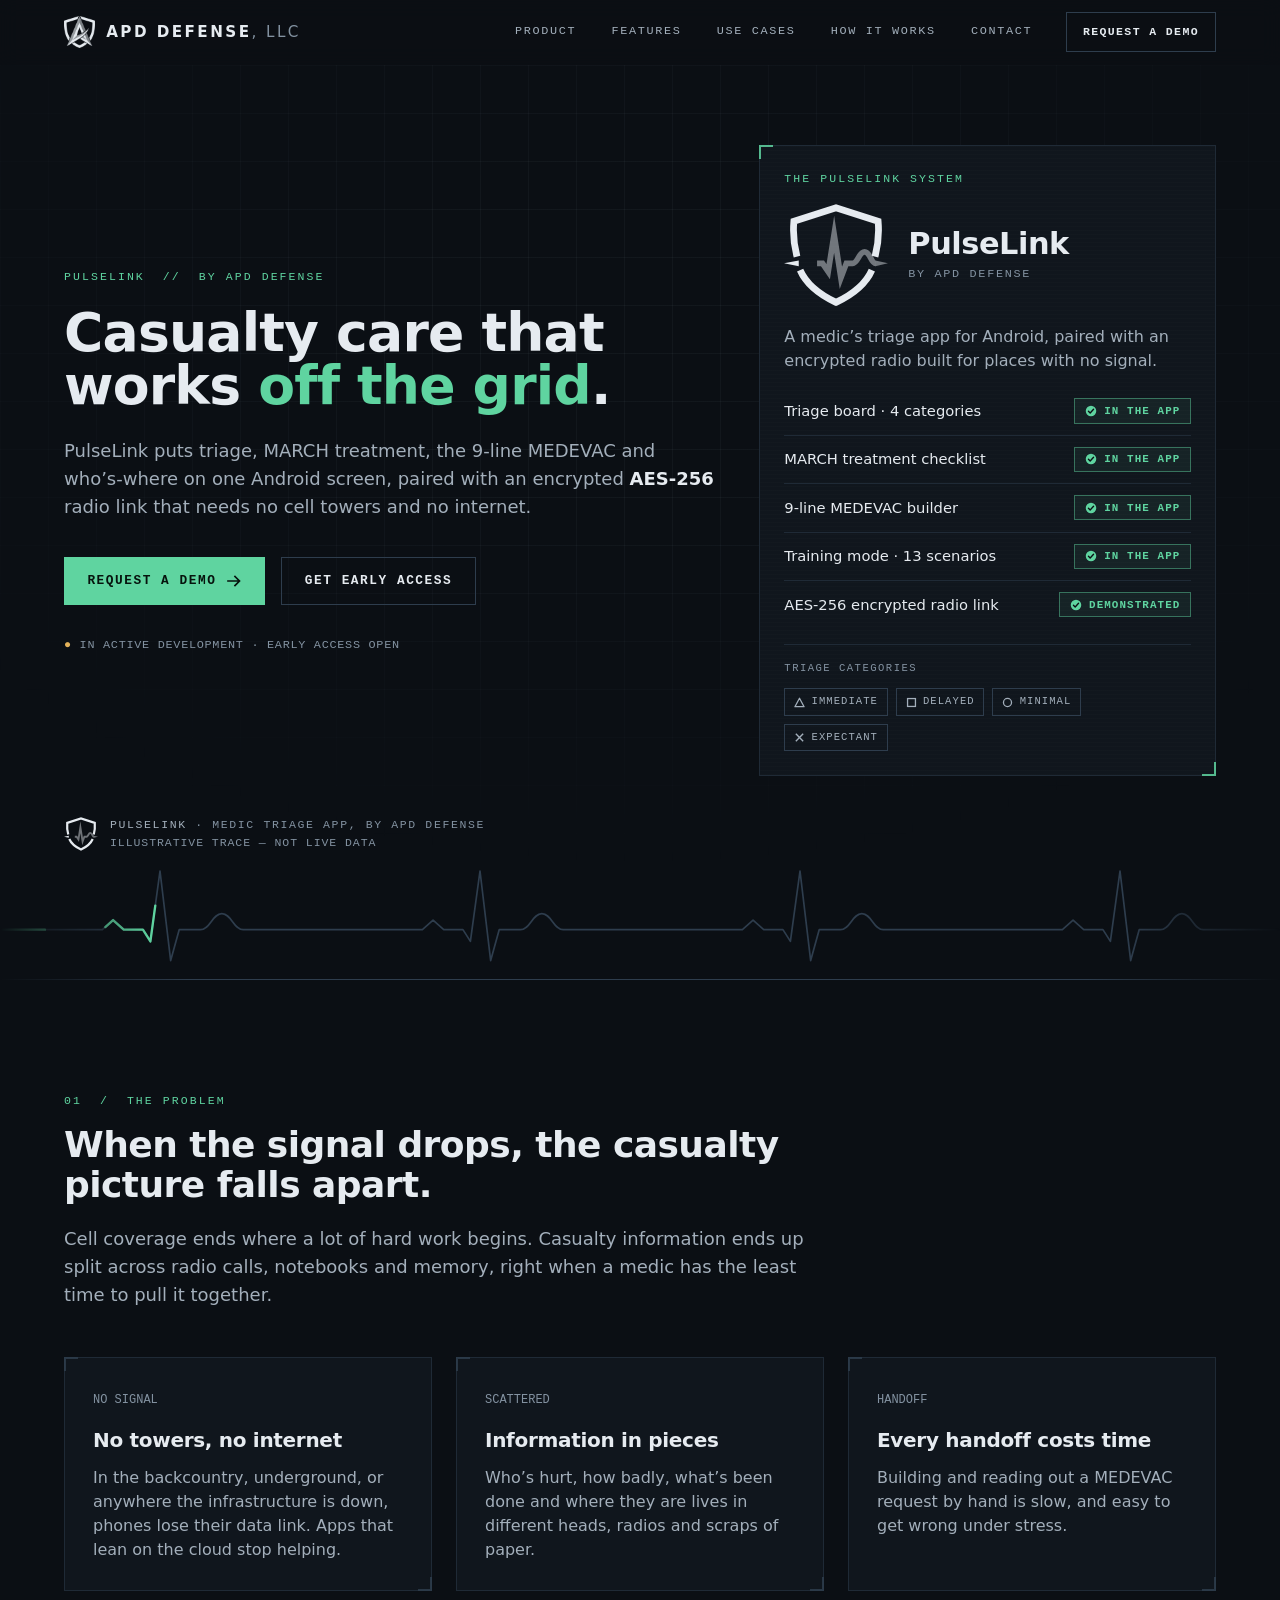
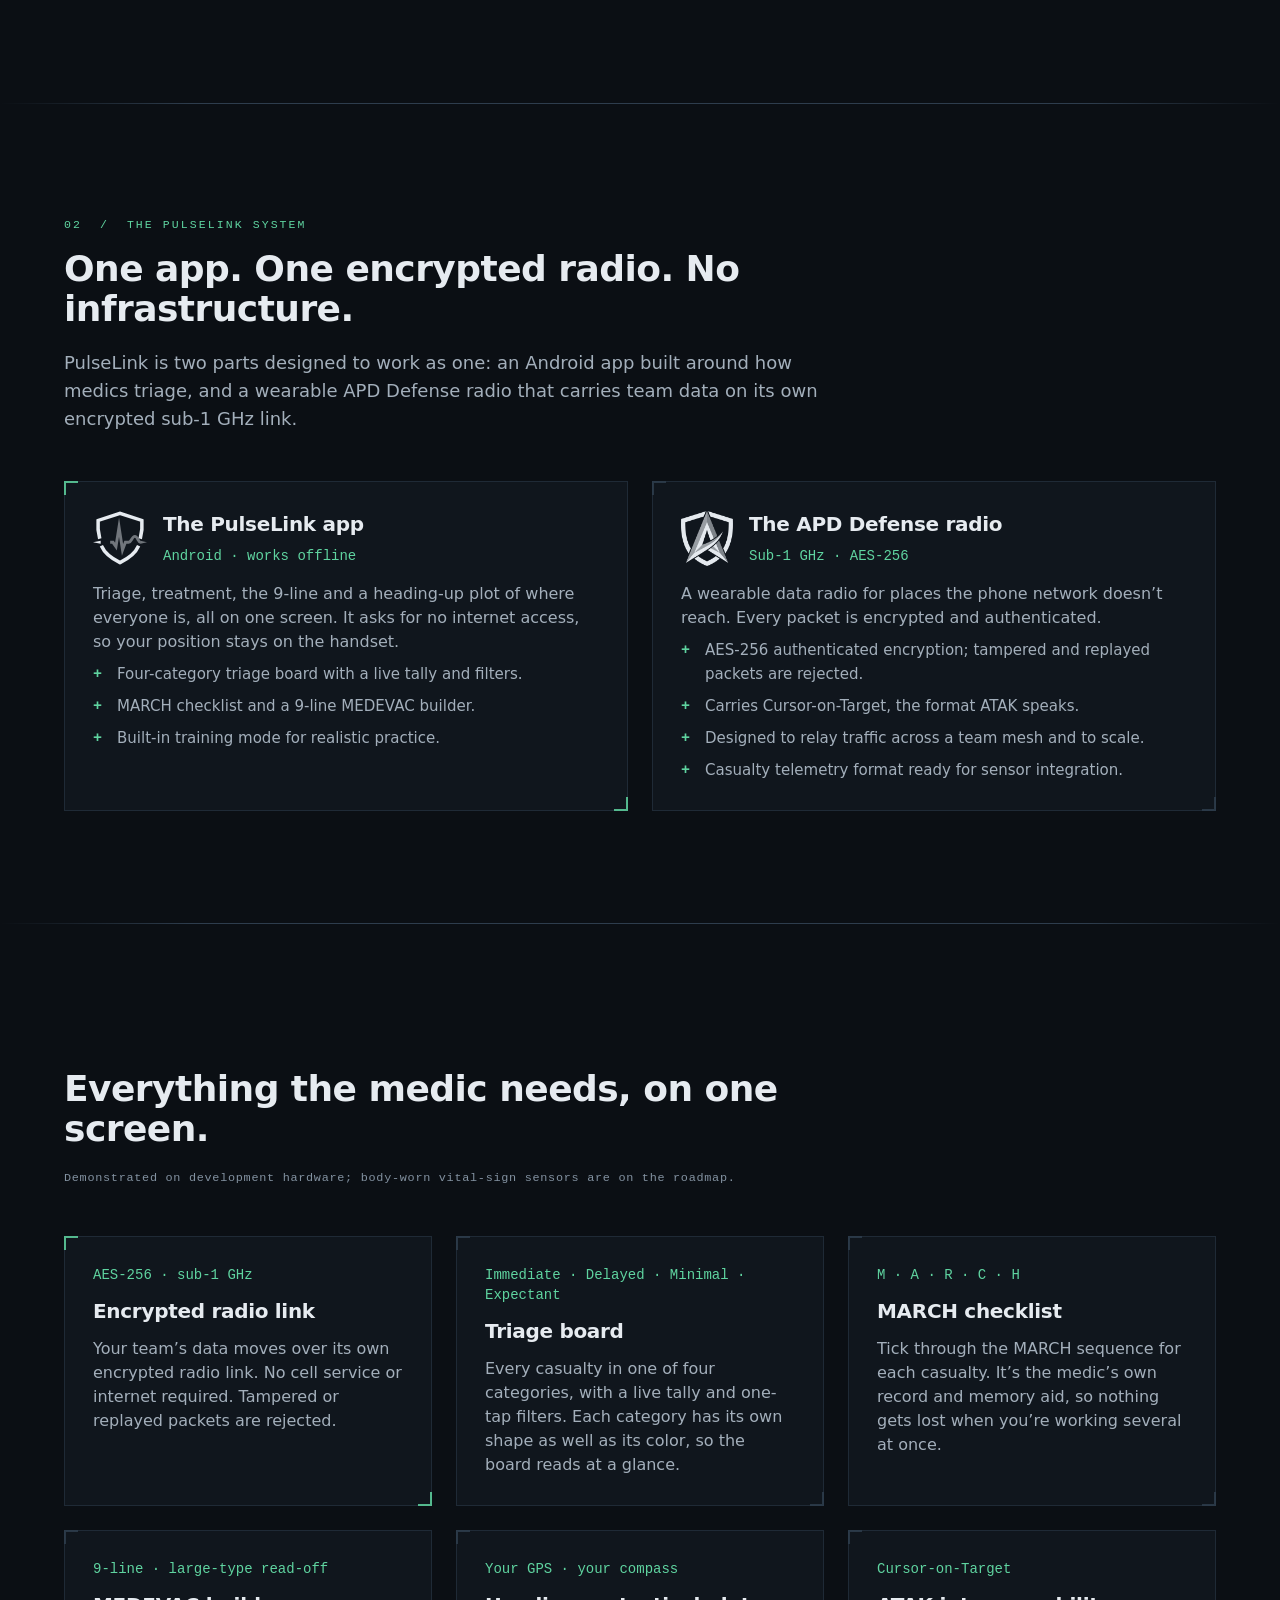
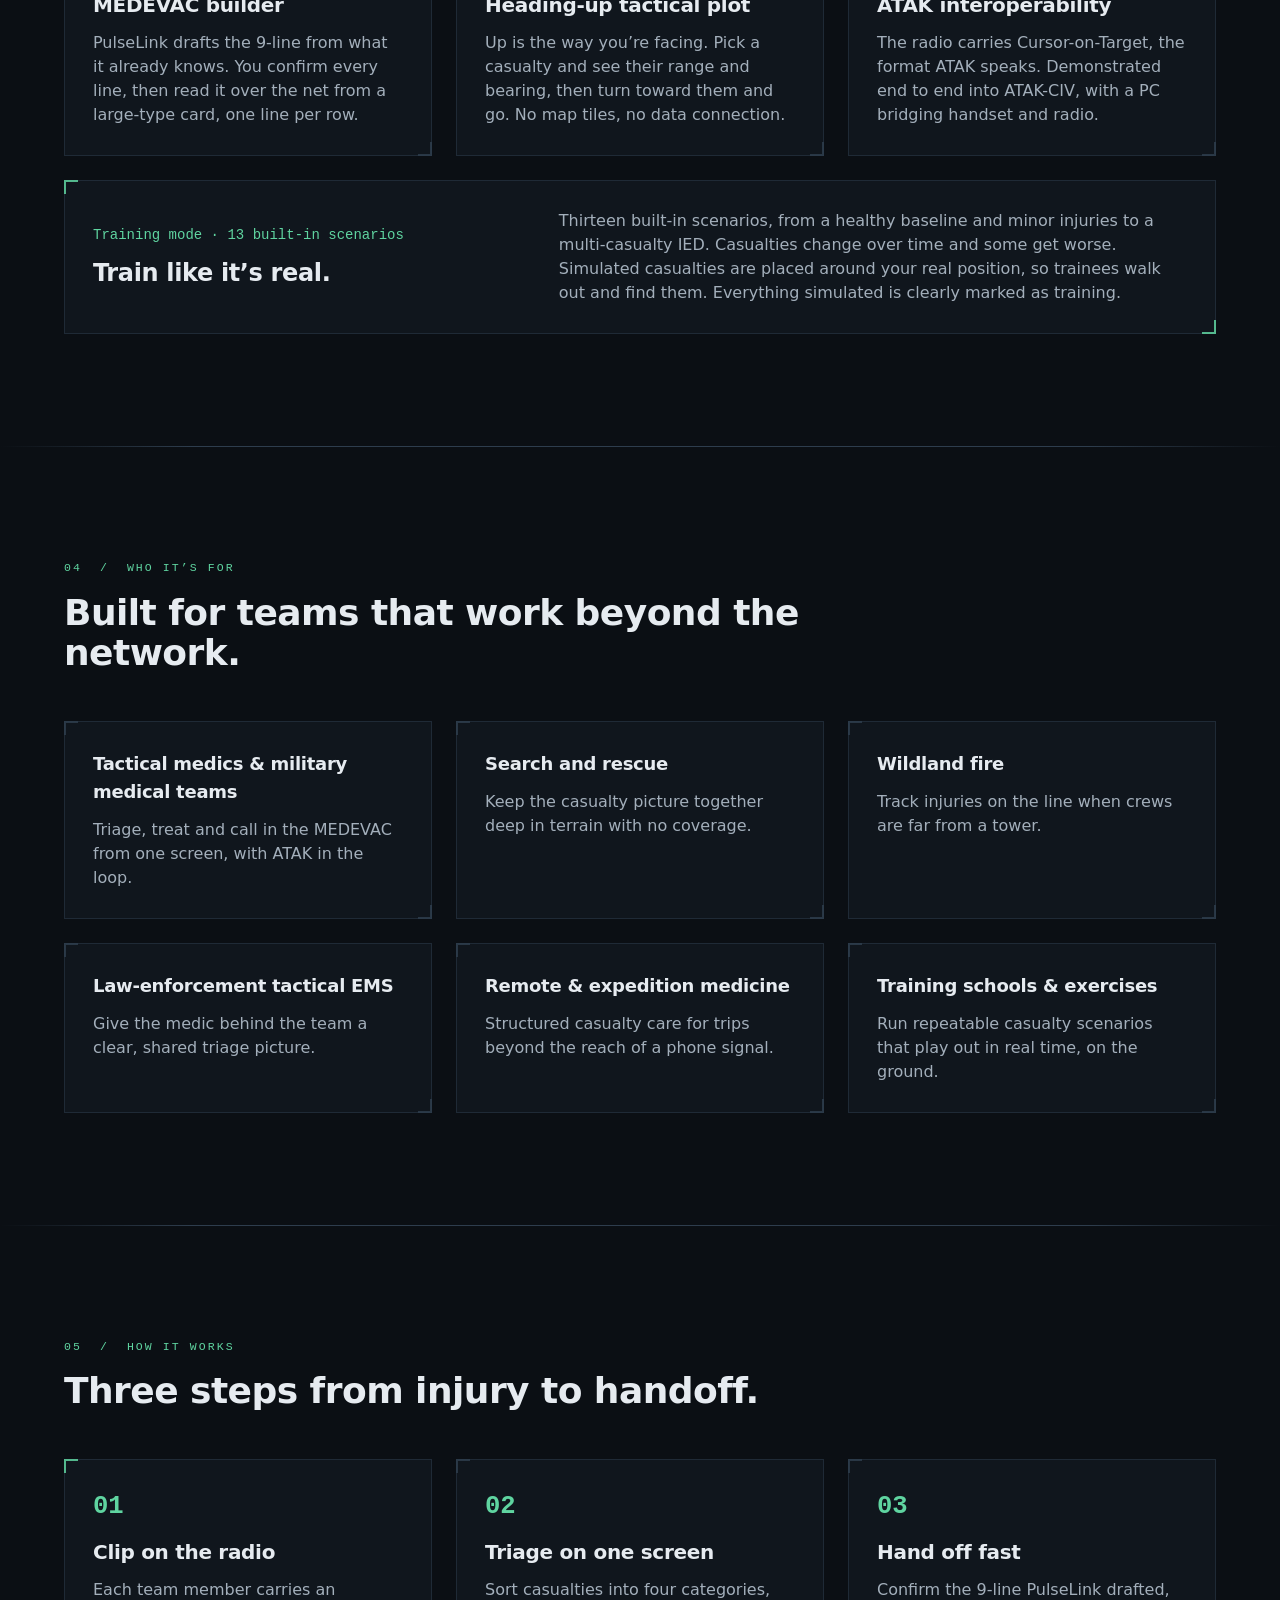
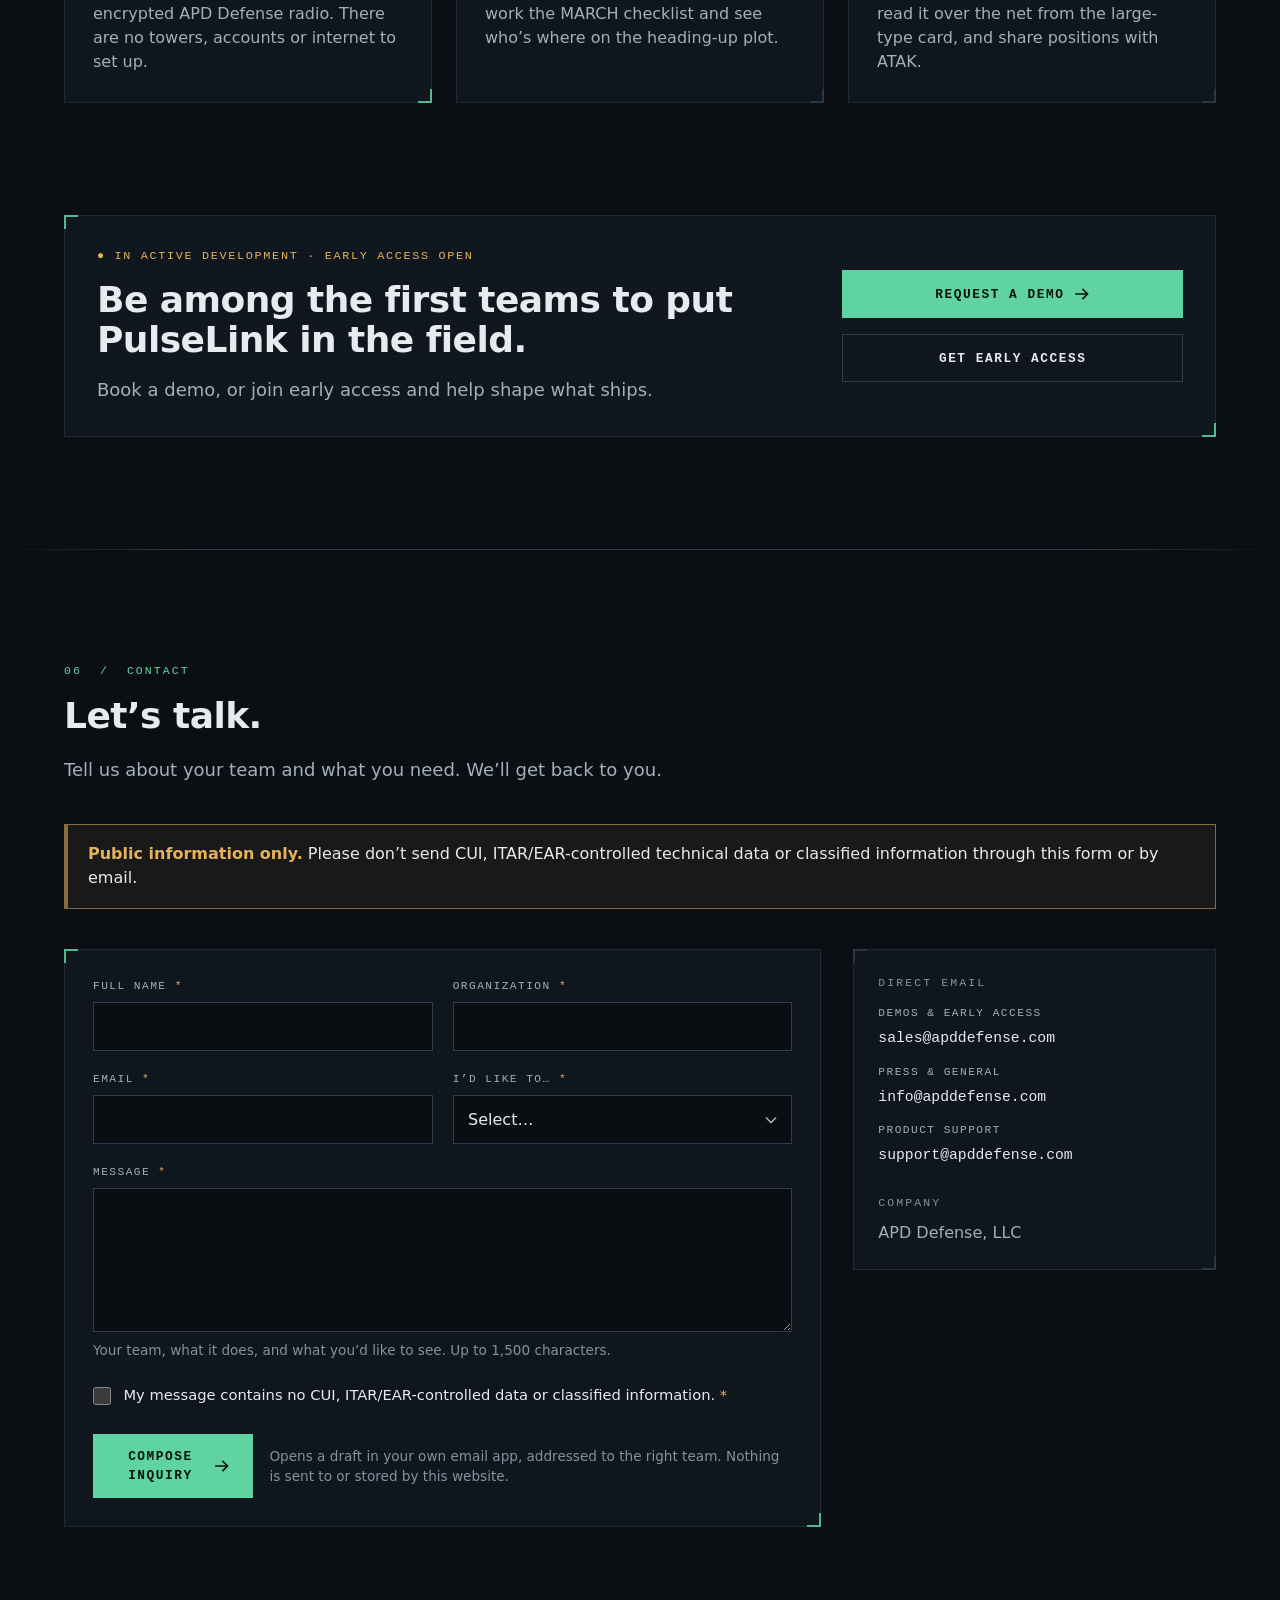
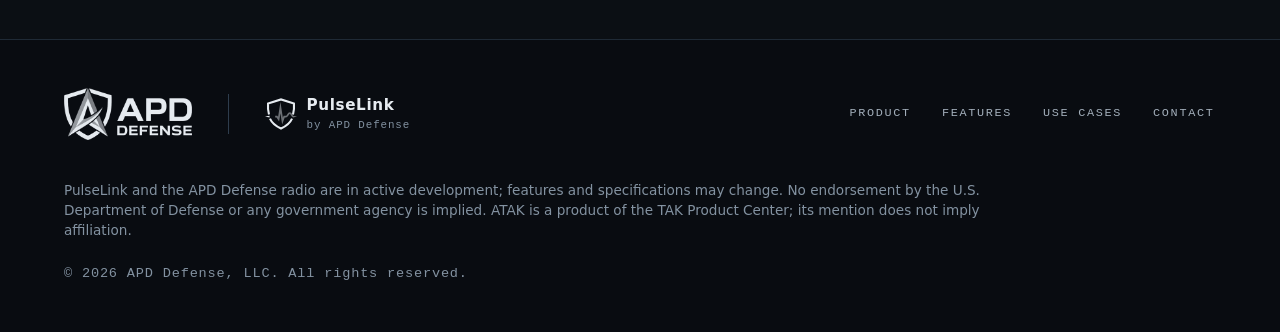
==== index.html @ eb071598 "Rewrite the homepage as a commercial PulseLink product page The content is now a sales page that lea" ====
<!DOCTYPE html>
<html lang="en">
<head>
<meta charset="utf-8">
<meta name="viewport" content="width=device-width, initial-scale=1">
<title>PulseLink by APD Defense | Casualty Care That Works Off the Grid</title>
<meta name="description" content="PulseLink puts triage, MARCH treatment, the 9-line MEDEVAC and team positions on one Android screen, paired with an encrypted AES-256 radio that needs no cell service. In active development; early access open.">
<meta name="theme-color" content="#0B0F14">
<meta name="color-scheme" content="dark">
<meta name="referrer" content="strict-origin-when-cross-origin">

<!-- Canonical site URL: apddefense.com -->
<link rel="canonical" href="https://apddefense.com/">
<meta property="og:type" content="website">
<meta property="og:site_name" content="APD Defense, LLC">
<meta property="og:title" content="PulseLink by APD Defense | Casualty care that works off the grid">
<meta property="og:description" content="Triage, MARCH, the 9-line MEDEVAC and who's-where on one Android screen, over an encrypted radio link that needs no cell towers or internet. Early access open.">
<meta property="og:url" content="https://apddefense.com/">
<meta property="og:image" content="https://apddefense.com/assets/og-image.png">
<meta property="og:image:width" content="1200">
<meta property="og:image:height" content="630">
<meta property="og:image:alt" content="APD Defense logo">
<meta name="twitter:card" content="summary_large_image">

<!-- Favicon: APD Defense company mark (reversed for dark backgrounds) -->
<link rel="icon" type="image/png" href="assets/favicon.png">
<link rel="apple-touch-icon" href="assets/favicon.png">

<!-- Minimal inline base: if assets/site.css is missing the page still renders light text on a dark background. -->
<style>
  html, body { margin: 0; background: #0B0F14; color: #E6EBF0; font-family: "Segoe UI", system-ui, -apple-system, Roboto, Arial, sans-serif; line-height: 1.6; }
  a { color: #5FD4A0; }
  img, svg { max-width: 100%; }
  [hidden] { display: none !important; }
  /* ANIMATION TIMING - edit here; no rebuild needed.
     PulseLink logo:
       --beat          one heartbeat, in seconds = 60 / bpm.   3s = 20 bpm   (2s = 30 bpm, 1s = 60 bpm)
       --sweep         how long the monitor takes to write the logo trace on each beat (the "scrolling speed").
       --sweep-end     derived (sweep / beat); the script recomputes it from the two above.
     Page-wide hero EKG trace:
       --strip-period  one loop of the green pulse across the whole strip. Deliberately INDEPENDENT of --beat:
                       the hero traces continuously at its own speed, and retuning one never moves the other. */
  :root { --beat: 3s; --sweep: 0.42s; --sweep-end: 14%; --strip-period: 2.667s; }


</style>
<!-- Compiled Tailwind v3 + site styles (static, self-hosted). Source: tailwind.input.css / tailwind.config.js -->
<link rel="stylesheet" href="assets/site.css">
</head>

<body class="font-sans">
<a class="skip-link" href="#main">Skip to main content</a>

<!-- Reusable SVG symbols -->
<svg width="0" height="0" style="position:absolute" aria-hidden="true" focusable="false">
  <defs>
    <!-- PulseLink PRODUCT mark (shield + vitals), vector redraw of the reversed PulseLink app mark. Not the company logo.
         #pl-mark = static brand form; #pl-mark-sweep = the animated EKG-monitor sweep (used on the page).
         NOTE: only plain class selectors reach inside a <use> instance, so each animated layer has its own class. -->
    <symbol id="pl-mark" viewBox="0 0 100 100">
      <g fill="none" stroke="currentColor" stroke-width="6.5" stroke-linejoin="miter" stroke-miterlimit="8">
        <path d="M12.5 51.5C9.5 40.5 8.5 29 9.5 17.5L50 4.5 90.5 17.5C91.5 29 90.5 40.5 87.5 51.5"/>
        <path d="M15.5 64.5C21 77 33 87.5 50 95.5 67 87.5 79 77 84.5 64.5"/>
      </g>

      <g fill="currentColor" stroke="currentColor"><path fill="none" stroke-width="5.5" stroke-linejoin="miter" stroke-miterlimit="8" d="M14 58H17L22 51.5 27.5 58H37L42.5 66 48.2 30 54.7 72 60 58H66C71 58 72 47 77.5 47S83.5 58 88 58"/><path stroke="none" d="M0 58 14.2 55.25V60.75Z"/><path stroke="none" d="M100 58 87.8 55.25V60.75Z"/></g>
    </symbol>
    <symbol id="pl-mark-sweep" viewBox="0 0 100 100">
      <g fill="none" stroke="currentColor" stroke-width="6.5" stroke-linejoin="miter" stroke-miterlimit="8">
        <path d="M12.5 51.5C9.5 40.5 8.5 29 9.5 17.5L50 4.5 90.5 17.5C91.5 29 90.5 40.5 87.5 51.5"/>
        <path d="M15.5 64.5C21 77 33 87.5 50 95.5 67 87.5 79 77 84.5 64.5"/>
      </g>

      <g fill="currentColor" stroke="currentColor">
        <g class="mark-static"><path fill="none" stroke-width="5.5" stroke-linejoin="miter" stroke-miterlimit="8" d="M14 58H17L22 51.5 27.5 58H37L42.5 66 48.2 30 54.7 72 60 58H66C71 58 72 47 77.5 47S83.5 58 88 58"/><path stroke="none" d="M0 58 14.2 55.25V60.75Z"/><path stroke="none" d="M100 58 87.8 55.25V60.75Z"/></g>
        <path class="mark-old" pathLength="1" fill="none" stroke-width="5.5" stroke-linejoin="miter" stroke-miterlimit="8" d="M14 58H17L22 51.5 27.5 58H37L42.5 66 48.2 30 54.7 72 60 58H66C71 58 72 47 77.5 47S83.5 58 88 58"/>
        <path class="mark-new" pathLength="1" fill="none" stroke-width="5.5" stroke-linejoin="miter" stroke-miterlimit="8" d="M14 58H17L22 51.5 27.5 58H37L42.5 66 48.2 30 54.7 72 60 58H66C71 58 72 47 77.5 47S83.5 58 88 58"/>
        <path class="mark-tip-l" stroke="none" d="M0 58 14.2 55.25V60.75Z"/><path class="mark-tip-r" stroke="none" d="M100 58 87.8 55.25V60.75Z"/>
      </g>
    </symbol>


    <symbol id="i-verified" viewBox="0 0 16 16"><circle cx="8" cy="8" r="7" fill="currentColor"/><path d="M4.6 8.3l2.3 2.3 4.5-4.9" fill="none" stroke="#0B0F14" stroke-width="1.8" stroke-linecap="round" stroke-linejoin="round"/></symbol>
    <symbol id="i-partial" viewBox="0 0 16 16"><circle cx="8" cy="8" r="6.2" fill="none" stroke="currentColor" stroke-width="1.6"/><path d="M8 1.8a6.2 6.2 0 0 0 0 12.4z" fill="currentColor"/></symbol>
    <symbol id="i-intent" viewBox="0 0 16 16"><path d="M8 1.6 14 4v4.2c0 3-2.3 5.2-6 6.3-3.7-1.1-6-3.3-6-6.3V4z" fill="none" stroke="currentColor" stroke-width="1.5" stroke-linejoin="round"/></symbol>
    <symbol id="i-roadmap" viewBox="0 0 16 16"><circle cx="8" cy="8" r="6.2" fill="none" stroke="currentColor" stroke-width="1.6" stroke-dasharray="2.6 2.2"/></symbol>
    <symbol id="i-arrow" viewBox="0 0 16 16"><path d="M2 8h11M9 3.5 13.5 8 9 12.5" fill="none" stroke="currentColor" stroke-width="1.7" stroke-linecap="square"/></symbol>
  </defs>
</svg>

<!-- Preview ribbon: hidden in the markup; the script shows it only while SITE_CONFIG.PREVIEW_MODE is true -->
<div class="preview-ribbon" id="preview-ribbon" role="note" hidden>
  Preview draft &mdash; not yet approved for publication
</div>

<!-- ============================ HEADER / NAV ============================ -->
<header class="site-header" id="site-header">
  <div class="wrap flex items-center justify-between h-16">
    <a href="#top" class="brand" aria-label="APD Defense, LLC - home">
      <img src="assets/apd-defense-mark.png" width="31" height="32" alt="" decoding="async">
      <span class="brand-name">APD&nbsp;Defense<span class="hidden sm:inline">, LLC</span></span>
    </a>

    <nav aria-label="Primary" class="hidden md:flex items-center gap-8">
      <a class="nav-link" href="#system">Product</a>
      <a class="nav-link" href="#features">Features</a>
      <a class="nav-link" href="#use-cases">Use cases</a>
      <a class="nav-link" href="#how-it-works">How it works</a>
      <a class="nav-link" href="#contact">Contact</a>
      <a class="btn btn-ghost" style="min-height:2.5rem;padding:.5rem 1rem;font-size:.72rem" href="#contact" data-inquiry="demo">Request a Demo</a>
    </nav>

    <button type="button" class="icon-btn md:hidden" id="nav-toggle" aria-expanded="false" aria-controls="mobile-nav">
      <span class="sr-only" style="position:absolute;width:1px;height:1px;overflow:hidden;clip:rect(0,0,0,0)">Menu</span>
      <svg width="20" height="20" viewBox="0 0 20 20" aria-hidden="true" focusable="false"><path id="nav-toggle-icon" d="M2 5h16M2 10h16M2 15h16" fill="none" stroke="currentColor" stroke-width="1.7"/></svg>
    </button>
  </div>

  <nav aria-label="Mobile" id="mobile-nav" class="md:hidden" hidden>
    <div class="wrap flex flex-col gap-1 pb-5 pt-1" style="border-top:1px solid var(--line)">
      <a class="nav-link" style="padding:.9rem 0" href="#system">Product</a>
      <a class="nav-link" style="padding:.9rem 0" href="#features">Features</a>
      <a class="nav-link" style="padding:.9rem 0" href="#use-cases">Use cases</a>
      <a class="nav-link" style="padding:.9rem 0" href="#how-it-works">How it works</a>
      <a class="nav-link" style="padding:.9rem 0" href="#contact" data-inquiry="demo">Request a Demo</a>
    </div>
  </nav>
</header>

<main id="main">

<!-- ================================ HERO ================================ -->
<section id="top" class="relative overflow-hidden !pt-14 !pb-0 sm:!pt-20" style="position:relative" aria-labelledby="hero-title">
  <div class="grid-tex" aria-hidden="true"></div>

  <div class="wrap relative grid gap-12 lg:grid-cols-12 lg:gap-10 items-center" style="position:relative">
    <div class="lg:col-span-7">
      <p class="eyebrow reveal">PulseLink &nbsp;//&nbsp; by APD Defense</p>

      <h1 id="hero-title" class="reveal mt-5 text-[2rem] sm:text-5xl lg:text-[3.35rem] font-semibold text-fg" style="--d:60ms">
        Casualty care that works <span style="color:var(--accent)">off the grid</span>.
      </h1>

      <p class="lede reveal mt-6 text-lg max-w-2xl" style="--d:120ms">
        PulseLink puts triage, MARCH treatment, the 9-line MEDEVAC and who&rsquo;s-where on one Android screen,
        paired with an encrypted <strong class="text-fg" style="color:var(--text)">AES-256</strong> radio link that needs no cell towers and no internet.
      </p>

      <div class="reveal mt-9 flex flex-col sm:flex-row gap-4" style="--d:180ms">
        <a class="btn btn-primary" href="#contact" data-inquiry="demo">Request a Demo
          <svg width="16" height="16" aria-hidden="true" focusable="false"><use href="#i-arrow"/></svg></a>
        <a class="btn btn-ghost" href="#contact" data-inquiry="early">Get Early Access</a>
      </div>

      <p class="reveal mt-8 mono text-xs" style="--d:240ms;color:var(--dim);font-size:.74rem;letter-spacing:.06em">
        <span class="blink" style="color:var(--amber)" aria-hidden="true">&#9679;</span>
        IN ACTIVE DEVELOPMENT &middot; EARLY ACCESS OPEN
      </p>
    </div>

    <!-- PulseLink system card: keeps the animated mark -->
    <aside class="lg:col-span-5 reveal" style="--d:200ms" aria-labelledby="pl-title">
      <div class="panel brk p-6 sm:p-7" style="padding:1.5rem">
        <div class="scanlines" aria-hidden="true"></div>
        <div class="relative" style="position:relative">
          <p class="eyebrow" style="margin:0">The PulseLink system</p>
          <div style="display:flex;align-items:center;gap:1.25rem;margin-top:1rem">
            <svg class="pl-mark" width="104" height="104" style="color:var(--text)" role="img" aria-label="PulseLink logo"><use href="#pl-mark-sweep"/></svg>
            <div>
              <h2 id="pl-title" class="font-semibold" style="margin:0;font-size:1.9rem;line-height:1.1">PulseLink</h2>
              <p class="mono" style="margin:.35rem 0 0;color:var(--dim);font-size:.74rem;letter-spacing:.14em;text-transform:uppercase">by APD Defense</p>
            </div>
          </div>
          <p style="margin:1.1rem 0 0;color:var(--muted)">A medic&rsquo;s triage app for Android, paired with an encrypted radio built for places with no signal.</p>

          <div style="margin-top:.9rem">
            <div class="status-row"><span class="status-name">Triage board &middot; 4 categories</span>
              <span class="tag tag-verified"><svg width="12" height="12" aria-hidden="true"><use href="#i-verified"/></svg>In the app</span></div>
            <div class="status-row"><span class="status-name">MARCH treatment checklist</span>
              <span class="tag tag-verified"><svg width="12" height="12" aria-hidden="true"><use href="#i-verified"/></svg>In the app</span></div>
            <div class="status-row"><span class="status-name">9-line MEDEVAC builder</span>
              <span class="tag tag-verified"><svg width="12" height="12" aria-hidden="true"><use href="#i-verified"/></svg>In the app</span></div>
            <div class="status-row"><span class="status-name">Training mode &middot; 13 scenarios</span>
              <span class="tag tag-verified"><svg width="12" height="12" aria-hidden="true"><use href="#i-verified"/></svg>In the app</span></div>
            <div class="status-row"><span class="status-name">AES-256 encrypted radio link</span>
              <span class="tag tag-verified"><svg width="12" height="12" aria-hidden="true"><use href="#i-verified"/></svg>Demonstrated</span></div>
          </div>

          <div style="margin-top:1rem;padding-top:1rem;border-top:1px solid var(--line)">
            <p class="mono" style="margin:0;font-size:.66rem;letter-spacing:.14em;text-transform:uppercase;color:var(--dim)">Triage categories</p>
            <ul class="idme" aria-label="Triage categories used in PulseLink">
              <li><svg width="11" height="11" viewBox="0 0 12 12" aria-hidden="true"><path d="M6 1.4 11 10.6H1z" fill="none" stroke="currentColor" stroke-width="1.4" stroke-linejoin="round"/></svg>Immediate</li>
              <li><svg width="11" height="11" viewBox="0 0 12 12" aria-hidden="true"><rect x="1.7" y="1.7" width="8.6" height="8.6" fill="none" stroke="currentColor" stroke-width="1.4"/></svg>Delayed</li>
              <li><svg width="11" height="11" viewBox="0 0 12 12" aria-hidden="true"><circle cx="6" cy="6" r="4.4" fill="none" stroke="currentColor" stroke-width="1.4"/></svg>Minimal</li>
              <li><svg width="11" height="11" viewBox="0 0 12 12" aria-hidden="true"><path d="M2 2l8 8M10 2l-8 8" fill="none" stroke="currentColor" stroke-width="1.5"/></svg>Expectant</li>
            </ul>
          </div>
        </div>
      </div>
    </aside>

  </div>

  <!-- Animated vitals trace: the PulseLink product motif -->
  <div class="wrap" style="margin-top:2.5rem">

    <div class="reveal" style="display:flex;align-items:center;gap:.75rem">
      <svg class="pl-mark" width="34" height="34" style="color:var(--text)" role="img" aria-label="PulseLink logo"><use href="#pl-mark-sweep"/></svg>
      <p class="mono" style="margin:0;font-size:.72rem;letter-spacing:.14em;text-transform:uppercase;color:var(--muted);line-height:1.5">PulseLink <span style="color:var(--dim)">&middot; medic triage app, by APD Defense</span><br><span style="color:var(--dim);letter-spacing:.08em">Illustrative trace &mdash; not live data</span></p>
    </div>
  </div>
  <div class="relative" style="position:relative;margin-top:.5rem" aria-hidden="true">
    <svg class="ecg" viewBox="0 0 1200 120" preserveAspectRatio="xMidYMid slice" focusable="false">
      <defs>
        <linearGradient id="ecg-fade" x1="0" x2="1" y1="0" y2="0">
          <stop offset="0" stop-color="#fff" stop-opacity="0"/><stop offset=".12" stop-color="#fff"/>
          <stop offset=".88" stop-color="#fff"/><stop offset="1" stop-color="#fff" stop-opacity="0"/>
        </linearGradient>
        <mask id="ecg-mask"><rect width="1200" height="120" fill="url(#ecg-fade)"/></mask>
        <path id="ecg-path" pathLength="1000" d="M0 70H96l10-9 10 9h18l7 11 9-66 10 84 8-29h20c9 0 11-15 20-15s11 15 20 15H396l10-9 10 9h18l7 11 9-66 10 84 8-29h20c9 0 11-15 20-15s11 15 20 15H696l10-9 10 9h18l7 11 9-66 10 84 8-29h20c9 0 11-15 20-15s11 15 20 15H996l10-9 10 9h18l7 11 9-66 10 84 8-29h20c9 0 11-15 20-15s11 15 20 15h72"/>
      </defs>
      <g mask="url(#ecg-mask)" fill="none" stroke-width="1.6" stroke-linejoin="round" stroke-linecap="round">
        <use href="#ecg-path" class="ecg-base"/>
        <use href="#ecg-path" class="ecg-pulse" stroke-width="2.2"/>
      </g>
    </svg>
  </div>
  <hr class="rule">
</section>

<!-- ============================== PROBLEM ============================== -->
<section id="problem" class="!py-20 sm:!py-28" aria-labelledby="problem-title">
  <div class="wrap">
    <div class="max-w-3xl">
      <p class="eyebrow reveal">01 &nbsp;/&nbsp; The problem</p>
      <h2 id="problem-title" class="reveal mt-4 text-3xl sm:text-4xl font-semibold" style="--d:60ms">When the signal drops, the casualty picture falls apart.</h2>
      <p class="lede reveal mt-5 text-lg" style="--d:120ms">
        Cell coverage ends where a lot of hard work begins. Casualty information ends up split across radio calls,
        notebooks and memory, right when a medic has the least time to pull it together.
      </p>
    </div>

    <div class="mt-12 grid gap-6 lg:grid-cols-3">
      <article class="panel brk brk-slate card reveal p-7" style="padding:1.75rem" aria-labelledby="p1-title">
        <span class="mono text-xs" style="color:var(--dim)">NO&nbsp;SIGNAL</span>
        <h3 id="p1-title" class="mt-4 text-xl font-semibold">No towers, no internet</h3>
        <p class="mt-3" style="color:var(--muted)">In the backcountry, underground, or anywhere the infrastructure is down, phones lose their data link. Apps that lean on the cloud stop helping.</p>
      </article>
      <article class="panel brk brk-slate card reveal p-7" style="padding:1.75rem;--d:90ms" aria-labelledby="p2-title">
        <span class="mono text-xs" style="color:var(--dim)">SCATTERED</span>
        <h3 id="p2-title" class="mt-4 text-xl font-semibold">Information in pieces</h3>
        <p class="mt-3" style="color:var(--muted)">Who&rsquo;s hurt, how badly, what&rsquo;s been done and where they are lives in different heads, radios and scraps of paper.</p>
      </article>
      <article class="panel brk brk-slate card reveal p-7" style="padding:1.75rem;--d:180ms" aria-labelledby="p3-title">
        <span class="mono text-xs" style="color:var(--dim)">HANDOFF</span>
        <h3 id="p3-title" class="mt-4 text-xl font-semibold">Every handoff costs time</h3>
        <p class="mt-3" style="color:var(--muted)">Building and reading out a MEDEVAC request by hand is slow, and easy to get wrong under stress.</p>
      </article>
    </div>
  </div>
</section>

<hr class="rule">

<!-- ============================== SYSTEM ============================== -->
<section id="system" class="!py-20 sm:!py-28" aria-labelledby="system-title">
  <div class="wrap">
    <div class="max-w-3xl">
      <p class="eyebrow reveal">02 &nbsp;/&nbsp; The PulseLink system</p>
      <h2 id="system-title" class="reveal mt-4 text-3xl sm:text-4xl font-semibold" style="--d:60ms">One app. One encrypted radio. No infrastructure.</h2>
      <p class="lede reveal mt-5 text-lg" style="--d:120ms">
        PulseLink is two parts designed to work as one: an Android app built around how medics triage,
        and a wearable APD Defense radio that carries team data on its own encrypted sub-1&nbsp;GHz link.
      </p>
    </div>

    <div class="mt-12 grid gap-6 lg:grid-cols-2">
      <article class="panel brk card reveal p-7" style="padding:1.75rem" aria-labelledby="s1-title">
        <div style="display:flex;align-items:center;gap:1rem">
          <svg class="pl-mark" width="54" height="54" style="color:var(--text)" role="img" aria-label="PulseLink logo"><use href="#pl-mark-sweep"/></svg>
          <div>
            <h3 id="s1-title" class="text-xl font-semibold" style="margin:0">The PulseLink app</h3>
            <p class="mono mt-2 text-sm" style="color:var(--accent);margin-bottom:0">Android &middot; works offline</p>
          </div>
        </div>
        <p class="mt-4" style="color:var(--muted)">Triage, treatment, the 9-line and a heading-up plot of where everyone is, all on one screen. It asks for no internet access, so your position stays on the handset.</p>
        <ul class="facts built">
          <li>Four-category triage board with a live tally and filters.</li>
          <li>MARCH checklist and a 9-line MEDEVAC builder.</li>
          <li>Built-in training mode for realistic practice.</li>
        </ul>
      </article>

      <article class="panel brk brk-slate card reveal p-7" style="padding:1.75rem;--d:90ms" aria-labelledby="s2-title">
        <div style="display:flex;align-items:center;gap:1rem">
          <img src="assets/apd-defense-mark.png" width="52" height="54" alt="" loading="lazy" decoding="async">
          <div>
            <h3 id="s2-title" class="text-xl font-semibold" style="margin:0">The APD Defense radio</h3>
            <p class="mono mt-2 text-sm" style="color:var(--accent);margin-bottom:0">Sub-1&nbsp;GHz &middot; AES-256</p>
          </div>
        </div>
        <p class="mt-4" style="color:var(--muted)">A wearable data radio for places the phone network doesn&rsquo;t reach. Every packet is encrypted and authenticated.</p>
        <ul class="facts built">
          <li>AES-256 authenticated encryption; tampered and replayed packets are rejected.</li>
          <li>Carries Cursor-on-Target, the format ATAK speaks.</li>
          <li>Designed to relay traffic across a team mesh and to scale.</li>
          <li>Casualty telemetry format ready for sensor integration.</li>
        </ul>
      </article>
    </div>
  </div>
</section>

<hr class="rule">

<!-- ============================== FEATURES ============================== -->
<section id="features" class="!py-20 sm:!py-28" aria-labelledby="features-title">
  <div class="wrap">
    <div class="max-w-3xl">
      <p class="eyebrow reveal">03 &nbsp;/&nbsp; Features</p>
      <h2 id="features-title" class="reveal mt-4 text-3xl sm:text-4xl font-semibold" style="--d:60ms">Everything the medic needs, on one screen.</h2>
      <p class="reveal mt-5 mono text-xs" style="--d:120ms;color:var(--dim);font-size:.74rem;letter-spacing:.06em;line-height:1.6">
        Demonstrated on development hardware; body-worn vital-sign sensors are on the roadmap.
      </p>
    </div>

    <div class="mt-12 grid gap-6 sm:grid-cols-2 lg:grid-cols-3">
      <article class="panel brk card reveal p-7" style="padding:1.75rem" aria-labelledby="f1-title">
        <p class="mono text-sm" style="margin:0;color:var(--accent)">AES-256 &middot; sub-1&nbsp;GHz</p>
        <h3 id="f1-title" class="mt-3 text-xl font-semibold">Encrypted radio link</h3>
        <p class="mt-3" style="color:var(--muted)">Your team&rsquo;s data moves over its own encrypted radio link. No cell service or internet required. Tampered or replayed packets are rejected.</p>
      </article>

      <article class="panel brk brk-slate card reveal p-7" style="padding:1.75rem;--d:90ms" aria-labelledby="f2-title">
        <p class="mono text-sm" style="margin:0;color:var(--accent)">Immediate &middot; Delayed &middot; Minimal &middot; Expectant</p>
        <h3 id="f2-title" class="mt-3 text-xl font-semibold">Triage board</h3>
        <p class="mt-3" style="color:var(--muted)">Every casualty in one of four categories, with a live tally and one-tap filters. Each category has its own shape as well as its color, so the board reads at a glance.</p>
      </article>

      <article class="panel brk brk-slate card reveal p-7" style="padding:1.75rem;--d:180ms" aria-labelledby="f3-title">
        <p class="mono text-sm" style="margin:0;color:var(--accent)">M &middot; A &middot; R &middot; C &middot; H</p>
        <h3 id="f3-title" class="mt-3 text-xl font-semibold">MARCH checklist</h3>
        <p class="mt-3" style="color:var(--muted)">Tick through the MARCH sequence for each casualty. It&rsquo;s the medic&rsquo;s own record and memory aid, so nothing gets lost when you&rsquo;re working several at once.</p>
      </article>

      <article class="panel brk brk-slate card reveal p-7" style="padding:1.75rem" aria-labelledby="f4-title">
        <p class="mono text-sm" style="margin:0;color:var(--accent)">9-line &middot; large-type read-off</p>
        <h3 id="f4-title" class="mt-3 text-xl font-semibold">MEDEVAC builder</h3>
        <p class="mt-3" style="color:var(--muted)">PulseLink drafts the 9-line from what it already knows. You confirm every line, then read it over the net from a large-type card, one line per row.</p>
      </article>

      <article class="panel brk brk-slate card reveal p-7" style="padding:1.75rem;--d:90ms" aria-labelledby="f5-title">
        <p class="mono text-sm" style="margin:0;color:var(--accent)">Your GPS &middot; your compass</p>
        <h3 id="f5-title" class="mt-3 text-xl font-semibold">Heading-up tactical plot</h3>
        <p class="mt-3" style="color:var(--muted)">Up is the way you&rsquo;re facing. Pick a casualty and see their range and bearing, then turn toward them and go. No map tiles, no data connection.</p>
      </article>

      <article class="panel brk brk-slate card reveal p-7" style="padding:1.75rem;--d:180ms" aria-labelledby="f6-title">
        <p class="mono text-sm" style="margin:0;color:var(--accent)">Cursor-on-Target</p>
        <h3 id="f6-title" class="mt-3 text-xl font-semibold">ATAK interoperability</h3>
        <p class="mt-3" style="color:var(--muted)">The radio carries Cursor-on-Target, the format ATAK speaks. Demonstrated end to end into ATAK-CIV, with a PC bridging handset and radio.</p>
      </article>

      <article class="panel brk card reveal p-7 sm:col-span-2 lg:col-span-3" style="padding:1.75rem" aria-labelledby="f7-title">
        <div class="grid gap-6 lg:grid-cols-12 items-center">
          <div class="lg:col-span-5">
            <p class="mono text-sm" style="margin:0;color:var(--accent)">Training mode &middot; 13 built-in scenarios</p>
            <h3 id="f7-title" class="mt-3 text-2xl font-semibold">Train like it&rsquo;s real.</h3>
          </div>
          <div class="lg:col-span-7">
            <p style="margin:0;color:var(--muted)">Thirteen built-in scenarios, from a healthy baseline and minor injuries to a multi-casualty IED. Casualties change over time and some get worse. Simulated casualties are placed around your real position, so trainees walk out and find them. Everything simulated is clearly marked as training.</p>
          </div>
        </div>
      </article>
    </div>
  </div>
</section>

<hr class="rule">

<!-- ===================== PULSELINK APP GALLERY (hidden slot) =====================
     Stays hidden until SITE_CONFIG.SHOW_APP_GALLERY is true AND SITE_CONFIG.APP_GALLERY lists
     real handset captures. Figures are built by the script; no image is requested while hidden. -->
<section id="pulselink-app" class="!py-20 sm:!py-28" aria-labelledby="app-title" hidden>
  <div class="wrap">
    <div class="max-w-3xl">
      <p class="eyebrow">PulseLink &nbsp;/&nbsp; On the handset</p>
      <h2 id="app-title" class="mt-4 text-3xl sm:text-4xl font-semibold">PulseLink on the medic&rsquo;s handset.</h2>
      <p class="lede mt-5 text-lg">Screens captured from the PulseLink Android app. Any screen showing simulated data carries the app&rsquo;s own training-mode banner and is captioned as such.</p>
    </div>
    <div id="app-gallery" class="app-gallery"></div>
  </div>
  <hr class="rule" style="margin-top:5rem">
</section>

<!-- ============================== USE CASES ============================== -->
<section id="use-cases" class="!py-20 sm:!py-28" aria-labelledby="uses-title">
  <div class="wrap">
    <div class="max-w-3xl">
      <p class="eyebrow reveal">04 &nbsp;/&nbsp; Who it&rsquo;s for</p>
      <h2 id="uses-title" class="reveal mt-4 text-3xl sm:text-4xl font-semibold" style="--d:60ms">Built for teams that work beyond the network.</h2>
    </div>

    <div class="mt-12 grid gap-6 sm:grid-cols-2 lg:grid-cols-3">
      <article class="panel brk brk-slate card reveal p-7" style="padding:1.75rem" aria-labelledby="u1-title">
        <h3 id="u1-title" class="text-lg font-semibold" style="margin:0">Tactical medics &amp; military medical teams</h3>
        <p class="mt-3" style="color:var(--muted)">Triage, treat and call in the MEDEVAC from one screen, with ATAK in the loop.</p>
      </article>
      <article class="panel brk brk-slate card reveal p-7" style="padding:1.75rem;--d:90ms" aria-labelledby="u2-title">
        <h3 id="u2-title" class="text-lg font-semibold" style="margin:0">Search and rescue</h3>
        <p class="mt-3" style="color:var(--muted)">Keep the casualty picture together deep in terrain with no coverage.</p>
      </article>
      <article class="panel brk brk-slate card reveal p-7" style="padding:1.75rem;--d:180ms" aria-labelledby="u3-title">
        <h3 id="u3-title" class="text-lg font-semibold" style="margin:0">Wildland fire</h3>
        <p class="mt-3" style="color:var(--muted)">Track injuries on the line when crews are far from a tower.</p>
      </article>
      <article class="panel brk brk-slate card reveal p-7" style="padding:1.75rem" aria-labelledby="u4-title">
        <h3 id="u4-title" class="text-lg font-semibold" style="margin:0">Law-enforcement tactical EMS</h3>
        <p class="mt-3" style="color:var(--muted)">Give the medic behind the team a clear, shared triage picture.</p>
      </article>
      <article class="panel brk brk-slate card reveal p-7" style="padding:1.75rem;--d:90ms" aria-labelledby="u5-title">
        <h3 id="u5-title" class="text-lg font-semibold" style="margin:0">Remote &amp; expedition medicine</h3>
        <p class="mt-3" style="color:var(--muted)">Structured casualty care for trips beyond the reach of a phone signal.</p>
      </article>
      <article class="panel brk brk-slate card reveal p-7" style="padding:1.75rem;--d:180ms" aria-labelledby="u6-title">
        <h3 id="u6-title" class="text-lg font-semibold" style="margin:0">Training schools &amp; exercises</h3>
        <p class="mt-3" style="color:var(--muted)">Run repeatable casualty scenarios that play out in real time, on the ground.</p>
      </article>
    </div>
  </div>
</section>

<hr class="rule">

<!-- ============================ HOW IT WORKS ============================ -->
<section id="how-it-works" class="!py-20 sm:!py-28" aria-labelledby="how-title">
  <div class="wrap">
    <div class="max-w-3xl">
      <p class="eyebrow reveal">05 &nbsp;/&nbsp; How it works</p>
      <h2 id="how-title" class="reveal mt-4 text-3xl sm:text-4xl font-semibold" style="--d:60ms">Three steps from injury to handoff.</h2>
    </div>

    <ol class="mt-12 grid gap-6 lg:grid-cols-3" style="list-style:none;padding:0;margin-bottom:0">
      <li class="panel brk card reveal p-7" style="padding:1.75rem">
        <span class="mono" style="font-size:1.6rem;font-weight:700;color:var(--accent)">01</span>
        <h3 class="mt-3 text-xl font-semibold">Clip on the radio</h3>
        <p class="mt-3" style="color:var(--muted)">Each team member carries an encrypted APD Defense radio. There are no towers, accounts or internet to set up.</p>
      </li>
      <li class="panel brk brk-slate card reveal p-7" style="padding:1.75rem;--d:90ms">
        <span class="mono" style="font-size:1.6rem;font-weight:700;color:var(--accent)">02</span>
        <h3 class="mt-3 text-xl font-semibold">Triage on one screen</h3>
        <p class="mt-3" style="color:var(--muted)">Sort casualties into four categories, work the MARCH checklist and see who&rsquo;s where on the heading-up plot.</p>
      </li>
      <li class="panel brk brk-slate card reveal p-7" style="padding:1.75rem;--d:180ms">
        <span class="mono" style="font-size:1.6rem;font-weight:700;color:var(--accent)">03</span>
        <h3 class="mt-3 text-xl font-semibold">Hand off fast</h3>
        <p class="mt-3" style="color:var(--muted)">Confirm the 9-line PulseLink drafted, read it over the net from the large-type card, and share positions with ATAK.</p>
      </li>
    </ol>
  </div>
</section>

<!-- ============================ EARLY ACCESS ============================ -->
<section id="early-access" class="!pt-0 !pb-20 sm:!pb-28" aria-labelledby="ea-title">
  <div class="wrap">
    <div class="panel brk reveal p-7 sm:p-10" style="padding:2rem">
      <div class="scanlines" aria-hidden="true"></div>
      <div class="relative grid gap-8 lg:grid-cols-12 items-center" style="position:relative">
        <div class="lg:col-span-8">
          <p class="mono text-xs" style="margin:0;color:var(--amber);font-size:.74rem;letter-spacing:.14em">
            <span class="blink" aria-hidden="true">&#9679;</span> IN ACTIVE DEVELOPMENT &middot; EARLY ACCESS OPEN
          </p>
          <h2 id="ea-title" class="mt-4 text-3xl sm:text-4xl font-semibold">Be among the first teams to put PulseLink in the field.</h2>
          <p class="lede mt-4 text-lg" style="margin-bottom:0">Book a demo, or join early access and help shape what ships.</p>
        </div>
        <div class="lg:col-span-4 flex flex-col gap-4">
          <a class="btn btn-primary" href="#contact" data-inquiry="demo">Request a Demo
            <svg width="16" height="16" aria-hidden="true" focusable="false"><use href="#i-arrow"/></svg></a>
          <a class="btn btn-ghost" href="#contact" data-inquiry="early">Get Early Access</a>
        </div>
      </div>
    </div>
  </div>
</section>

<hr class="rule">

<!-- =============================== CONTACT =============================== -->
<section id="contact" class="relative !py-20 sm:!py-28" aria-labelledby="contact-title">
  <div class="wrap">
    <div class="max-w-3xl">
      <p class="eyebrow reveal">06 &nbsp;/&nbsp; Contact</p>
      <h2 id="contact-title" class="reveal mt-4 text-3xl sm:text-4xl font-semibold" style="--d:60ms">Let&rsquo;s talk.</h2>
      <p class="lede reveal mt-5 text-lg" style="--d:120ms">
        Tell us about your team and what you need. We&rsquo;ll get back to you.
      </p>
    </div>

    <div class="notice reveal mt-10" role="note">
      <p style="margin:0;color:var(--text)"><strong>Public information only.</strong> Please don&rsquo;t send CUI, ITAR/EAR-controlled technical data or classified information through this form or by email.</p>
    </div>

    <div class="mt-10 grid gap-8 lg:grid-cols-12">
      <form id="contact-form" class="panel brk reveal lg:col-span-8 p-6 sm:p-8" style="padding:1.75rem" novalidate>
        <div class="grid gap-5 sm:grid-cols-2">
          <div>
            <label for="f-name">Full name <span aria-hidden="true" style="color:var(--amber)">*</span></label>
            <input class="field" id="f-name" name="name" type="text" autocomplete="name" required maxlength="100">
          </div>
          <div>
            <label for="f-org">Organization <span aria-hidden="true" style="color:var(--amber)">*</span></label>
            <input class="field" id="f-org" name="organization" type="text" autocomplete="organization" required maxlength="120">
          </div>
          <div>
            <label for="f-email">Email <span aria-hidden="true" style="color:var(--amber)">*</span></label>
            <input class="field" id="f-email" name="email" type="email" autocomplete="email" required maxlength="160" inputmode="email">
          </div>
          <div>
            <label for="f-type">I&rsquo;d like to&hellip; <span aria-hidden="true" style="color:var(--amber)">*</span></label>
            <select class="field" id="f-type" name="type" required>
              <option value="">Select&hellip;</option>
              <option data-key="demo" data-route="sales">Request a demo</option>
              <option data-key="early" data-route="sales">Get early access</option>
              <option data-key="partner" data-route="sales">Partnership / reseller</option>
              <option data-key="press" data-route="info">Press</option>
              <option data-key="general" data-route="info">General question</option>
              <option data-key="support" data-route="support">Product support</option>
            </select>
          </div>
        </div>

        <div class="mt-5" style="margin-top:1.25rem">
          <label for="f-msg">Message <span aria-hidden="true" style="color:var(--amber)">*</span></label>
          <textarea class="field" id="f-msg" name="message" required maxlength="1500" aria-describedby="f-msg-help"></textarea>
          <p id="f-msg-help" class="text-sm" style="margin:.45rem 0 0;color:var(--dim);font-size:.85rem">Your team, what it does, and what you&rsquo;d like to see. Up to 1,500 characters.</p>
        </div>

        <div class="mt-6" style="margin-top:1.5rem">
          <label class="check" for="f-ack">
            <input id="f-ack" name="ack" type="checkbox" required>
            <span>My message contains no CUI, ITAR/EAR-controlled data or classified information. <span aria-hidden="true" style="color:var(--amber)">*</span></span>
          </label>
        </div>

        <div class="mt-7 flex flex-col sm:flex-row sm:items-center gap-4" style="margin-top:1.75rem">
          <button class="btn btn-primary" type="submit" id="f-submit">Compose inquiry
            <svg width="16" height="16" aria-hidden="true" focusable="false"><use href="#i-arrow"/></svg></button>
          <p id="f-how" class="text-sm" style="margin:0;color:var(--dim);font-size:.85rem">
            Opens a draft in your own email app, addressed to the right team. Nothing is sent to or stored by this website.
          </p>
        </div>

        <div id="form-status" class="form-status mt-6" style="margin-top:1.5rem" role="status" aria-live="polite" hidden></div>
        <noscript><p class="form-status err" style="margin-top:1.5rem">This form needs JavaScript. Please email us directly using the addresses shown beside the form.</p></noscript>
      </form>

      <aside class="lg:col-span-4 reveal" style="--d:90ms" aria-label="Direct contact details">
        <div class="panel brk brk-slate p-6" style="padding:1.5rem">
          <p class="eyebrow dim" style="margin:0">Direct email</p>
          <!-- These mailboxes also appear in SITE_CONFIG.MAILBOXES (script at the bottom of this file) - keep the two in step. -->
          <dl style="margin:.35rem 0 0">
            <dt class="label" style="margin:.9rem 0 .2rem">Demos &amp; early access</dt>
            <dd style="margin:0"><a class="mono" style="font-size:.92rem;overflow-wrap:anywhere" href="mailto:sales@apddefense.com">sales@apddefense.com</a></dd>
            <dt class="label" style="margin:.9rem 0 .2rem">Press &amp; general</dt>
            <dd style="margin:0"><a class="mono" style="font-size:.92rem;overflow-wrap:anywhere" href="mailto:info@apddefense.com">info@apddefense.com</a></dd>
            <dt class="label" style="margin:.9rem 0 .2rem">Product support</dt>
            <dd style="margin:0"><a class="mono" style="font-size:.92rem;overflow-wrap:anywhere" href="mailto:support@apddefense.com">support@apddefense.com</a></dd>
          </dl>

          <p class="eyebrow dim" style="margin:1.75rem 0 0">Company</p>
          <p style="margin:.6rem 0 0;color:var(--muted)">APD Defense, LLC</p>
        </div>
      </aside>
    </div>
  </div>
</section>

</main>

<!-- ================================ FOOTER ================================ -->
<footer id="footer" style="border-top:1px solid var(--line);background:#090C11">
  <div class="wrap py-12" style="padding-top:3rem;padding-bottom:3rem">
    <div class="flex flex-col md:flex-row md:items-center md:justify-between gap-8">
      <div style="display:flex;flex-wrap:wrap;align-items:center;gap:1.5rem 2.25rem">
        <a href="#top" class="brand" aria-label="APD Defense, LLC - back to top">
          <img src="assets/apd-defense-logo.png" width="128" height="52" alt="APD Defense" loading="lazy" decoding="async">
        </a>
        <div class="brand md:border-l md:border-linestrong md:pl-9" style="gap:.6rem">
          <svg class="pl-mark" width="32" height="32" style="color:var(--text)" role="img" aria-label="PulseLink logo"><use href="#pl-mark-sweep"/></svg>
          <span><span style="display:block;font-weight:700;letter-spacing:.04em;font-size:.95rem">PulseLink</span>
            <span class="mono" style="display:block;color:var(--dim);font-size:.68rem;letter-spacing:.08em">by APD Defense</span></span>
        </div>
      </div>
      <nav aria-label="Footer" class="flex flex-wrap gap-x-7 gap-y-3">
        <a class="nav-link" href="#system">Product</a>
        <a class="nav-link" href="#features">Features</a>
        <a class="nav-link" href="#use-cases">Use cases</a>
        <a class="nav-link" href="#contact">Contact</a>
      </nav>
    </div>

    <div class="mt-10 text-sm" style="margin-top:2.5rem;color:var(--dim);font-size:.85rem;max-width:60rem">
      <p style="margin:0">
        PulseLink and the APD Defense radio are in active development; features and specifications may change.
        No endorsement by the U.S. Department of Defense or any government agency is implied. ATAK is a product of the TAK Product Center; its mention does not imply affiliation.
      </p>
      <p class="mono" style="margin:1.5rem 0 0;letter-spacing:.06em">&copy; 2026 APD Defense, LLC. All rights reserved.</p>
    </div>
  </div>
</footer>


<script>
(function () {
  'use strict';

  /* =====================================================================
     SITE CONFIG - the only values you should need to edit in this script.
     ===================================================================== */
  var SITE_CONFIG = {
    // Inquiry routing. Each <option data-route="..."> in the inquiry-type select names one of
    // these keys; anything unrecognised falls back to "info". The same three addresses are
    // printed in the contact side panel in the HTML - keep the two in step.
    MAILBOXES: {
      info: 'info@apddefense.com',
      sales: 'sales@apddefense.com',
      support: 'support@apddefense.com'
    },

    // PulseLink app gallery. Leave false until REAL handset captures exist. Each entry:
    //   { src: 'assets/app/triage.png', alt: 'what the screen shows', caption: 'short caption', training: true }
    // training: true  => the capture shows simulated data; the site adds a visible
    // "Training mode - simulated data" label. Never list mock-ups or edited screenshots here.
    SHOW_APP_GALLERY: false,
    APP_GALLERY: [],

    // true = show the striped "preview draft" ribbon and enable the ?freeze= still-frame aid. false = published.
    PREVIEW_MODE: false

  };


  var doc = document, root = doc.documentElement;
  function $(id) { return doc.getElementById(id); }

  /* ---- Preview ribbon ---- */
  if (SITE_CONFIG.PREVIEW_MODE) { $('preview-ribbon').hidden = false; }

  /* ---- Logo heartbeat: derive the "writing finishes here" point from the timing knobs in the <head> ---- */
  (function () {
    function secs(v) { v = String(v || '').trim(); var n = parseFloat(v); return /ms$/.test(v) ? n / 1000 : n; }
    var cs = window.getComputedStyle(root);
    var beat = secs(cs.getPropertyValue('--beat')), sw = secs(cs.getPropertyValue('--sweep'));
    if (beat > 0 && sw > 0) { root.style.setProperty('--sweep-end', Math.min(90, sw / beat * 100).toFixed(3) + '%'); }
  })();

  /* ---- PulseLink marks: animated sweep symbol normally, static symbol while the tab is hidden ---- */

  function setMarks(symbolId) {
    var uses = doc.querySelectorAll('.pl-mark use');
    for (var i = 0; i < uses.length; i++) { uses[i].setAttribute('href', '#' + symbolId); }
  }

  /* ---- Preview-only: ?freeze=<beats> holds every heartbeat animation at that many beats in (for still frames) ---- */
  if (SITE_CONFIG.PREVIEW_MODE) {
    var fz = /[?&]freeze=(\d*\.?\d+)\b/.exec(window.location.search);
    if (fz) {
      root.style.setProperty('--phase-delay', 'calc(var(--beat) * -' + fz[1] + ')');
      root.style.setProperty('--play', 'paused');
    }
  }




  /* ---- PulseLink app gallery (hidden slot) ---- */
  (function () {
    var shots = SITE_CONFIG.APP_GALLERY || [];
    if (!SITE_CONFIG.SHOW_APP_GALLERY || !shots.length) { return; }
    var host = $('app-gallery');
    shots.forEach(function (s) {
      var fig = doc.createElement('figure'), frame = doc.createElement('div'), img = doc.createElement('img'), cap = doc.createElement('figcaption');
      fig.className = 'device-fig'; frame.className = 'device';
      img.src = s.src; img.alt = s.alt || ''; img.loading = 'lazy'; img.decoding = 'async';
      frame.appendChild(img); fig.appendChild(frame);
      if (s.training) {
        var t = doc.createElement('span'); t.className = 'tag tag-partial'; t.textContent = 'Training mode · simulated data';
        cap.appendChild(t);
      }
      var c = doc.createElement('span'); c.className = 'device-cap'; c.textContent = s.caption || ''; cap.appendChild(c);
      fig.appendChild(cap); host.appendChild(fig);
    });
    $('pulselink-app').hidden = false;
  })();

  /* ---- Pause the heartbeat while the tab is hidden. On return every animation restarts from zero together:
     the marks are rebuilt by the symbol swap, so everything else is rewound to match and stays in one rhythm. ---- */
  doc.addEventListener('visibilitychange', function () {
    root.classList.toggle('tab-hidden', doc.hidden);
    setMarks(doc.hidden ? 'pl-mark' : 'pl-mark-sweep');
    if (!doc.hidden && doc.getAnimations) {
      doc.getAnimations().forEach(function (a) { try { a.currentTime = 0; } catch (e) {} });
    }
  });


  /* ---- Header border on scroll ---- */
  var header = $('site-header');
  function onScroll() { header.classList.toggle('is-scrolled', window.scrollY > 8); }
  window.addEventListener('scroll', onScroll, { passive: true });
  onScroll();

  /* ---- Mobile nav ---- */
  var toggle = $('nav-toggle'), mnav = $('mobile-nav'), icon = $('nav-toggle-icon');
  function setNav(open) {
    mnav.hidden = !open;
    toggle.setAttribute('aria-expanded', String(open));
    icon.setAttribute('d', open ? 'M4 4l12 12M16 4 4 16' : 'M2 5h16M2 10h16M2 15h16');
  }
  toggle.addEventListener('click', function () { setNav(mnav.hidden); });
  mnav.addEventListener('click', function (e) { if (e.target.closest('a')) { setNav(false); } });
  doc.addEventListener('keydown', function (e) { if (e.key === 'Escape' && !mnav.hidden) { setNav(false); toggle.focus(); } });

  /* ---- Scroll reveal + active nav link (progressive enhancement) ---- */
  var reduce = window.matchMedia && window.matchMedia('(prefers-reduced-motion: reduce)').matches;
  if ('IntersectionObserver' in window) {
    if (!reduce) {
      root.classList.add('js-reveal');
      var revealer = new IntersectionObserver(function (entries) {
        entries.forEach(function (en) {
          if (en.isIntersecting) { en.target.classList.add('is-in'); revealer.unobserve(en.target); }
        });
      }, { rootMargin: '0px 0px -8% 0px', threshold: 0.05 });
      var items = doc.querySelectorAll('.reveal');
      for (var i = 0; i < items.length; i++) { revealer.observe(items[i]); }
      // Safety net: never leave content hidden if the observer misbehaves.
      window.setTimeout(function () {
        if (!doc.querySelector('.reveal.is-in')) { root.classList.remove('js-reveal'); }
      }, 3000);
    }

    var links = doc.querySelectorAll('header nav[aria-label="Primary"] .nav-link');
    var spy = new IntersectionObserver(function (entries) {
      entries.forEach(function (en) {
        if (!en.isIntersecting) { return; }
        for (var j = 0; j < links.length; j++) {
          if (links[j].getAttribute('href') === '#' + en.target.id) { links[j].setAttribute('aria-current', 'true'); }
          else { links[j].removeAttribute('aria-current'); }
        }
      });
    }, { rootMargin: '-45% 0px -50% 0px' });
    ['top', 'system', 'features', 'use-cases', 'how-it-works', 'contact'].forEach(function (id) { spy.observe($(id)); });
  }

  /* ---- CTAs that preselect the inquiry type: <a data-inquiry="demo"> picks <option data-key="demo"> ---- */
  doc.addEventListener('click', function (e) {
    var a = e.target.closest ? e.target.closest('[data-inquiry]') : null;
    if (!a) { return; }
    var sel = $('f-type'), want = a.getAttribute('data-inquiry');
    for (var i = 0; i < sel.options.length; i++) {
      if (sel.options[i].getAttribute('data-key') === want) { sel.selectedIndex = i; break; }
    }
  });

  /* ---- Contact form ---- */
  var form = $('contact-form'), statusBox = $('form-status');
  function showStatus(kind, text) {
    statusBox.className = 'form-status ' + kind;
    statusBox.style.marginTop = '1.5rem';
    statusBox.textContent = text;
    statusBox.hidden = false;
  }
  form.addEventListener('submit', function (e) {
    e.preventDefault();
    if (!form.checkValidity()) {
      form.reportValidity();
      showStatus('err', 'Please complete every required field, including the confirmation checkbox.');
      return;
    }
    var v = function (n) { return (form.elements[n].value || '').trim(); };

    var subject = '[Website inquiry] ' + v('type') + ' - ' + v('organization');
    var body = 'Name: ' + v('name') + '\r\nOrganization: ' + v('organization') + '\r\nEmail: ' + v('email') +
               '\r\nInquiry type: ' + v('type') + '\r\n\r\n' + v('message') +
               '\r\n\r\n--\r\nSender confirmed: no CUI, no ITAR/EAR-controlled technical data, no classified information.';
    var sel = form.elements.type, opt = sel.options[sel.selectedIndex];
    var route = (opt && opt.getAttribute('data-route')) || 'info';
    var to = SITE_CONFIG.MAILBOXES[route] || SITE_CONFIG.MAILBOXES.info;
    window.location.href = 'mailto:' + to +
      '?subject=' + encodeURIComponent(subject) + '&body=' + encodeURIComponent(body);
    showStatus('ok', 'A draft should now be open in your email application - review it and press send there. ' +
      'If nothing opened, email ' + to + ' directly.');
  });
})();
</script>
</body>
</html>
---- assets/site.css ----
:root{--bg:#0b0f14;--panel:#10161d;--panel-2:#141b24;--line:#1f2a36;--line-strong:#2e3d4d;--text:#e6ebf0;--muted:#a3afbb;--dim:#8392a1;--accent:#5fd4a0;--accent-ink:#06130d;--amber:#e3b25a;--sans:"Segoe UI Variable Display","Segoe UI",system-ui,-apple-system,"Helvetica Neue",Roboto,Arial,sans-serif;--mono:ui-monospace,"Cascadia Mono","SF Mono","JetBrains Mono",Consolas,"Liberation Mono",Menlo,monospace}html{color-scheme:dark;-webkit-text-size-adjust:100%}body,html{background:var(--bg)}body{color:var(--text);font-family:var(--sans);line-height:1.6;-webkit-font-smoothing:antialiased;overflow-x:hidden;text-rendering:optimizeLegibility}[hidden]{display:none!important}a{color:var(--accent)}h1,h2,h3{letter-spacing:-.015em;line-height:1.15}footer[id],section[id]{scroll-margin-top:5.5rem}@media (prefers-reduced-motion:no-preference){html{scroll-behavior:smooth}}:focus-visible{border-radius:2px;outline:2px solid var(--accent);outline-offset:3px}.wrap{margin-left:auto;margin-right:auto;max-width:76rem;padding-left:1.25rem;padding-right:1.25rem}@media (min-width:640px){.wrap{padding-left:2rem;padding-right:2rem}}.skip-link{background:var(--accent);color:var(--accent-ink);font-weight:600;left:1rem;padding:.6rem 1rem;position:absolute;text-decoration:none;top:-4rem;z-index:100}.skip-link:focus{top:1rem}.eyebrow,.mono{font-family:var(--mono)}.eyebrow{color:var(--accent);font-size:.72rem;letter-spacing:.18em;text-transform:uppercase}.eyebrow.dim{color:var(--dim)}.lede{color:var(--muted)}.grid-tex{background-image:linear-gradient(90deg,rgba(148,170,190,.055) 1px,transparent 0),linear-gradient(180deg,rgba(148,170,190,.055) 1px,transparent 0);background-size:48px 48px;-webkit-mask-image:radial-gradient(ellipse 85% 75% at 50% 30%,#000 25%,transparent 78%);mask-image:radial-gradient(ellipse 85% 75% at 50% 30%,#000 25%,transparent 78%)}.grid-tex,.scanlines{inset:0;pointer-events:none;position:absolute}.scanlines{background:repeating-linear-gradient(180deg,hsla(0,0%,100%,.022) 0 1px,transparent 1px 4px);opacity:.5}.panel{background:var(--panel);border:1px solid var(--line);position:relative}.brk:after,.brk:before{border:0 solid var(--accent);content:"";height:14px;opacity:.85;pointer-events:none;position:absolute;width:14px}.brk:before{border-left-width:2px;border-top-width:2px;left:-1px;top:-1px}.brk:after{border-bottom-width:2px;border-right-width:2px;bottom:-1px;right:-1px}.brk-slate:after,.brk-slate:before{border-color:var(--line-strong)}.card{transition:border-color .25s ease,transform .25s ease,background-color .25s ease}.card:hover{background:var(--panel-2);border-color:var(--line-strong)}.rule{background:linear-gradient(to right,transparent,var(--line-strong) 15%,var(--line-strong) 85%,transparent);border:0;height:1px;margin:0}.btn{align-items:center;background:transparent;border:1px solid var(--line-strong);color:var(--text);cursor:pointer;display:inline-flex;font-family:var(--mono);font-size:.8rem;font-weight:600;gap:.6rem;justify-content:center;letter-spacing:.12em;min-height:3rem;padding:.75rem 1.4rem;text-decoration:none;text-transform:uppercase;transition:background-color .2s ease,border-color .2s ease,color .2s ease,transform .2s ease}.btn.btn-primary{background:var(--accent);border-color:var(--accent);color:var(--accent-ink)}.btn.btn-primary:hover{background:#7fe0b6;border-color:#7fe0b6}.btn.btn-ghost:hover{background:rgba(95,212,160,.06);border-color:var(--accent);color:var(--accent)}.btn svg{flex:none}.btn:active{transform:translateY(1px)}.tag{align-items:center;border:1px solid;display:inline-flex;font-family:var(--mono);font-size:.68rem;font-weight:600;gap:.45rem;letter-spacing:.1em;line-height:1.3;padding:.28rem .6rem;text-transform:uppercase;white-space:normal}.tag svg{flex:none}.tag-verified{background:rgba(95,212,160,.07);border-color:rgba(95,212,160,.45);color:var(--accent)}.tag-partial{background:rgba(227,178,90,.07);border-color:rgba(227,178,90,.45);color:var(--amber)}.tag-roadmap{background:rgba(163,175,187,.05);border-color:var(--line-strong);color:var(--muted)}.facts{list-style:none;margin:0;padding:0}.facts li{color:var(--muted);font-size:.94rem;line-height:1.55;margin-top:.55rem;padding-left:1.5rem;position:relative}.facts li:before{font-family:var(--mono);font-weight:700;left:0;position:absolute;top:0}.facts.built li:before{color:var(--accent);content:"+"}.facts.notyet li:before{color:var(--amber);content:"\2013"}.facts-label{color:var(--dim);font-family:var(--mono);font-size:.68rem;letter-spacing:.14em;margin:1.35rem 0 0;text-transform:uppercase}.notice{background:rgba(227,178,90,.06);border:1px solid rgba(227,178,90,.55);border-left-width:4px;padding:1.1rem 1.25rem}.notice strong{color:var(--amber)}.label,label{color:var(--muted);display:block;font-family:var(--mono);font-size:.7rem;letter-spacing:.13em;margin-bottom:.45rem;text-transform:uppercase}.field{background:#0a0e13;border:1px solid var(--line-strong);border-radius:0;color:var(--text);display:block;font:inherit;font-size:1rem;line-height:1.4;padding:.78rem .9rem;transition:border-color .2s ease,box-shadow .2s ease;width:100%}.field::-moz-placeholder{color:#74828f}.field::placeholder{color:#74828f}.field:hover{border-color:#415468}.field:focus{border-color:var(--accent);box-shadow:0 0 0 3px rgba(95,212,160,.22);outline:none}select.field{-moz-appearance:none;appearance:none;-webkit-appearance:none;background-image:url("data:image/svg+xml;charset=utf-8,%3Csvg xmlns='http://www.w3.org/2000/svg' width='12' height='8'%3E%3Cpath fill='none' stroke='%23A3AFBB' stroke-width='1.6' d='m1 1.5 5 5 5-5'/%3E%3C/svg%3E");background-position:right .9rem center;background-repeat:no-repeat;padding-right:2.4rem}select.field option{background:#10161d;color:var(--text)}textarea.field{min-height:9rem;resize:vertical}.check{align-items:flex-start;color:var(--text);display:flex;font-family:var(--sans);font-size:.92rem;gap:.75rem;letter-spacing:0;line-height:1.5;text-transform:none}.check input{accent-color:var(--accent);flex:none;height:1.15rem;margin-top:.2rem;width:1.15rem}.form-status{border:1px solid var(--line-strong);color:var(--text);font-size:.92rem;padding:.8rem 1rem}.form-status.ok{border-color:rgba(95,212,160,.5)}.form-status.err{border-color:rgba(227,178,90,.6)}.site-header{-webkit-backdrop-filter:blur(10px);backdrop-filter:blur(10px);background:rgba(11,15,20,.82);border-bottom:1px solid transparent;position:sticky;top:0;transition:border-color .25s ease,background-color .25s ease;z-index:50}.site-header.is-scrolled{background:rgba(11,15,20,.94);border-bottom-color:var(--line)}.nav-link{border-bottom:1px solid transparent;color:var(--muted);font-family:var(--mono);font-size:.74rem;letter-spacing:.14em;padding:.5rem .1rem;text-decoration:none;text-transform:uppercase;transition:color .2s ease,border-color .2s ease}.nav-link:hover,.nav-link[aria-current=true]{border-bottom-color:var(--accent);color:var(--text)}.brand{align-items:center;color:var(--text);display:inline-flex;gap:.7rem;text-decoration:none}.brand-name{font-size:.95rem;font-weight:700;letter-spacing:.16em;text-transform:uppercase}.brand-name span{color:var(--dim);font-weight:500}.icon-btn{align-items:center;background:transparent;border:1px solid var(--line-strong);color:var(--text);cursor:pointer;display:inline-flex;height:2.75rem;justify-content:center;width:2.75rem}.preview-ribbon{background:repeating-linear-gradient(135deg,#2a2210 0 12px,#1e190c 12px 24px);border-bottom:1px solid rgba(227,178,90,.5);color:#f2d08a;font-family:var(--mono);font-size:.72rem;letter-spacing:.08em;line-height:1.5;padding:.5rem 1rem;text-align:center;text-transform:uppercase}.ecg{display:block;height:120px;width:100%}.ecg-base{stroke:var(--line-strong)}.ecg-pulse{stroke:var(--accent);stroke-dasharray:22 30 46 902;stroke-dashoffset:0}.pl-mark{display:block;flex:none;overflow:visible;transform-origin:50% 55%}.mark-new,.mark-old,.mark-tip-l,.mark-tip-r{display:none}@media (prefers-reduced-motion:no-preference){.ecg-pulse{animation:ecg-beat var(--strip-period) linear infinite;animation-delay:var(--phase-delay,0s);animation-play-state:var(--play,running)}.blink{animation:blink 2.4s ease-in-out infinite}.mark-static{display:none}.mark-new,.mark-old,.mark-tip-l,.mark-tip-r{display:inline}.mark-new{stroke-dashoffset:1;animation:sweep-new var(--beat) linear infinite,trace-fade var(--beat) linear infinite;animation-delay:var(--phase-delay,0s);animation-play-state:var(--play,running)}.mark-new,.mark-old{stroke-dasharray:1 1.3}.mark-old{opacity:.45;stroke-dashoffset:-.14;animation:sweep-old var(--beat) linear infinite;animation-delay:var(--phase-delay,0s);animation-play-state:var(--play,running)}.mark-tip-l{animation:trace-fade var(--beat) linear infinite;animation-delay:var(--phase-delay,0s);animation-play-state:var(--play,running)}.mark-tip-r{animation:tip-arrive var(--beat) linear infinite;animation-delay:var(--phase-delay,0s);animation-play-state:var(--play,running);opacity:.45}@supports (animation-timing-function:linear(0,1)){.mark-new{animation-timing-function:linear(0,1 var(--sweep-end),1),linear(0,0 var(--sweep-end),1)}.mark-old{animation-timing-function:linear(0,1 var(--sweep-end),1)}.mark-tip-l{animation-timing-function:linear(0,0 var(--sweep-end),1)}.mark-tip-r{animation-timing-function:linear(0,0 calc(var(--sweep-end)*.95),1 var(--sweep-end),0)}}.pl-mark{animation:shield-beat var(--beat) ease-out infinite;animation-delay:calc(var(--sweep)*.45 + var(--phase-delay, 0s));animation-play-state:var(--play,running)}html.tab-hidden .blink,html.tab-hidden .ecg-pulse,html.tab-hidden .pl-mark{animation-play-state:paused}}@media (prefers-reduced-motion:reduce){.ecg-pulse{stroke-dasharray:none;stroke-dashoffset:0;opacity:.55}.btn,.card,.field,.nav-link,.site-header{transition:none}}@keyframes ecg-beat{0%{stroke-dashoffset:0}to{stroke-dashoffset:-1000}}@keyframes sweep-new{0%{stroke-dashoffset:1}to{stroke-dashoffset:0}}@keyframes sweep-old{0%{stroke-dashoffset:-.14}to{stroke-dashoffset:-1.14}}@keyframes trace-fade{0%{opacity:1}to{opacity:.45}}@keyframes tip-arrive{0%{opacity:.45}to{opacity:1}}@keyframes shield-beat{0%{transform:scale(1)}2%{transform:scale(1.03)}6%{transform:scale(1)}10%{transform:scale(1)}12%{transform:scale(1.016)}16%,to{transform:scale(1)}}@keyframes blink{0%,to{opacity:1}50%{opacity:.35}}.js-reveal .reveal{opacity:0;transform:translateY(18px);transition:opacity .7s ease,transform .7s cubic-bezier(.2,.7,.2,1);transition-delay:var(--d,0ms)}.js-reveal .reveal.is-in{opacity:1;transform:none}.status-row{align-items:center;border-top:1px solid var(--line);display:flex;flex-wrap:wrap;gap:.75rem;justify-content:space-between;padding:.7rem 0}.status-row:first-of-type{border-top:0}.status-name{color:var(--text);font-size:.92rem}.status-strip{display:grid;gap:1rem 1.25rem;grid-template-columns:repeat(2,minmax(0,1fr));list-style:none;margin:1rem 0 0;padding:0}.status-strip li{align-items:flex-start;display:flex;flex-direction:column;gap:.45rem;min-width:0}.status-strip .status-name{font-size:.86rem;line-height:1.35}@media (min-width:640px){.status-strip{grid-template-columns:repeat(3,minmax(0,1fr))}}@media (min-width:1024px){.status-strip{grid-template-columns:repeat(6,minmax(0,1fr))}}.idme{display:flex;flex-wrap:wrap;gap:.5rem;list-style:none;margin:.7rem 0 0;padding:0}.idme li{align-items:center;border:1px solid var(--line-strong);color:var(--muted);display:inline-flex;font-family:var(--mono);font-size:.66rem;gap:.4rem;letter-spacing:.1em;padding:.3rem .55rem;text-transform:uppercase}.idme svg{flex:none}.app-gallery{display:grid;gap:2.5rem 2rem;grid-template-columns:repeat(auto-fit,minmax(210px,1fr));justify-items:center;margin-top:3rem}.device-fig{margin:0;max-width:270px;width:100%}.device{background:#05070a;border:2px solid var(--line-strong);border-radius:30px;box-shadow:0 24px 60px -30px rgba(0,0,0,.9);padding:9px}.device img{background:#000;border-radius:22px;display:block;height:auto;width:100%}.device-fig figcaption{align-items:flex-start;display:flex;flex-direction:column;gap:.5rem;margin-top:1rem}.device-cap{color:var(--muted);font-size:.9rem;line-height:1.5}*,:after,:before{--tw-border-spacing-x:0;--tw-border-spacing-y:0;--tw-translate-x:0;--tw-translate-y:0;--tw-rotate:0;--tw-skew-x:0;--tw-skew-y:0;--tw-scale-x:1;--tw-scale-y:1;--tw-pan-x: ;--tw-pan-y: ;--tw-pinch-zoom: ;--tw-scroll-snap-strictness:proximity;--tw-gradient-from-position: ;--tw-gradient-via-position: ;--tw-gradient-to-position: ;--tw-ordinal: ;--tw-slashed-zero: ;--tw-numeric-figure: ;--tw-numeric-spacing: ;--tw-numeric-fraction: ;--tw-ring-inset: ;--tw-ring-offset-width:0px;--tw-ring-offset-color:#fff;--tw-ring-color:rgba(59,130,246,.5);--tw-ring-offset-shadow:0 0 #0000;--tw-ring-shadow:0 0 #0000;--tw-shadow:0 0 #0000;--tw-shadow-colored:0 0 #0000;--tw-blur: ;--tw-brightness: ;--tw-contrast: ;--tw-grayscale: ;--tw-hue-rotate: ;--tw-invert: ;--tw-saturate: ;--tw-sepia: ;--tw-drop-shadow: ;--tw-backdrop-blur: ;--tw-backdrop-brightness: ;--tw-backdrop-contrast: ;--tw-backdrop-grayscale: ;--tw-backdrop-hue-rotate: ;--tw-backdrop-invert: ;--tw-backdrop-opacity: ;--tw-backdrop-saturate: ;--tw-backdrop-sepia: ;--tw-contain-size: ;--tw-contain-layout: ;--tw-contain-paint: ;--tw-contain-style: }::backdrop{--tw-border-spacing-x:0;--tw-border-spacing-y:0;--tw-translate-x:0;--tw-translate-y:0;--tw-rotate:0;--tw-skew-x:0;--tw-skew-y:0;--tw-scale-x:1;--tw-scale-y:1;--tw-pan-x: ;--tw-pan-y: ;--tw-pinch-zoom: ;--tw-scroll-snap-strictness:proximity;--tw-gradient-from-position: ;--tw-gradient-via-position: ;--tw-gradient-to-position: ;--tw-ordinal: ;--tw-slashed-zero: ;--tw-numeric-figure: ;--tw-numeric-spacing: ;--tw-numeric-fraction: ;--tw-ring-inset: ;--tw-ring-offset-width:0px;--tw-ring-offset-color:#fff;--tw-ring-color:rgba(59,130,246,.5);--tw-ring-offset-shadow:0 0 #0000;--tw-ring-shadow:0 0 #0000;--tw-shadow:0 0 #0000;--tw-shadow-colored:0 0 #0000;--tw-blur: ;--tw-brightness: ;--tw-contrast: ;--tw-grayscale: ;--tw-hue-rotate: ;--tw-invert: ;--tw-saturate: ;--tw-sepia: ;--tw-drop-shadow: ;--tw-backdrop-blur: ;--tw-backdrop-brightness: ;--tw-backdrop-contrast: ;--tw-backdrop-grayscale: ;--tw-backdrop-hue-rotate: ;--tw-backdrop-invert: ;--tw-backdrop-opacity: ;--tw-backdrop-saturate: ;--tw-backdrop-sepia: ;--tw-contain-size: ;--tw-contain-layout: ;--tw-contain-paint: ;--tw-contain-style: }
  /*! tailwindcss v3.4.17 | MIT License | https://tailwindcss.com*/*,:after,:before{border:0 solid #e5e7eb;box-sizing:border-box}:after,:before{--tw-content:""}:host,html{line-height:1.5;-webkit-text-size-adjust:100%;font-family:Segoe UI Variable Display,Segoe UI,system-ui,-apple-system,Helvetica Neue,Roboto,Arial,sans-serif;font-feature-settings:normal;font-variation-settings:normal;-moz-tab-size:4;-o-tab-size:4;tab-size:4;-webkit-tap-highlight-color:transparent}body{line-height:inherit;margin:0}hr{border-top-width:1px;color:inherit;height:0}abbr:where([title]){-webkit-text-decoration:underline dotted;text-decoration:underline dotted}h1,h2,h3,h4,h5,h6{font-size:inherit;font-weight:inherit}a{color:inherit;text-decoration:inherit}b,strong{font-weight:bolder}code,kbd,pre,samp{font-family:ui-monospace,Cascadia Mono,SF Mono,JetBrains Mono,Consolas,Liberation Mono,Menlo,monospace;font-feature-settings:normal;font-size:1em;font-variation-settings:normal}small{font-size:80%}sub,sup{font-size:75%;line-height:0;position:relative;vertical-align:baseline}sub{bottom:-.25em}sup{top:-.5em}table{border-collapse:collapse;border-color:inherit;text-indent:0}button,input,optgroup,select,textarea{color:inherit;font-family:inherit;font-feature-settings:inherit;font-size:100%;font-variation-settings:inherit;font-weight:inherit;letter-spacing:inherit;line-height:inherit;margin:0;padding:0}button,select{text-transform:none}button,input:where([type=button]),input:where([type=reset]),input:where([type=submit]){-webkit-appearance:button;background-color:transparent;background-image:none}:-moz-focusring{outline:auto}:-moz-ui-invalid{box-shadow:none}progress{vertical-align:baseline}::-webkit-inner-spin-button,::-webkit-outer-spin-button{height:auto}[type=search]{-webkit-appearance:textfield;outline-offset:-2px}::-webkit-search-decoration{-webkit-appearance:none}::-webkit-file-upload-button{-webkit-appearance:button;font:inherit}summary{display:list-item}blockquote,dd,dl,figure,h1,h2,h3,h4,h5,h6,hr,p,pre{margin:0}fieldset{margin:0}fieldset,legend{padding:0}menu,ol,ul{list-style:none;margin:0;padding:0}dialog{padding:0}textarea{resize:vertical}input::-moz-placeholder,textarea::-moz-placeholder{color:#9ca3af;opacity:1}input::placeholder,textarea::placeholder{color:#9ca3af;opacity:1}[role=button],button{cursor:pointer}:disabled{cursor:default}audio,canvas,embed,iframe,img,object,svg,video{display:block;vertical-align:middle}img,video{height:auto;max-width:100%}[hidden]:where(:not([hidden=until-found])){display:none}.sr-only{height:1px;margin:-1px;overflow:hidden;padding:0;position:absolute;width:1px;clip:rect(0,0,0,0);border-width:0;white-space:nowrap}.visible{visibility:visible}.static{position:static}.relative{position:relative}.mt-10{margin-top:2.5rem}.mt-12{margin-top:3rem}.mt-2{margin-top:.5rem}.mt-3{margin-top:.75rem}.mt-4{margin-top:1rem}.mt-5{margin-top:1.25rem}.mt-6{margin-top:1.5rem}.mt-7{margin-top:1.75rem}.mt-8{margin-top:2rem}.mt-9{margin-top:2.25rem}.block{display:block}.inline{display:inline}.flex{display:flex}.grid{display:grid}.hidden{display:none}.h-16{height:4rem}.max-w-2xl{max-width:42rem}.max-w-3xl{max-width:48rem}.flex-col{flex-direction:column}.flex-wrap{flex-wrap:wrap}.items-center{align-items:center}.justify-between{justify-content:space-between}.gap-1{gap:.25rem}.gap-12{gap:3rem}.gap-4{gap:1rem}.gap-5{gap:1.25rem}.gap-6{gap:1.5rem}.gap-8{gap:2rem}.gap-x-7{-moz-column-gap:1.75rem;column-gap:1.75rem}.gap-y-3{row-gap:.75rem}.overflow-hidden{overflow:hidden}.border{border-width:1px}.p-6{padding:1.5rem}.p-7{padding:1.75rem}.\!py-20{padding-bottom:5rem!important;padding-top:5rem!important}.py-12{padding-bottom:3rem;padding-top:3rem}.\!pb-0{padding-bottom:0!important}.\!pb-20{padding-bottom:5rem!important}.\!pt-0{padding-top:0!important}.\!pt-14{padding-top:3.5rem!important}.pb-5{padding-bottom:1.25rem}.pt-1{padding-top:.25rem}.font-sans{font-family:Segoe UI Variable Display,Segoe UI,system-ui,-apple-system,Helvetica Neue,Roboto,Arial,sans-serif}.text-2xl{font-size:1.5rem;line-height:2rem}.text-3xl{font-size:1.875rem;line-height:2.25rem}.text-\[2rem\]{font-size:2rem}.text-lg{font-size:1.125rem;line-height:1.75rem}.text-sm{font-size:.875rem;line-height:1.25rem}.text-xl{font-size:1.25rem;line-height:1.75rem}.text-xs{font-size:.75rem;line-height:1rem}.font-semibold{font-weight:600}.text-fg{--tw-text-opacity:1;color:rgb(230 235 240/var(--tw-text-opacity,1))}@media (min-width:640px){.sm\:col-span-2{grid-column:span 2/span 2}.sm\:inline{display:inline}.sm\:grid-cols-2{grid-template-columns:repeat(2,minmax(0,1fr))}.sm\:flex-row{flex-direction:row}.sm\:items-center{align-items:center}.sm\:p-10{padding:2.5rem}.sm\:p-7{padding:1.75rem}.sm\:p-8{padding:2rem}.sm\:\!py-28{padding-top:7rem!important}.sm\:\!pb-28,.sm\:\!py-28{padding-bottom:7rem!important}.sm\:\!pt-20{padding-top:5rem!important}.sm\:text-4xl{font-size:2.25rem;line-height:2.5rem}.sm\:text-5xl{font-size:3rem;line-height:1}}@media (min-width:768px){.md\:flex{display:flex}.md\:hidden{display:none}.md\:flex-row{flex-direction:row}.md\:items-center{align-items:center}.md\:justify-between{justify-content:space-between}.md\:border-l{border-left-width:1px}.md\:border-linestrong{--tw-border-opacity:1;border-color:rgb(46 61 77/var(--tw-border-opacity,1))}.md\:pl-9{padding-left:2.25rem}}@media (min-width:1024px){.lg\:col-span-3{grid-column:span 3/span 3}.lg\:col-span-4{grid-column:span 4/span 4}.lg\:col-span-5{grid-column:span 5/span 5}.lg\:col-span-7{grid-column:span 7/span 7}.lg\:col-span-8{grid-column:span 8/span 8}.lg\:grid-cols-12{grid-template-columns:repeat(12,minmax(0,1fr))}.lg\:grid-cols-2{grid-template-columns:repeat(2,minmax(0,1fr))}.lg\:grid-cols-3{grid-template-columns:repeat(3,minmax(0,1fr))}.lg\:gap-10{gap:2.5rem}.lg\:text-\[3\.35rem\]{font-size:3.35rem}}
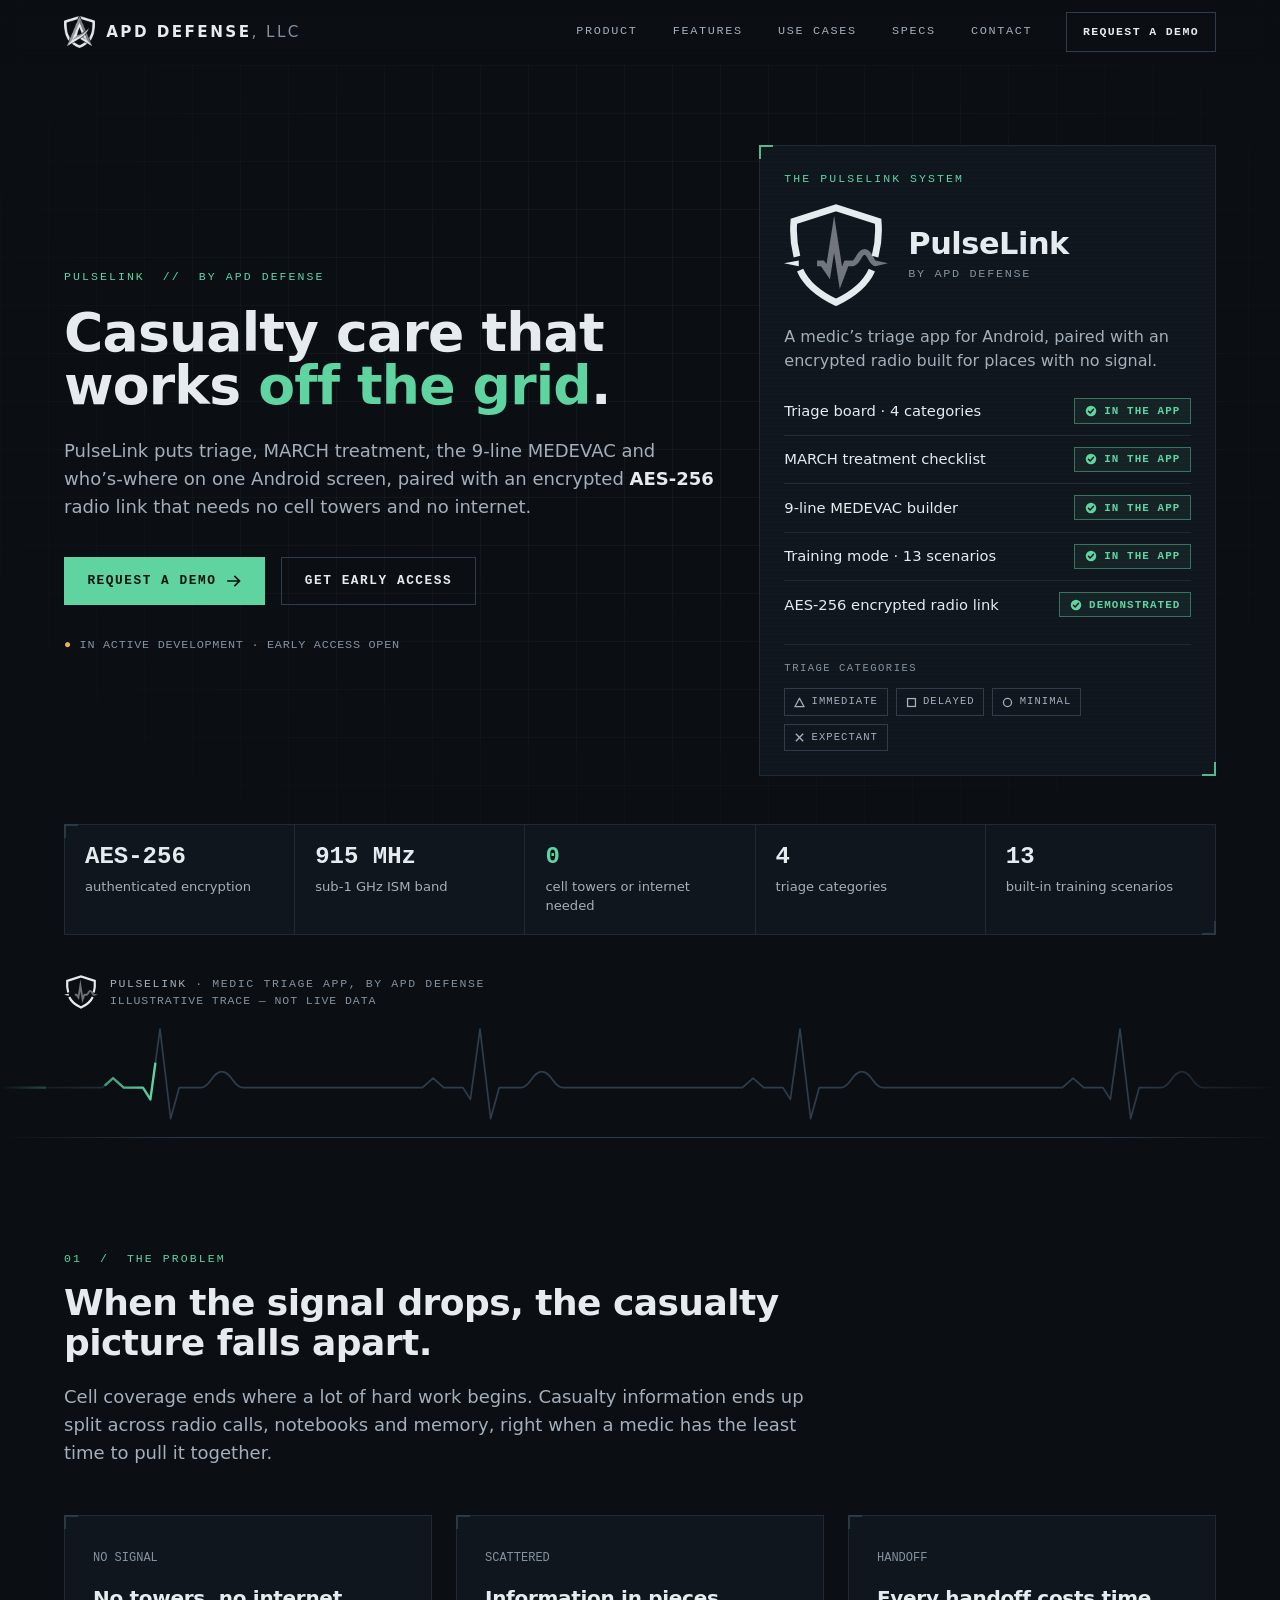
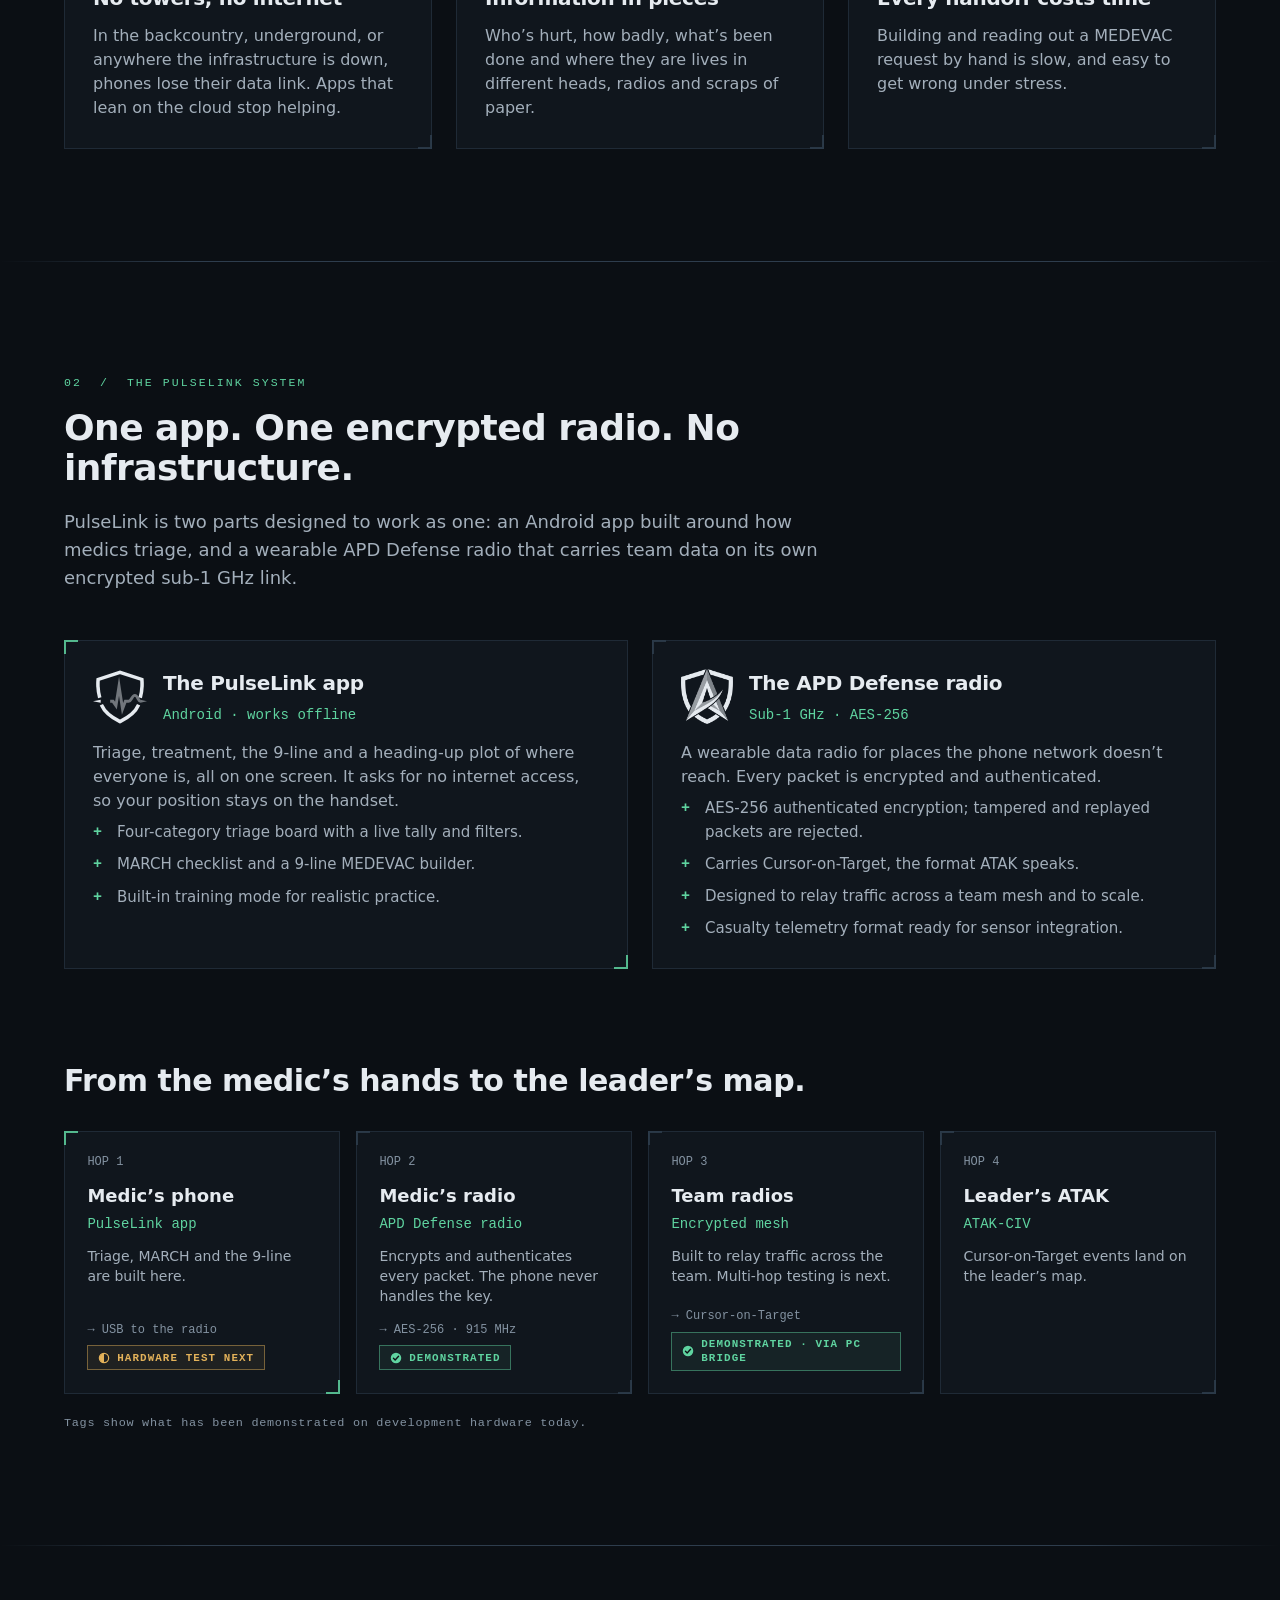
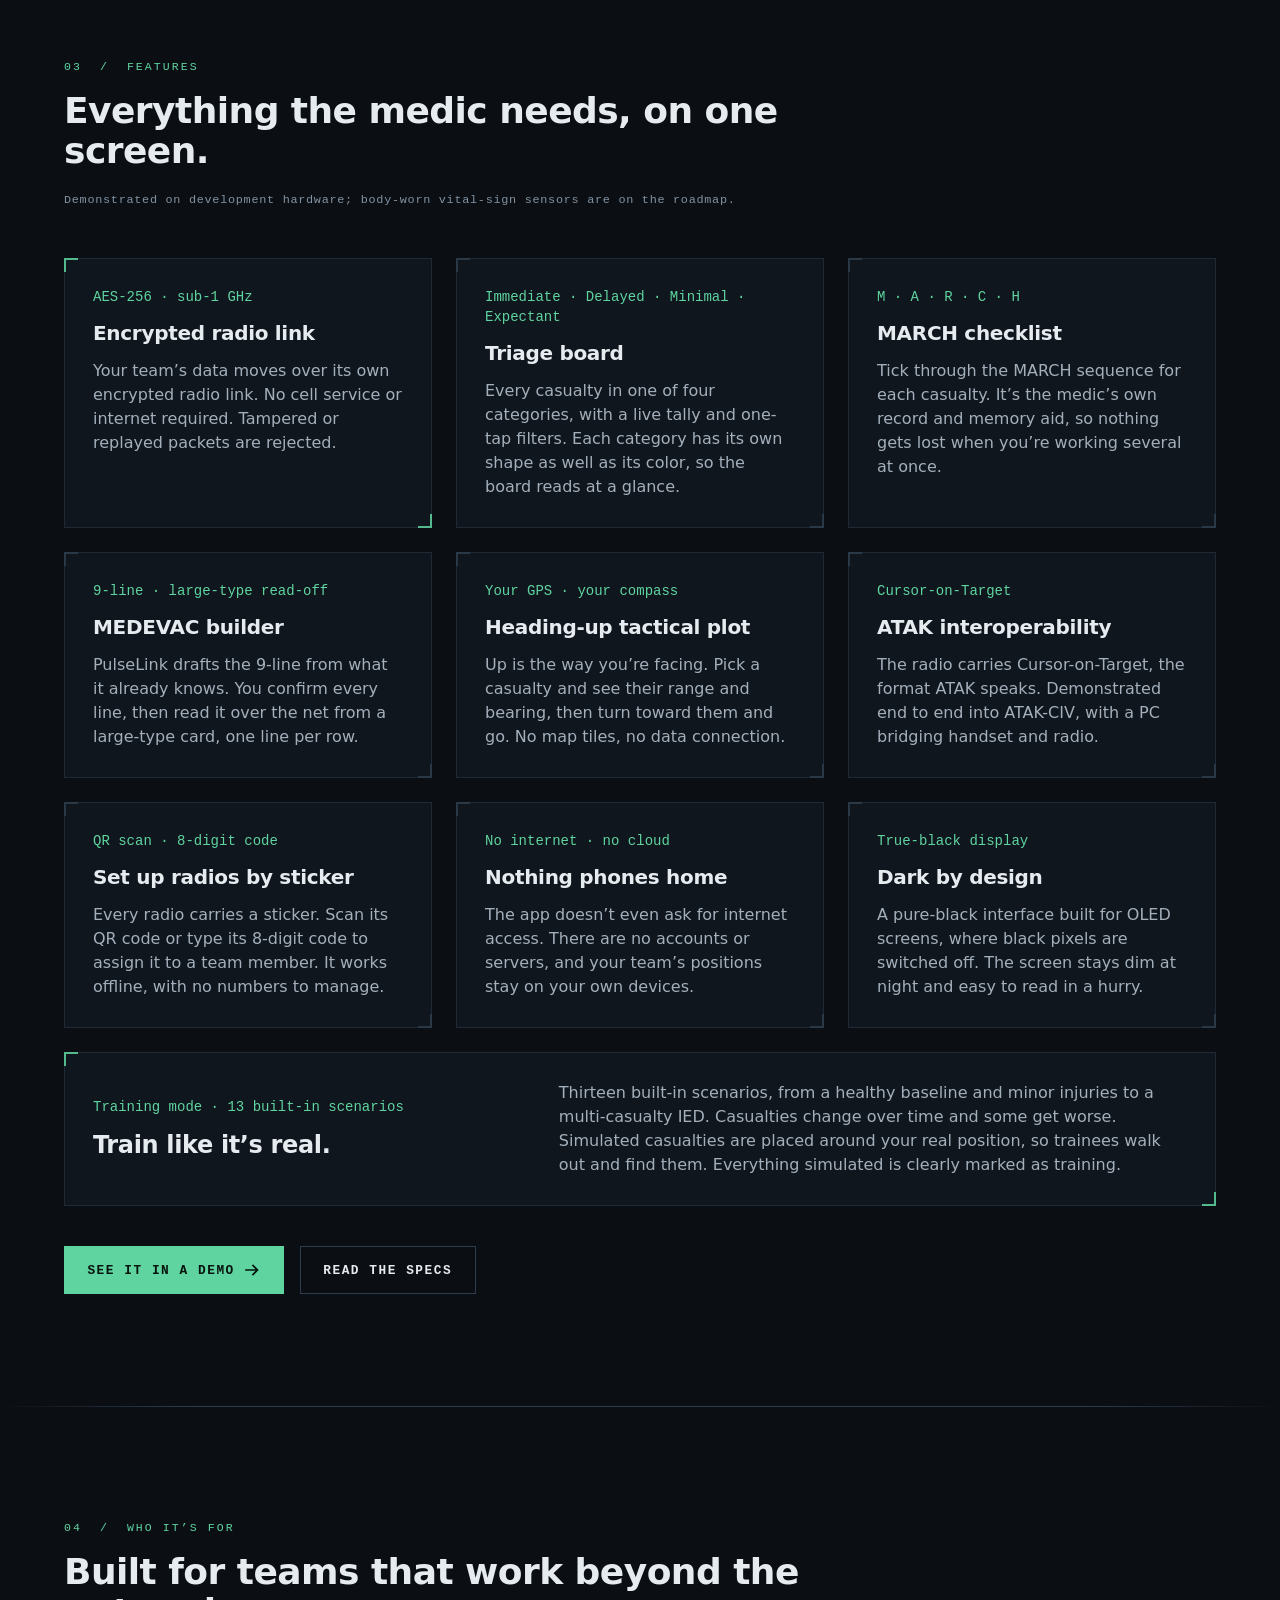
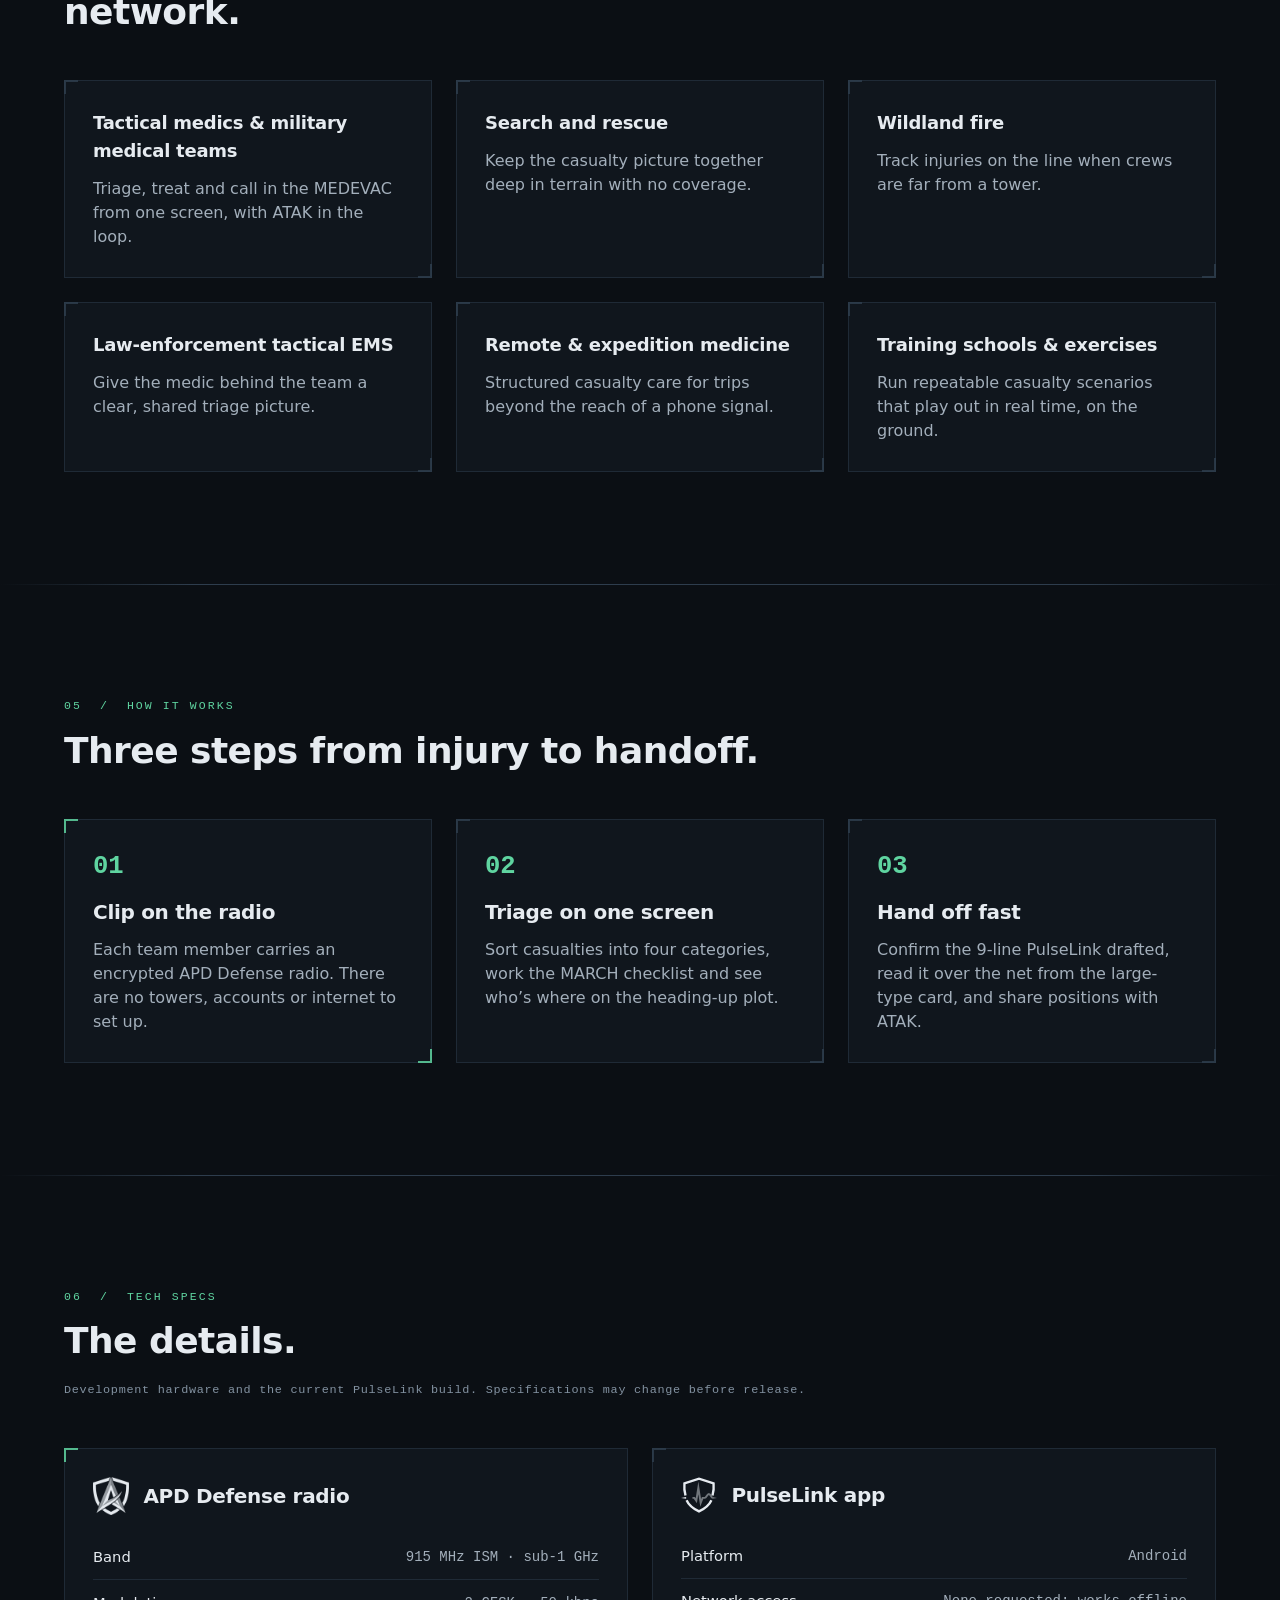
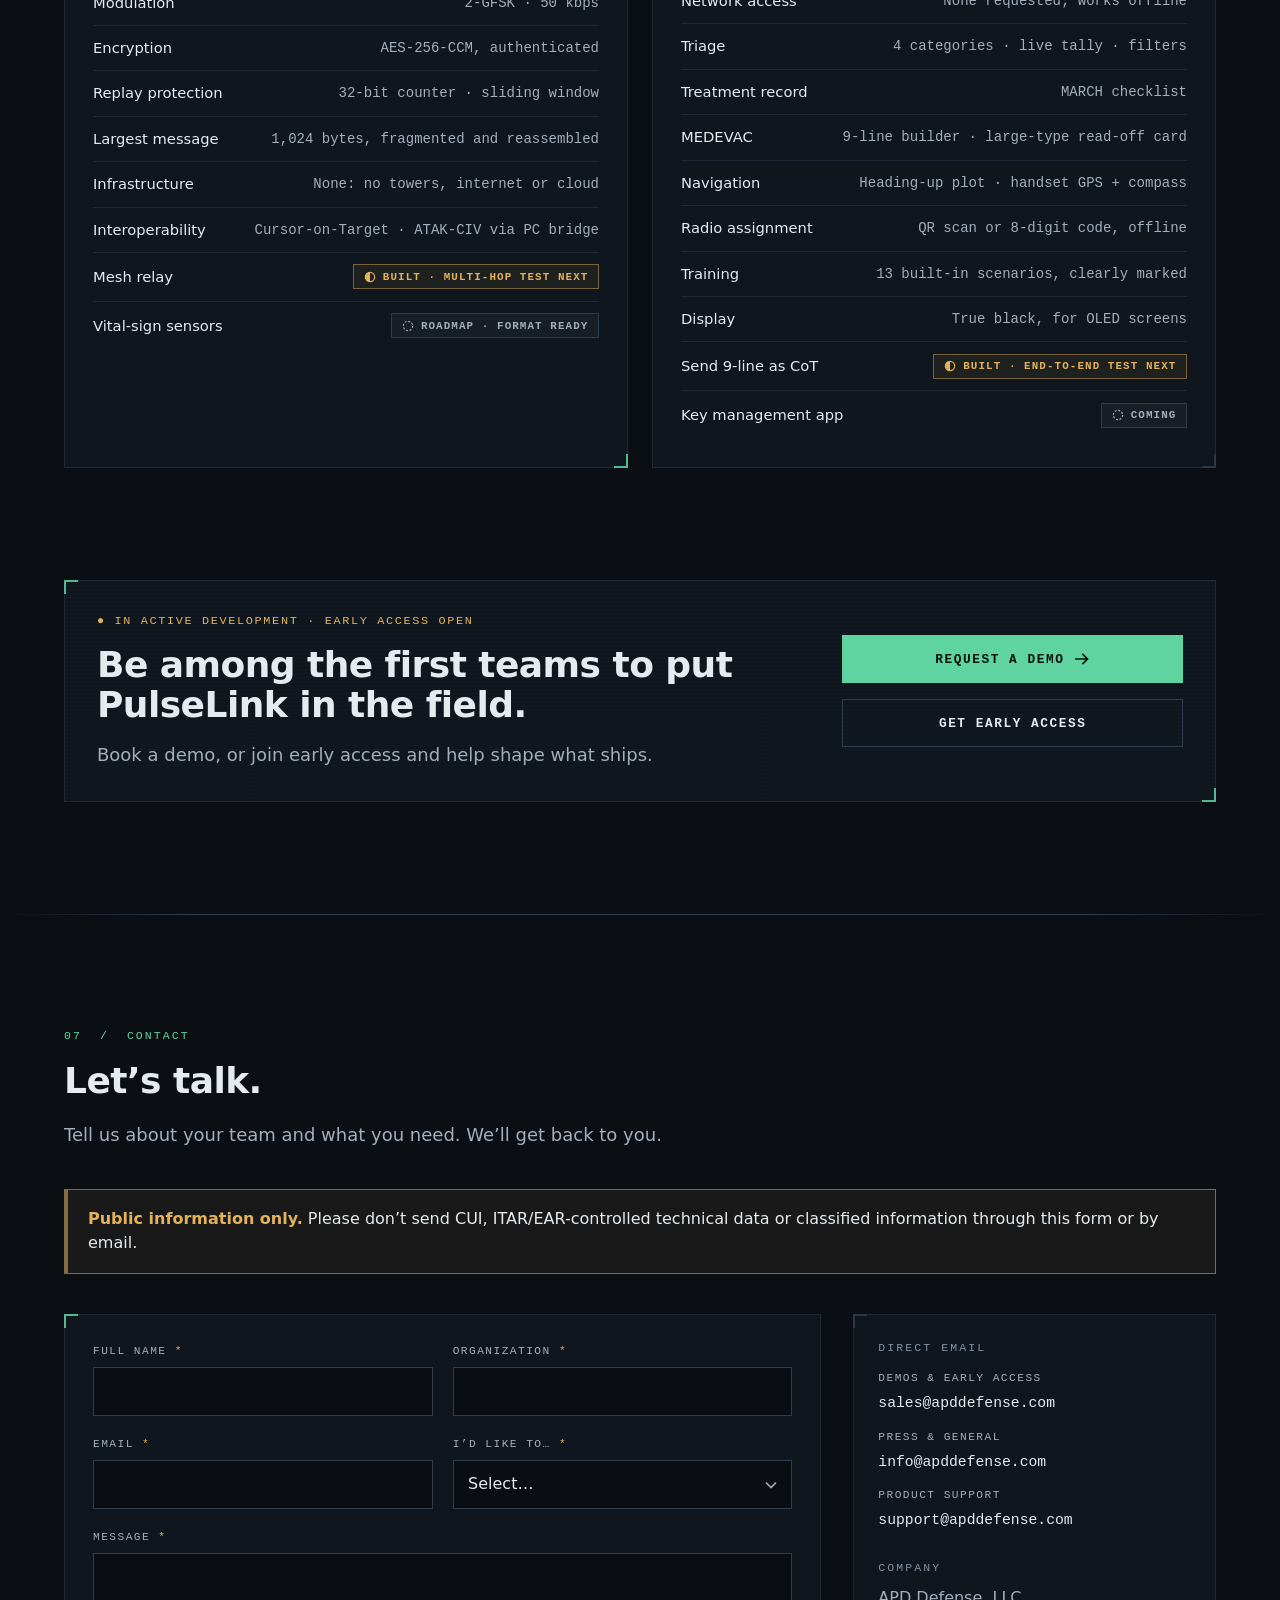
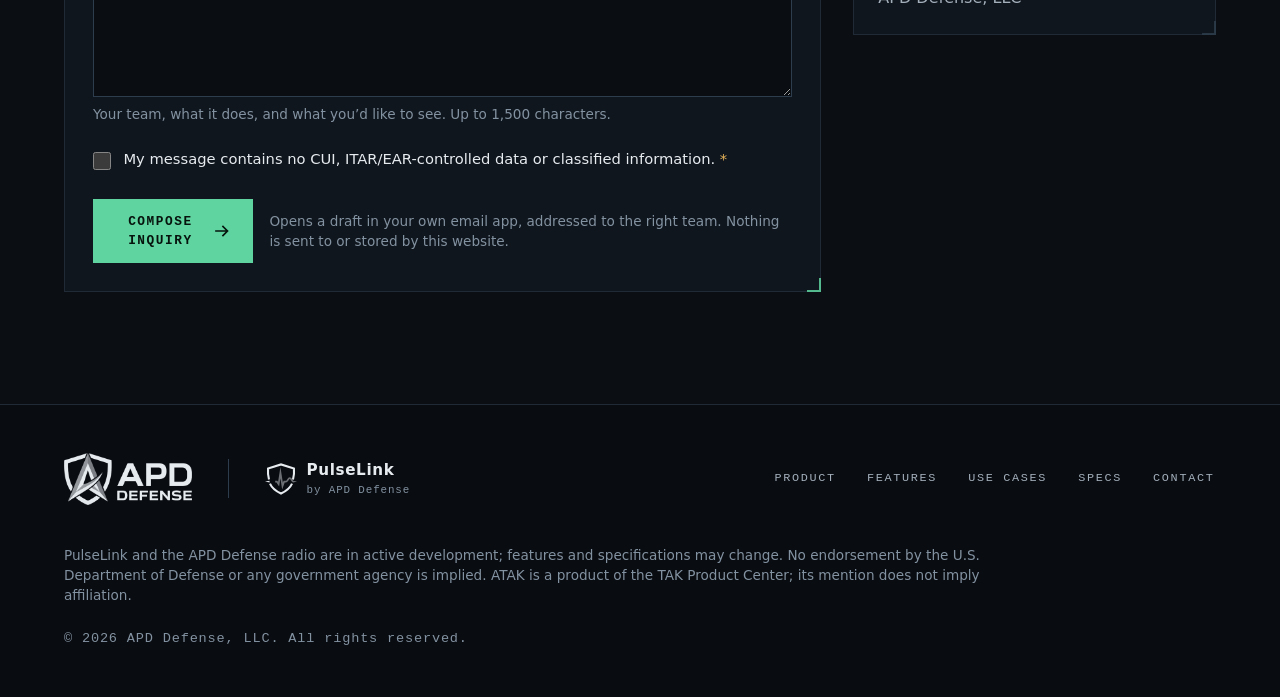
==== commit ef90e502: "Add spec strip, data-flow diagram and tech specs to the homepage Applies structure borrowed from com" ====
--- a/index.html
+++ b/index.html
@@ -105,7 +105,7 @@
       <a class="nav-link" href="#system">Product</a>
       <a class="nav-link" href="#features">Features</a>
       <a class="nav-link" href="#use-cases">Use cases</a>
-      <a class="nav-link" href="#how-it-works">How it works</a>
+      <a class="nav-link" href="#specs">Specs</a>
       <a class="nav-link" href="#contact">Contact</a>
       <a class="btn btn-ghost" style="min-height:2.5rem;padding:.5rem 1rem;font-size:.72rem" href="#contact" data-inquiry="demo">Request a Demo</a>
     </nav>
@@ -122,6 +122,7 @@
       <a class="nav-link" style="padding:.9rem 0" href="#features">Features</a>
       <a class="nav-link" style="padding:.9rem 0" href="#use-cases">Use cases</a>
       <a class="nav-link" style="padding:.9rem 0" href="#how-it-works">How it works</a>
+      <a class="nav-link" style="padding:.9rem 0" href="#specs">Specs</a>
       <a class="nav-link" style="padding:.9rem 0" href="#contact" data-inquiry="demo">Request a Demo</a>
     </div>
   </nav>
@@ -199,6 +200,17 @@
       </div>
     </aside>
 
+  </div>
+
+  <!-- Spec strip. Every figure traces to a source file; see website-marketing-research.md. -->
+  <div class="wrap" style="margin-top:3rem;position:relative">
+    <ul class="panel brk brk-slate reveal grid grid-cols-2 lg:grid-cols-5" style="list-style:none;margin:0;padding:0;gap:1px;background:var(--line)" aria-label="Key specifications">
+      <li style="background:var(--panel);padding:1.1rem 1.25rem"><span class="mono" style="display:block;font-size:1.5rem;font-weight:700;color:var(--text);line-height:1.2">AES-256</span><span style="display:block;margin-top:.3rem;font-size:.82rem;color:var(--muted)">authenticated encryption</span></li>
+      <li style="background:var(--panel);padding:1.1rem 1.25rem"><span class="mono" style="display:block;font-size:1.5rem;font-weight:700;color:var(--text);line-height:1.2">915&nbsp;MHz</span><span style="display:block;margin-top:.3rem;font-size:.82rem;color:var(--muted)">sub-1&nbsp;GHz ISM band</span></li>
+      <li style="background:var(--panel);padding:1.1rem 1.25rem"><span class="mono" style="display:block;font-size:1.5rem;font-weight:700;color:var(--accent);line-height:1.2">0</span><span style="display:block;margin-top:.3rem;font-size:.82rem;color:var(--muted)">cell towers or internet needed</span></li>
+      <li style="background:var(--panel);padding:1.1rem 1.25rem"><span class="mono" style="display:block;font-size:1.5rem;font-weight:700;color:var(--text);line-height:1.2">4</span><span style="display:block;margin-top:.3rem;font-size:.82rem;color:var(--muted)">triage categories</span></li>
+      <li class="col-span-2 lg:col-span-1" style="background:var(--panel);padding:1.1rem 1.25rem"><span class="mono" style="display:block;font-size:1.5rem;font-weight:700;color:var(--text);line-height:1.2">13</span><span style="display:block;margin-top:.3rem;font-size:.82rem;color:var(--muted)">built-in training scenarios</span></li>
+    </ul>
   </div>
 
   <!-- Animated vitals trace: the PulseLink product motif -->
@@ -308,6 +320,53 @@
         </ul>
       </article>
     </div>
+
+    <!-- How the data flows. Each hop's tag states what has actually been demonstrated. -->
+    <div class="mt-16" style="margin-top:4rem">
+      <p class="eyebrow dim reveal" style="margin:0">How the data flows</p>
+      <h3 class="reveal mt-3 text-2xl sm:text-3xl font-semibold" style="--d:60ms">From the medic&rsquo;s hands to the leader&rsquo;s map.</h3>
+      <ol class="mt-8 grid gap-4 sm:grid-cols-2 lg:grid-cols-4" style="list-style:none;padding:0;margin-bottom:0" aria-label="Data path, hop by hop">
+        <li class="panel brk card reveal p-6 flex flex-col" style="padding:1.4rem">
+          <span class="mono text-xs" style="color:var(--dim)">HOP&nbsp;1</span>
+          <h4 class="mt-3 text-lg font-semibold" style="margin-bottom:0">Medic&rsquo;s phone</h4>
+          <p class="mono text-sm" style="margin:.25rem 0 0;color:var(--accent)">PulseLink app</p>
+          <p class="mt-3 text-sm" style="color:var(--muted);margin-bottom:0">Triage, MARCH and the 9-line are built here.</p>
+          <div class="mt-auto" style="padding-top:1rem;margin-top:auto">
+            <p class="mono text-xs" style="margin:0 0 .45rem;color:var(--dim)">&rarr; USB to the radio</p>
+            <span class="tag tag-partial"><svg width="12" height="12" aria-hidden="true"><use href="#i-partial"/></svg>Hardware test next</span>
+          </div>
+        </li>
+        <li class="panel brk brk-slate card reveal p-6 flex flex-col" style="padding:1.4rem;--d:90ms">
+          <span class="mono text-xs" style="color:var(--dim)">HOP&nbsp;2</span>
+          <h4 class="mt-3 text-lg font-semibold" style="margin-bottom:0">Medic&rsquo;s radio</h4>
+          <p class="mono text-sm" style="margin:.25rem 0 0;color:var(--accent)">APD Defense radio</p>
+          <p class="mt-3 text-sm" style="color:var(--muted);margin-bottom:0">Encrypts and authenticates every packet. The phone never handles the key.</p>
+          <div class="mt-auto" style="padding-top:1rem;margin-top:auto">
+            <p class="mono text-xs" style="margin:0 0 .45rem;color:var(--dim)">&rarr; AES-256 &middot; 915&nbsp;MHz</p>
+            <span class="tag tag-verified"><svg width="12" height="12" aria-hidden="true"><use href="#i-verified"/></svg>Demonstrated</span>
+          </div>
+        </li>
+        <li class="panel brk brk-slate card reveal p-6 flex flex-col" style="padding:1.4rem;--d:180ms">
+          <span class="mono text-xs" style="color:var(--dim)">HOP&nbsp;3</span>
+          <h4 class="mt-3 text-lg font-semibold" style="margin-bottom:0">Team radios</h4>
+          <p class="mono text-sm" style="margin:.25rem 0 0;color:var(--accent)">Encrypted mesh</p>
+          <p class="mt-3 text-sm" style="color:var(--muted);margin-bottom:0">Built to relay traffic across the team. Multi-hop testing is next.</p>
+          <div class="mt-auto" style="padding-top:1rem;margin-top:auto">
+            <p class="mono text-xs" style="margin:0 0 .45rem;color:var(--dim)">&rarr; Cursor-on-Target</p>
+            <span class="tag tag-verified"><svg width="12" height="12" aria-hidden="true"><use href="#i-verified"/></svg>Demonstrated &middot; via PC bridge</span>
+          </div>
+        </li>
+        <li class="panel brk brk-slate card reveal p-6 flex flex-col" style="padding:1.4rem;--d:270ms">
+          <span class="mono text-xs" style="color:var(--dim)">HOP&nbsp;4</span>
+          <h4 class="mt-3 text-lg font-semibold" style="margin-bottom:0">Leader&rsquo;s ATAK</h4>
+          <p class="mono text-sm" style="margin:.25rem 0 0;color:var(--accent)">ATAK-CIV</p>
+          <p class="mt-3 text-sm" style="color:var(--muted);margin-bottom:0">Cursor-on-Target events land on the leader&rsquo;s map.</p>
+        </li>
+      </ol>
+      <p class="reveal mt-5 mono text-xs" style="color:var(--dim);font-size:.74rem;letter-spacing:.06em;line-height:1.6">
+        Tags show what has been demonstrated on development hardware today.
+      </p>
+    </div>
   </div>
 </section>
 
@@ -361,6 +420,24 @@
         <p class="mt-3" style="color:var(--muted)">The radio carries Cursor-on-Target, the format ATAK speaks. Demonstrated end to end into ATAK-CIV, with a PC bridging handset and radio.</p>
       </article>
 
+      <article class="panel brk brk-slate card reveal p-7" style="padding:1.75rem" aria-labelledby="f8-title">
+        <p class="mono text-sm" style="margin:0;color:var(--accent)">QR scan &middot; 8-digit code</p>
+        <h3 id="f8-title" class="mt-3 text-xl font-semibold">Set up radios by sticker</h3>
+        <p class="mt-3" style="color:var(--muted)">Every radio carries a sticker. Scan its QR code or type its 8-digit code to assign it to a team member. It works offline, with no numbers to manage.</p>
+      </article>
+
+      <article class="panel brk brk-slate card reveal p-7" style="padding:1.75rem;--d:90ms" aria-labelledby="f9-title">
+        <p class="mono text-sm" style="margin:0;color:var(--accent)">No internet &middot; no cloud</p>
+        <h3 id="f9-title" class="mt-3 text-xl font-semibold">Nothing phones home</h3>
+        <p class="mt-3" style="color:var(--muted)">The app doesn&rsquo;t even ask for internet access. There are no accounts or servers, and your team&rsquo;s positions stay on your own devices.</p>
+      </article>
+
+      <article class="panel brk brk-slate card reveal p-7" style="padding:1.75rem;--d:180ms" aria-labelledby="f10-title">
+        <p class="mono text-sm" style="margin:0;color:var(--accent)">True-black display</p>
+        <h3 id="f10-title" class="mt-3 text-xl font-semibold">Dark by design</h3>
+        <p class="mt-3" style="color:var(--muted)">A pure-black interface built for OLED screens, where black pixels are switched off. The screen stays dim at night and easy to read in a hurry.</p>
+      </article>
+
       <article class="panel brk card reveal p-7 sm:col-span-2 lg:col-span-3" style="padding:1.75rem" aria-labelledby="f7-title">
         <div class="grid gap-6 lg:grid-cols-12 items-center">
           <div class="lg:col-span-5">
@@ -372,6 +449,12 @@
           </div>
         </div>
       </article>
+    </div>
+
+    <div class="reveal mt-10 flex flex-col sm:flex-row sm:items-center gap-4" style="margin-top:2.5rem">
+      <a class="btn btn-primary" href="#contact" data-inquiry="demo">See it in a demo
+        <svg width="16" height="16" aria-hidden="true" focusable="false"><use href="#i-arrow"/></svg></a>
+      <a class="btn btn-ghost" href="#specs">Read the specs</a>
     </div>
   </div>
 </section>
@@ -460,6 +543,62 @@
   </div>
 </section>
 
+<hr class="rule">
+
+<!-- ============================== TECH SPECS ==============================
+     Every value traces to a source file; see website-marketing-research.md. -->
+<section id="specs" class="!py-20 sm:!py-28" aria-labelledby="specs-title">
+  <div class="wrap">
+    <div class="max-w-3xl">
+      <p class="eyebrow reveal">06 &nbsp;/&nbsp; Tech specs</p>
+      <h2 id="specs-title" class="reveal mt-4 text-3xl sm:text-4xl font-semibold" style="--d:60ms">The details.</h2>
+      <p class="reveal mt-5 mono text-xs" style="--d:120ms;color:var(--dim);font-size:.74rem;letter-spacing:.06em;line-height:1.6">
+        Development hardware and the current PulseLink build. Specifications may change before release.
+      </p>
+    </div>
+
+    <div class="mt-12 grid gap-6 lg:grid-cols-2">
+      <article class="panel brk card reveal p-7" style="padding:1.75rem" aria-labelledby="sp1-title">
+        <div style="display:flex;align-items:center;gap:.9rem">
+          <img src="assets/apd-defense-mark.png" width="36" height="37" alt="" loading="lazy" decoding="async">
+          <h3 id="sp1-title" class="text-xl font-semibold" style="margin:0">APD Defense radio</h3>
+        </div>
+        <dl class="mt-5" style="margin-bottom:0">
+          <div class="status-row"><dt class="status-name">Band</dt><dd class="mono text-sm" style="margin:0;color:var(--muted);text-align:right">915&nbsp;MHz ISM &middot; sub-1&nbsp;GHz</dd></div>
+          <div class="status-row"><dt class="status-name">Modulation</dt><dd class="mono text-sm" style="margin:0;color:var(--muted);text-align:right">2-GFSK &middot; 50&nbsp;kbps</dd></div>
+          <div class="status-row"><dt class="status-name">Encryption</dt><dd class="mono text-sm" style="margin:0;color:var(--muted);text-align:right">AES-256-CCM, authenticated</dd></div>
+          <div class="status-row"><dt class="status-name">Replay protection</dt><dd class="mono text-sm" style="margin:0;color:var(--muted);text-align:right">32-bit counter &middot; sliding window</dd></div>
+          <div class="status-row"><dt class="status-name">Largest message</dt><dd class="mono text-sm" style="margin:0;color:var(--muted);text-align:right">1,024 bytes, fragmented and reassembled</dd></div>
+          <div class="status-row"><dt class="status-name">Infrastructure</dt><dd class="mono text-sm" style="margin:0;color:var(--muted);text-align:right">None: no towers, internet or cloud</dd></div>
+          <div class="status-row"><dt class="status-name">Interoperability</dt><dd class="mono text-sm" style="margin:0;color:var(--muted);text-align:right">Cursor-on-Target &middot; ATAK-CIV via PC bridge</dd></div>
+          <div class="status-row"><dt class="status-name">Mesh relay</dt><dd style="margin:0;text-align:right"><span class="tag tag-partial"><svg width="12" height="12" aria-hidden="true"><use href="#i-partial"/></svg>Built &middot; multi-hop test next</span></dd></div>
+          <div class="status-row"><dt class="status-name">Vital-sign sensors</dt><dd style="margin:0;text-align:right"><span class="tag tag-roadmap"><svg width="12" height="12" aria-hidden="true"><use href="#i-roadmap"/></svg>Roadmap &middot; format ready</span></dd></div>
+        </dl>
+      </article>
+
+      <article class="panel brk brk-slate card reveal p-7" style="padding:1.75rem;--d:90ms" aria-labelledby="sp2-title">
+        <div style="display:flex;align-items:center;gap:.9rem">
+          <svg class="pl-mark" width="36" height="36" style="color:var(--text)" role="img" aria-label="PulseLink logo"><use href="#pl-mark-sweep"/></svg>
+          <h3 id="sp2-title" class="text-xl font-semibold" style="margin:0">PulseLink app</h3>
+        </div>
+        <dl class="mt-5" style="margin-bottom:0">
+          <div class="status-row"><dt class="status-name">Platform</dt><dd class="mono text-sm" style="margin:0;color:var(--muted);text-align:right">Android</dd></div>
+          <div class="status-row"><dt class="status-name">Network access</dt><dd class="mono text-sm" style="margin:0;color:var(--muted);text-align:right">None requested; works offline</dd></div>
+          <div class="status-row"><dt class="status-name">Triage</dt><dd class="mono text-sm" style="margin:0;color:var(--muted);text-align:right">4 categories &middot; live tally &middot; filters</dd></div>
+          <div class="status-row"><dt class="status-name">Treatment record</dt><dd class="mono text-sm" style="margin:0;color:var(--muted);text-align:right">MARCH checklist</dd></div>
+          <div class="status-row"><dt class="status-name">MEDEVAC</dt><dd class="mono text-sm" style="margin:0;color:var(--muted);text-align:right">9-line builder &middot; large-type read-off card</dd></div>
+          <div class="status-row"><dt class="status-name">Navigation</dt><dd class="mono text-sm" style="margin:0;color:var(--muted);text-align:right">Heading-up plot &middot; handset GPS + compass</dd></div>
+          <div class="status-row"><dt class="status-name">Radio assignment</dt><dd class="mono text-sm" style="margin:0;color:var(--muted);text-align:right">QR scan or 8-digit code, offline</dd></div>
+          <div class="status-row"><dt class="status-name">Training</dt><dd class="mono text-sm" style="margin:0;color:var(--muted);text-align:right">13 built-in scenarios, clearly marked</dd></div>
+          <div class="status-row"><dt class="status-name">Display</dt><dd class="mono text-sm" style="margin:0;color:var(--muted);text-align:right">True black, for OLED screens</dd></div>
+          <div class="status-row"><dt class="status-name">Send 9-line as CoT</dt><dd style="margin:0;text-align:right"><span class="tag tag-partial"><svg width="12" height="12" aria-hidden="true"><use href="#i-partial"/></svg>Built &middot; end-to-end test next</span></dd></div>
+          <div class="status-row"><dt class="status-name">Key management app</dt><dd style="margin:0;text-align:right"><span class="tag tag-roadmap"><svg width="12" height="12" aria-hidden="true"><use href="#i-roadmap"/></svg>Coming</span></dd></div>
+        </dl>
+      </article>
+    </div>
+  </div>
+</section>
+
 <!-- ============================ EARLY ACCESS ============================ -->
 <section id="early-access" class="!pt-0 !pb-20 sm:!pb-28" aria-labelledby="ea-title">
   <div class="wrap">
@@ -489,7 +628,7 @@
 <section id="contact" class="relative !py-20 sm:!py-28" aria-labelledby="contact-title">
   <div class="wrap">
     <div class="max-w-3xl">
-      <p class="eyebrow reveal">06 &nbsp;/&nbsp; Contact</p>
+      <p class="eyebrow reveal">07 &nbsp;/&nbsp; Contact</p>
       <h2 id="contact-title" class="reveal mt-4 text-3xl sm:text-4xl font-semibold" style="--d:60ms">Let&rsquo;s talk.</h2>
       <p class="lede reveal mt-5 text-lg" style="--d:120ms">
         Tell us about your team and what you need. We&rsquo;ll get back to you.
@@ -595,6 +734,7 @@
         <a class="nav-link" href="#system">Product</a>
         <a class="nav-link" href="#features">Features</a>
         <a class="nav-link" href="#use-cases">Use cases</a>
+        <a class="nav-link" href="#specs">Specs</a>
         <a class="nav-link" href="#contact">Contact</a>
       </nav>
     </div>
@@ -749,7 +889,7 @@
         }
       });
     }, { rootMargin: '-45% 0px -50% 0px' });
-    ['top', 'system', 'features', 'use-cases', 'how-it-works', 'contact'].forEach(function (id) { spy.observe($(id)); });
+    ['top', 'system', 'features', 'use-cases', 'specs', 'contact'].forEach(function (id) { spy.observe($(id)); });
   }
 
   /* ---- CTAs that preselect the inquiry type: <a data-inquiry="demo"> picks <option data-key="demo"> ---- */
--- a/assets/site.css
+++ b/assets/site.css
@@ -1,2 +1,2 @@
 :root{--bg:#0b0f14;--panel:#10161d;--panel-2:#141b24;--line:#1f2a36;--line-strong:#2e3d4d;--text:#e6ebf0;--muted:#a3afbb;--dim:#8392a1;--accent:#5fd4a0;--accent-ink:#06130d;--amber:#e3b25a;--sans:"Segoe UI Variable Display","Segoe UI",system-ui,-apple-system,"Helvetica Neue",Roboto,Arial,sans-serif;--mono:ui-monospace,"Cascadia Mono","SF Mono","JetBrains Mono",Consolas,"Liberation Mono",Menlo,monospace}html{color-scheme:dark;-webkit-text-size-adjust:100%}body,html{background:var(--bg)}body{color:var(--text);font-family:var(--sans);line-height:1.6;-webkit-font-smoothing:antialiased;overflow-x:hidden;text-rendering:optimizeLegibility}[hidden]{display:none!important}a{color:var(--accent)}h1,h2,h3{letter-spacing:-.015em;line-height:1.15}footer[id],section[id]{scroll-margin-top:5.5rem}@media (prefers-reduced-motion:no-preference){html{scroll-behavior:smooth}}:focus-visible{border-radius:2px;outline:2px solid var(--accent);outline-offset:3px}.wrap{margin-left:auto;margin-right:auto;max-width:76rem;padding-left:1.25rem;padding-right:1.25rem}@media (min-width:640px){.wrap{padding-left:2rem;padding-right:2rem}}.skip-link{background:var(--accent);color:var(--accent-ink);font-weight:600;left:1rem;padding:.6rem 1rem;position:absolute;text-decoration:none;top:-4rem;z-index:100}.skip-link:focus{top:1rem}.eyebrow,.mono{font-family:var(--mono)}.eyebrow{color:var(--accent);font-size:.72rem;letter-spacing:.18em;text-transform:uppercase}.eyebrow.dim{color:var(--dim)}.lede{color:var(--muted)}.grid-tex{background-image:linear-gradient(90deg,rgba(148,170,190,.055) 1px,transparent 0),linear-gradient(180deg,rgba(148,170,190,.055) 1px,transparent 0);background-size:48px 48px;-webkit-mask-image:radial-gradient(ellipse 85% 75% at 50% 30%,#000 25%,transparent 78%);mask-image:radial-gradient(ellipse 85% 75% at 50% 30%,#000 25%,transparent 78%)}.grid-tex,.scanlines{inset:0;pointer-events:none;position:absolute}.scanlines{background:repeating-linear-gradient(180deg,hsla(0,0%,100%,.022) 0 1px,transparent 1px 4px);opacity:.5}.panel{background:var(--panel);border:1px solid var(--line);position:relative}.brk:after,.brk:before{border:0 solid var(--accent);content:"";height:14px;opacity:.85;pointer-events:none;position:absolute;width:14px}.brk:before{border-left-width:2px;border-top-width:2px;left:-1px;top:-1px}.brk:after{border-bottom-width:2px;border-right-width:2px;bottom:-1px;right:-1px}.brk-slate:after,.brk-slate:before{border-color:var(--line-strong)}.card{transition:border-color .25s ease,transform .25s ease,background-color .25s ease}.card:hover{background:var(--panel-2);border-color:var(--line-strong)}.rule{background:linear-gradient(to right,transparent,var(--line-strong) 15%,var(--line-strong) 85%,transparent);border:0;height:1px;margin:0}.btn{align-items:center;background:transparent;border:1px solid var(--line-strong);color:var(--text);cursor:pointer;display:inline-flex;font-family:var(--mono);font-size:.8rem;font-weight:600;gap:.6rem;justify-content:center;letter-spacing:.12em;min-height:3rem;padding:.75rem 1.4rem;text-decoration:none;text-transform:uppercase;transition:background-color .2s ease,border-color .2s ease,color .2s ease,transform .2s ease}.btn.btn-primary{background:var(--accent);border-color:var(--accent);color:var(--accent-ink)}.btn.btn-primary:hover{background:#7fe0b6;border-color:#7fe0b6}.btn.btn-ghost:hover{background:rgba(95,212,160,.06);border-color:var(--accent);color:var(--accent)}.btn svg{flex:none}.btn:active{transform:translateY(1px)}.tag{align-items:center;border:1px solid;display:inline-flex;font-family:var(--mono);font-size:.68rem;font-weight:600;gap:.45rem;letter-spacing:.1em;line-height:1.3;padding:.28rem .6rem;text-transform:uppercase;white-space:normal}.tag svg{flex:none}.tag-verified{background:rgba(95,212,160,.07);border-color:rgba(95,212,160,.45);color:var(--accent)}.tag-partial{background:rgba(227,178,90,.07);border-color:rgba(227,178,90,.45);color:var(--amber)}.tag-roadmap{background:rgba(163,175,187,.05);border-color:var(--line-strong);color:var(--muted)}.facts{list-style:none;margin:0;padding:0}.facts li{color:var(--muted);font-size:.94rem;line-height:1.55;margin-top:.55rem;padding-left:1.5rem;position:relative}.facts li:before{font-family:var(--mono);font-weight:700;left:0;position:absolute;top:0}.facts.built li:before{color:var(--accent);content:"+"}.facts.notyet li:before{color:var(--amber);content:"\2013"}.facts-label{color:var(--dim);font-family:var(--mono);font-size:.68rem;letter-spacing:.14em;margin:1.35rem 0 0;text-transform:uppercase}.notice{background:rgba(227,178,90,.06);border:1px solid rgba(227,178,90,.55);border-left-width:4px;padding:1.1rem 1.25rem}.notice strong{color:var(--amber)}.label,label{color:var(--muted);display:block;font-family:var(--mono);font-size:.7rem;letter-spacing:.13em;margin-bottom:.45rem;text-transform:uppercase}.field{background:#0a0e13;border:1px solid var(--line-strong);border-radius:0;color:var(--text);display:block;font:inherit;font-size:1rem;line-height:1.4;padding:.78rem .9rem;transition:border-color .2s ease,box-shadow .2s ease;width:100%}.field::-moz-placeholder{color:#74828f}.field::placeholder{color:#74828f}.field:hover{border-color:#415468}.field:focus{border-color:var(--accent);box-shadow:0 0 0 3px rgba(95,212,160,.22);outline:none}select.field{-moz-appearance:none;appearance:none;-webkit-appearance:none;background-image:url("data:image/svg+xml;charset=utf-8,%3Csvg xmlns='http://www.w3.org/2000/svg' width='12' height='8'%3E%3Cpath fill='none' stroke='%23A3AFBB' stroke-width='1.6' d='m1 1.5 5 5 5-5'/%3E%3C/svg%3E");background-position:right .9rem center;background-repeat:no-repeat;padding-right:2.4rem}select.field option{background:#10161d;color:var(--text)}textarea.field{min-height:9rem;resize:vertical}.check{align-items:flex-start;color:var(--text);display:flex;font-family:var(--sans);font-size:.92rem;gap:.75rem;letter-spacing:0;line-height:1.5;text-transform:none}.check input{accent-color:var(--accent);flex:none;height:1.15rem;margin-top:.2rem;width:1.15rem}.form-status{border:1px solid var(--line-strong);color:var(--text);font-size:.92rem;padding:.8rem 1rem}.form-status.ok{border-color:rgba(95,212,160,.5)}.form-status.err{border-color:rgba(227,178,90,.6)}.site-header{-webkit-backdrop-filter:blur(10px);backdrop-filter:blur(10px);background:rgba(11,15,20,.82);border-bottom:1px solid transparent;position:sticky;top:0;transition:border-color .25s ease,background-color .25s ease;z-index:50}.site-header.is-scrolled{background:rgba(11,15,20,.94);border-bottom-color:var(--line)}.nav-link{border-bottom:1px solid transparent;color:var(--muted);font-family:var(--mono);font-size:.74rem;letter-spacing:.14em;padding:.5rem .1rem;text-decoration:none;text-transform:uppercase;transition:color .2s ease,border-color .2s ease}.nav-link:hover,.nav-link[aria-current=true]{border-bottom-color:var(--accent);color:var(--text)}.brand{align-items:center;color:var(--text);display:inline-flex;gap:.7rem;text-decoration:none}.brand-name{font-size:.95rem;font-weight:700;letter-spacing:.16em;text-transform:uppercase}.brand-name span{color:var(--dim);font-weight:500}.icon-btn{align-items:center;background:transparent;border:1px solid var(--line-strong);color:var(--text);cursor:pointer;display:inline-flex;height:2.75rem;justify-content:center;width:2.75rem}.preview-ribbon{background:repeating-linear-gradient(135deg,#2a2210 0 12px,#1e190c 12px 24px);border-bottom:1px solid rgba(227,178,90,.5);color:#f2d08a;font-family:var(--mono);font-size:.72rem;letter-spacing:.08em;line-height:1.5;padding:.5rem 1rem;text-align:center;text-transform:uppercase}.ecg{display:block;height:120px;width:100%}.ecg-base{stroke:var(--line-strong)}.ecg-pulse{stroke:var(--accent);stroke-dasharray:22 30 46 902;stroke-dashoffset:0}.pl-mark{display:block;flex:none;overflow:visible;transform-origin:50% 55%}.mark-new,.mark-old,.mark-tip-l,.mark-tip-r{display:none}@media (prefers-reduced-motion:no-preference){.ecg-pulse{animation:ecg-beat var(--strip-period) linear infinite;animation-delay:var(--phase-delay,0s);animation-play-state:var(--play,running)}.blink{animation:blink 2.4s ease-in-out infinite}.mark-static{display:none}.mark-new,.mark-old,.mark-tip-l,.mark-tip-r{display:inline}.mark-new{stroke-dashoffset:1;animation:sweep-new var(--beat) linear infinite,trace-fade var(--beat) linear infinite;animation-delay:var(--phase-delay,0s);animation-play-state:var(--play,running)}.mark-new,.mark-old{stroke-dasharray:1 1.3}.mark-old{opacity:.45;stroke-dashoffset:-.14;animation:sweep-old var(--beat) linear infinite;animation-delay:var(--phase-delay,0s);animation-play-state:var(--play,running)}.mark-tip-l{animation:trace-fade var(--beat) linear infinite;animation-delay:var(--phase-delay,0s);animation-play-state:var(--play,running)}.mark-tip-r{animation:tip-arrive var(--beat) linear infinite;animation-delay:var(--phase-delay,0s);animation-play-state:var(--play,running);opacity:.45}@supports (animation-timing-function:linear(0,1)){.mark-new{animation-timing-function:linear(0,1 var(--sweep-end),1),linear(0,0 var(--sweep-end),1)}.mark-old{animation-timing-function:linear(0,1 var(--sweep-end),1)}.mark-tip-l{animation-timing-function:linear(0,0 var(--sweep-end),1)}.mark-tip-r{animation-timing-function:linear(0,0 calc(var(--sweep-end)*.95),1 var(--sweep-end),0)}}.pl-mark{animation:shield-beat var(--beat) ease-out infinite;animation-delay:calc(var(--sweep)*.45 + var(--phase-delay, 0s));animation-play-state:var(--play,running)}html.tab-hidden .blink,html.tab-hidden .ecg-pulse,html.tab-hidden .pl-mark{animation-play-state:paused}}@media (prefers-reduced-motion:reduce){.ecg-pulse{stroke-dasharray:none;stroke-dashoffset:0;opacity:.55}.btn,.card,.field,.nav-link,.site-header{transition:none}}@keyframes ecg-beat{0%{stroke-dashoffset:0}to{stroke-dashoffset:-1000}}@keyframes sweep-new{0%{stroke-dashoffset:1}to{stroke-dashoffset:0}}@keyframes sweep-old{0%{stroke-dashoffset:-.14}to{stroke-dashoffset:-1.14}}@keyframes trace-fade{0%{opacity:1}to{opacity:.45}}@keyframes tip-arrive{0%{opacity:.45}to{opacity:1}}@keyframes shield-beat{0%{transform:scale(1)}2%{transform:scale(1.03)}6%{transform:scale(1)}10%{transform:scale(1)}12%{transform:scale(1.016)}16%,to{transform:scale(1)}}@keyframes blink{0%,to{opacity:1}50%{opacity:.35}}.js-reveal .reveal{opacity:0;transform:translateY(18px);transition:opacity .7s ease,transform .7s cubic-bezier(.2,.7,.2,1);transition-delay:var(--d,0ms)}.js-reveal .reveal.is-in{opacity:1;transform:none}.status-row{align-items:center;border-top:1px solid var(--line);display:flex;flex-wrap:wrap;gap:.75rem;justify-content:space-between;padding:.7rem 0}.status-row:first-of-type{border-top:0}.status-name{color:var(--text);font-size:.92rem}.status-strip{display:grid;gap:1rem 1.25rem;grid-template-columns:repeat(2,minmax(0,1fr));list-style:none;margin:1rem 0 0;padding:0}.status-strip li{align-items:flex-start;display:flex;flex-direction:column;gap:.45rem;min-width:0}.status-strip .status-name{font-size:.86rem;line-height:1.35}@media (min-width:640px){.status-strip{grid-template-columns:repeat(3,minmax(0,1fr))}}@media (min-width:1024px){.status-strip{grid-template-columns:repeat(6,minmax(0,1fr))}}.idme{display:flex;flex-wrap:wrap;gap:.5rem;list-style:none;margin:.7rem 0 0;padding:0}.idme li{align-items:center;border:1px solid var(--line-strong);color:var(--muted);display:inline-flex;font-family:var(--mono);font-size:.66rem;gap:.4rem;letter-spacing:.1em;padding:.3rem .55rem;text-transform:uppercase}.idme svg{flex:none}.app-gallery{display:grid;gap:2.5rem 2rem;grid-template-columns:repeat(auto-fit,minmax(210px,1fr));justify-items:center;margin-top:3rem}.device-fig{margin:0;max-width:270px;width:100%}.device{background:#05070a;border:2px solid var(--line-strong);border-radius:30px;box-shadow:0 24px 60px -30px rgba(0,0,0,.9);padding:9px}.device img{background:#000;border-radius:22px;display:block;height:auto;width:100%}.device-fig figcaption{align-items:flex-start;display:flex;flex-direction:column;gap:.5rem;margin-top:1rem}.device-cap{color:var(--muted);font-size:.9rem;line-height:1.5}*,:after,:before{--tw-border-spacing-x:0;--tw-border-spacing-y:0;--tw-translate-x:0;--tw-translate-y:0;--tw-rotate:0;--tw-skew-x:0;--tw-skew-y:0;--tw-scale-x:1;--tw-scale-y:1;--tw-pan-x: ;--tw-pan-y: ;--tw-pinch-zoom: ;--tw-scroll-snap-strictness:proximity;--tw-gradient-from-position: ;--tw-gradient-via-position: ;--tw-gradient-to-position: ;--tw-ordinal: ;--tw-slashed-zero: ;--tw-numeric-figure: ;--tw-numeric-spacing: ;--tw-numeric-fraction: ;--tw-ring-inset: ;--tw-ring-offset-width:0px;--tw-ring-offset-color:#fff;--tw-ring-color:rgba(59,130,246,.5);--tw-ring-offset-shadow:0 0 #0000;--tw-ring-shadow:0 0 #0000;--tw-shadow:0 0 #0000;--tw-shadow-colored:0 0 #0000;--tw-blur: ;--tw-brightness: ;--tw-contrast: ;--tw-grayscale: ;--tw-hue-rotate: ;--tw-invert: ;--tw-saturate: ;--tw-sepia: ;--tw-drop-shadow: ;--tw-backdrop-blur: ;--tw-backdrop-brightness: ;--tw-backdrop-contrast: ;--tw-backdrop-grayscale: ;--tw-backdrop-hue-rotate: ;--tw-backdrop-invert: ;--tw-backdrop-opacity: ;--tw-backdrop-saturate: ;--tw-backdrop-sepia: ;--tw-contain-size: ;--tw-contain-layout: ;--tw-contain-paint: ;--tw-contain-style: }::backdrop{--tw-border-spacing-x:0;--tw-border-spacing-y:0;--tw-translate-x:0;--tw-translate-y:0;--tw-rotate:0;--tw-skew-x:0;--tw-skew-y:0;--tw-scale-x:1;--tw-scale-y:1;--tw-pan-x: ;--tw-pan-y: ;--tw-pinch-zoom: ;--tw-scroll-snap-strictness:proximity;--tw-gradient-from-position: ;--tw-gradient-via-position: ;--tw-gradient-to-position: ;--tw-ordinal: ;--tw-slashed-zero: ;--tw-numeric-figure: ;--tw-numeric-spacing: ;--tw-numeric-fraction: ;--tw-ring-inset: ;--tw-ring-offset-width:0px;--tw-ring-offset-color:#fff;--tw-ring-color:rgba(59,130,246,.5);--tw-ring-offset-shadow:0 0 #0000;--tw-ring-shadow:0 0 #0000;--tw-shadow:0 0 #0000;--tw-shadow-colored:0 0 #0000;--tw-blur: ;--tw-brightness: ;--tw-contrast: ;--tw-grayscale: ;--tw-hue-rotate: ;--tw-invert: ;--tw-saturate: ;--tw-sepia: ;--tw-drop-shadow: ;--tw-backdrop-blur: ;--tw-backdrop-brightness: ;--tw-backdrop-contrast: ;--tw-backdrop-grayscale: ;--tw-backdrop-hue-rotate: ;--tw-backdrop-invert: ;--tw-backdrop-opacity: ;--tw-backdrop-saturate: ;--tw-backdrop-sepia: ;--tw-contain-size: ;--tw-contain-layout: ;--tw-contain-paint: ;--tw-contain-style: }
-  /*! tailwindcss v3.4.17 | MIT License | https://tailwindcss.com*/*,:after,:before{border:0 solid #e5e7eb;box-sizing:border-box}:after,:before{--tw-content:""}:host,html{line-height:1.5;-webkit-text-size-adjust:100%;font-family:Segoe UI Variable Display,Segoe UI,system-ui,-apple-system,Helvetica Neue,Roboto,Arial,sans-serif;font-feature-settings:normal;font-variation-settings:normal;-moz-tab-size:4;-o-tab-size:4;tab-size:4;-webkit-tap-highlight-color:transparent}body{line-height:inherit;margin:0}hr{border-top-width:1px;color:inherit;height:0}abbr:where([title]){-webkit-text-decoration:underline dotted;text-decoration:underline dotted}h1,h2,h3,h4,h5,h6{font-size:inherit;font-weight:inherit}a{color:inherit;text-decoration:inherit}b,strong{font-weight:bolder}code,kbd,pre,samp{font-family:ui-monospace,Cascadia Mono,SF Mono,JetBrains Mono,Consolas,Liberation Mono,Menlo,monospace;font-feature-settings:normal;font-size:1em;font-variation-settings:normal}small{font-size:80%}sub,sup{font-size:75%;line-height:0;position:relative;vertical-align:baseline}sub{bottom:-.25em}sup{top:-.5em}table{border-collapse:collapse;border-color:inherit;text-indent:0}button,input,optgroup,select,textarea{color:inherit;font-family:inherit;font-feature-settings:inherit;font-size:100%;font-variation-settings:inherit;font-weight:inherit;letter-spacing:inherit;line-height:inherit;margin:0;padding:0}button,select{text-transform:none}button,input:where([type=button]),input:where([type=reset]),input:where([type=submit]){-webkit-appearance:button;background-color:transparent;background-image:none}:-moz-focusring{outline:auto}:-moz-ui-invalid{box-shadow:none}progress{vertical-align:baseline}::-webkit-inner-spin-button,::-webkit-outer-spin-button{height:auto}[type=search]{-webkit-appearance:textfield;outline-offset:-2px}::-webkit-search-decoration{-webkit-appearance:none}::-webkit-file-upload-button{-webkit-appearance:button;font:inherit}summary{display:list-item}blockquote,dd,dl,figure,h1,h2,h3,h4,h5,h6,hr,p,pre{margin:0}fieldset{margin:0}fieldset,legend{padding:0}menu,ol,ul{list-style:none;margin:0;padding:0}dialog{padding:0}textarea{resize:vertical}input::-moz-placeholder,textarea::-moz-placeholder{color:#9ca3af;opacity:1}input::placeholder,textarea::placeholder{color:#9ca3af;opacity:1}[role=button],button{cursor:pointer}:disabled{cursor:default}audio,canvas,embed,iframe,img,object,svg,video{display:block;vertical-align:middle}img,video{height:auto;max-width:100%}[hidden]:where(:not([hidden=until-found])){display:none}.sr-only{height:1px;margin:-1px;overflow:hidden;padding:0;position:absolute;width:1px;clip:rect(0,0,0,0);border-width:0;white-space:nowrap}.visible{visibility:visible}.static{position:static}.relative{position:relative}.mt-10{margin-top:2.5rem}.mt-12{margin-top:3rem}.mt-2{margin-top:.5rem}.mt-3{margin-top:.75rem}.mt-4{margin-top:1rem}.mt-5{margin-top:1.25rem}.mt-6{margin-top:1.5rem}.mt-7{margin-top:1.75rem}.mt-8{margin-top:2rem}.mt-9{margin-top:2.25rem}.block{display:block}.inline{display:inline}.flex{display:flex}.grid{display:grid}.hidden{display:none}.h-16{height:4rem}.max-w-2xl{max-width:42rem}.max-w-3xl{max-width:48rem}.flex-col{flex-direction:column}.flex-wrap{flex-wrap:wrap}.items-center{align-items:center}.justify-between{justify-content:space-between}.gap-1{gap:.25rem}.gap-12{gap:3rem}.gap-4{gap:1rem}.gap-5{gap:1.25rem}.gap-6{gap:1.5rem}.gap-8{gap:2rem}.gap-x-7{-moz-column-gap:1.75rem;column-gap:1.75rem}.gap-y-3{row-gap:.75rem}.overflow-hidden{overflow:hidden}.border{border-width:1px}.p-6{padding:1.5rem}.p-7{padding:1.75rem}.\!py-20{padding-bottom:5rem!important;padding-top:5rem!important}.py-12{padding-bottom:3rem;padding-top:3rem}.\!pb-0{padding-bottom:0!important}.\!pb-20{padding-bottom:5rem!important}.\!pt-0{padding-top:0!important}.\!pt-14{padding-top:3.5rem!important}.pb-5{padding-bottom:1.25rem}.pt-1{padding-top:.25rem}.font-sans{font-family:Segoe UI Variable Display,Segoe UI,system-ui,-apple-system,Helvetica Neue,Roboto,Arial,sans-serif}.text-2xl{font-size:1.5rem;line-height:2rem}.text-3xl{font-size:1.875rem;line-height:2.25rem}.text-\[2rem\]{font-size:2rem}.text-lg{font-size:1.125rem;line-height:1.75rem}.text-sm{font-size:.875rem;line-height:1.25rem}.text-xl{font-size:1.25rem;line-height:1.75rem}.text-xs{font-size:.75rem;line-height:1rem}.font-semibold{font-weight:600}.text-fg{--tw-text-opacity:1;color:rgb(230 235 240/var(--tw-text-opacity,1))}@media (min-width:640px){.sm\:col-span-2{grid-column:span 2/span 2}.sm\:inline{display:inline}.sm\:grid-cols-2{grid-template-columns:repeat(2,minmax(0,1fr))}.sm\:flex-row{flex-direction:row}.sm\:items-center{align-items:center}.sm\:p-10{padding:2.5rem}.sm\:p-7{padding:1.75rem}.sm\:p-8{padding:2rem}.sm\:\!py-28{padding-top:7rem!important}.sm\:\!pb-28,.sm\:\!py-28{padding-bottom:7rem!important}.sm\:\!pt-20{padding-top:5rem!important}.sm\:text-4xl{font-size:2.25rem;line-height:2.5rem}.sm\:text-5xl{font-size:3rem;line-height:1}}@media (min-width:768px){.md\:flex{display:flex}.md\:hidden{display:none}.md\:flex-row{flex-direction:row}.md\:items-center{align-items:center}.md\:justify-between{justify-content:space-between}.md\:border-l{border-left-width:1px}.md\:border-linestrong{--tw-border-opacity:1;border-color:rgb(46 61 77/var(--tw-border-opacity,1))}.md\:pl-9{padding-left:2.25rem}}@media (min-width:1024px){.lg\:col-span-3{grid-column:span 3/span 3}.lg\:col-span-4{grid-column:span 4/span 4}.lg\:col-span-5{grid-column:span 5/span 5}.lg\:col-span-7{grid-column:span 7/span 7}.lg\:col-span-8{grid-column:span 8/span 8}.lg\:grid-cols-12{grid-template-columns:repeat(12,minmax(0,1fr))}.lg\:grid-cols-2{grid-template-columns:repeat(2,minmax(0,1fr))}.lg\:grid-cols-3{grid-template-columns:repeat(3,minmax(0,1fr))}.lg\:gap-10{gap:2.5rem}.lg\:text-\[3\.35rem\]{font-size:3.35rem}}+  /*! tailwindcss v3.4.17 | MIT License | https://tailwindcss.com*/*,:after,:before{border:0 solid #e5e7eb;box-sizing:border-box}:after,:before{--tw-content:""}:host,html{line-height:1.5;-webkit-text-size-adjust:100%;font-family:Segoe UI Variable Display,Segoe UI,system-ui,-apple-system,Helvetica Neue,Roboto,Arial,sans-serif;font-feature-settings:normal;font-variation-settings:normal;-moz-tab-size:4;-o-tab-size:4;tab-size:4;-webkit-tap-highlight-color:transparent}body{line-height:inherit;margin:0}hr{border-top-width:1px;color:inherit;height:0}abbr:where([title]){-webkit-text-decoration:underline dotted;text-decoration:underline dotted}h1,h2,h3,h4,h5,h6{font-size:inherit;font-weight:inherit}a{color:inherit;text-decoration:inherit}b,strong{font-weight:bolder}code,kbd,pre,samp{font-family:ui-monospace,Cascadia Mono,SF Mono,JetBrains Mono,Consolas,Liberation Mono,Menlo,monospace;font-feature-settings:normal;font-size:1em;font-variation-settings:normal}small{font-size:80%}sub,sup{font-size:75%;line-height:0;position:relative;vertical-align:baseline}sub{bottom:-.25em}sup{top:-.5em}table{border-collapse:collapse;border-color:inherit;text-indent:0}button,input,optgroup,select,textarea{color:inherit;font-family:inherit;font-feature-settings:inherit;font-size:100%;font-variation-settings:inherit;font-weight:inherit;letter-spacing:inherit;line-height:inherit;margin:0;padding:0}button,select{text-transform:none}button,input:where([type=button]),input:where([type=reset]),input:where([type=submit]){-webkit-appearance:button;background-color:transparent;background-image:none}:-moz-focusring{outline:auto}:-moz-ui-invalid{box-shadow:none}progress{vertical-align:baseline}::-webkit-inner-spin-button,::-webkit-outer-spin-button{height:auto}[type=search]{-webkit-appearance:textfield;outline-offset:-2px}::-webkit-search-decoration{-webkit-appearance:none}::-webkit-file-upload-button{-webkit-appearance:button;font:inherit}summary{display:list-item}blockquote,dd,dl,figure,h1,h2,h3,h4,h5,h6,hr,p,pre{margin:0}fieldset{margin:0}fieldset,legend{padding:0}menu,ol,ul{list-style:none;margin:0;padding:0}dialog{padding:0}textarea{resize:vertical}input::-moz-placeholder,textarea::-moz-placeholder{color:#9ca3af;opacity:1}input::placeholder,textarea::placeholder{color:#9ca3af;opacity:1}[role=button],button{cursor:pointer}:disabled{cursor:default}audio,canvas,embed,iframe,img,object,svg,video{display:block;vertical-align:middle}img,video{height:auto;max-width:100%}[hidden]:where(:not([hidden=until-found])){display:none}.sr-only{height:1px;margin:-1px;overflow:hidden;padding:0;position:absolute;width:1px;clip:rect(0,0,0,0);border-width:0;white-space:nowrap}.visible{visibility:visible}.static{position:static}.relative{position:relative}.col-span-2{grid-column:span 2/span 2}.mt-10{margin-top:2.5rem}.mt-12{margin-top:3rem}.mt-16{margin-top:4rem}.mt-2{margin-top:.5rem}.mt-3{margin-top:.75rem}.mt-4{margin-top:1rem}.mt-5{margin-top:1.25rem}.mt-6{margin-top:1.5rem}.mt-7{margin-top:1.75rem}.mt-8{margin-top:2rem}.mt-9{margin-top:2.25rem}.mt-auto{margin-top:auto}.block{display:block}.inline{display:inline}.flex{display:flex}.grid{display:grid}.hidden{display:none}.h-16{height:4rem}.max-w-2xl{max-width:42rem}.max-w-3xl{max-width:48rem}.grid-cols-2{grid-template-columns:repeat(2,minmax(0,1fr))}.flex-col{flex-direction:column}.flex-wrap{flex-wrap:wrap}.items-center{align-items:center}.justify-between{justify-content:space-between}.gap-1{gap:.25rem}.gap-12{gap:3rem}.gap-4{gap:1rem}.gap-5{gap:1.25rem}.gap-6{gap:1.5rem}.gap-8{gap:2rem}.gap-x-7{-moz-column-gap:1.75rem;column-gap:1.75rem}.gap-y-3{row-gap:.75rem}.overflow-hidden{overflow:hidden}.border{border-width:1px}.p-6{padding:1.5rem}.p-7{padding:1.75rem}.\!py-20{padding-bottom:5rem!important;padding-top:5rem!important}.py-12{padding-bottom:3rem;padding-top:3rem}.\!pb-0{padding-bottom:0!important}.\!pb-20{padding-bottom:5rem!important}.\!pt-0{padding-top:0!important}.\!pt-14{padding-top:3.5rem!important}.pb-5{padding-bottom:1.25rem}.pt-1{padding-top:.25rem}.font-sans{font-family:Segoe UI Variable Display,Segoe UI,system-ui,-apple-system,Helvetica Neue,Roboto,Arial,sans-serif}.text-2xl{font-size:1.5rem;line-height:2rem}.text-3xl{font-size:1.875rem;line-height:2.25rem}.text-\[2rem\]{font-size:2rem}.text-lg{font-size:1.125rem;line-height:1.75rem}.text-sm{font-size:.875rem;line-height:1.25rem}.text-xl{font-size:1.25rem;line-height:1.75rem}.text-xs{font-size:.75rem;line-height:1rem}.font-semibold{font-weight:600}.text-fg{--tw-text-opacity:1;color:rgb(230 235 240/var(--tw-text-opacity,1))}@media (min-width:640px){.sm\:col-span-2{grid-column:span 2/span 2}.sm\:inline{display:inline}.sm\:grid-cols-2{grid-template-columns:repeat(2,minmax(0,1fr))}.sm\:flex-row{flex-direction:row}.sm\:items-center{align-items:center}.sm\:p-10{padding:2.5rem}.sm\:p-7{padding:1.75rem}.sm\:p-8{padding:2rem}.sm\:\!py-28{padding-top:7rem!important}.sm\:\!pb-28,.sm\:\!py-28{padding-bottom:7rem!important}.sm\:\!pt-20{padding-top:5rem!important}.sm\:text-3xl{font-size:1.875rem;line-height:2.25rem}.sm\:text-4xl{font-size:2.25rem;line-height:2.5rem}.sm\:text-5xl{font-size:3rem;line-height:1}}@media (min-width:768px){.md\:flex{display:flex}.md\:hidden{display:none}.md\:flex-row{flex-direction:row}.md\:items-center{align-items:center}.md\:justify-between{justify-content:space-between}.md\:border-l{border-left-width:1px}.md\:border-linestrong{--tw-border-opacity:1;border-color:rgb(46 61 77/var(--tw-border-opacity,1))}.md\:pl-9{padding-left:2.25rem}}@media (min-width:1024px){.lg\:col-span-1{grid-column:span 1/span 1}.lg\:col-span-3{grid-column:span 3/span 3}.lg\:col-span-4{grid-column:span 4/span 4}.lg\:col-span-5{grid-column:span 5/span 5}.lg\:col-span-7{grid-column:span 7/span 7}.lg\:col-span-8{grid-column:span 8/span 8}.lg\:grid-cols-12{grid-template-columns:repeat(12,minmax(0,1fr))}.lg\:grid-cols-2{grid-template-columns:repeat(2,minmax(0,1fr))}.lg\:grid-cols-3{grid-template-columns:repeat(3,minmax(0,1fr))}.lg\:grid-cols-4{grid-template-columns:repeat(4,minmax(0,1fr))}.lg\:grid-cols-5{grid-template-columns:repeat(5,minmax(0,1fr))}.lg\:gap-10{gap:2.5rem}.lg\:text-\[3\.35rem\]{font-size:3.35rem}}
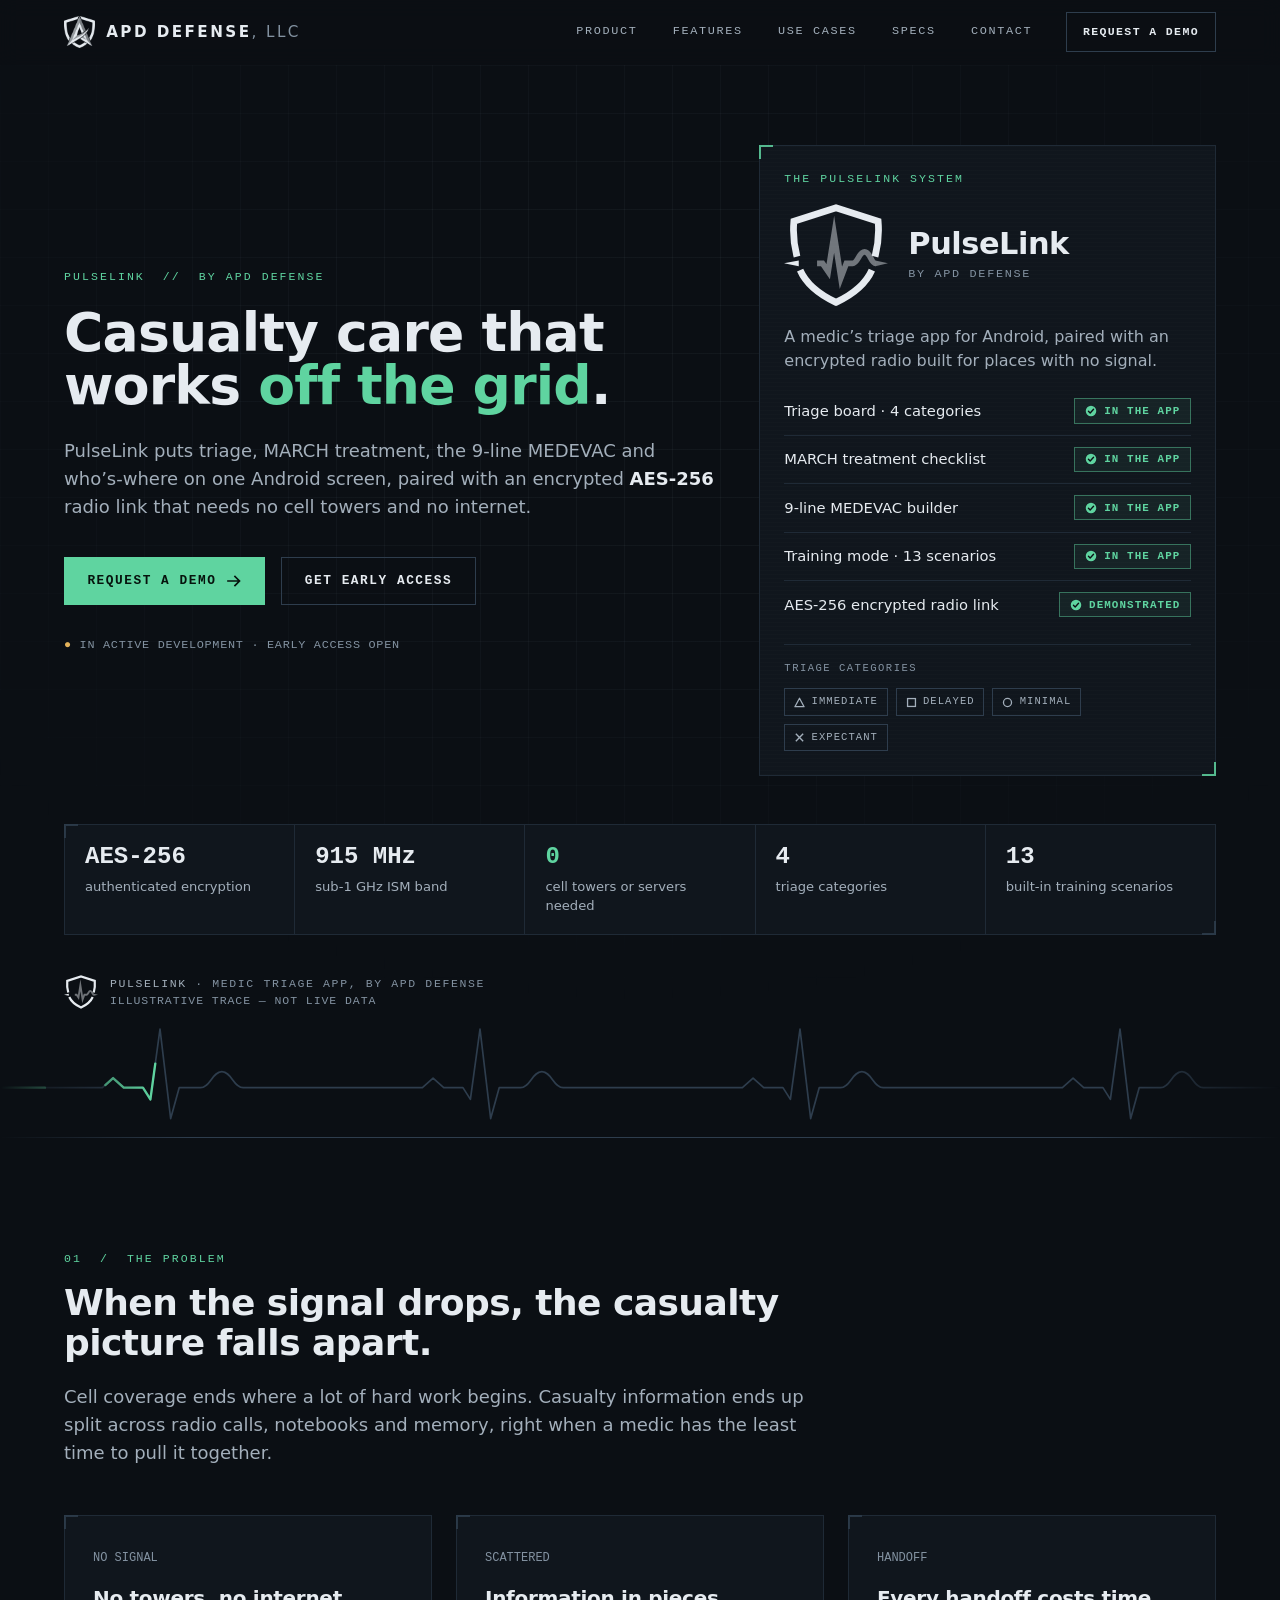
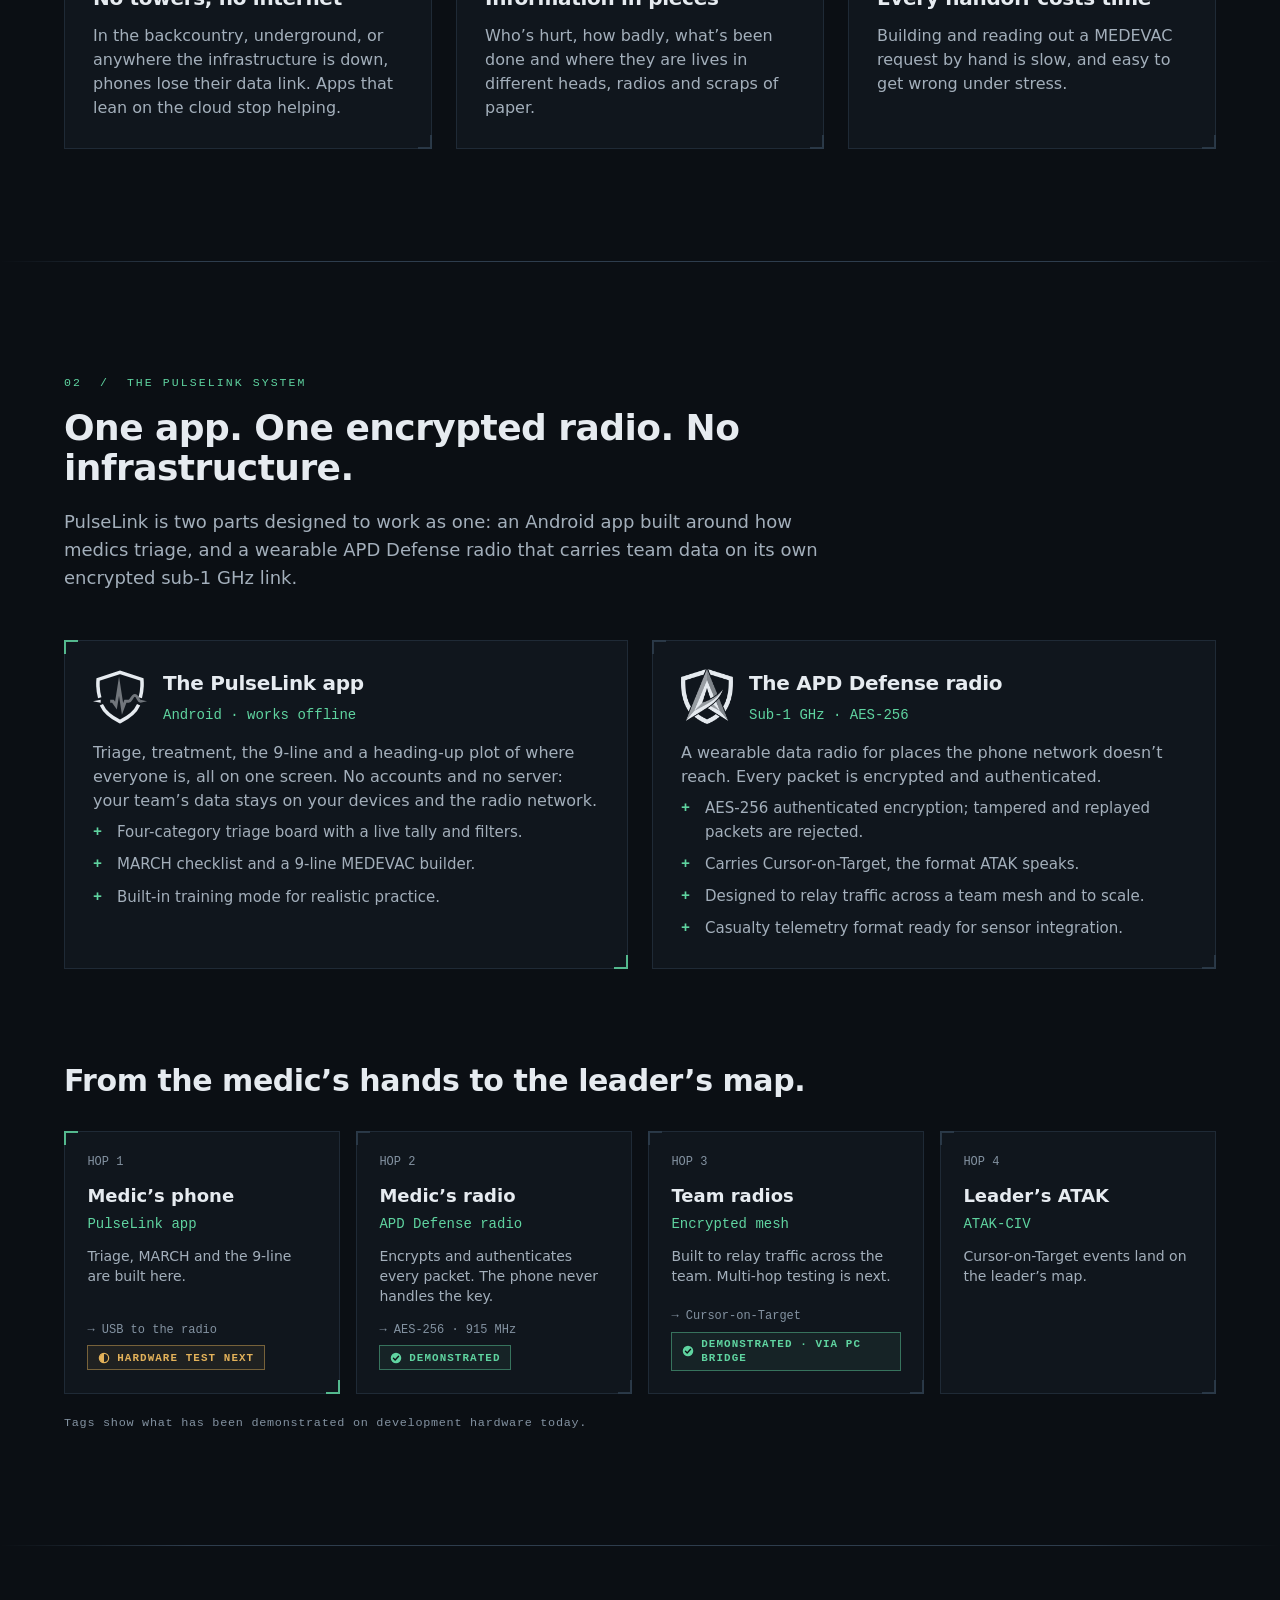
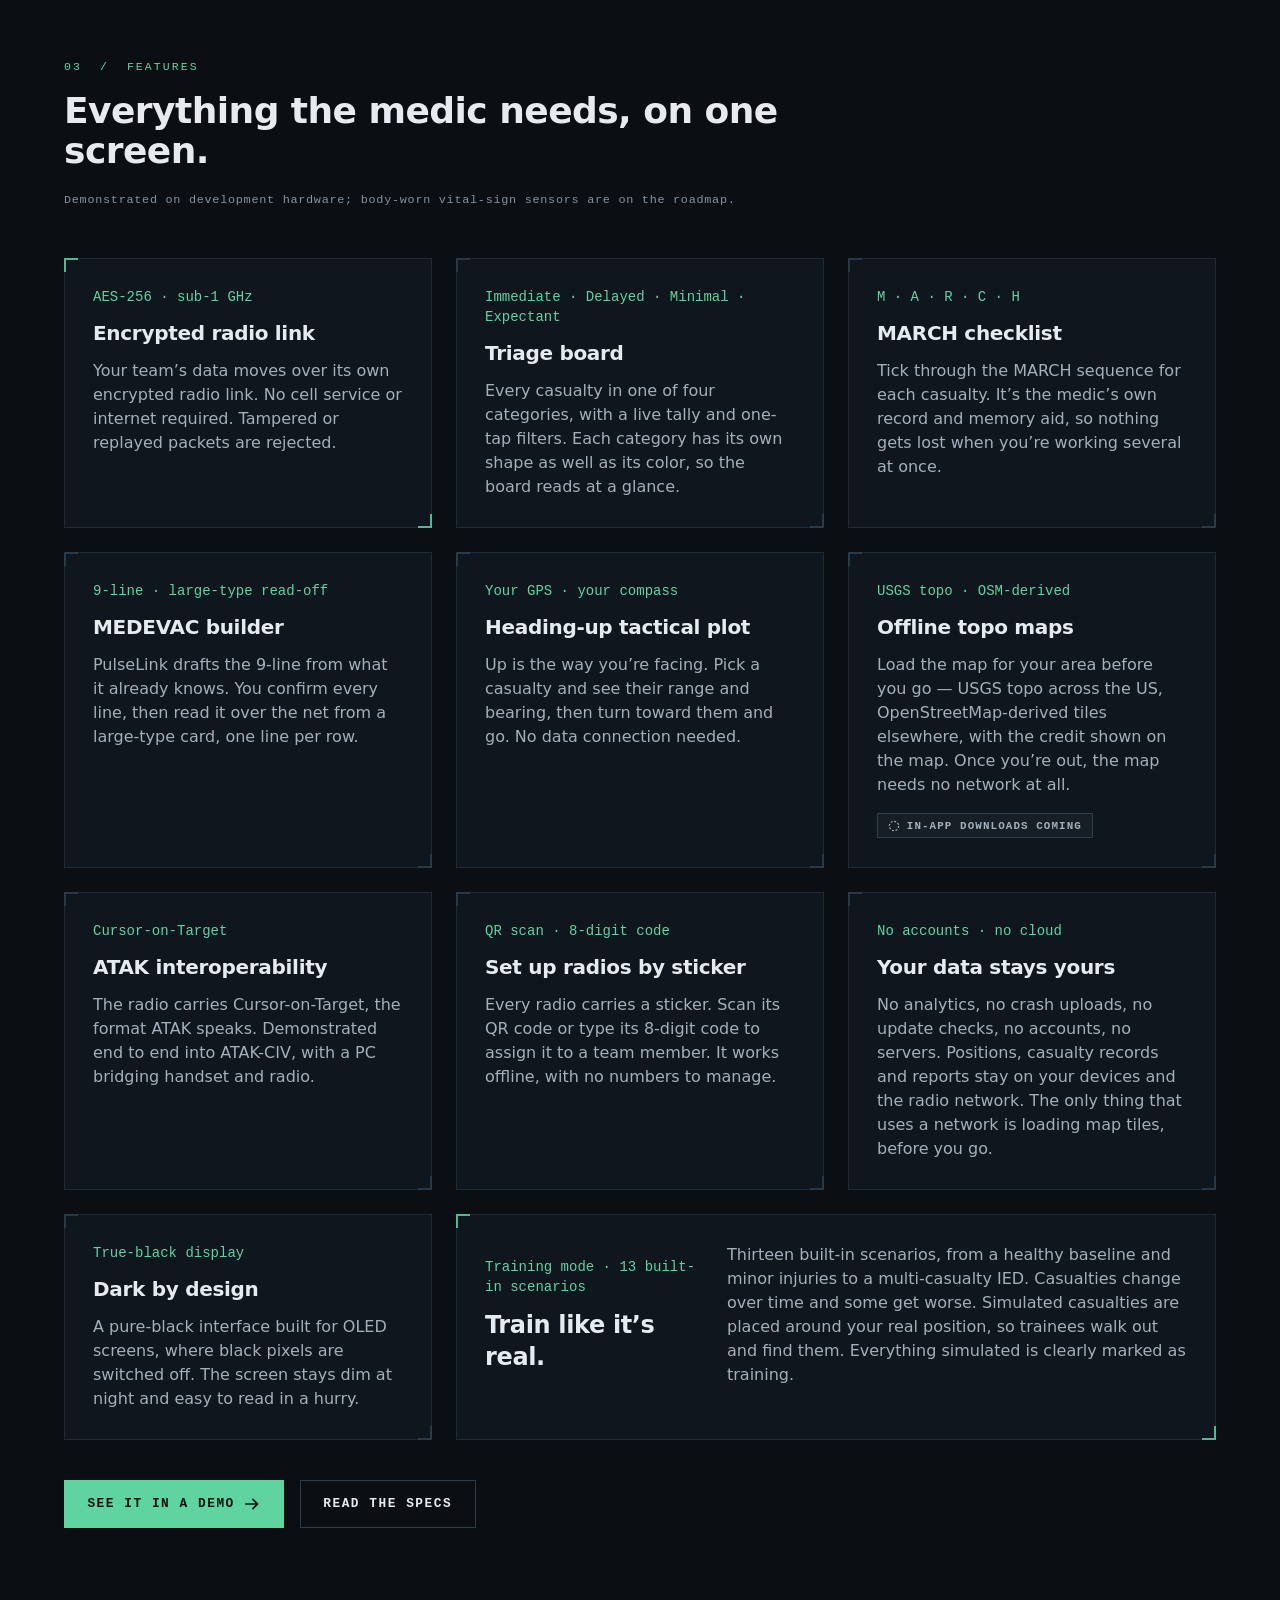
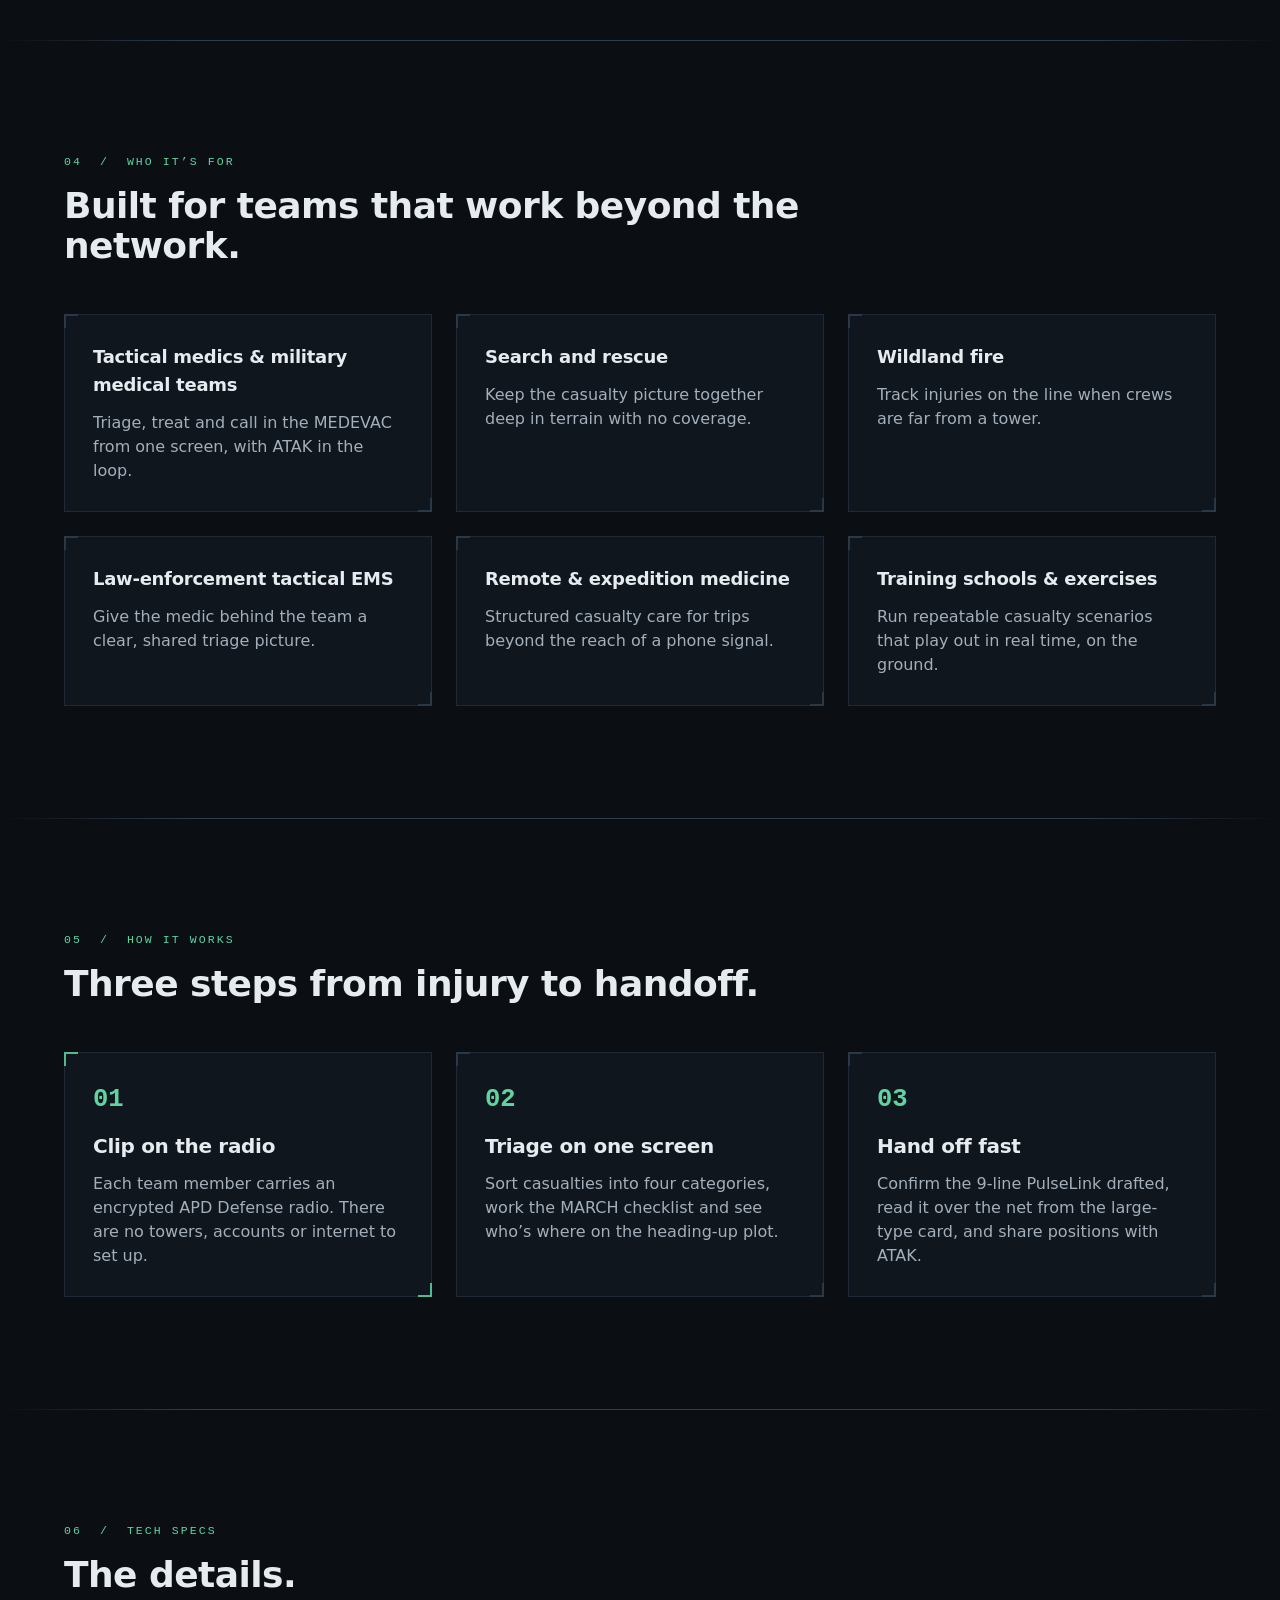
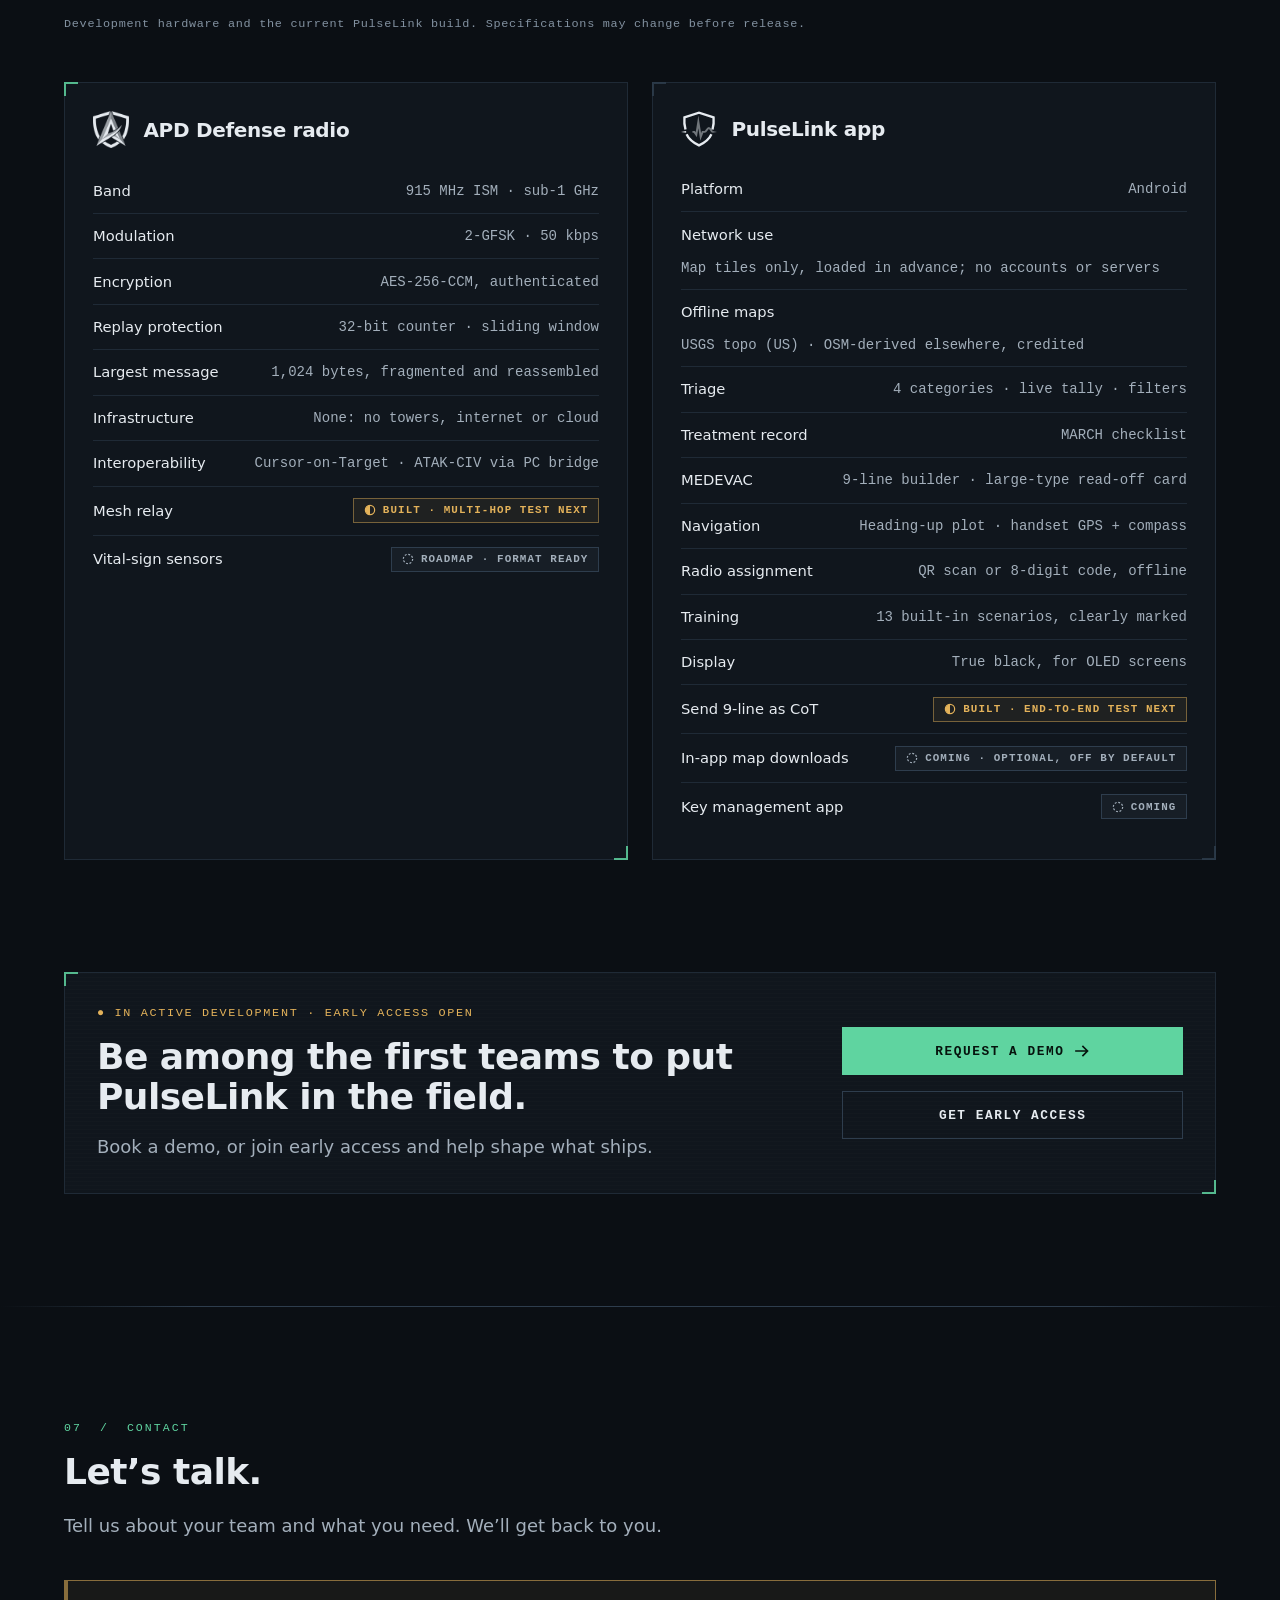
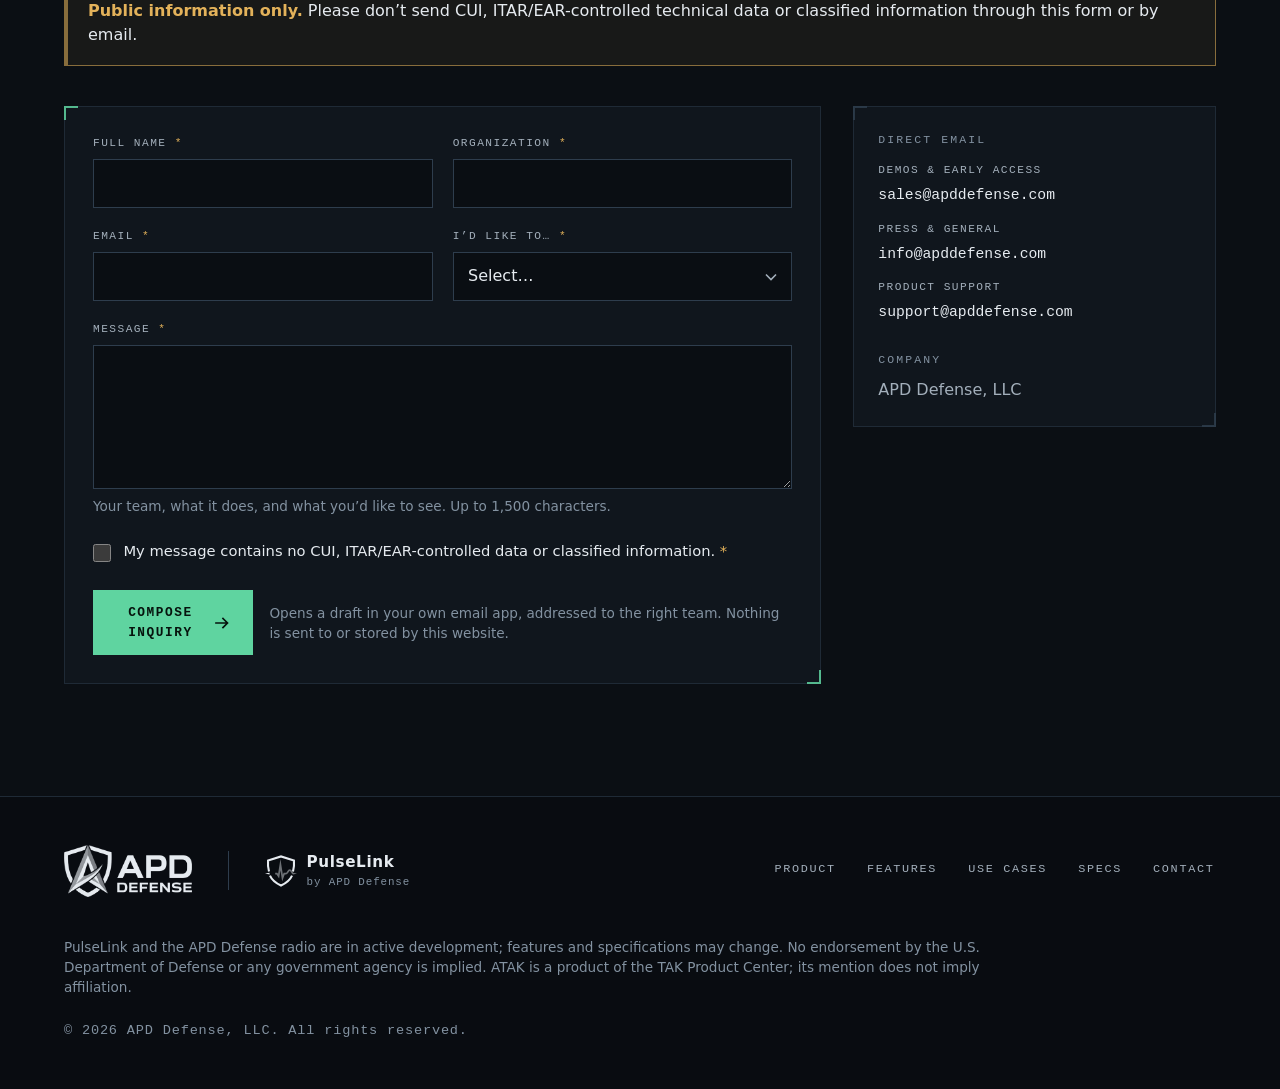
==== commit 317dba67: "Retire the no-internet claims; add offline topo maps PulseLink is gaining offline map support with i" ====
--- a/index.html
+++ b/index.html
@@ -207,7 +207,7 @@
     <ul class="panel brk brk-slate reveal grid grid-cols-2 lg:grid-cols-5" style="list-style:none;margin:0;padding:0;gap:1px;background:var(--line)" aria-label="Key specifications">
       <li style="background:var(--panel);padding:1.1rem 1.25rem"><span class="mono" style="display:block;font-size:1.5rem;font-weight:700;color:var(--text);line-height:1.2">AES-256</span><span style="display:block;margin-top:.3rem;font-size:.82rem;color:var(--muted)">authenticated encryption</span></li>
       <li style="background:var(--panel);padding:1.1rem 1.25rem"><span class="mono" style="display:block;font-size:1.5rem;font-weight:700;color:var(--text);line-height:1.2">915&nbsp;MHz</span><span style="display:block;margin-top:.3rem;font-size:.82rem;color:var(--muted)">sub-1&nbsp;GHz ISM band</span></li>
-      <li style="background:var(--panel);padding:1.1rem 1.25rem"><span class="mono" style="display:block;font-size:1.5rem;font-weight:700;color:var(--accent);line-height:1.2">0</span><span style="display:block;margin-top:.3rem;font-size:.82rem;color:var(--muted)">cell towers or internet needed</span></li>
+      <li style="background:var(--panel);padding:1.1rem 1.25rem"><span class="mono" style="display:block;font-size:1.5rem;font-weight:700;color:var(--accent);line-height:1.2">0</span><span style="display:block;margin-top:.3rem;font-size:.82rem;color:var(--muted)">cell towers or servers needed</span></li>
       <li style="background:var(--panel);padding:1.1rem 1.25rem"><span class="mono" style="display:block;font-size:1.5rem;font-weight:700;color:var(--text);line-height:1.2">4</span><span style="display:block;margin-top:.3rem;font-size:.82rem;color:var(--muted)">triage categories</span></li>
       <li class="col-span-2 lg:col-span-1" style="background:var(--panel);padding:1.1rem 1.25rem"><span class="mono" style="display:block;font-size:1.5rem;font-weight:700;color:var(--text);line-height:1.2">13</span><span style="display:block;margin-top:.3rem;font-size:.82rem;color:var(--muted)">built-in training scenarios</span></li>
     </ul>
@@ -295,7 +295,7 @@
             <p class="mono mt-2 text-sm" style="color:var(--accent);margin-bottom:0">Android &middot; works offline</p>
           </div>
         </div>
-        <p class="mt-4" style="color:var(--muted)">Triage, treatment, the 9-line and a heading-up plot of where everyone is, all on one screen. It asks for no internet access, so your position stays on the handset.</p>
+        <p class="mt-4" style="color:var(--muted)">Triage, treatment, the 9-line and a heading-up plot of where everyone is, all on one screen. No accounts and no server: your team&rsquo;s data stays on your devices and the radio network.</p>
         <ul class="facts built">
           <li>Four-category triage board with a live tally and filters.</li>
           <li>MARCH checklist and a 9-line MEDEVAC builder.</li>
@@ -411,7 +411,16 @@
       <article class="panel brk brk-slate card reveal p-7" style="padding:1.75rem;--d:90ms" aria-labelledby="f5-title">
         <p class="mono text-sm" style="margin:0;color:var(--accent)">Your GPS &middot; your compass</p>
         <h3 id="f5-title" class="mt-3 text-xl font-semibold">Heading-up tactical plot</h3>
-        <p class="mt-3" style="color:var(--muted)">Up is the way you&rsquo;re facing. Pick a casualty and see their range and bearing, then turn toward them and go. No map tiles, no data connection.</p>
+        <p class="mt-3" style="color:var(--muted)">Up is the way you&rsquo;re facing. Pick a casualty and see their range and bearing, then turn toward them and go. No data connection needed.</p>
+      </article>
+
+      <article class="panel brk brk-slate card reveal p-7 flex flex-col" style="padding:1.75rem;--d:270ms" aria-labelledby="f11-title">
+        <p class="mono text-sm" style="margin:0;color:var(--accent)">USGS topo &middot; OSM-derived</p>
+        <h3 id="f11-title" class="mt-3 text-xl font-semibold">Offline topo maps</h3>
+        <p class="mt-3" style="color:var(--muted)">Load the map for your area before you go &mdash; USGS topo across the US, OpenStreetMap-derived tiles elsewhere, with the credit shown on the map. Once you&rsquo;re out, the map needs no network at all.</p>
+        <div class="mt-auto" style="padding-top:1rem;margin-top:auto">
+          <span class="tag tag-roadmap"><svg width="12" height="12" aria-hidden="true"><use href="#i-roadmap"/></svg>In-app downloads coming</span>
+        </div>
       </article>
 
       <article class="panel brk brk-slate card reveal p-7" style="padding:1.75rem;--d:180ms" aria-labelledby="f6-title">
@@ -427,9 +436,9 @@
       </article>
 
       <article class="panel brk brk-slate card reveal p-7" style="padding:1.75rem;--d:90ms" aria-labelledby="f9-title">
-        <p class="mono text-sm" style="margin:0;color:var(--accent)">No internet &middot; no cloud</p>
-        <h3 id="f9-title" class="mt-3 text-xl font-semibold">Nothing phones home</h3>
-        <p class="mt-3" style="color:var(--muted)">The app doesn&rsquo;t even ask for internet access. There are no accounts or servers, and your team&rsquo;s positions stay on your own devices.</p>
+        <p class="mono text-sm" style="margin:0;color:var(--accent)">No accounts &middot; no cloud</p>
+        <h3 id="f9-title" class="mt-3 text-xl font-semibold">Your data stays yours</h3>
+        <p class="mt-3" style="color:var(--muted)">No analytics, no crash uploads, no update checks, no accounts, no servers. Positions, casualty records and reports stay on your devices and the radio network. The only thing that uses a network is loading map tiles, before you go.</p>
       </article>
 
       <article class="panel brk brk-slate card reveal p-7" style="padding:1.75rem;--d:180ms" aria-labelledby="f10-title">
@@ -438,13 +447,13 @@
         <p class="mt-3" style="color:var(--muted)">A pure-black interface built for OLED screens, where black pixels are switched off. The screen stays dim at night and easy to read in a hurry.</p>
       </article>
 
-      <article class="panel brk card reveal p-7 sm:col-span-2 lg:col-span-3" style="padding:1.75rem" aria-labelledby="f7-title">
+      <article class="panel brk card reveal p-7 sm:col-span-2" style="padding:1.75rem" aria-labelledby="f7-title">
         <div class="grid gap-6 lg:grid-cols-12 items-center">
-          <div class="lg:col-span-5">
+          <div class="lg:col-span-4">
             <p class="mono text-sm" style="margin:0;color:var(--accent)">Training mode &middot; 13 built-in scenarios</p>
             <h3 id="f7-title" class="mt-3 text-2xl font-semibold">Train like it&rsquo;s real.</h3>
           </div>
-          <div class="lg:col-span-7">
+          <div class="lg:col-span-8">
             <p style="margin:0;color:var(--muted)">Thirteen built-in scenarios, from a healthy baseline and minor injuries to a multi-casualty IED. Casualties change over time and some get worse. Simulated casualties are placed around your real position, so trainees walk out and find them. Everything simulated is clearly marked as training.</p>
           </div>
         </div>
@@ -583,7 +592,8 @@
         </div>
         <dl class="mt-5" style="margin-bottom:0">
           <div class="status-row"><dt class="status-name">Platform</dt><dd class="mono text-sm" style="margin:0;color:var(--muted);text-align:right">Android</dd></div>
-          <div class="status-row"><dt class="status-name">Network access</dt><dd class="mono text-sm" style="margin:0;color:var(--muted);text-align:right">None requested; works offline</dd></div>
+          <div class="status-row"><dt class="status-name">Network use</dt><dd class="mono text-sm" style="margin:0;color:var(--muted);text-align:right">Map tiles only, loaded in advance; no accounts or servers</dd></div>
+          <div class="status-row"><dt class="status-name">Offline maps</dt><dd class="mono text-sm" style="margin:0;color:var(--muted);text-align:right">USGS topo (US) &middot; OSM-derived elsewhere, credited</dd></div>
           <div class="status-row"><dt class="status-name">Triage</dt><dd class="mono text-sm" style="margin:0;color:var(--muted);text-align:right">4 categories &middot; live tally &middot; filters</dd></div>
           <div class="status-row"><dt class="status-name">Treatment record</dt><dd class="mono text-sm" style="margin:0;color:var(--muted);text-align:right">MARCH checklist</dd></div>
           <div class="status-row"><dt class="status-name">MEDEVAC</dt><dd class="mono text-sm" style="margin:0;color:var(--muted);text-align:right">9-line builder &middot; large-type read-off card</dd></div>
@@ -592,6 +602,7 @@
           <div class="status-row"><dt class="status-name">Training</dt><dd class="mono text-sm" style="margin:0;color:var(--muted);text-align:right">13 built-in scenarios, clearly marked</dd></div>
           <div class="status-row"><dt class="status-name">Display</dt><dd class="mono text-sm" style="margin:0;color:var(--muted);text-align:right">True black, for OLED screens</dd></div>
           <div class="status-row"><dt class="status-name">Send 9-line as CoT</dt><dd style="margin:0;text-align:right"><span class="tag tag-partial"><svg width="12" height="12" aria-hidden="true"><use href="#i-partial"/></svg>Built &middot; end-to-end test next</span></dd></div>
+          <div class="status-row"><dt class="status-name">In-app map downloads</dt><dd style="margin:0;text-align:right"><span class="tag tag-roadmap"><svg width="12" height="12" aria-hidden="true"><use href="#i-roadmap"/></svg>Coming &middot; optional, off by default</span></dd></div>
           <div class="status-row"><dt class="status-name">Key management app</dt><dd style="margin:0;text-align:right"><span class="tag tag-roadmap"><svg width="12" height="12" aria-hidden="true"><use href="#i-roadmap"/></svg>Coming</span></dd></div>
         </dl>
       </article>
--- a/assets/site.css
+++ b/assets/site.css
@@ -1,2 +1,2 @@
 :root{--bg:#0b0f14;--panel:#10161d;--panel-2:#141b24;--line:#1f2a36;--line-strong:#2e3d4d;--text:#e6ebf0;--muted:#a3afbb;--dim:#8392a1;--accent:#5fd4a0;--accent-ink:#06130d;--amber:#e3b25a;--sans:"Segoe UI Variable Display","Segoe UI",system-ui,-apple-system,"Helvetica Neue",Roboto,Arial,sans-serif;--mono:ui-monospace,"Cascadia Mono","SF Mono","JetBrains Mono",Consolas,"Liberation Mono",Menlo,monospace}html{color-scheme:dark;-webkit-text-size-adjust:100%}body,html{background:var(--bg)}body{color:var(--text);font-family:var(--sans);line-height:1.6;-webkit-font-smoothing:antialiased;overflow-x:hidden;text-rendering:optimizeLegibility}[hidden]{display:none!important}a{color:var(--accent)}h1,h2,h3{letter-spacing:-.015em;line-height:1.15}footer[id],section[id]{scroll-margin-top:5.5rem}@media (prefers-reduced-motion:no-preference){html{scroll-behavior:smooth}}:focus-visible{border-radius:2px;outline:2px solid var(--accent);outline-offset:3px}.wrap{margin-left:auto;margin-right:auto;max-width:76rem;padding-left:1.25rem;padding-right:1.25rem}@media (min-width:640px){.wrap{padding-left:2rem;padding-right:2rem}}.skip-link{background:var(--accent);color:var(--accent-ink);font-weight:600;left:1rem;padding:.6rem 1rem;position:absolute;text-decoration:none;top:-4rem;z-index:100}.skip-link:focus{top:1rem}.eyebrow,.mono{font-family:var(--mono)}.eyebrow{color:var(--accent);font-size:.72rem;letter-spacing:.18em;text-transform:uppercase}.eyebrow.dim{color:var(--dim)}.lede{color:var(--muted)}.grid-tex{background-image:linear-gradient(90deg,rgba(148,170,190,.055) 1px,transparent 0),linear-gradient(180deg,rgba(148,170,190,.055) 1px,transparent 0);background-size:48px 48px;-webkit-mask-image:radial-gradient(ellipse 85% 75% at 50% 30%,#000 25%,transparent 78%);mask-image:radial-gradient(ellipse 85% 75% at 50% 30%,#000 25%,transparent 78%)}.grid-tex,.scanlines{inset:0;pointer-events:none;position:absolute}.scanlines{background:repeating-linear-gradient(180deg,hsla(0,0%,100%,.022) 0 1px,transparent 1px 4px);opacity:.5}.panel{background:var(--panel);border:1px solid var(--line);position:relative}.brk:after,.brk:before{border:0 solid var(--accent);content:"";height:14px;opacity:.85;pointer-events:none;position:absolute;width:14px}.brk:before{border-left-width:2px;border-top-width:2px;left:-1px;top:-1px}.brk:after{border-bottom-width:2px;border-right-width:2px;bottom:-1px;right:-1px}.brk-slate:after,.brk-slate:before{border-color:var(--line-strong)}.card{transition:border-color .25s ease,transform .25s ease,background-color .25s ease}.card:hover{background:var(--panel-2);border-color:var(--line-strong)}.rule{background:linear-gradient(to right,transparent,var(--line-strong) 15%,var(--line-strong) 85%,transparent);border:0;height:1px;margin:0}.btn{align-items:center;background:transparent;border:1px solid var(--line-strong);color:var(--text);cursor:pointer;display:inline-flex;font-family:var(--mono);font-size:.8rem;font-weight:600;gap:.6rem;justify-content:center;letter-spacing:.12em;min-height:3rem;padding:.75rem 1.4rem;text-decoration:none;text-transform:uppercase;transition:background-color .2s ease,border-color .2s ease,color .2s ease,transform .2s ease}.btn.btn-primary{background:var(--accent);border-color:var(--accent);color:var(--accent-ink)}.btn.btn-primary:hover{background:#7fe0b6;border-color:#7fe0b6}.btn.btn-ghost:hover{background:rgba(95,212,160,.06);border-color:var(--accent);color:var(--accent)}.btn svg{flex:none}.btn:active{transform:translateY(1px)}.tag{align-items:center;border:1px solid;display:inline-flex;font-family:var(--mono);font-size:.68rem;font-weight:600;gap:.45rem;letter-spacing:.1em;line-height:1.3;padding:.28rem .6rem;text-transform:uppercase;white-space:normal}.tag svg{flex:none}.tag-verified{background:rgba(95,212,160,.07);border-color:rgba(95,212,160,.45);color:var(--accent)}.tag-partial{background:rgba(227,178,90,.07);border-color:rgba(227,178,90,.45);color:var(--amber)}.tag-roadmap{background:rgba(163,175,187,.05);border-color:var(--line-strong);color:var(--muted)}.facts{list-style:none;margin:0;padding:0}.facts li{color:var(--muted);font-size:.94rem;line-height:1.55;margin-top:.55rem;padding-left:1.5rem;position:relative}.facts li:before{font-family:var(--mono);font-weight:700;left:0;position:absolute;top:0}.facts.built li:before{color:var(--accent);content:"+"}.facts.notyet li:before{color:var(--amber);content:"\2013"}.facts-label{color:var(--dim);font-family:var(--mono);font-size:.68rem;letter-spacing:.14em;margin:1.35rem 0 0;text-transform:uppercase}.notice{background:rgba(227,178,90,.06);border:1px solid rgba(227,178,90,.55);border-left-width:4px;padding:1.1rem 1.25rem}.notice strong{color:var(--amber)}.label,label{color:var(--muted);display:block;font-family:var(--mono);font-size:.7rem;letter-spacing:.13em;margin-bottom:.45rem;text-transform:uppercase}.field{background:#0a0e13;border:1px solid var(--line-strong);border-radius:0;color:var(--text);display:block;font:inherit;font-size:1rem;line-height:1.4;padding:.78rem .9rem;transition:border-color .2s ease,box-shadow .2s ease;width:100%}.field::-moz-placeholder{color:#74828f}.field::placeholder{color:#74828f}.field:hover{border-color:#415468}.field:focus{border-color:var(--accent);box-shadow:0 0 0 3px rgba(95,212,160,.22);outline:none}select.field{-moz-appearance:none;appearance:none;-webkit-appearance:none;background-image:url("data:image/svg+xml;charset=utf-8,%3Csvg xmlns='http://www.w3.org/2000/svg' width='12' height='8'%3E%3Cpath fill='none' stroke='%23A3AFBB' stroke-width='1.6' d='m1 1.5 5 5 5-5'/%3E%3C/svg%3E");background-position:right .9rem center;background-repeat:no-repeat;padding-right:2.4rem}select.field option{background:#10161d;color:var(--text)}textarea.field{min-height:9rem;resize:vertical}.check{align-items:flex-start;color:var(--text);display:flex;font-family:var(--sans);font-size:.92rem;gap:.75rem;letter-spacing:0;line-height:1.5;text-transform:none}.check input{accent-color:var(--accent);flex:none;height:1.15rem;margin-top:.2rem;width:1.15rem}.form-status{border:1px solid var(--line-strong);color:var(--text);font-size:.92rem;padding:.8rem 1rem}.form-status.ok{border-color:rgba(95,212,160,.5)}.form-status.err{border-color:rgba(227,178,90,.6)}.site-header{-webkit-backdrop-filter:blur(10px);backdrop-filter:blur(10px);background:rgba(11,15,20,.82);border-bottom:1px solid transparent;position:sticky;top:0;transition:border-color .25s ease,background-color .25s ease;z-index:50}.site-header.is-scrolled{background:rgba(11,15,20,.94);border-bottom-color:var(--line)}.nav-link{border-bottom:1px solid transparent;color:var(--muted);font-family:var(--mono);font-size:.74rem;letter-spacing:.14em;padding:.5rem .1rem;text-decoration:none;text-transform:uppercase;transition:color .2s ease,border-color .2s ease}.nav-link:hover,.nav-link[aria-current=true]{border-bottom-color:var(--accent);color:var(--text)}.brand{align-items:center;color:var(--text);display:inline-flex;gap:.7rem;text-decoration:none}.brand-name{font-size:.95rem;font-weight:700;letter-spacing:.16em;text-transform:uppercase}.brand-name span{color:var(--dim);font-weight:500}.icon-btn{align-items:center;background:transparent;border:1px solid var(--line-strong);color:var(--text);cursor:pointer;display:inline-flex;height:2.75rem;justify-content:center;width:2.75rem}.preview-ribbon{background:repeating-linear-gradient(135deg,#2a2210 0 12px,#1e190c 12px 24px);border-bottom:1px solid rgba(227,178,90,.5);color:#f2d08a;font-family:var(--mono);font-size:.72rem;letter-spacing:.08em;line-height:1.5;padding:.5rem 1rem;text-align:center;text-transform:uppercase}.ecg{display:block;height:120px;width:100%}.ecg-base{stroke:var(--line-strong)}.ecg-pulse{stroke:var(--accent);stroke-dasharray:22 30 46 902;stroke-dashoffset:0}.pl-mark{display:block;flex:none;overflow:visible;transform-origin:50% 55%}.mark-new,.mark-old,.mark-tip-l,.mark-tip-r{display:none}@media (prefers-reduced-motion:no-preference){.ecg-pulse{animation:ecg-beat var(--strip-period) linear infinite;animation-delay:var(--phase-delay,0s);animation-play-state:var(--play,running)}.blink{animation:blink 2.4s ease-in-out infinite}.mark-static{display:none}.mark-new,.mark-old,.mark-tip-l,.mark-tip-r{display:inline}.mark-new{stroke-dashoffset:1;animation:sweep-new var(--beat) linear infinite,trace-fade var(--beat) linear infinite;animation-delay:var(--phase-delay,0s);animation-play-state:var(--play,running)}.mark-new,.mark-old{stroke-dasharray:1 1.3}.mark-old{opacity:.45;stroke-dashoffset:-.14;animation:sweep-old var(--beat) linear infinite;animation-delay:var(--phase-delay,0s);animation-play-state:var(--play,running)}.mark-tip-l{animation:trace-fade var(--beat) linear infinite;animation-delay:var(--phase-delay,0s);animation-play-state:var(--play,running)}.mark-tip-r{animation:tip-arrive var(--beat) linear infinite;animation-delay:var(--phase-delay,0s);animation-play-state:var(--play,running);opacity:.45}@supports (animation-timing-function:linear(0,1)){.mark-new{animation-timing-function:linear(0,1 var(--sweep-end),1),linear(0,0 var(--sweep-end),1)}.mark-old{animation-timing-function:linear(0,1 var(--sweep-end),1)}.mark-tip-l{animation-timing-function:linear(0,0 var(--sweep-end),1)}.mark-tip-r{animation-timing-function:linear(0,0 calc(var(--sweep-end)*.95),1 var(--sweep-end),0)}}.pl-mark{animation:shield-beat var(--beat) ease-out infinite;animation-delay:calc(var(--sweep)*.45 + var(--phase-delay, 0s));animation-play-state:var(--play,running)}html.tab-hidden .blink,html.tab-hidden .ecg-pulse,html.tab-hidden .pl-mark{animation-play-state:paused}}@media (prefers-reduced-motion:reduce){.ecg-pulse{stroke-dasharray:none;stroke-dashoffset:0;opacity:.55}.btn,.card,.field,.nav-link,.site-header{transition:none}}@keyframes ecg-beat{0%{stroke-dashoffset:0}to{stroke-dashoffset:-1000}}@keyframes sweep-new{0%{stroke-dashoffset:1}to{stroke-dashoffset:0}}@keyframes sweep-old{0%{stroke-dashoffset:-.14}to{stroke-dashoffset:-1.14}}@keyframes trace-fade{0%{opacity:1}to{opacity:.45}}@keyframes tip-arrive{0%{opacity:.45}to{opacity:1}}@keyframes shield-beat{0%{transform:scale(1)}2%{transform:scale(1.03)}6%{transform:scale(1)}10%{transform:scale(1)}12%{transform:scale(1.016)}16%,to{transform:scale(1)}}@keyframes blink{0%,to{opacity:1}50%{opacity:.35}}.js-reveal .reveal{opacity:0;transform:translateY(18px);transition:opacity .7s ease,transform .7s cubic-bezier(.2,.7,.2,1);transition-delay:var(--d,0ms)}.js-reveal .reveal.is-in{opacity:1;transform:none}.status-row{align-items:center;border-top:1px solid var(--line);display:flex;flex-wrap:wrap;gap:.75rem;justify-content:space-between;padding:.7rem 0}.status-row:first-of-type{border-top:0}.status-name{color:var(--text);font-size:.92rem}.status-strip{display:grid;gap:1rem 1.25rem;grid-template-columns:repeat(2,minmax(0,1fr));list-style:none;margin:1rem 0 0;padding:0}.status-strip li{align-items:flex-start;display:flex;flex-direction:column;gap:.45rem;min-width:0}.status-strip .status-name{font-size:.86rem;line-height:1.35}@media (min-width:640px){.status-strip{grid-template-columns:repeat(3,minmax(0,1fr))}}@media (min-width:1024px){.status-strip{grid-template-columns:repeat(6,minmax(0,1fr))}}.idme{display:flex;flex-wrap:wrap;gap:.5rem;list-style:none;margin:.7rem 0 0;padding:0}.idme li{align-items:center;border:1px solid var(--line-strong);color:var(--muted);display:inline-flex;font-family:var(--mono);font-size:.66rem;gap:.4rem;letter-spacing:.1em;padding:.3rem .55rem;text-transform:uppercase}.idme svg{flex:none}.app-gallery{display:grid;gap:2.5rem 2rem;grid-template-columns:repeat(auto-fit,minmax(210px,1fr));justify-items:center;margin-top:3rem}.device-fig{margin:0;max-width:270px;width:100%}.device{background:#05070a;border:2px solid var(--line-strong);border-radius:30px;box-shadow:0 24px 60px -30px rgba(0,0,0,.9);padding:9px}.device img{background:#000;border-radius:22px;display:block;height:auto;width:100%}.device-fig figcaption{align-items:flex-start;display:flex;flex-direction:column;gap:.5rem;margin-top:1rem}.device-cap{color:var(--muted);font-size:.9rem;line-height:1.5}*,:after,:before{--tw-border-spacing-x:0;--tw-border-spacing-y:0;--tw-translate-x:0;--tw-translate-y:0;--tw-rotate:0;--tw-skew-x:0;--tw-skew-y:0;--tw-scale-x:1;--tw-scale-y:1;--tw-pan-x: ;--tw-pan-y: ;--tw-pinch-zoom: ;--tw-scroll-snap-strictness:proximity;--tw-gradient-from-position: ;--tw-gradient-via-position: ;--tw-gradient-to-position: ;--tw-ordinal: ;--tw-slashed-zero: ;--tw-numeric-figure: ;--tw-numeric-spacing: ;--tw-numeric-fraction: ;--tw-ring-inset: ;--tw-ring-offset-width:0px;--tw-ring-offset-color:#fff;--tw-ring-color:rgba(59,130,246,.5);--tw-ring-offset-shadow:0 0 #0000;--tw-ring-shadow:0 0 #0000;--tw-shadow:0 0 #0000;--tw-shadow-colored:0 0 #0000;--tw-blur: ;--tw-brightness: ;--tw-contrast: ;--tw-grayscale: ;--tw-hue-rotate: ;--tw-invert: ;--tw-saturate: ;--tw-sepia: ;--tw-drop-shadow: ;--tw-backdrop-blur: ;--tw-backdrop-brightness: ;--tw-backdrop-contrast: ;--tw-backdrop-grayscale: ;--tw-backdrop-hue-rotate: ;--tw-backdrop-invert: ;--tw-backdrop-opacity: ;--tw-backdrop-saturate: ;--tw-backdrop-sepia: ;--tw-contain-size: ;--tw-contain-layout: ;--tw-contain-paint: ;--tw-contain-style: }::backdrop{--tw-border-spacing-x:0;--tw-border-spacing-y:0;--tw-translate-x:0;--tw-translate-y:0;--tw-rotate:0;--tw-skew-x:0;--tw-skew-y:0;--tw-scale-x:1;--tw-scale-y:1;--tw-pan-x: ;--tw-pan-y: ;--tw-pinch-zoom: ;--tw-scroll-snap-strictness:proximity;--tw-gradient-from-position: ;--tw-gradient-via-position: ;--tw-gradient-to-position: ;--tw-ordinal: ;--tw-slashed-zero: ;--tw-numeric-figure: ;--tw-numeric-spacing: ;--tw-numeric-fraction: ;--tw-ring-inset: ;--tw-ring-offset-width:0px;--tw-ring-offset-color:#fff;--tw-ring-color:rgba(59,130,246,.5);--tw-ring-offset-shadow:0 0 #0000;--tw-ring-shadow:0 0 #0000;--tw-shadow:0 0 #0000;--tw-shadow-colored:0 0 #0000;--tw-blur: ;--tw-brightness: ;--tw-contrast: ;--tw-grayscale: ;--tw-hue-rotate: ;--tw-invert: ;--tw-saturate: ;--tw-sepia: ;--tw-drop-shadow: ;--tw-backdrop-blur: ;--tw-backdrop-brightness: ;--tw-backdrop-contrast: ;--tw-backdrop-grayscale: ;--tw-backdrop-hue-rotate: ;--tw-backdrop-invert: ;--tw-backdrop-opacity: ;--tw-backdrop-saturate: ;--tw-backdrop-sepia: ;--tw-contain-size: ;--tw-contain-layout: ;--tw-contain-paint: ;--tw-contain-style: }
-  /*! tailwindcss v3.4.17 | MIT License | https://tailwindcss.com*/*,:after,:before{border:0 solid #e5e7eb;box-sizing:border-box}:after,:before{--tw-content:""}:host,html{line-height:1.5;-webkit-text-size-adjust:100%;font-family:Segoe UI Variable Display,Segoe UI,system-ui,-apple-system,Helvetica Neue,Roboto,Arial,sans-serif;font-feature-settings:normal;font-variation-settings:normal;-moz-tab-size:4;-o-tab-size:4;tab-size:4;-webkit-tap-highlight-color:transparent}body{line-height:inherit;margin:0}hr{border-top-width:1px;color:inherit;height:0}abbr:where([title]){-webkit-text-decoration:underline dotted;text-decoration:underline dotted}h1,h2,h3,h4,h5,h6{font-size:inherit;font-weight:inherit}a{color:inherit;text-decoration:inherit}b,strong{font-weight:bolder}code,kbd,pre,samp{font-family:ui-monospace,Cascadia Mono,SF Mono,JetBrains Mono,Consolas,Liberation Mono,Menlo,monospace;font-feature-settings:normal;font-size:1em;font-variation-settings:normal}small{font-size:80%}sub,sup{font-size:75%;line-height:0;position:relative;vertical-align:baseline}sub{bottom:-.25em}sup{top:-.5em}table{border-collapse:collapse;border-color:inherit;text-indent:0}button,input,optgroup,select,textarea{color:inherit;font-family:inherit;font-feature-settings:inherit;font-size:100%;font-variation-settings:inherit;font-weight:inherit;letter-spacing:inherit;line-height:inherit;margin:0;padding:0}button,select{text-transform:none}button,input:where([type=button]),input:where([type=reset]),input:where([type=submit]){-webkit-appearance:button;background-color:transparent;background-image:none}:-moz-focusring{outline:auto}:-moz-ui-invalid{box-shadow:none}progress{vertical-align:baseline}::-webkit-inner-spin-button,::-webkit-outer-spin-button{height:auto}[type=search]{-webkit-appearance:textfield;outline-offset:-2px}::-webkit-search-decoration{-webkit-appearance:none}::-webkit-file-upload-button{-webkit-appearance:button;font:inherit}summary{display:list-item}blockquote,dd,dl,figure,h1,h2,h3,h4,h5,h6,hr,p,pre{margin:0}fieldset{margin:0}fieldset,legend{padding:0}menu,ol,ul{list-style:none;margin:0;padding:0}dialog{padding:0}textarea{resize:vertical}input::-moz-placeholder,textarea::-moz-placeholder{color:#9ca3af;opacity:1}input::placeholder,textarea::placeholder{color:#9ca3af;opacity:1}[role=button],button{cursor:pointer}:disabled{cursor:default}audio,canvas,embed,iframe,img,object,svg,video{display:block;vertical-align:middle}img,video{height:auto;max-width:100%}[hidden]:where(:not([hidden=until-found])){display:none}.sr-only{height:1px;margin:-1px;overflow:hidden;padding:0;position:absolute;width:1px;clip:rect(0,0,0,0);border-width:0;white-space:nowrap}.visible{visibility:visible}.static{position:static}.relative{position:relative}.col-span-2{grid-column:span 2/span 2}.mt-10{margin-top:2.5rem}.mt-12{margin-top:3rem}.mt-16{margin-top:4rem}.mt-2{margin-top:.5rem}.mt-3{margin-top:.75rem}.mt-4{margin-top:1rem}.mt-5{margin-top:1.25rem}.mt-6{margin-top:1.5rem}.mt-7{margin-top:1.75rem}.mt-8{margin-top:2rem}.mt-9{margin-top:2.25rem}.mt-auto{margin-top:auto}.block{display:block}.inline{display:inline}.flex{display:flex}.grid{display:grid}.hidden{display:none}.h-16{height:4rem}.max-w-2xl{max-width:42rem}.max-w-3xl{max-width:48rem}.grid-cols-2{grid-template-columns:repeat(2,minmax(0,1fr))}.flex-col{flex-direction:column}.flex-wrap{flex-wrap:wrap}.items-center{align-items:center}.justify-between{justify-content:space-between}.gap-1{gap:.25rem}.gap-12{gap:3rem}.gap-4{gap:1rem}.gap-5{gap:1.25rem}.gap-6{gap:1.5rem}.gap-8{gap:2rem}.gap-x-7{-moz-column-gap:1.75rem;column-gap:1.75rem}.gap-y-3{row-gap:.75rem}.overflow-hidden{overflow:hidden}.border{border-width:1px}.p-6{padding:1.5rem}.p-7{padding:1.75rem}.\!py-20{padding-bottom:5rem!important;padding-top:5rem!important}.py-12{padding-bottom:3rem;padding-top:3rem}.\!pb-0{padding-bottom:0!important}.\!pb-20{padding-bottom:5rem!important}.\!pt-0{padding-top:0!important}.\!pt-14{padding-top:3.5rem!important}.pb-5{padding-bottom:1.25rem}.pt-1{padding-top:.25rem}.font-sans{font-family:Segoe UI Variable Display,Segoe UI,system-ui,-apple-system,Helvetica Neue,Roboto,Arial,sans-serif}.text-2xl{font-size:1.5rem;line-height:2rem}.text-3xl{font-size:1.875rem;line-height:2.25rem}.text-\[2rem\]{font-size:2rem}.text-lg{font-size:1.125rem;line-height:1.75rem}.text-sm{font-size:.875rem;line-height:1.25rem}.text-xl{font-size:1.25rem;line-height:1.75rem}.text-xs{font-size:.75rem;line-height:1rem}.font-semibold{font-weight:600}.text-fg{--tw-text-opacity:1;color:rgb(230 235 240/var(--tw-text-opacity,1))}@media (min-width:640px){.sm\:col-span-2{grid-column:span 2/span 2}.sm\:inline{display:inline}.sm\:grid-cols-2{grid-template-columns:repeat(2,minmax(0,1fr))}.sm\:flex-row{flex-direction:row}.sm\:items-center{align-items:center}.sm\:p-10{padding:2.5rem}.sm\:p-7{padding:1.75rem}.sm\:p-8{padding:2rem}.sm\:\!py-28{padding-top:7rem!important}.sm\:\!pb-28,.sm\:\!py-28{padding-bottom:7rem!important}.sm\:\!pt-20{padding-top:5rem!important}.sm\:text-3xl{font-size:1.875rem;line-height:2.25rem}.sm\:text-4xl{font-size:2.25rem;line-height:2.5rem}.sm\:text-5xl{font-size:3rem;line-height:1}}@media (min-width:768px){.md\:flex{display:flex}.md\:hidden{display:none}.md\:flex-row{flex-direction:row}.md\:items-center{align-items:center}.md\:justify-between{justify-content:space-between}.md\:border-l{border-left-width:1px}.md\:border-linestrong{--tw-border-opacity:1;border-color:rgb(46 61 77/var(--tw-border-opacity,1))}.md\:pl-9{padding-left:2.25rem}}@media (min-width:1024px){.lg\:col-span-1{grid-column:span 1/span 1}.lg\:col-span-3{grid-column:span 3/span 3}.lg\:col-span-4{grid-column:span 4/span 4}.lg\:col-span-5{grid-column:span 5/span 5}.lg\:col-span-7{grid-column:span 7/span 7}.lg\:col-span-8{grid-column:span 8/span 8}.lg\:grid-cols-12{grid-template-columns:repeat(12,minmax(0,1fr))}.lg\:grid-cols-2{grid-template-columns:repeat(2,minmax(0,1fr))}.lg\:grid-cols-3{grid-template-columns:repeat(3,minmax(0,1fr))}.lg\:grid-cols-4{grid-template-columns:repeat(4,minmax(0,1fr))}.lg\:grid-cols-5{grid-template-columns:repeat(5,minmax(0,1fr))}.lg\:gap-10{gap:2.5rem}.lg\:text-\[3\.35rem\]{font-size:3.35rem}}+  /*! tailwindcss v3.4.17 | MIT License | https://tailwindcss.com*/*,:after,:before{border:0 solid #e5e7eb;box-sizing:border-box}:after,:before{--tw-content:""}:host,html{line-height:1.5;-webkit-text-size-adjust:100%;font-family:Segoe UI Variable Display,Segoe UI,system-ui,-apple-system,Helvetica Neue,Roboto,Arial,sans-serif;font-feature-settings:normal;font-variation-settings:normal;-moz-tab-size:4;-o-tab-size:4;tab-size:4;-webkit-tap-highlight-color:transparent}body{line-height:inherit;margin:0}hr{border-top-width:1px;color:inherit;height:0}abbr:where([title]){-webkit-text-decoration:underline dotted;text-decoration:underline dotted}h1,h2,h3,h4,h5,h6{font-size:inherit;font-weight:inherit}a{color:inherit;text-decoration:inherit}b,strong{font-weight:bolder}code,kbd,pre,samp{font-family:ui-monospace,Cascadia Mono,SF Mono,JetBrains Mono,Consolas,Liberation Mono,Menlo,monospace;font-feature-settings:normal;font-size:1em;font-variation-settings:normal}small{font-size:80%}sub,sup{font-size:75%;line-height:0;position:relative;vertical-align:baseline}sub{bottom:-.25em}sup{top:-.5em}table{border-collapse:collapse;border-color:inherit;text-indent:0}button,input,optgroup,select,textarea{color:inherit;font-family:inherit;font-feature-settings:inherit;font-size:100%;font-variation-settings:inherit;font-weight:inherit;letter-spacing:inherit;line-height:inherit;margin:0;padding:0}button,select{text-transform:none}button,input:where([type=button]),input:where([type=reset]),input:where([type=submit]){-webkit-appearance:button;background-color:transparent;background-image:none}:-moz-focusring{outline:auto}:-moz-ui-invalid{box-shadow:none}progress{vertical-align:baseline}::-webkit-inner-spin-button,::-webkit-outer-spin-button{height:auto}[type=search]{-webkit-appearance:textfield;outline-offset:-2px}::-webkit-search-decoration{-webkit-appearance:none}::-webkit-file-upload-button{-webkit-appearance:button;font:inherit}summary{display:list-item}blockquote,dd,dl,figure,h1,h2,h3,h4,h5,h6,hr,p,pre{margin:0}fieldset{margin:0}fieldset,legend{padding:0}menu,ol,ul{list-style:none;margin:0;padding:0}dialog{padding:0}textarea{resize:vertical}input::-moz-placeholder,textarea::-moz-placeholder{color:#9ca3af;opacity:1}input::placeholder,textarea::placeholder{color:#9ca3af;opacity:1}[role=button],button{cursor:pointer}:disabled{cursor:default}audio,canvas,embed,iframe,img,object,svg,video{display:block;vertical-align:middle}img,video{height:auto;max-width:100%}[hidden]:where(:not([hidden=until-found])){display:none}.sr-only{height:1px;margin:-1px;overflow:hidden;padding:0;position:absolute;width:1px;clip:rect(0,0,0,0);border-width:0;white-space:nowrap}.visible{visibility:visible}.static{position:static}.relative{position:relative}.col-span-2{grid-column:span 2/span 2}.mt-10{margin-top:2.5rem}.mt-12{margin-top:3rem}.mt-16{margin-top:4rem}.mt-2{margin-top:.5rem}.mt-3{margin-top:.75rem}.mt-4{margin-top:1rem}.mt-5{margin-top:1.25rem}.mt-6{margin-top:1.5rem}.mt-7{margin-top:1.75rem}.mt-8{margin-top:2rem}.mt-9{margin-top:2.25rem}.mt-auto{margin-top:auto}.block{display:block}.inline{display:inline}.flex{display:flex}.grid{display:grid}.hidden{display:none}.h-16{height:4rem}.max-w-2xl{max-width:42rem}.max-w-3xl{max-width:48rem}.grid-cols-2{grid-template-columns:repeat(2,minmax(0,1fr))}.flex-col{flex-direction:column}.flex-wrap{flex-wrap:wrap}.items-center{align-items:center}.justify-between{justify-content:space-between}.gap-1{gap:.25rem}.gap-12{gap:3rem}.gap-4{gap:1rem}.gap-5{gap:1.25rem}.gap-6{gap:1.5rem}.gap-8{gap:2rem}.gap-x-7{-moz-column-gap:1.75rem;column-gap:1.75rem}.gap-y-3{row-gap:.75rem}.overflow-hidden{overflow:hidden}.border{border-width:1px}.p-6{padding:1.5rem}.p-7{padding:1.75rem}.\!py-20{padding-bottom:5rem!important;padding-top:5rem!important}.py-12{padding-bottom:3rem;padding-top:3rem}.\!pb-0{padding-bottom:0!important}.\!pb-20{padding-bottom:5rem!important}.\!pt-0{padding-top:0!important}.\!pt-14{padding-top:3.5rem!important}.pb-5{padding-bottom:1.25rem}.pt-1{padding-top:.25rem}.font-sans{font-family:Segoe UI Variable Display,Segoe UI,system-ui,-apple-system,Helvetica Neue,Roboto,Arial,sans-serif}.text-2xl{font-size:1.5rem;line-height:2rem}.text-3xl{font-size:1.875rem;line-height:2.25rem}.text-\[2rem\]{font-size:2rem}.text-lg{font-size:1.125rem;line-height:1.75rem}.text-sm{font-size:.875rem;line-height:1.25rem}.text-xl{font-size:1.25rem;line-height:1.75rem}.text-xs{font-size:.75rem;line-height:1rem}.font-semibold{font-weight:600}.text-fg{--tw-text-opacity:1;color:rgb(230 235 240/var(--tw-text-opacity,1))}@media (min-width:640px){.sm\:col-span-2{grid-column:span 2/span 2}.sm\:inline{display:inline}.sm\:grid-cols-2{grid-template-columns:repeat(2,minmax(0,1fr))}.sm\:flex-row{flex-direction:row}.sm\:items-center{align-items:center}.sm\:p-10{padding:2.5rem}.sm\:p-7{padding:1.75rem}.sm\:p-8{padding:2rem}.sm\:\!py-28{padding-top:7rem!important}.sm\:\!pb-28,.sm\:\!py-28{padding-bottom:7rem!important}.sm\:\!pt-20{padding-top:5rem!important}.sm\:text-3xl{font-size:1.875rem;line-height:2.25rem}.sm\:text-4xl{font-size:2.25rem;line-height:2.5rem}.sm\:text-5xl{font-size:3rem;line-height:1}}@media (min-width:768px){.md\:flex{display:flex}.md\:hidden{display:none}.md\:flex-row{flex-direction:row}.md\:items-center{align-items:center}.md\:justify-between{justify-content:space-between}.md\:border-l{border-left-width:1px}.md\:border-linestrong{--tw-border-opacity:1;border-color:rgb(46 61 77/var(--tw-border-opacity,1))}.md\:pl-9{padding-left:2.25rem}}@media (min-width:1024px){.lg\:col-span-1{grid-column:span 1/span 1}.lg\:col-span-4{grid-column:span 4/span 4}.lg\:col-span-5{grid-column:span 5/span 5}.lg\:col-span-7{grid-column:span 7/span 7}.lg\:col-span-8{grid-column:span 8/span 8}.lg\:grid-cols-12{grid-template-columns:repeat(12,minmax(0,1fr))}.lg\:grid-cols-2{grid-template-columns:repeat(2,minmax(0,1fr))}.lg\:grid-cols-3{grid-template-columns:repeat(3,minmax(0,1fr))}.lg\:grid-cols-4{grid-template-columns:repeat(4,minmax(0,1fr))}.lg\:grid-cols-5{grid-template-columns:repeat(5,minmax(0,1fr))}.lg\:gap-10{gap:2.5rem}.lg\:text-\[3\.35rem\]{font-size:3.35rem}}
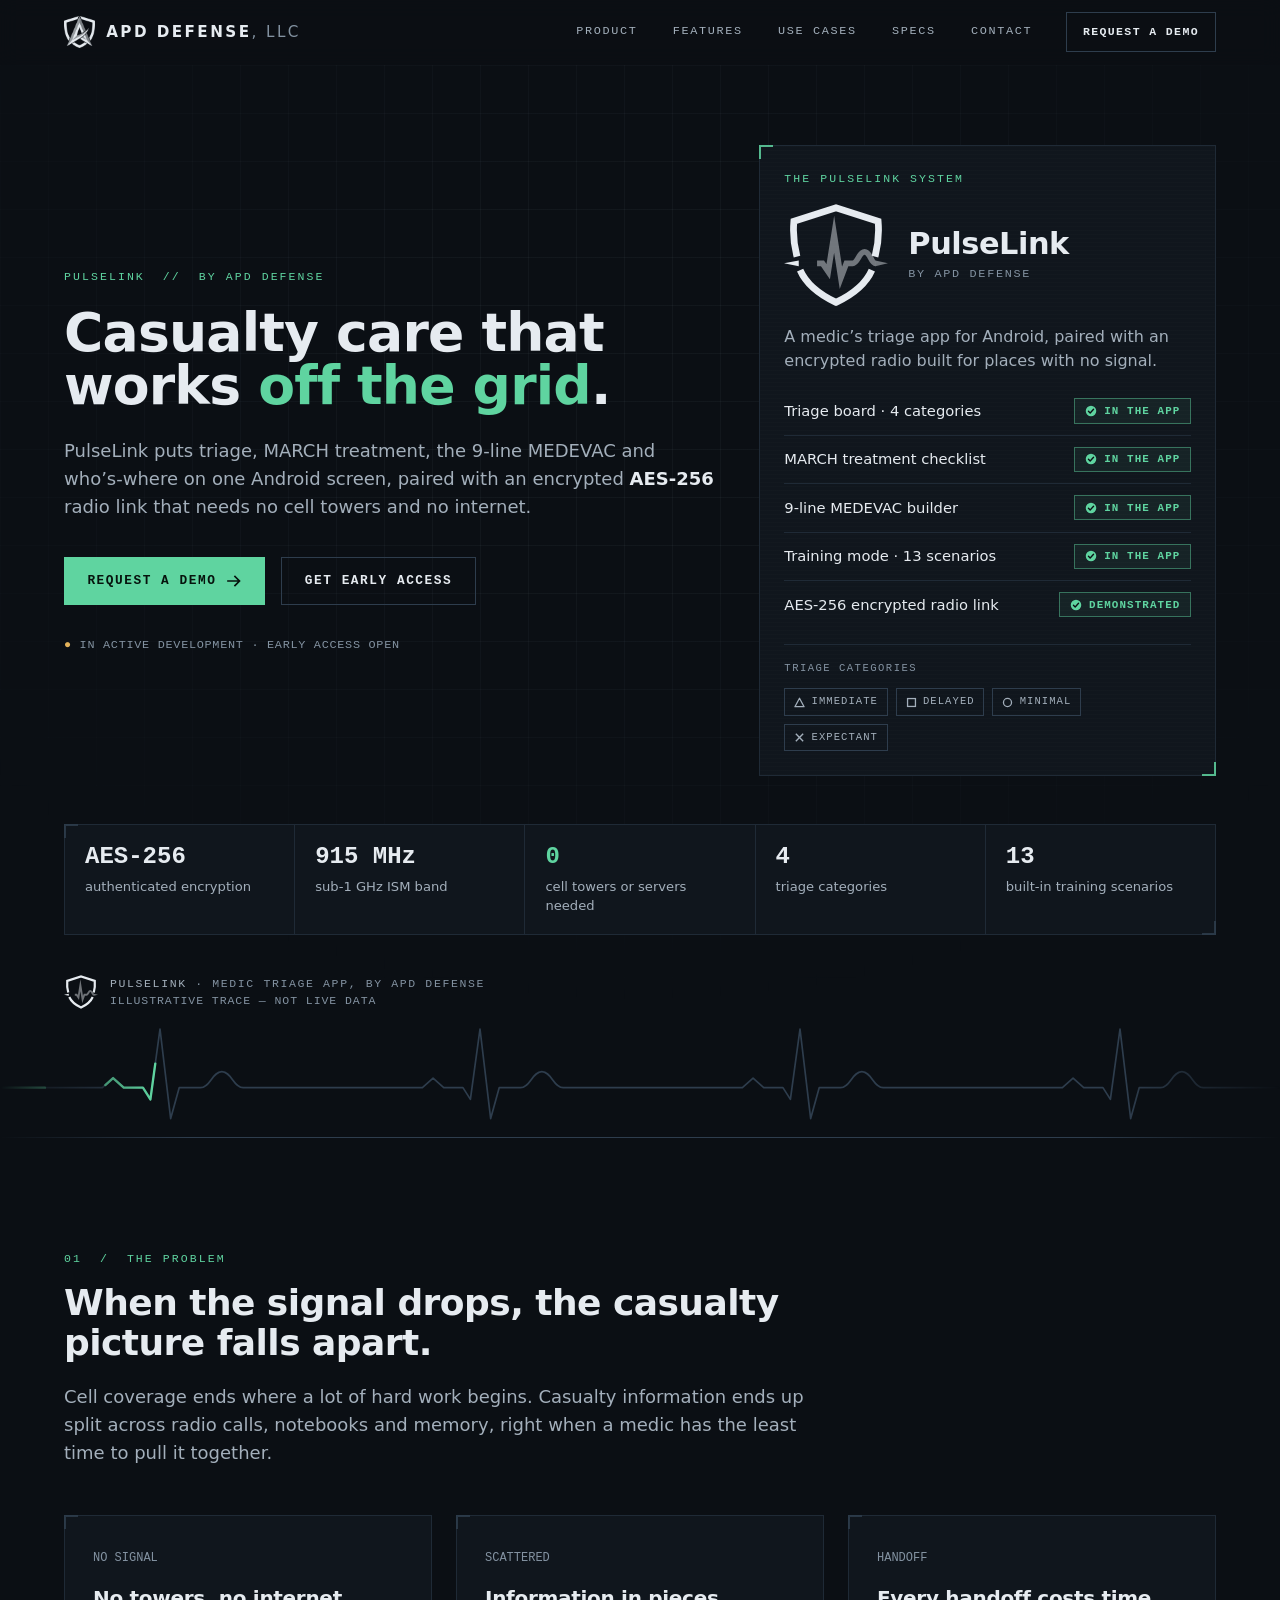
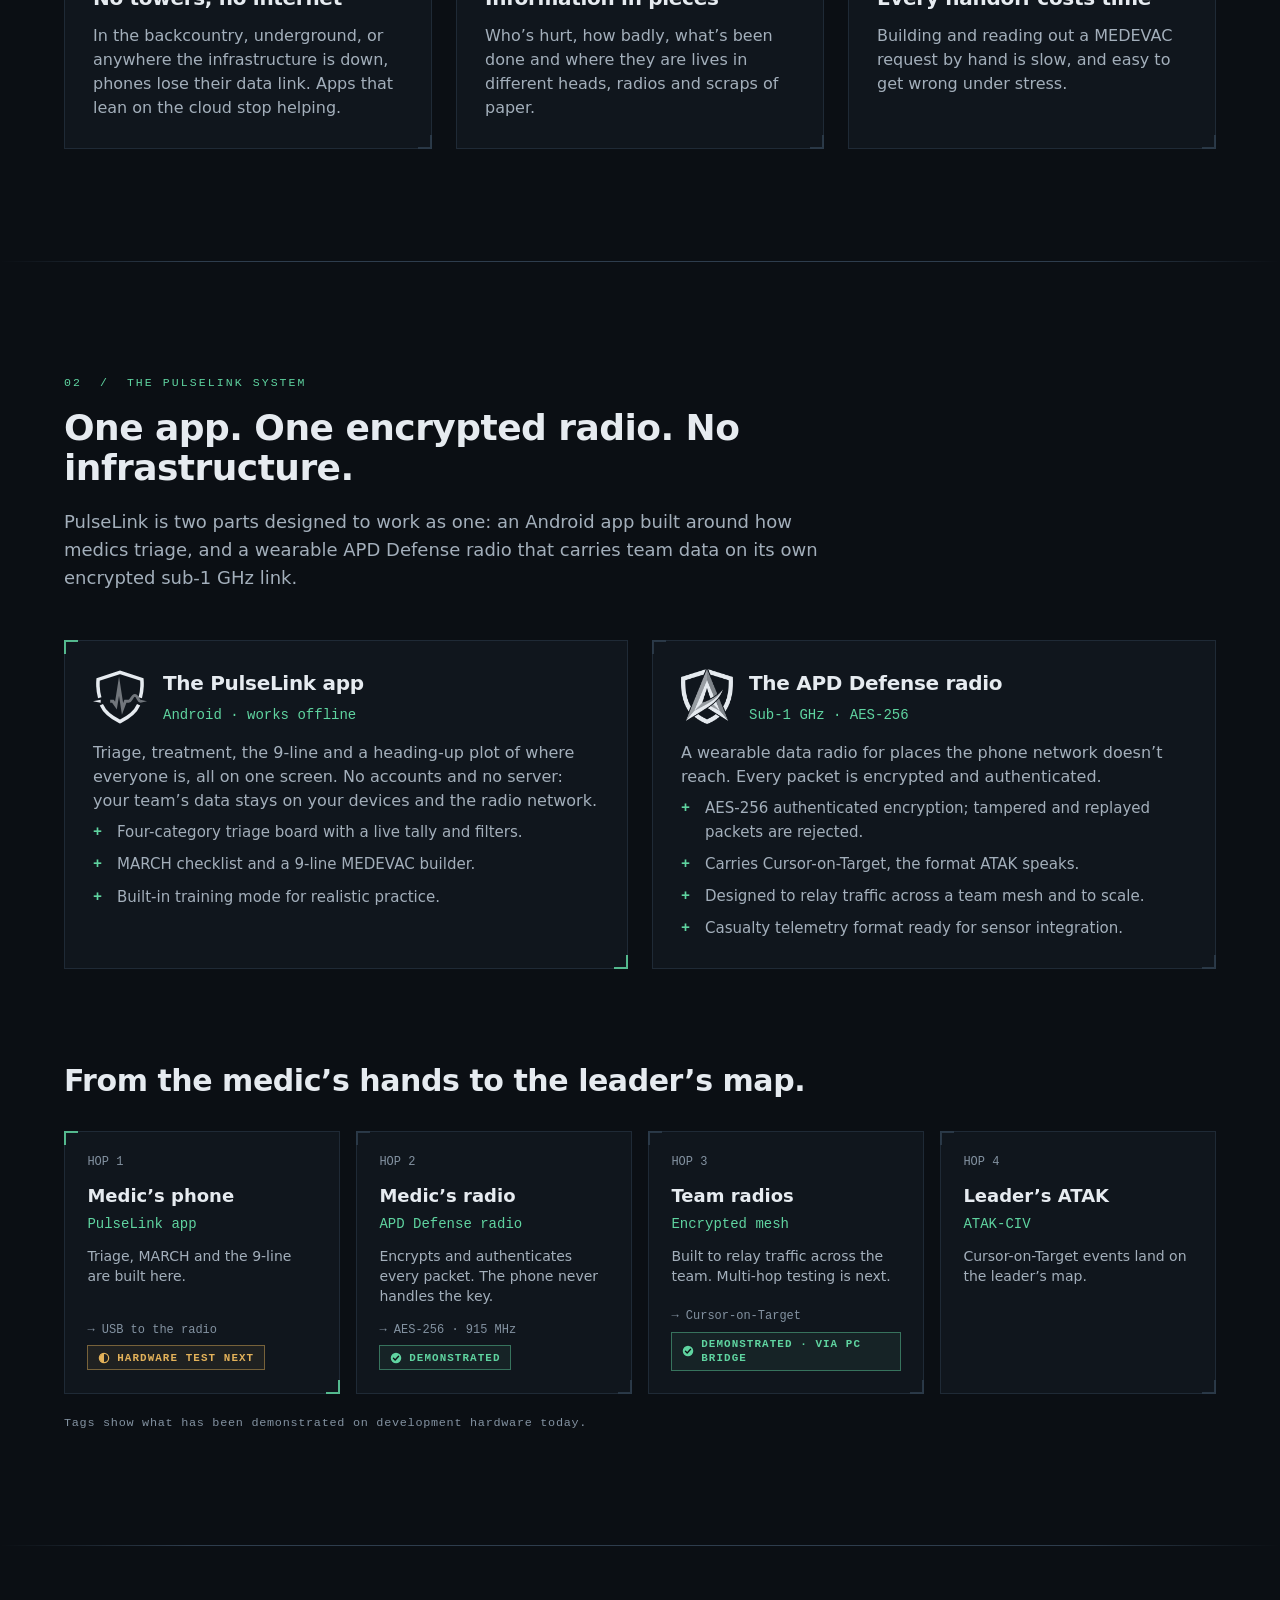
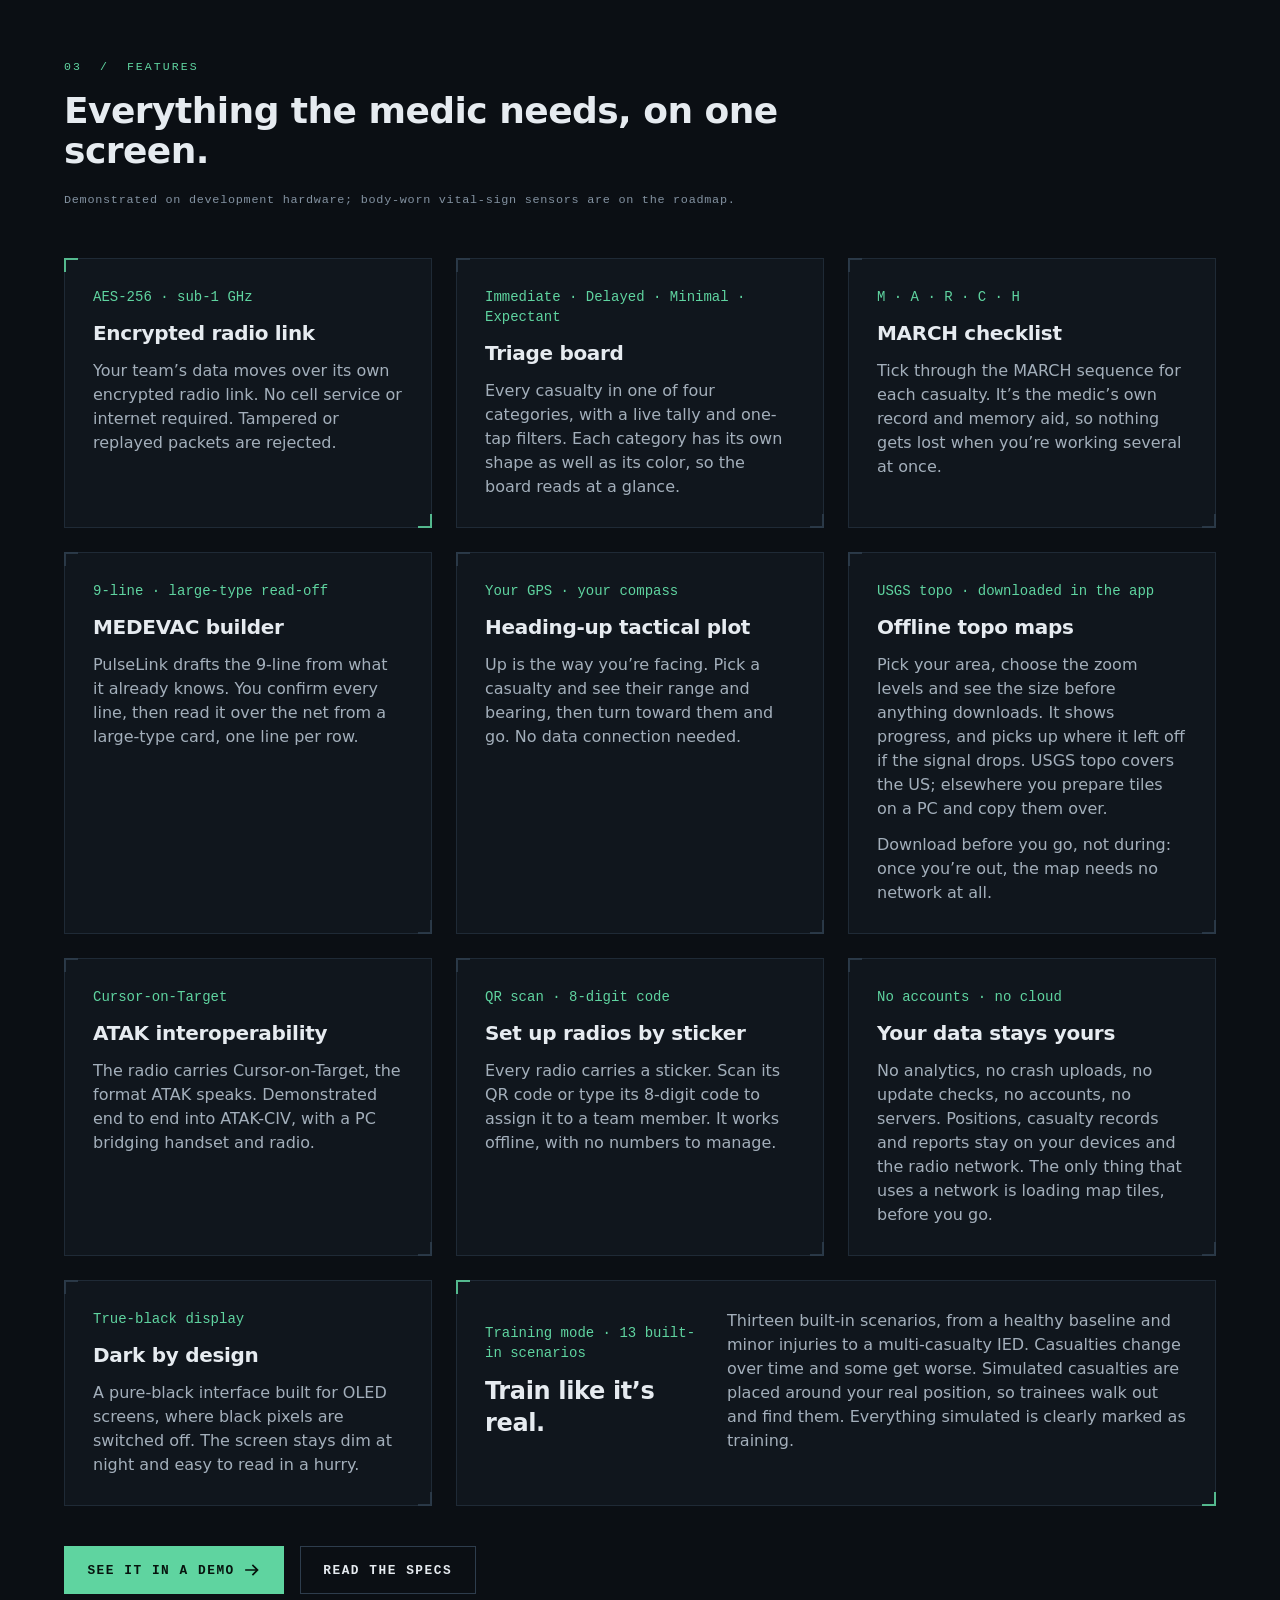
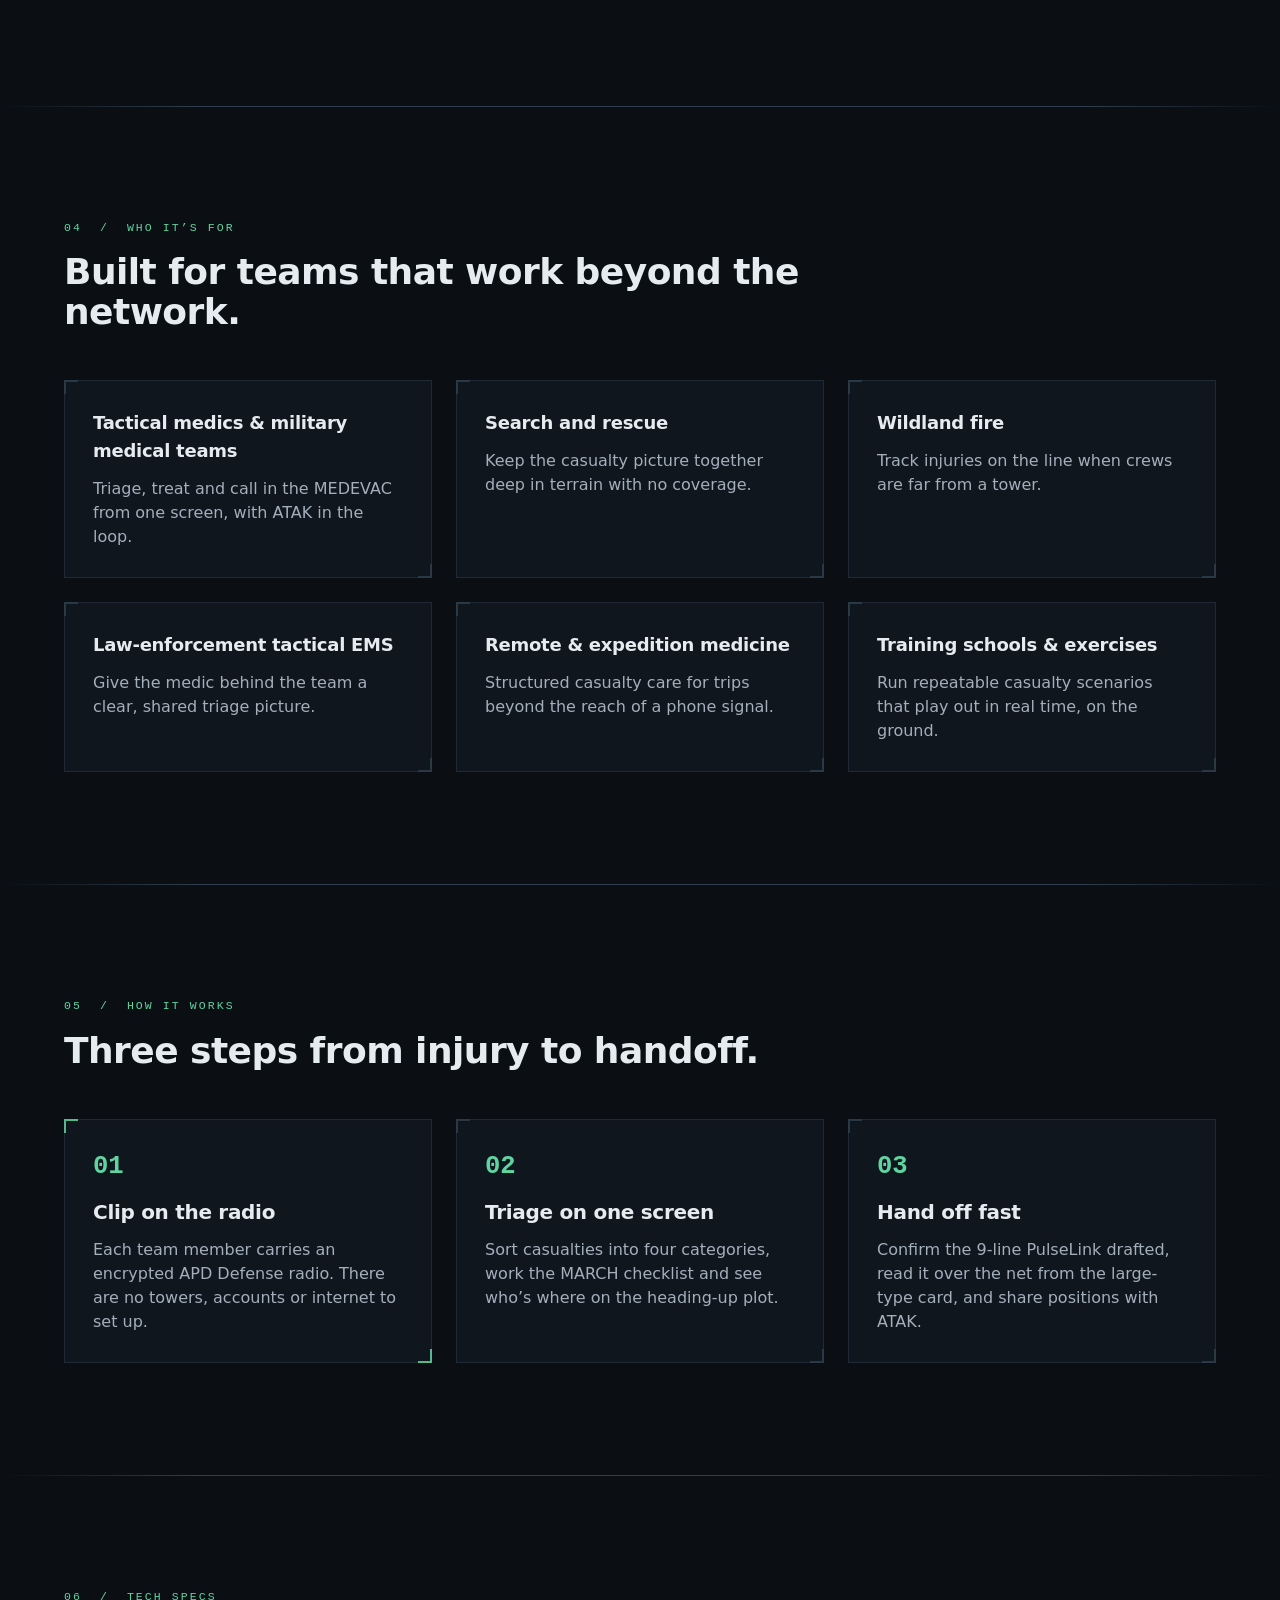
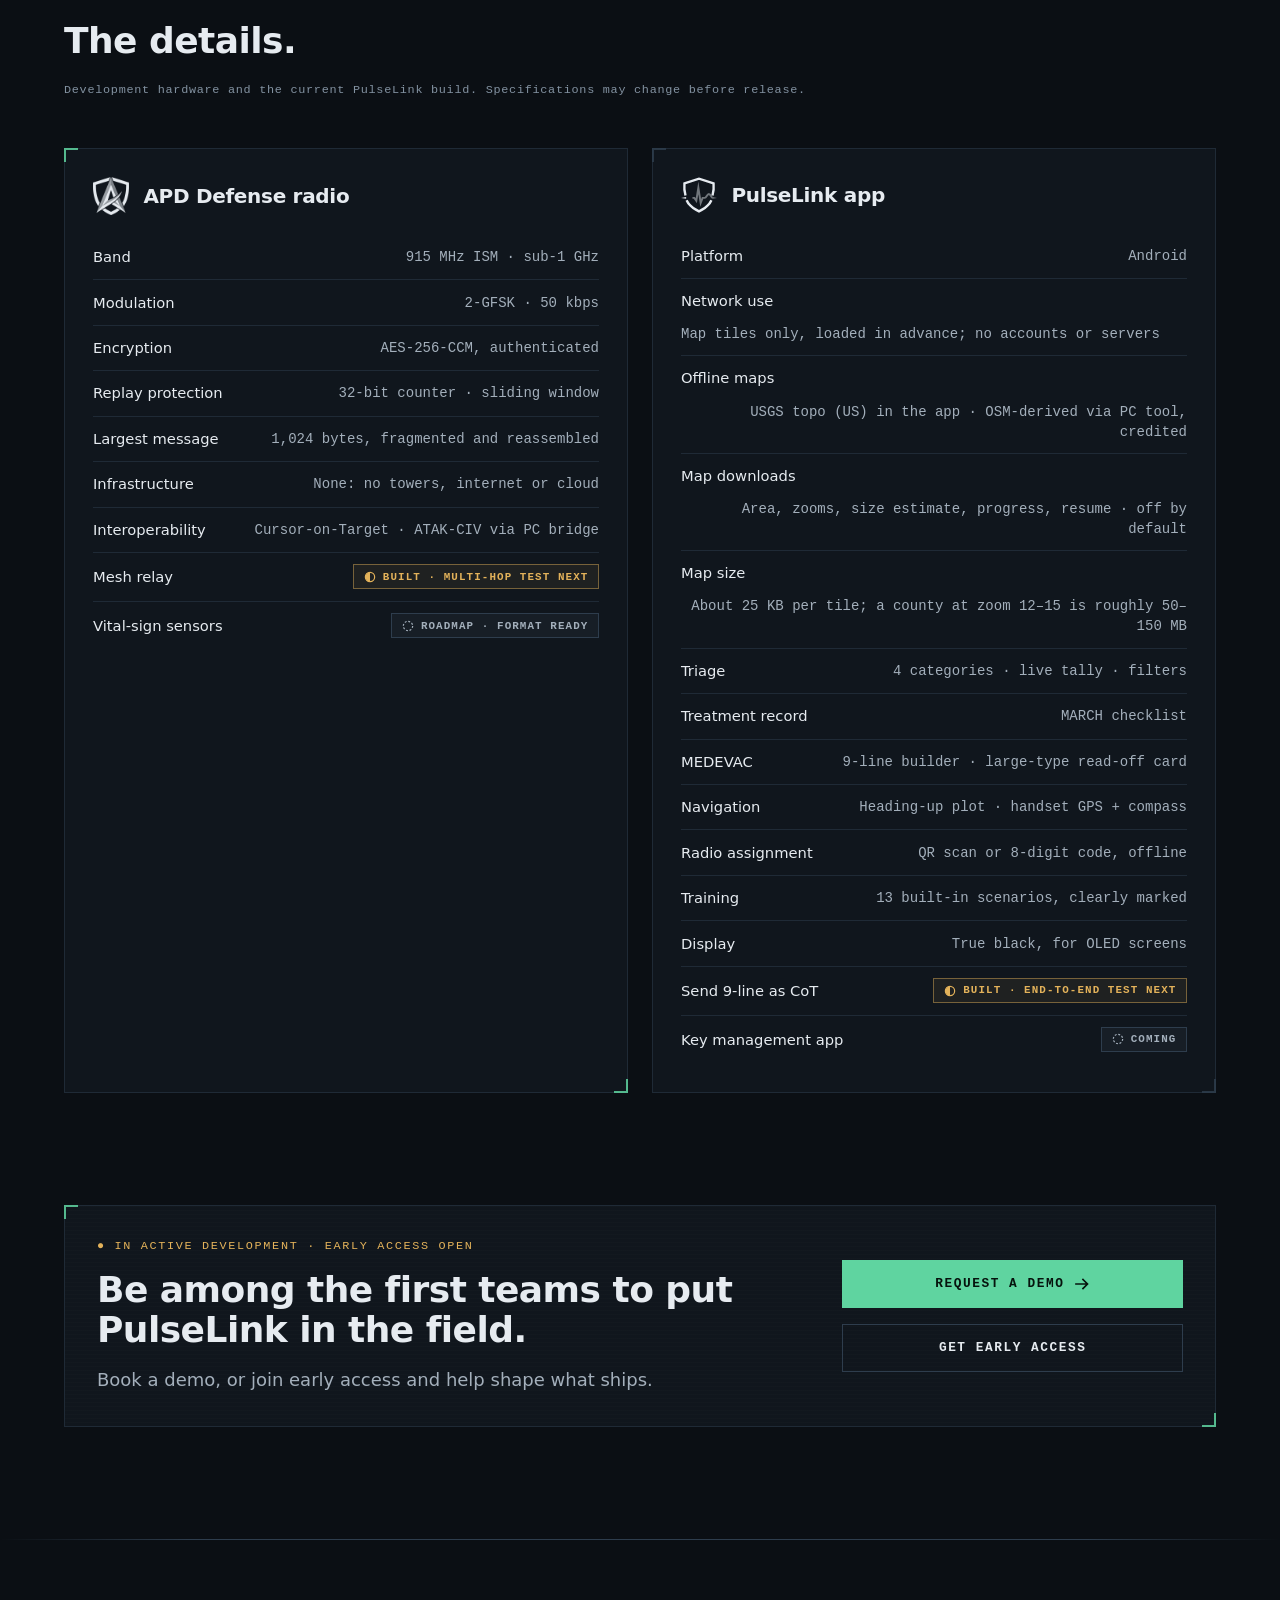
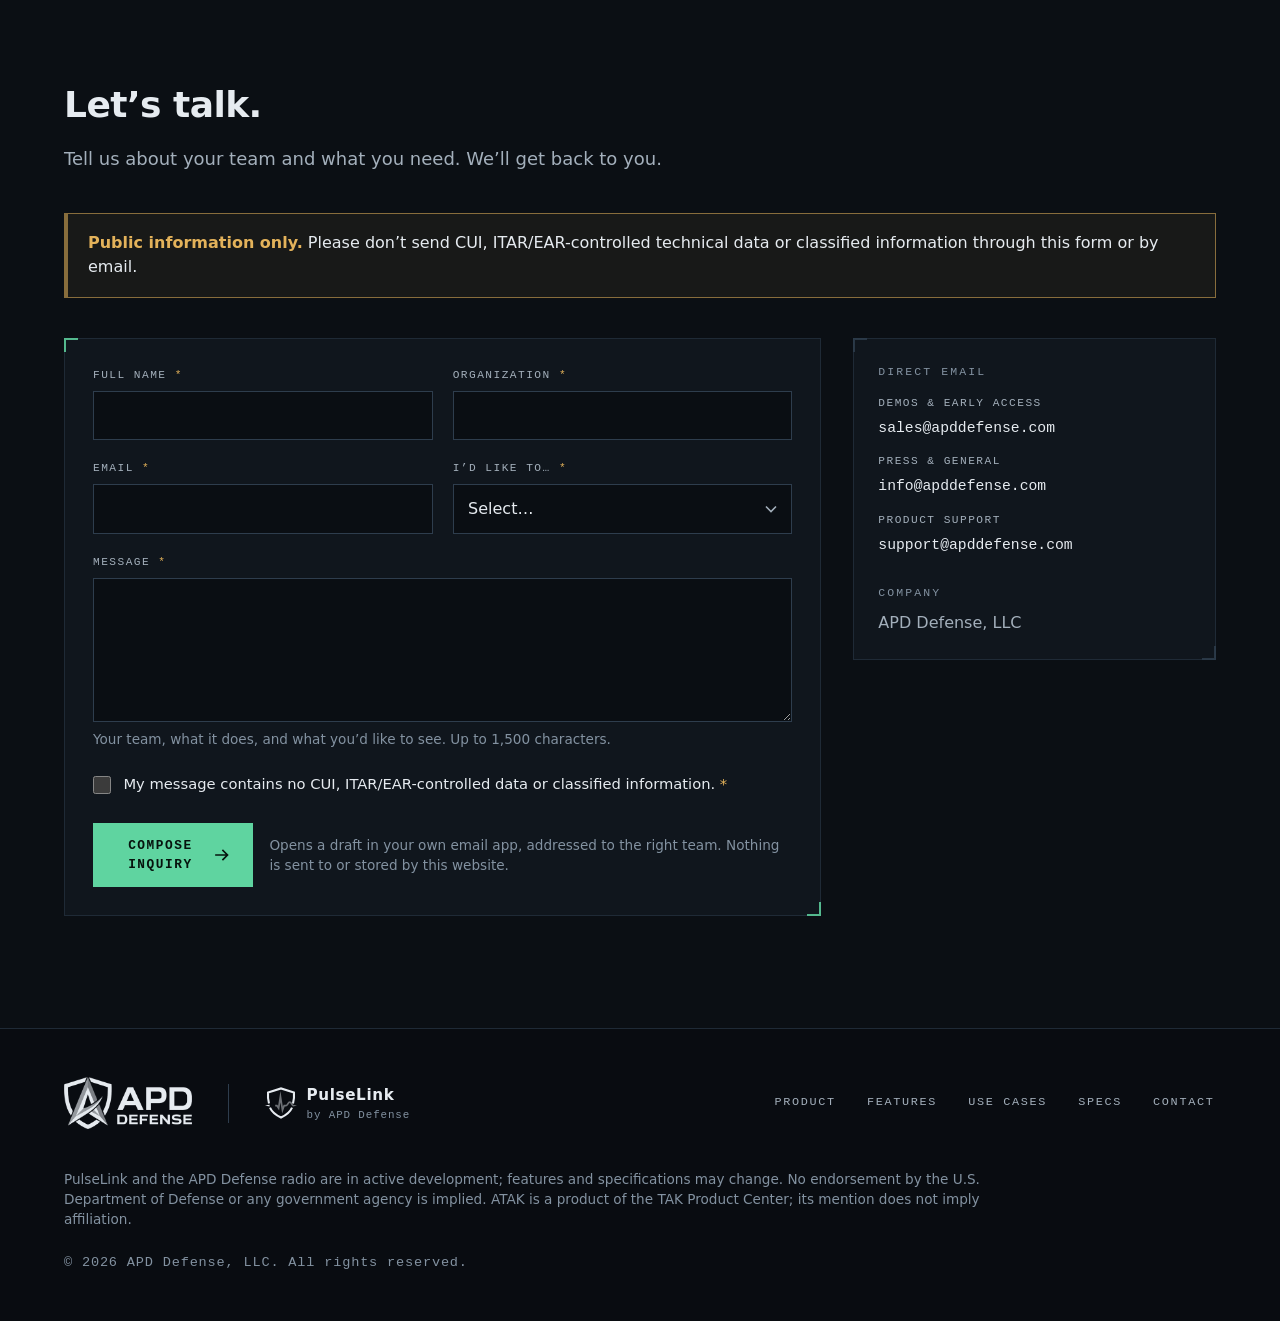
==== commit 5ba07aec: "In-app map downloads have shipped: drop the "Coming" tags PulseLink 0.7.0 and APD Defense 0.3.0 both" ====
--- a/index.html
+++ b/index.html
@@ -415,12 +415,10 @@
       </article>
 
       <article class="panel brk brk-slate card reveal p-7 flex flex-col" style="padding:1.75rem;--d:270ms" aria-labelledby="f11-title">
-        <p class="mono text-sm" style="margin:0;color:var(--accent)">USGS topo &middot; OSM-derived</p>
+        <p class="mono text-sm" style="margin:0;color:var(--accent)">USGS topo &middot; downloaded in the app</p>
         <h3 id="f11-title" class="mt-3 text-xl font-semibold">Offline topo maps</h3>
-        <p class="mt-3" style="color:var(--muted)">Load the map for your area before you go &mdash; USGS topo across the US, OpenStreetMap-derived tiles elsewhere, with the credit shown on the map. Once you&rsquo;re out, the map needs no network at all.</p>
-        <div class="mt-auto" style="padding-top:1rem;margin-top:auto">
-          <span class="tag tag-roadmap"><svg width="12" height="12" aria-hidden="true"><use href="#i-roadmap"/></svg>In-app downloads coming</span>
-        </div>
+        <p class="mt-3" style="color:var(--muted)">Pick your area, choose the zoom levels and see the size before anything downloads. It shows progress, and picks up where it left off if the signal drops. USGS topo covers the US; elsewhere you prepare tiles on a PC and copy them over.</p>
+        <p class="mt-3" style="color:var(--muted)">Download before you go, not during: once you&rsquo;re out, the map needs no network at all.</p>
       </article>
 
       <article class="panel brk brk-slate card reveal p-7" style="padding:1.75rem;--d:180ms" aria-labelledby="f6-title">
@@ -593,7 +591,9 @@
         <dl class="mt-5" style="margin-bottom:0">
           <div class="status-row"><dt class="status-name">Platform</dt><dd class="mono text-sm" style="margin:0;color:var(--muted);text-align:right">Android</dd></div>
           <div class="status-row"><dt class="status-name">Network use</dt><dd class="mono text-sm" style="margin:0;color:var(--muted);text-align:right">Map tiles only, loaded in advance; no accounts or servers</dd></div>
-          <div class="status-row"><dt class="status-name">Offline maps</dt><dd class="mono text-sm" style="margin:0;color:var(--muted);text-align:right">USGS topo (US) &middot; OSM-derived elsewhere, credited</dd></div>
+          <div class="status-row"><dt class="status-name">Offline maps</dt><dd class="mono text-sm" style="margin:0;color:var(--muted);text-align:right">USGS topo (US) in the app &middot; OSM-derived via PC tool, credited</dd></div>
+          <div class="status-row"><dt class="status-name">Map downloads</dt><dd class="mono text-sm" style="margin:0;color:var(--muted);text-align:right">Area, zooms, size estimate, progress, resume &middot; off by default</dd></div>
+          <div class="status-row"><dt class="status-name">Map size</dt><dd class="mono text-sm" style="margin:0;color:var(--muted);text-align:right">About 25&nbsp;KB per tile; a county at zoom 12&ndash;15 is roughly 50&ndash;150&nbsp;MB</dd></div>
           <div class="status-row"><dt class="status-name">Triage</dt><dd class="mono text-sm" style="margin:0;color:var(--muted);text-align:right">4 categories &middot; live tally &middot; filters</dd></div>
           <div class="status-row"><dt class="status-name">Treatment record</dt><dd class="mono text-sm" style="margin:0;color:var(--muted);text-align:right">MARCH checklist</dd></div>
           <div class="status-row"><dt class="status-name">MEDEVAC</dt><dd class="mono text-sm" style="margin:0;color:var(--muted);text-align:right">9-line builder &middot; large-type read-off card</dd></div>
@@ -602,7 +602,6 @@
           <div class="status-row"><dt class="status-name">Training</dt><dd class="mono text-sm" style="margin:0;color:var(--muted);text-align:right">13 built-in scenarios, clearly marked</dd></div>
           <div class="status-row"><dt class="status-name">Display</dt><dd class="mono text-sm" style="margin:0;color:var(--muted);text-align:right">True black, for OLED screens</dd></div>
           <div class="status-row"><dt class="status-name">Send 9-line as CoT</dt><dd style="margin:0;text-align:right"><span class="tag tag-partial"><svg width="12" height="12" aria-hidden="true"><use href="#i-partial"/></svg>Built &middot; end-to-end test next</span></dd></div>
-          <div class="status-row"><dt class="status-name">In-app map downloads</dt><dd style="margin:0;text-align:right"><span class="tag tag-roadmap"><svg width="12" height="12" aria-hidden="true"><use href="#i-roadmap"/></svg>Coming &middot; optional, off by default</span></dd></div>
           <div class="status-row"><dt class="status-name">Key management app</dt><dd style="margin:0;text-align:right"><span class="tag tag-roadmap"><svg width="12" height="12" aria-hidden="true"><use href="#i-roadmap"/></svg>Coming</span></dd></div>
         </dl>
       </article>
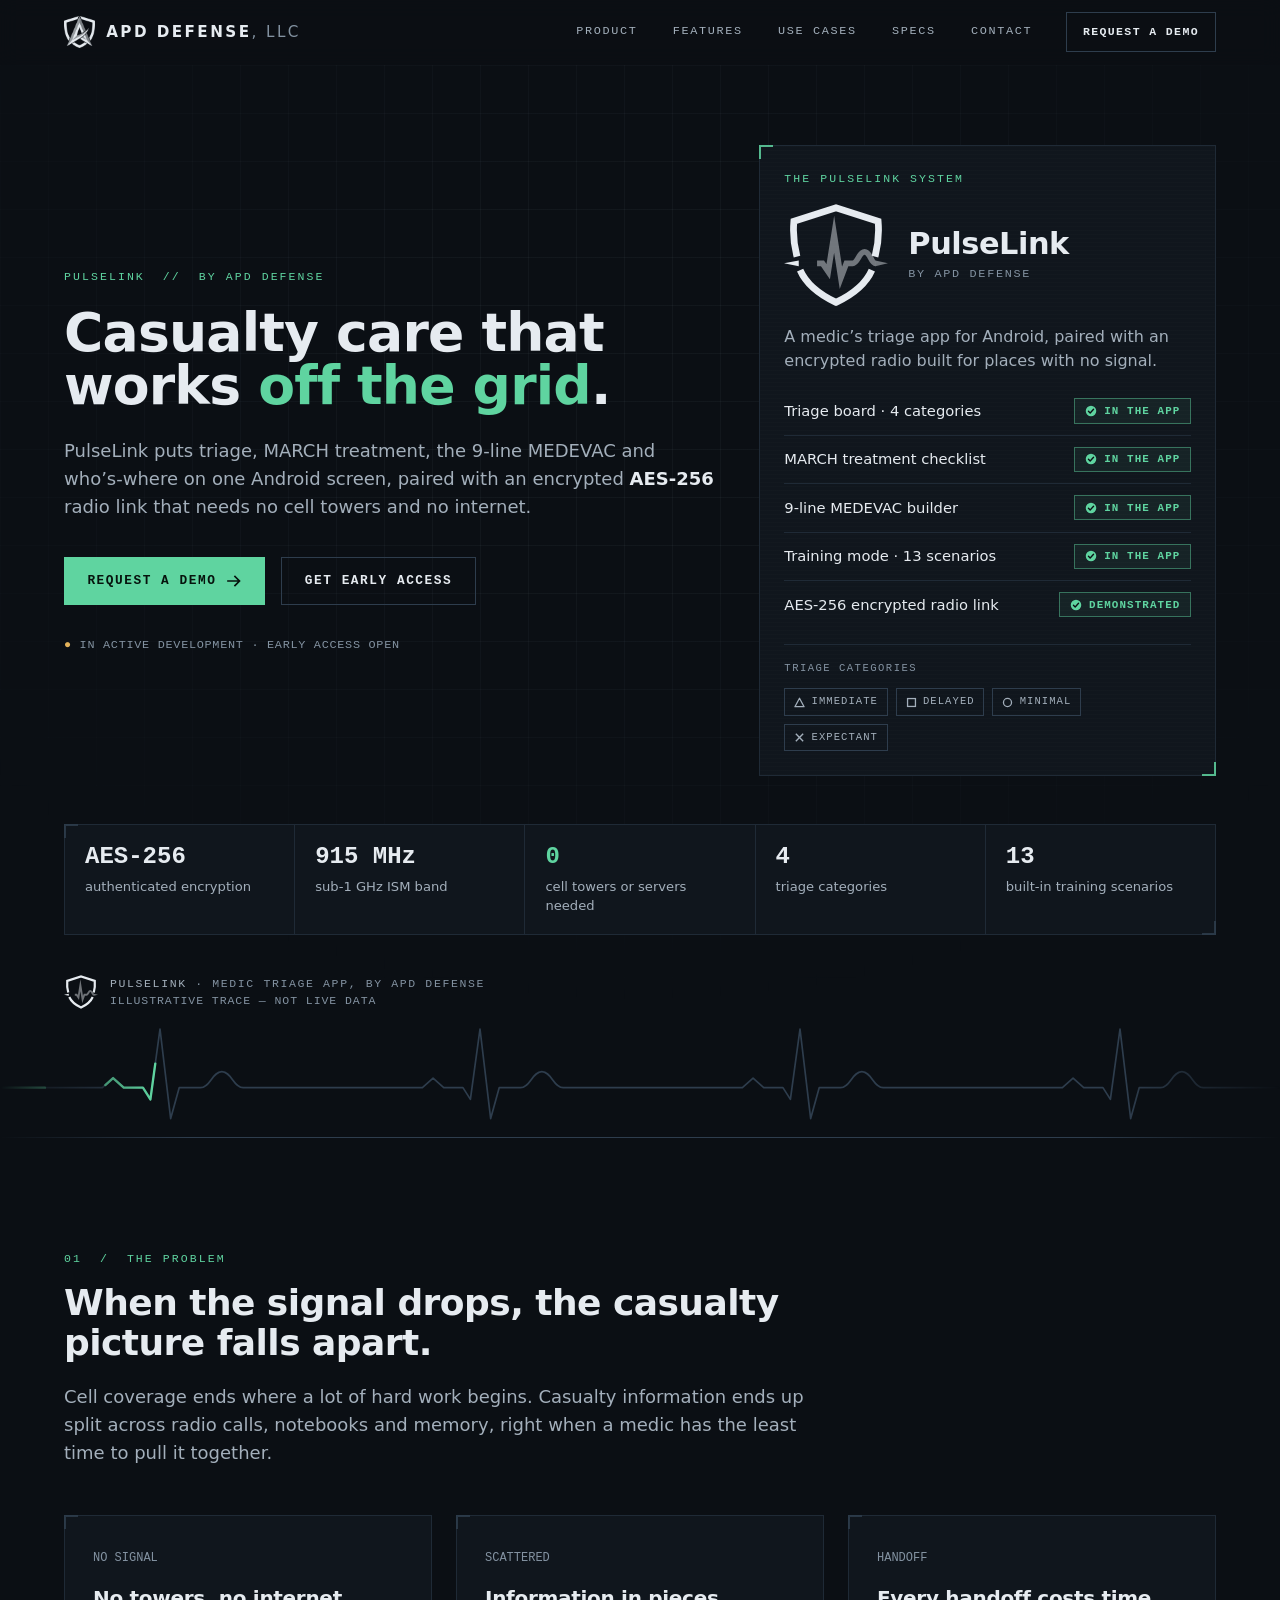
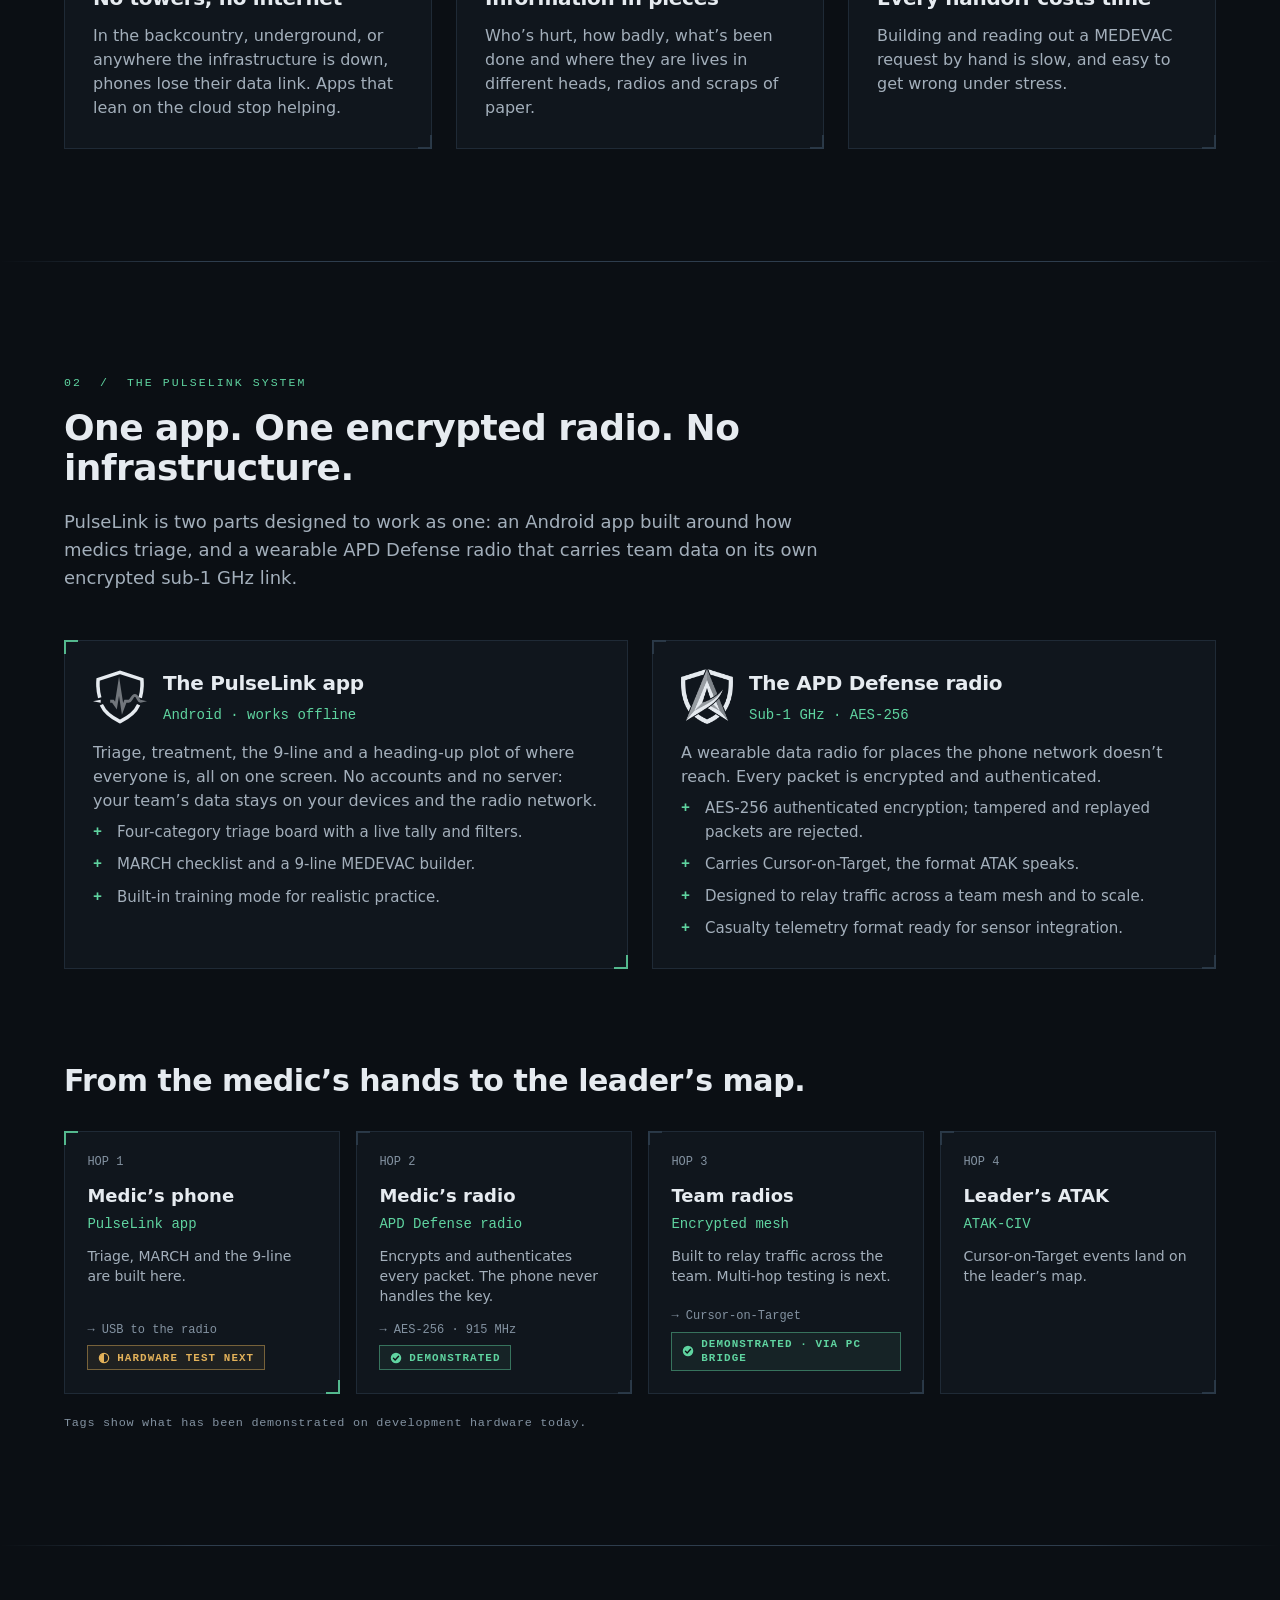
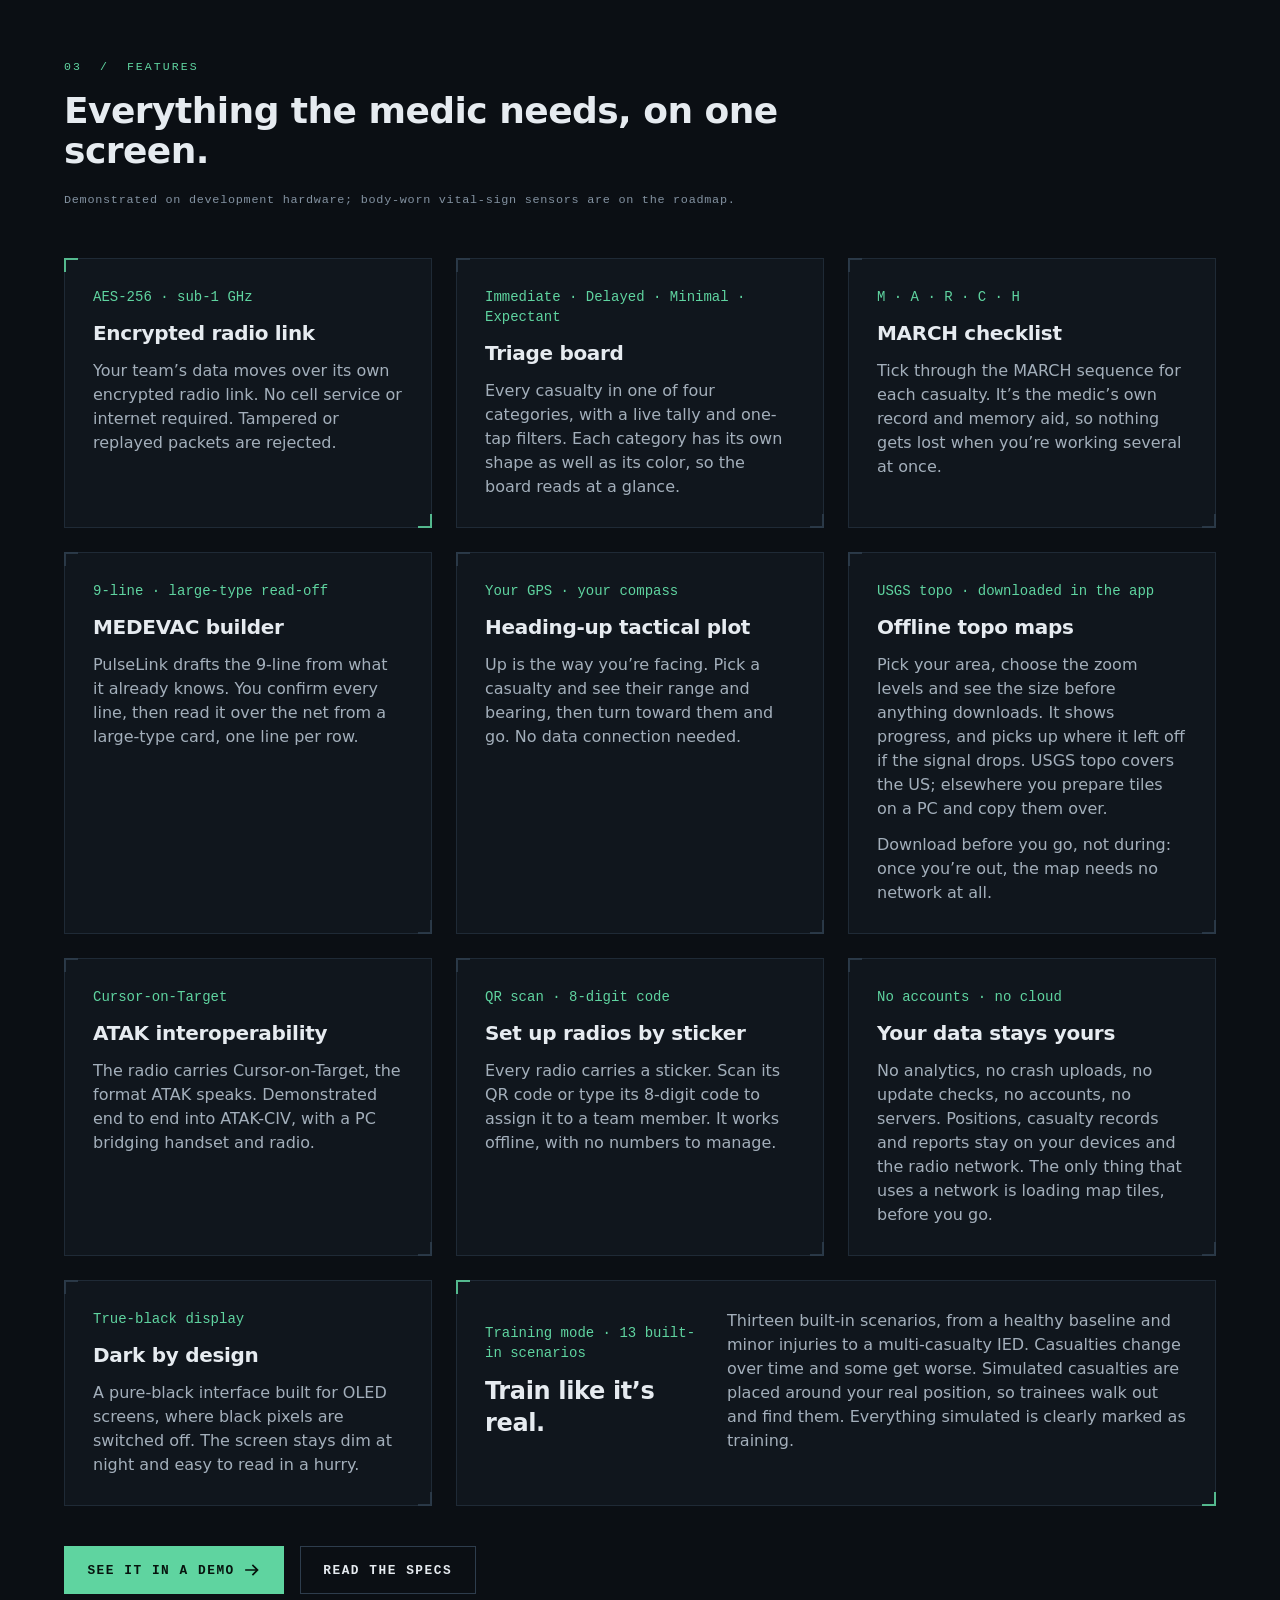
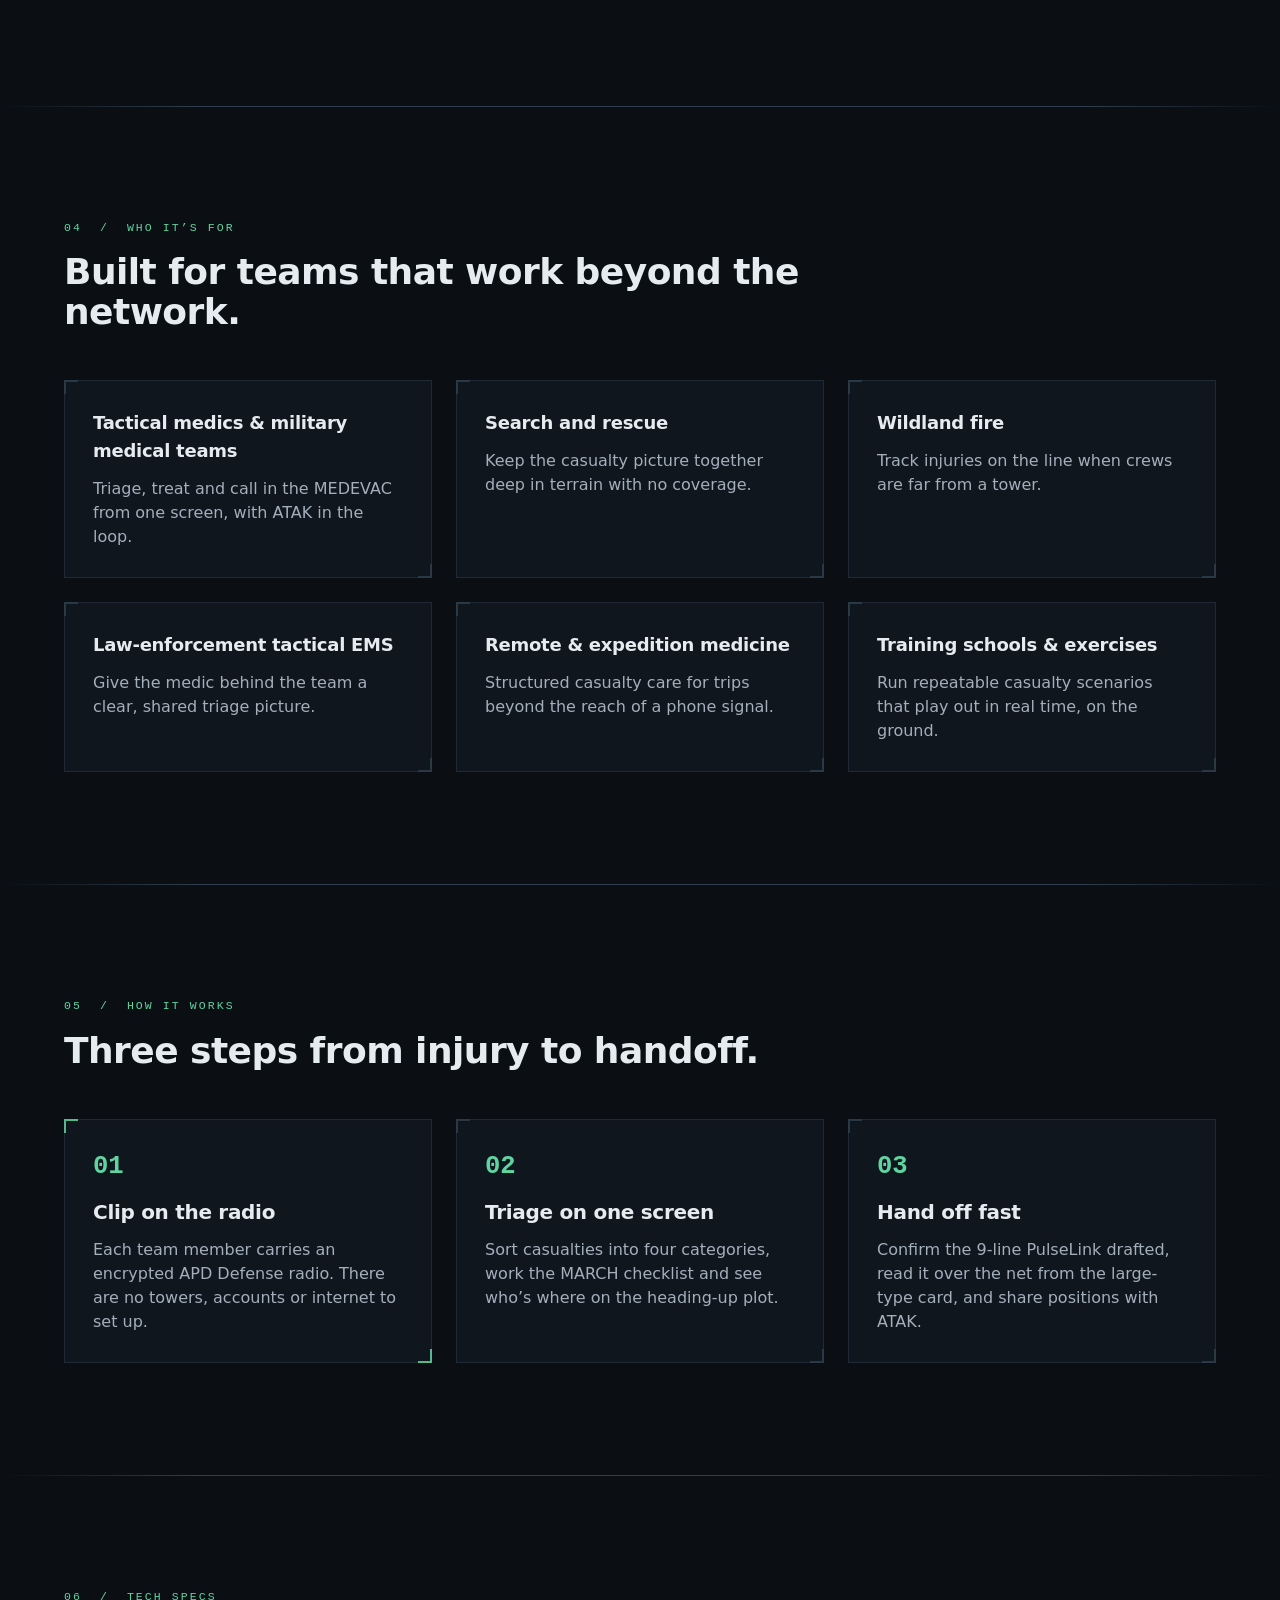
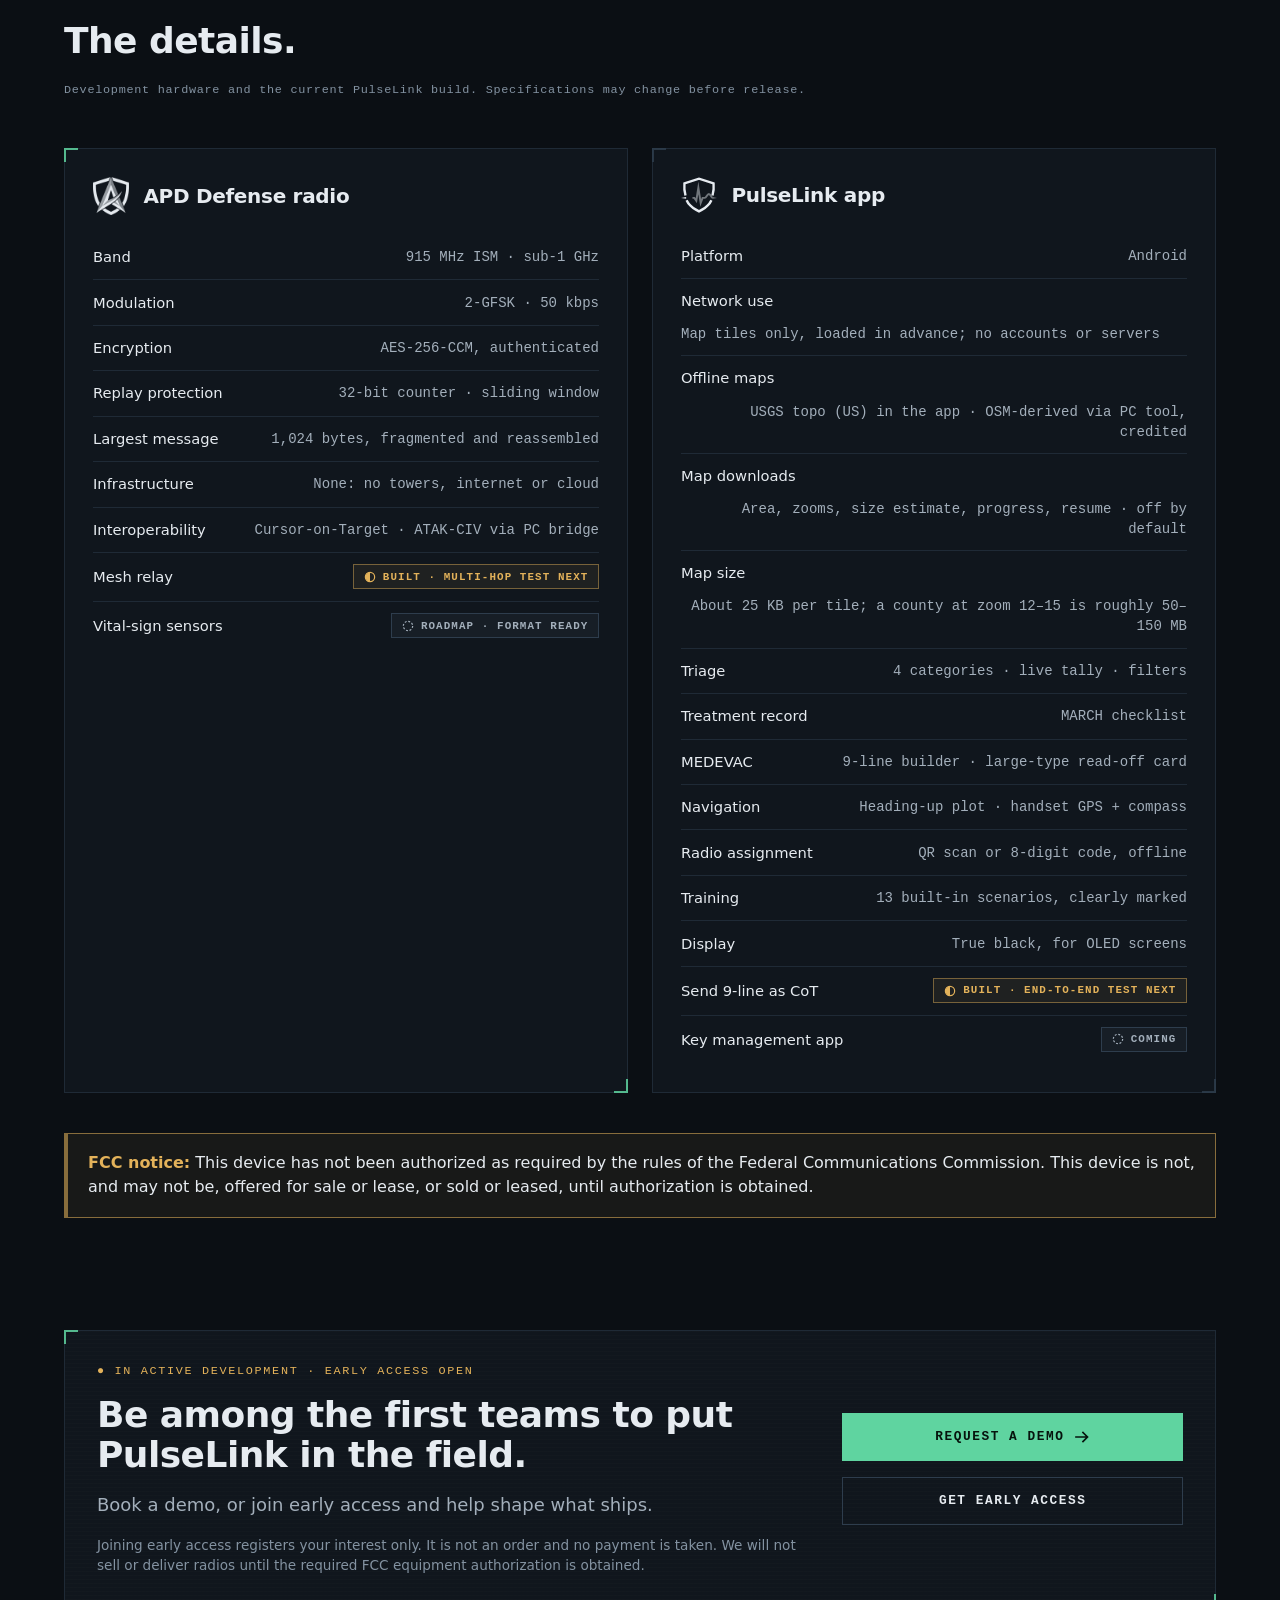
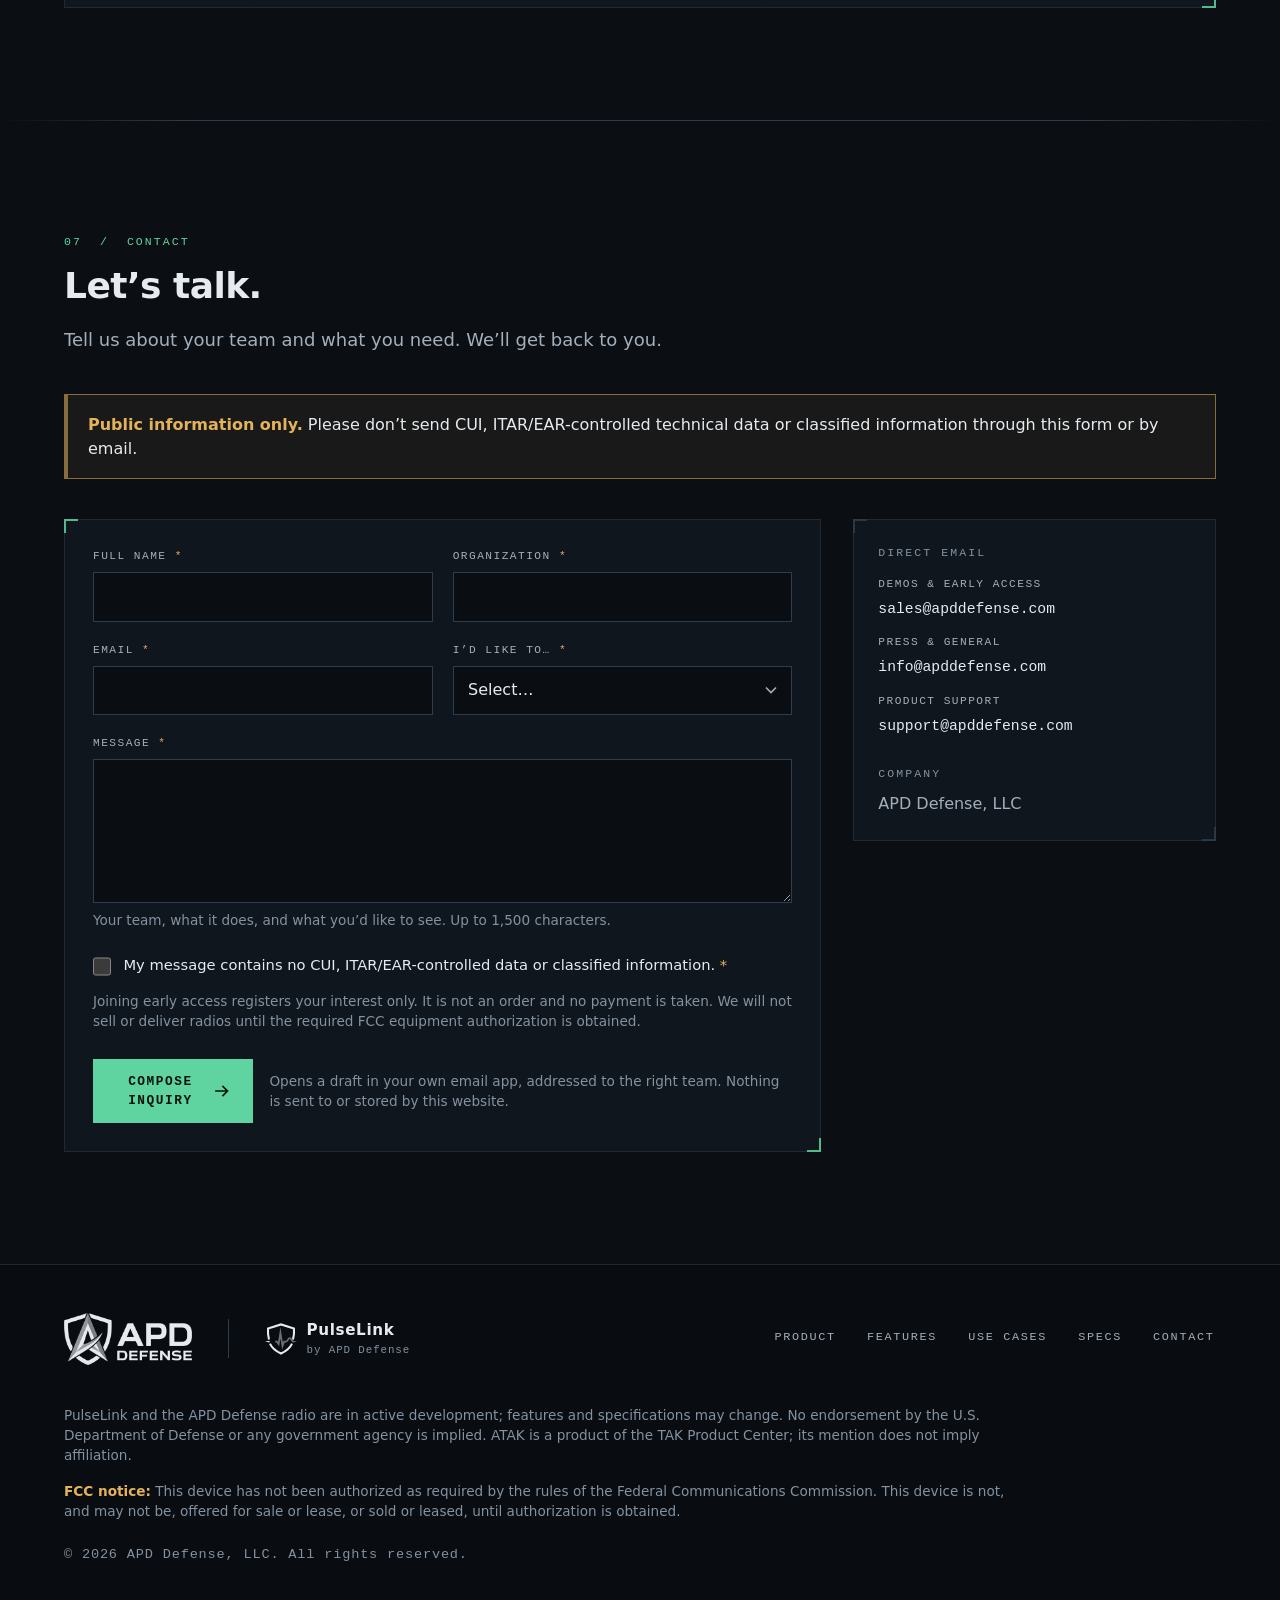
==== commit e0b8add3: "Add FCC pre-authorization notice and interest-only early-access wording The APD Defense radio is adv" ====
--- a/index.html
+++ b/index.html
@@ -32,15 +32,28 @@
   a { color: #5FD4A0; }
   img, svg { max-width: 100%; }
   [hidden] { display: none !important; }
-  /* ANIMATION TIMING - edit here; no rebuild needed.
+  /* ANIMATION TIMING - edit here; no rebuild needed EXCEPT where noted.
      PulseLink logo:
        --beat          one heartbeat, in seconds = 60 / bpm.   3s = 20 bpm   (2s = 30 bpm, 1s = 60 bpm)
        --sweep         how long the monitor takes to write the logo trace on each beat (the "scrolling speed").
-       --sweep-end     derived (sweep / beat); the script recomputes it from the two above.
+                       The sweep's "writing finishes here" point is a literal 14% keyframe in
+                       tailwind.input.css (= 0.42s of a 3s beat), so retiming the sweep DOES need a rebuild:
+                       change --sweep here and the 14% (and the right tip's 13.3%) there together. It stopped
+                       being a derived --sweep-end variable in site-v1.4.1, which fixed a Blink-only flash at
+                       the loop point. The two shield pulses are pinned to the same 14% window, so they need
+                       rescaling then too -- see the shield-beat comment in tailwind.input.css.
+       --pulse-atrial  how far the shield swells on the FIRST pulse, as the sweep crosses the P wave (the
+                       small early bump). 1 = no movement at all.
+       --pulse-ventricular
+                       the SECOND pulse, as the sweep crosses the R spike. Deliberately the larger of the
+                       two, because the R spike is much the taller feature. These two are the only lub-dub
+                       knobs that need no rebuild. WHEN each pulse fires is a percentage of the beat derived
+                       from the trace's arc length; moving those would break the alignment they exist to
+                       create, so tune presence with these amplitudes (or the decay), never with the timing.
      Page-wide hero EKG trace:
        --strip-period  one loop of the green pulse across the whole strip. Deliberately INDEPENDENT of --beat:
                        the hero traces continuously at its own speed, and retuning one never moves the other. */
-  :root { --beat: 3s; --sweep: 0.42s; --sweep-end: 14%; --strip-period: 2.667s; }
+  :root { --beat: 3s; --sweep: 0.42s; --strip-period: 2.667s; --pulse-atrial: 1.010; --pulse-ventricular: 1.034; }
 
 
 </style>
@@ -606,6 +619,11 @@
         </dl>
       </article>
     </div>
+
+    <!-- FCC pre-authorization notice, 47 CFR 2.803(c)(2)(iii)(A). Must stay conspicuous next to the radio specs. -->
+    <div id="fcc-notice" class="notice reveal mt-10" style="margin-top:2.5rem" role="note">
+      <p style="margin:0;color:var(--text)"><strong>FCC notice:</strong> This device has not been authorized as required by the rules of the Federal Communications Commission. This device is not, and may not be, offered for sale or lease, or sold or leased, until authorization is obtained.</p>
+    </div>
   </div>
 </section>
 
@@ -621,6 +639,7 @@
           </p>
           <h2 id="ea-title" class="mt-4 text-3xl sm:text-4xl font-semibold">Be among the first teams to put PulseLink in the field.</h2>
           <p class="lede mt-4 text-lg" style="margin-bottom:0">Book a demo, or join early access and help shape what ships.</p>
+          <p class="text-sm" style="margin:1rem 0 0;color:var(--dim);font-size:.85rem">Joining early access registers your interest only. It is not an order and no payment is taken. We will not sell or deliver radios until the required FCC equipment authorization is obtained.</p>
         </div>
         <div class="lg:col-span-4 flex flex-col gap-4">
           <a class="btn btn-primary" href="#contact" data-inquiry="demo">Request a Demo
@@ -689,6 +708,7 @@
             <input id="f-ack" name="ack" type="checkbox" required>
             <span>My message contains no CUI, ITAR/EAR-controlled data or classified information. <span aria-hidden="true" style="color:var(--amber)">*</span></span>
           </label>
+          <p class="text-sm" style="margin:.9rem 0 0;color:var(--dim);font-size:.85rem">Joining early access registers your interest only. It is not an order and no payment is taken. We will not sell or deliver radios until the required FCC equipment authorization is obtained.</p>
         </div>
 
         <div class="mt-7 flex flex-col sm:flex-row sm:items-center gap-4" style="margin-top:1.75rem">
@@ -754,6 +774,7 @@
         PulseLink and the APD Defense radio are in active development; features and specifications may change.
         No endorsement by the U.S. Department of Defense or any government agency is implied. ATAK is a product of the TAK Product Center; its mention does not imply affiliation.
       </p>
+      <p style="margin:1rem 0 0"><strong style="color:var(--amber)">FCC notice:</strong> This device has not been authorized as required by the rules of the Federal Communications Commission. This device is not, and may not be, offered for sale or lease, or sold or leased, until authorization is obtained.</p>
       <p class="mono" style="margin:1.5rem 0 0;letter-spacing:.06em">&copy; 2026 APD Defense, LLC. All rights reserved.</p>
     </div>
   </div>
@@ -796,13 +817,10 @@
   /* ---- Preview ribbon ---- */
   if (SITE_CONFIG.PREVIEW_MODE) { $('preview-ribbon').hidden = false; }
 
-  /* ---- Logo heartbeat: derive the "writing finishes here" point from the timing knobs in the <head> ---- */
-  (function () {
-    function secs(v) { v = String(v || '').trim(); var n = parseFloat(v); return /ms$/.test(v) ? n / 1000 : n; }
-    var cs = window.getComputedStyle(root);
-    var beat = secs(cs.getPropertyValue('--beat')), sw = secs(cs.getPropertyValue('--sweep'));
-    if (beat > 0 && sw > 0) { root.style.setProperty('--sweep-end', Math.min(90, sw / beat * 100).toFixed(3) + '%'); }
-  })();
+  /* The "writing finishes here" point used to be derived here into a --sweep-end custom property, which fed
+     four linear() easings. That is gone as of site-v1.4.1: the point is now a literal 14% keyframe in
+     assets/site.css, because the two-animations-plus-linear() arrangement let Blink paint one frame of the
+     completed trace at full brightness at each loop point. Nothing reads --sweep-end any more. */
 
   /* ---- PulseLink marks: animated sweep symbol normally, static symbol while the tab is hidden ---- */
 
--- a/assets/site.css
+++ b/assets/site.css
@@ -1,2 +1,2 @@
-:root{--bg:#0b0f14;--panel:#10161d;--panel-2:#141b24;--line:#1f2a36;--line-strong:#2e3d4d;--text:#e6ebf0;--muted:#a3afbb;--dim:#8392a1;--accent:#5fd4a0;--accent-ink:#06130d;--amber:#e3b25a;--sans:"Segoe UI Variable Display","Segoe UI",system-ui,-apple-system,"Helvetica Neue",Roboto,Arial,sans-serif;--mono:ui-monospace,"Cascadia Mono","SF Mono","JetBrains Mono",Consolas,"Liberation Mono",Menlo,monospace}html{color-scheme:dark;-webkit-text-size-adjust:100%}body,html{background:var(--bg)}body{color:var(--text);font-family:var(--sans);line-height:1.6;-webkit-font-smoothing:antialiased;overflow-x:hidden;text-rendering:optimizeLegibility}[hidden]{display:none!important}a{color:var(--accent)}h1,h2,h3{letter-spacing:-.015em;line-height:1.15}footer[id],section[id]{scroll-margin-top:5.5rem}@media (prefers-reduced-motion:no-preference){html{scroll-behavior:smooth}}:focus-visible{border-radius:2px;outline:2px solid var(--accent);outline-offset:3px}.wrap{margin-left:auto;margin-right:auto;max-width:76rem;padding-left:1.25rem;padding-right:1.25rem}@media (min-width:640px){.wrap{padding-left:2rem;padding-right:2rem}}.skip-link{background:var(--accent);color:var(--accent-ink);font-weight:600;left:1rem;padding:.6rem 1rem;position:absolute;text-decoration:none;top:-4rem;z-index:100}.skip-link:focus{top:1rem}.eyebrow,.mono{font-family:var(--mono)}.eyebrow{color:var(--accent);font-size:.72rem;letter-spacing:.18em;text-transform:uppercase}.eyebrow.dim{color:var(--dim)}.lede{color:var(--muted)}.grid-tex{background-image:linear-gradient(90deg,rgba(148,170,190,.055) 1px,transparent 0),linear-gradient(180deg,rgba(148,170,190,.055) 1px,transparent 0);background-size:48px 48px;-webkit-mask-image:radial-gradient(ellipse 85% 75% at 50% 30%,#000 25%,transparent 78%);mask-image:radial-gradient(ellipse 85% 75% at 50% 30%,#000 25%,transparent 78%)}.grid-tex,.scanlines{inset:0;pointer-events:none;position:absolute}.scanlines{background:repeating-linear-gradient(180deg,hsla(0,0%,100%,.022) 0 1px,transparent 1px 4px);opacity:.5}.panel{background:var(--panel);border:1px solid var(--line);position:relative}.brk:after,.brk:before{border:0 solid var(--accent);content:"";height:14px;opacity:.85;pointer-events:none;position:absolute;width:14px}.brk:before{border-left-width:2px;border-top-width:2px;left:-1px;top:-1px}.brk:after{border-bottom-width:2px;border-right-width:2px;bottom:-1px;right:-1px}.brk-slate:after,.brk-slate:before{border-color:var(--line-strong)}.card{transition:border-color .25s ease,transform .25s ease,background-color .25s ease}.card:hover{background:var(--panel-2);border-color:var(--line-strong)}.rule{background:linear-gradient(to right,transparent,var(--line-strong) 15%,var(--line-strong) 85%,transparent);border:0;height:1px;margin:0}.btn{align-items:center;background:transparent;border:1px solid var(--line-strong);color:var(--text);cursor:pointer;display:inline-flex;font-family:var(--mono);font-size:.8rem;font-weight:600;gap:.6rem;justify-content:center;letter-spacing:.12em;min-height:3rem;padding:.75rem 1.4rem;text-decoration:none;text-transform:uppercase;transition:background-color .2s ease,border-color .2s ease,color .2s ease,transform .2s ease}.btn.btn-primary{background:var(--accent);border-color:var(--accent);color:var(--accent-ink)}.btn.btn-primary:hover{background:#7fe0b6;border-color:#7fe0b6}.btn.btn-ghost:hover{background:rgba(95,212,160,.06);border-color:var(--accent);color:var(--accent)}.btn svg{flex:none}.btn:active{transform:translateY(1px)}.tag{align-items:center;border:1px solid;display:inline-flex;font-family:var(--mono);font-size:.68rem;font-weight:600;gap:.45rem;letter-spacing:.1em;line-height:1.3;padding:.28rem .6rem;text-transform:uppercase;white-space:normal}.tag svg{flex:none}.tag-verified{background:rgba(95,212,160,.07);border-color:rgba(95,212,160,.45);color:var(--accent)}.tag-partial{background:rgba(227,178,90,.07);border-color:rgba(227,178,90,.45);color:var(--amber)}.tag-roadmap{background:rgba(163,175,187,.05);border-color:var(--line-strong);color:var(--muted)}.facts{list-style:none;margin:0;padding:0}.facts li{color:var(--muted);font-size:.94rem;line-height:1.55;margin-top:.55rem;padding-left:1.5rem;position:relative}.facts li:before{font-family:var(--mono);font-weight:700;left:0;position:absolute;top:0}.facts.built li:before{color:var(--accent);content:"+"}.facts.notyet li:before{color:var(--amber);content:"\2013"}.facts-label{color:var(--dim);font-family:var(--mono);font-size:.68rem;letter-spacing:.14em;margin:1.35rem 0 0;text-transform:uppercase}.notice{background:rgba(227,178,90,.06);border:1px solid rgba(227,178,90,.55);border-left-width:4px;padding:1.1rem 1.25rem}.notice strong{color:var(--amber)}.label,label{color:var(--muted);display:block;font-family:var(--mono);font-size:.7rem;letter-spacing:.13em;margin-bottom:.45rem;text-transform:uppercase}.field{background:#0a0e13;border:1px solid var(--line-strong);border-radius:0;color:var(--text);display:block;font:inherit;font-size:1rem;line-height:1.4;padding:.78rem .9rem;transition:border-color .2s ease,box-shadow .2s ease;width:100%}.field::-moz-placeholder{color:#74828f}.field::placeholder{color:#74828f}.field:hover{border-color:#415468}.field:focus{border-color:var(--accent);box-shadow:0 0 0 3px rgba(95,212,160,.22);outline:none}select.field{-moz-appearance:none;appearance:none;-webkit-appearance:none;background-image:url("data:image/svg+xml;charset=utf-8,%3Csvg xmlns='http://www.w3.org/2000/svg' width='12' height='8'%3E%3Cpath fill='none' stroke='%23A3AFBB' stroke-width='1.6' d='m1 1.5 5 5 5-5'/%3E%3C/svg%3E");background-position:right .9rem center;background-repeat:no-repeat;padding-right:2.4rem}select.field option{background:#10161d;color:var(--text)}textarea.field{min-height:9rem;resize:vertical}.check{align-items:flex-start;color:var(--text);display:flex;font-family:var(--sans);font-size:.92rem;gap:.75rem;letter-spacing:0;line-height:1.5;text-transform:none}.check input{accent-color:var(--accent);flex:none;height:1.15rem;margin-top:.2rem;width:1.15rem}.form-status{border:1px solid var(--line-strong);color:var(--text);font-size:.92rem;padding:.8rem 1rem}.form-status.ok{border-color:rgba(95,212,160,.5)}.form-status.err{border-color:rgba(227,178,90,.6)}.site-header{-webkit-backdrop-filter:blur(10px);backdrop-filter:blur(10px);background:rgba(11,15,20,.82);border-bottom:1px solid transparent;position:sticky;top:0;transition:border-color .25s ease,background-color .25s ease;z-index:50}.site-header.is-scrolled{background:rgba(11,15,20,.94);border-bottom-color:var(--line)}.nav-link{border-bottom:1px solid transparent;color:var(--muted);font-family:var(--mono);font-size:.74rem;letter-spacing:.14em;padding:.5rem .1rem;text-decoration:none;text-transform:uppercase;transition:color .2s ease,border-color .2s ease}.nav-link:hover,.nav-link[aria-current=true]{border-bottom-color:var(--accent);color:var(--text)}.brand{align-items:center;color:var(--text);display:inline-flex;gap:.7rem;text-decoration:none}.brand-name{font-size:.95rem;font-weight:700;letter-spacing:.16em;text-transform:uppercase}.brand-name span{color:var(--dim);font-weight:500}.icon-btn{align-items:center;background:transparent;border:1px solid var(--line-strong);color:var(--text);cursor:pointer;display:inline-flex;height:2.75rem;justify-content:center;width:2.75rem}.preview-ribbon{background:repeating-linear-gradient(135deg,#2a2210 0 12px,#1e190c 12px 24px);border-bottom:1px solid rgba(227,178,90,.5);color:#f2d08a;font-family:var(--mono);font-size:.72rem;letter-spacing:.08em;line-height:1.5;padding:.5rem 1rem;text-align:center;text-transform:uppercase}.ecg{display:block;height:120px;width:100%}.ecg-base{stroke:var(--line-strong)}.ecg-pulse{stroke:var(--accent);stroke-dasharray:22 30 46 902;stroke-dashoffset:0}.pl-mark{display:block;flex:none;overflow:visible;transform-origin:50% 55%}.mark-new,.mark-old,.mark-tip-l,.mark-tip-r{display:none}@media (prefers-reduced-motion:no-preference){.ecg-pulse{animation:ecg-beat var(--strip-period) linear infinite;animation-delay:var(--phase-delay,0s);animation-play-state:var(--play,running)}.blink{animation:blink 2.4s ease-in-out infinite}.mark-static{display:none}.mark-new,.mark-old,.mark-tip-l,.mark-tip-r{display:inline}.mark-new{stroke-dashoffset:1;animation:sweep-new var(--beat) linear infinite,trace-fade var(--beat) linear infinite;animation-delay:var(--phase-delay,0s);animation-play-state:var(--play,running)}.mark-new,.mark-old{stroke-dasharray:1 1.3}.mark-old{opacity:.45;stroke-dashoffset:-.14;animation:sweep-old var(--beat) linear infinite;animation-delay:var(--phase-delay,0s);animation-play-state:var(--play,running)}.mark-tip-l{animation:trace-fade var(--beat) linear infinite;animation-delay:var(--phase-delay,0s);animation-play-state:var(--play,running)}.mark-tip-r{animation:tip-arrive var(--beat) linear infinite;animation-delay:var(--phase-delay,0s);animation-play-state:var(--play,running);opacity:.45}@supports (animation-timing-function:linear(0,1)){.mark-new{animation-timing-function:linear(0,1 var(--sweep-end),1),linear(0,0 var(--sweep-end),1)}.mark-old{animation-timing-function:linear(0,1 var(--sweep-end),1)}.mark-tip-l{animation-timing-function:linear(0,0 var(--sweep-end),1)}.mark-tip-r{animation-timing-function:linear(0,0 calc(var(--sweep-end)*.95),1 var(--sweep-end),0)}}.pl-mark{animation:shield-beat var(--beat) ease-out infinite;animation-delay:calc(var(--sweep)*.45 + var(--phase-delay, 0s));animation-play-state:var(--play,running)}html.tab-hidden .blink,html.tab-hidden .ecg-pulse,html.tab-hidden .pl-mark{animation-play-state:paused}}@media (prefers-reduced-motion:reduce){.ecg-pulse{stroke-dasharray:none;stroke-dashoffset:0;opacity:.55}.btn,.card,.field,.nav-link,.site-header{transition:none}}@keyframes ecg-beat{0%{stroke-dashoffset:0}to{stroke-dashoffset:-1000}}@keyframes sweep-new{0%{stroke-dashoffset:1}to{stroke-dashoffset:0}}@keyframes sweep-old{0%{stroke-dashoffset:-.14}to{stroke-dashoffset:-1.14}}@keyframes trace-fade{0%{opacity:1}to{opacity:.45}}@keyframes tip-arrive{0%{opacity:.45}to{opacity:1}}@keyframes shield-beat{0%{transform:scale(1)}2%{transform:scale(1.03)}6%{transform:scale(1)}10%{transform:scale(1)}12%{transform:scale(1.016)}16%,to{transform:scale(1)}}@keyframes blink{0%,to{opacity:1}50%{opacity:.35}}.js-reveal .reveal{opacity:0;transform:translateY(18px);transition:opacity .7s ease,transform .7s cubic-bezier(.2,.7,.2,1);transition-delay:var(--d,0ms)}.js-reveal .reveal.is-in{opacity:1;transform:none}.status-row{align-items:center;border-top:1px solid var(--line);display:flex;flex-wrap:wrap;gap:.75rem;justify-content:space-between;padding:.7rem 0}.status-row:first-of-type{border-top:0}.status-name{color:var(--text);font-size:.92rem}.status-strip{display:grid;gap:1rem 1.25rem;grid-template-columns:repeat(2,minmax(0,1fr));list-style:none;margin:1rem 0 0;padding:0}.status-strip li{align-items:flex-start;display:flex;flex-direction:column;gap:.45rem;min-width:0}.status-strip .status-name{font-size:.86rem;line-height:1.35}@media (min-width:640px){.status-strip{grid-template-columns:repeat(3,minmax(0,1fr))}}@media (min-width:1024px){.status-strip{grid-template-columns:repeat(6,minmax(0,1fr))}}.idme{display:flex;flex-wrap:wrap;gap:.5rem;list-style:none;margin:.7rem 0 0;padding:0}.idme li{align-items:center;border:1px solid var(--line-strong);color:var(--muted);display:inline-flex;font-family:var(--mono);font-size:.66rem;gap:.4rem;letter-spacing:.1em;padding:.3rem .55rem;text-transform:uppercase}.idme svg{flex:none}.app-gallery{display:grid;gap:2.5rem 2rem;grid-template-columns:repeat(auto-fit,minmax(210px,1fr));justify-items:center;margin-top:3rem}.device-fig{margin:0;max-width:270px;width:100%}.device{background:#05070a;border:2px solid var(--line-strong);border-radius:30px;box-shadow:0 24px 60px -30px rgba(0,0,0,.9);padding:9px}.device img{background:#000;border-radius:22px;display:block;height:auto;width:100%}.device-fig figcaption{align-items:flex-start;display:flex;flex-direction:column;gap:.5rem;margin-top:1rem}.device-cap{color:var(--muted);font-size:.9rem;line-height:1.5}*,:after,:before{--tw-border-spacing-x:0;--tw-border-spacing-y:0;--tw-translate-x:0;--tw-translate-y:0;--tw-rotate:0;--tw-skew-x:0;--tw-skew-y:0;--tw-scale-x:1;--tw-scale-y:1;--tw-pan-x: ;--tw-pan-y: ;--tw-pinch-zoom: ;--tw-scroll-snap-strictness:proximity;--tw-gradient-from-position: ;--tw-gradient-via-position: ;--tw-gradient-to-position: ;--tw-ordinal: ;--tw-slashed-zero: ;--tw-numeric-figure: ;--tw-numeric-spacing: ;--tw-numeric-fraction: ;--tw-ring-inset: ;--tw-ring-offset-width:0px;--tw-ring-offset-color:#fff;--tw-ring-color:rgba(59,130,246,.5);--tw-ring-offset-shadow:0 0 #0000;--tw-ring-shadow:0 0 #0000;--tw-shadow:0 0 #0000;--tw-shadow-colored:0 0 #0000;--tw-blur: ;--tw-brightness: ;--tw-contrast: ;--tw-grayscale: ;--tw-hue-rotate: ;--tw-invert: ;--tw-saturate: ;--tw-sepia: ;--tw-drop-shadow: ;--tw-backdrop-blur: ;--tw-backdrop-brightness: ;--tw-backdrop-contrast: ;--tw-backdrop-grayscale: ;--tw-backdrop-hue-rotate: ;--tw-backdrop-invert: ;--tw-backdrop-opacity: ;--tw-backdrop-saturate: ;--tw-backdrop-sepia: ;--tw-contain-size: ;--tw-contain-layout: ;--tw-contain-paint: ;--tw-contain-style: }::backdrop{--tw-border-spacing-x:0;--tw-border-spacing-y:0;--tw-translate-x:0;--tw-translate-y:0;--tw-rotate:0;--tw-skew-x:0;--tw-skew-y:0;--tw-scale-x:1;--tw-scale-y:1;--tw-pan-x: ;--tw-pan-y: ;--tw-pinch-zoom: ;--tw-scroll-snap-strictness:proximity;--tw-gradient-from-position: ;--tw-gradient-via-position: ;--tw-gradient-to-position: ;--tw-ordinal: ;--tw-slashed-zero: ;--tw-numeric-figure: ;--tw-numeric-spacing: ;--tw-numeric-fraction: ;--tw-ring-inset: ;--tw-ring-offset-width:0px;--tw-ring-offset-color:#fff;--tw-ring-color:rgba(59,130,246,.5);--tw-ring-offset-shadow:0 0 #0000;--tw-ring-shadow:0 0 #0000;--tw-shadow:0 0 #0000;--tw-shadow-colored:0 0 #0000;--tw-blur: ;--tw-brightness: ;--tw-contrast: ;--tw-grayscale: ;--tw-hue-rotate: ;--tw-invert: ;--tw-saturate: ;--tw-sepia: ;--tw-drop-shadow: ;--tw-backdrop-blur: ;--tw-backdrop-brightness: ;--tw-backdrop-contrast: ;--tw-backdrop-grayscale: ;--tw-backdrop-hue-rotate: ;--tw-backdrop-invert: ;--tw-backdrop-opacity: ;--tw-backdrop-saturate: ;--tw-backdrop-sepia: ;--tw-contain-size: ;--tw-contain-layout: ;--tw-contain-paint: ;--tw-contain-style: }
-  /*! tailwindcss v3.4.17 | MIT License | https://tailwindcss.com*/*,:after,:before{border:0 solid #e5e7eb;box-sizing:border-box}:after,:before{--tw-content:""}:host,html{line-height:1.5;-webkit-text-size-adjust:100%;font-family:Segoe UI Variable Display,Segoe UI,system-ui,-apple-system,Helvetica Neue,Roboto,Arial,sans-serif;font-feature-settings:normal;font-variation-settings:normal;-moz-tab-size:4;-o-tab-size:4;tab-size:4;-webkit-tap-highlight-color:transparent}body{line-height:inherit;margin:0}hr{border-top-width:1px;color:inherit;height:0}abbr:where([title]){-webkit-text-decoration:underline dotted;text-decoration:underline dotted}h1,h2,h3,h4,h5,h6{font-size:inherit;font-weight:inherit}a{color:inherit;text-decoration:inherit}b,strong{font-weight:bolder}code,kbd,pre,samp{font-family:ui-monospace,Cascadia Mono,SF Mono,JetBrains Mono,Consolas,Liberation Mono,Menlo,monospace;font-feature-settings:normal;font-size:1em;font-variation-settings:normal}small{font-size:80%}sub,sup{font-size:75%;line-height:0;position:relative;vertical-align:baseline}sub{bottom:-.25em}sup{top:-.5em}table{border-collapse:collapse;border-color:inherit;text-indent:0}button,input,optgroup,select,textarea{color:inherit;font-family:inherit;font-feature-settings:inherit;font-size:100%;font-variation-settings:inherit;font-weight:inherit;letter-spacing:inherit;line-height:inherit;margin:0;padding:0}button,select{text-transform:none}button,input:where([type=button]),input:where([type=reset]),input:where([type=submit]){-webkit-appearance:button;background-color:transparent;background-image:none}:-moz-focusring{outline:auto}:-moz-ui-invalid{box-shadow:none}progress{vertical-align:baseline}::-webkit-inner-spin-button,::-webkit-outer-spin-button{height:auto}[type=search]{-webkit-appearance:textfield;outline-offset:-2px}::-webkit-search-decoration{-webkit-appearance:none}::-webkit-file-upload-button{-webkit-appearance:button;font:inherit}summary{display:list-item}blockquote,dd,dl,figure,h1,h2,h3,h4,h5,h6,hr,p,pre{margin:0}fieldset{margin:0}fieldset,legend{padding:0}menu,ol,ul{list-style:none;margin:0;padding:0}dialog{padding:0}textarea{resize:vertical}input::-moz-placeholder,textarea::-moz-placeholder{color:#9ca3af;opacity:1}input::placeholder,textarea::placeholder{color:#9ca3af;opacity:1}[role=button],button{cursor:pointer}:disabled{cursor:default}audio,canvas,embed,iframe,img,object,svg,video{display:block;vertical-align:middle}img,video{height:auto;max-width:100%}[hidden]:where(:not([hidden=until-found])){display:none}.sr-only{height:1px;margin:-1px;overflow:hidden;padding:0;position:absolute;width:1px;clip:rect(0,0,0,0);border-width:0;white-space:nowrap}.visible{visibility:visible}.static{position:static}.relative{position:relative}.col-span-2{grid-column:span 2/span 2}.mt-10{margin-top:2.5rem}.mt-12{margin-top:3rem}.mt-16{margin-top:4rem}.mt-2{margin-top:.5rem}.mt-3{margin-top:.75rem}.mt-4{margin-top:1rem}.mt-5{margin-top:1.25rem}.mt-6{margin-top:1.5rem}.mt-7{margin-top:1.75rem}.mt-8{margin-top:2rem}.mt-9{margin-top:2.25rem}.mt-auto{margin-top:auto}.block{display:block}.inline{display:inline}.flex{display:flex}.grid{display:grid}.hidden{display:none}.h-16{height:4rem}.max-w-2xl{max-width:42rem}.max-w-3xl{max-width:48rem}.grid-cols-2{grid-template-columns:repeat(2,minmax(0,1fr))}.flex-col{flex-direction:column}.flex-wrap{flex-wrap:wrap}.items-center{align-items:center}.justify-between{justify-content:space-between}.gap-1{gap:.25rem}.gap-12{gap:3rem}.gap-4{gap:1rem}.gap-5{gap:1.25rem}.gap-6{gap:1.5rem}.gap-8{gap:2rem}.gap-x-7{-moz-column-gap:1.75rem;column-gap:1.75rem}.gap-y-3{row-gap:.75rem}.overflow-hidden{overflow:hidden}.border{border-width:1px}.p-6{padding:1.5rem}.p-7{padding:1.75rem}.\!py-20{padding-bottom:5rem!important;padding-top:5rem!important}.py-12{padding-bottom:3rem;padding-top:3rem}.\!pb-0{padding-bottom:0!important}.\!pb-20{padding-bottom:5rem!important}.\!pt-0{padding-top:0!important}.\!pt-14{padding-top:3.5rem!important}.pb-5{padding-bottom:1.25rem}.pt-1{padding-top:.25rem}.font-sans{font-family:Segoe UI Variable Display,Segoe UI,system-ui,-apple-system,Helvetica Neue,Roboto,Arial,sans-serif}.text-2xl{font-size:1.5rem;line-height:2rem}.text-3xl{font-size:1.875rem;line-height:2.25rem}.text-\[2rem\]{font-size:2rem}.text-lg{font-size:1.125rem;line-height:1.75rem}.text-sm{font-size:.875rem;line-height:1.25rem}.text-xl{font-size:1.25rem;line-height:1.75rem}.text-xs{font-size:.75rem;line-height:1rem}.font-semibold{font-weight:600}.text-fg{--tw-text-opacity:1;color:rgb(230 235 240/var(--tw-text-opacity,1))}@media (min-width:640px){.sm\:col-span-2{grid-column:span 2/span 2}.sm\:inline{display:inline}.sm\:grid-cols-2{grid-template-columns:repeat(2,minmax(0,1fr))}.sm\:flex-row{flex-direction:row}.sm\:items-center{align-items:center}.sm\:p-10{padding:2.5rem}.sm\:p-7{padding:1.75rem}.sm\:p-8{padding:2rem}.sm\:\!py-28{padding-top:7rem!important}.sm\:\!pb-28,.sm\:\!py-28{padding-bottom:7rem!important}.sm\:\!pt-20{padding-top:5rem!important}.sm\:text-3xl{font-size:1.875rem;line-height:2.25rem}.sm\:text-4xl{font-size:2.25rem;line-height:2.5rem}.sm\:text-5xl{font-size:3rem;line-height:1}}@media (min-width:768px){.md\:flex{display:flex}.md\:hidden{display:none}.md\:flex-row{flex-direction:row}.md\:items-center{align-items:center}.md\:justify-between{justify-content:space-between}.md\:border-l{border-left-width:1px}.md\:border-linestrong{--tw-border-opacity:1;border-color:rgb(46 61 77/var(--tw-border-opacity,1))}.md\:pl-9{padding-left:2.25rem}}@media (min-width:1024px){.lg\:col-span-1{grid-column:span 1/span 1}.lg\:col-span-4{grid-column:span 4/span 4}.lg\:col-span-5{grid-column:span 5/span 5}.lg\:col-span-7{grid-column:span 7/span 7}.lg\:col-span-8{grid-column:span 8/span 8}.lg\:grid-cols-12{grid-template-columns:repeat(12,minmax(0,1fr))}.lg\:grid-cols-2{grid-template-columns:repeat(2,minmax(0,1fr))}.lg\:grid-cols-3{grid-template-columns:repeat(3,minmax(0,1fr))}.lg\:grid-cols-4{grid-template-columns:repeat(4,minmax(0,1fr))}.lg\:grid-cols-5{grid-template-columns:repeat(5,minmax(0,1fr))}.lg\:gap-10{gap:2.5rem}.lg\:text-\[3\.35rem\]{font-size:3.35rem}}+:root{--bg:#0b0f14;--panel:#10161d;--panel-2:#141b24;--line:#1f2a36;--line-strong:#2e3d4d;--text:#e6ebf0;--muted:#a3afbb;--dim:#8392a1;--accent:#5fd4a0;--accent-ink:#06130d;--amber:#e3b25a;--sans:"Segoe UI Variable Display","Segoe UI",system-ui,-apple-system,"Helvetica Neue",Roboto,Arial,sans-serif;--mono:ui-monospace,"Cascadia Mono","SF Mono","JetBrains Mono",Consolas,"Liberation Mono",Menlo,monospace}html{color-scheme:dark;-webkit-text-size-adjust:100%}body,html{background:var(--bg)}body{color:var(--text);font-family:var(--sans);line-height:1.6;-webkit-font-smoothing:antialiased;overflow-x:hidden;text-rendering:optimizeLegibility}[hidden]{display:none!important}a{color:var(--accent)}h1,h2,h3{letter-spacing:-.015em;line-height:1.15}footer[id],section[id]{scroll-margin-top:5.5rem}@media (prefers-reduced-motion:no-preference){html{scroll-behavior:smooth}}:focus-visible{border-radius:2px;outline:2px solid var(--accent);outline-offset:3px}.wrap{margin-left:auto;margin-right:auto;max-width:76rem;padding-left:1.25rem;padding-right:1.25rem}@media (min-width:640px){.wrap{padding-left:2rem;padding-right:2rem}}.skip-link{background:var(--accent);color:var(--accent-ink);font-weight:600;left:1rem;padding:.6rem 1rem;position:absolute;text-decoration:none;top:-4rem;z-index:100}.skip-link:focus{top:1rem}.eyebrow,.mono{font-family:var(--mono)}.eyebrow{color:var(--accent);font-size:.72rem;letter-spacing:.18em;text-transform:uppercase}.eyebrow.dim{color:var(--dim)}.lede{color:var(--muted)}.grid-tex{background-image:linear-gradient(90deg,rgba(148,170,190,.055) 1px,transparent 0),linear-gradient(180deg,rgba(148,170,190,.055) 1px,transparent 0);background-size:48px 48px;-webkit-mask-image:radial-gradient(ellipse 85% 75% at 50% 30%,#000 25%,transparent 78%);mask-image:radial-gradient(ellipse 85% 75% at 50% 30%,#000 25%,transparent 78%)}.grid-tex,.scanlines{inset:0;pointer-events:none;position:absolute}.scanlines{background:repeating-linear-gradient(180deg,hsla(0,0%,100%,.022) 0 1px,transparent 1px 4px);opacity:.5}.panel{background:var(--panel);border:1px solid var(--line);position:relative}.brk:after,.brk:before{border:0 solid var(--accent);content:"";height:14px;opacity:.85;pointer-events:none;position:absolute;width:14px}.brk:before{border-left-width:2px;border-top-width:2px;left:-1px;top:-1px}.brk:after{border-bottom-width:2px;border-right-width:2px;bottom:-1px;right:-1px}.brk-slate:after,.brk-slate:before{border-color:var(--line-strong)}.card{transition:border-color .25s ease,transform .25s ease,background-color .25s ease}.card:hover{background:var(--panel-2);border-color:var(--line-strong)}.rule{background:linear-gradient(to right,transparent,var(--line-strong) 15%,var(--line-strong) 85%,transparent);border:0;height:1px;margin:0}.btn{align-items:center;background:transparent;border:1px solid var(--line-strong);color:var(--text);cursor:pointer;display:inline-flex;font-family:var(--mono);font-size:.8rem;font-weight:600;gap:.6rem;justify-content:center;letter-spacing:.12em;min-height:3rem;padding:.75rem 1.4rem;text-decoration:none;text-transform:uppercase;transition:background-color .2s ease,border-color .2s ease,color .2s ease,transform .2s ease}.btn.btn-primary{background:var(--accent);border-color:var(--accent);color:var(--accent-ink)}.btn.btn-primary:hover{background:#7fe0b6;border-color:#7fe0b6}.btn.btn-ghost:hover{background:rgba(95,212,160,.06);border-color:var(--accent);color:var(--accent)}.btn svg{flex:none}.btn:active{transform:translateY(1px)}.tag{align-items:center;border:1px solid;display:inline-flex;font-family:var(--mono);font-size:.68rem;font-weight:600;gap:.45rem;letter-spacing:.1em;line-height:1.3;padding:.28rem .6rem;text-transform:uppercase;white-space:normal}.tag svg{flex:none}.tag-verified{background:rgba(95,212,160,.07);border-color:rgba(95,212,160,.45);color:var(--accent)}.tag-partial{background:rgba(227,178,90,.07);border-color:rgba(227,178,90,.45);color:var(--amber)}.tag-roadmap{background:rgba(163,175,187,.05);border-color:var(--line-strong);color:var(--muted)}.facts{list-style:none;margin:0;padding:0}.facts li{color:var(--muted);font-size:.94rem;line-height:1.55;margin-top:.55rem;padding-left:1.5rem;position:relative}.facts li:before{font-family:var(--mono);font-weight:700;left:0;position:absolute;top:0}.facts.built li:before{color:var(--accent);content:"+"}.facts.notyet li:before{color:var(--amber);content:"\2013"}.facts-label{color:var(--dim);font-family:var(--mono);font-size:.68rem;letter-spacing:.14em;margin:1.35rem 0 0;text-transform:uppercase}.notice{background:rgba(227,178,90,.06);border:1px solid rgba(227,178,90,.55);border-left-width:4px;padding:1.1rem 1.25rem}.notice strong{color:var(--amber)}.label,label{color:var(--muted);display:block;font-family:var(--mono);font-size:.7rem;letter-spacing:.13em;margin-bottom:.45rem;text-transform:uppercase}.field{background:#0a0e13;border:1px solid var(--line-strong);border-radius:0;color:var(--text);display:block;font:inherit;font-size:1rem;line-height:1.4;padding:.78rem .9rem;transition:border-color .2s ease,box-shadow .2s ease;width:100%}.field::-moz-placeholder{color:#74828f}.field::placeholder{color:#74828f}.field:hover{border-color:#415468}.field:focus{border-color:var(--accent);box-shadow:0 0 0 3px rgba(95,212,160,.22);outline:none}select.field{-moz-appearance:none;appearance:none;-webkit-appearance:none;background-image:url("data:image/svg+xml;charset=utf-8,%3Csvg xmlns='http://www.w3.org/2000/svg' width='12' height='8'%3E%3Cpath fill='none' stroke='%23A3AFBB' stroke-width='1.6' d='m1 1.5 5 5 5-5'/%3E%3C/svg%3E");background-position:right .9rem center;background-repeat:no-repeat;padding-right:2.4rem}select.field option{background:#10161d;color:var(--text)}textarea.field{min-height:9rem;resize:vertical}.check{align-items:flex-start;color:var(--text);display:flex;font-family:var(--sans);font-size:.92rem;gap:.75rem;letter-spacing:0;line-height:1.5;text-transform:none}.check input{accent-color:var(--accent);flex:none;height:1.15rem;margin-top:.2rem;width:1.15rem}.form-status{border:1px solid var(--line-strong);color:var(--text);font-size:.92rem;padding:.8rem 1rem}.form-status.ok{border-color:rgba(95,212,160,.5)}.form-status.err{border-color:rgba(227,178,90,.6)}.site-header{-webkit-backdrop-filter:blur(10px);backdrop-filter:blur(10px);background:rgba(11,15,20,.82);border-bottom:1px solid transparent;position:sticky;top:0;transition:border-color .25s ease,background-color .25s ease;z-index:50}.site-header.is-scrolled{background:rgba(11,15,20,.94);border-bottom-color:var(--line)}.nav-link{border-bottom:1px solid transparent;color:var(--muted);font-family:var(--mono);font-size:.74rem;letter-spacing:.14em;padding:.5rem .1rem;text-decoration:none;text-transform:uppercase;transition:color .2s ease,border-color .2s ease}.nav-link:hover,.nav-link[aria-current=true]{border-bottom-color:var(--accent);color:var(--text)}.brand{align-items:center;color:var(--text);display:inline-flex;gap:.7rem;text-decoration:none}.brand-name{font-size:.95rem;font-weight:700;letter-spacing:.16em;text-transform:uppercase}.brand-name span{color:var(--dim);font-weight:500}.icon-btn{align-items:center;background:transparent;border:1px solid var(--line-strong);color:var(--text);cursor:pointer;display:inline-flex;height:2.75rem;justify-content:center;width:2.75rem}.preview-ribbon{background:repeating-linear-gradient(135deg,#2a2210 0 12px,#1e190c 12px 24px);border-bottom:1px solid rgba(227,178,90,.5);color:#f2d08a;font-family:var(--mono);font-size:.72rem;letter-spacing:.08em;line-height:1.5;padding:.5rem 1rem;text-align:center;text-transform:uppercase}.ecg{display:block;height:120px;width:100%}.ecg-base{stroke:var(--line-strong)}.ecg-pulse{stroke:var(--accent);stroke-dasharray:22 30 46 902;stroke-dashoffset:0}.pl-mark{display:block;flex:none;overflow:visible;transform-origin:50% 55%}.mark-new,.mark-old,.mark-tip-l,.mark-tip-r{display:none}@media (prefers-reduced-motion:no-preference){.ecg-pulse{animation:ecg-beat var(--strip-period) linear infinite;animation-delay:var(--phase-delay,0s);animation-play-state:var(--play,running)}.blink{animation:blink 2.4s ease-in-out infinite}.mark-static{display:none}.mark-new,.mark-old,.mark-tip-l,.mark-tip-r{display:inline}.mark-new{stroke-dashoffset:1;animation:mark-write var(--beat) linear infinite;animation-delay:var(--phase-delay,0s);animation-play-state:var(--play,running)}.mark-new,.mark-old{stroke-dasharray:1 1.3}.mark-old{opacity:.45;stroke-dashoffset:-.14;animation:mark-erase var(--beat) linear infinite;animation-delay:var(--phase-delay,0s);animation-play-state:var(--play,running)}.mark-tip-l{animation:mark-tip-left var(--beat) linear infinite;animation-delay:var(--phase-delay,0s);animation-play-state:var(--play,running)}.mark-tip-r{animation:mark-tip-right var(--beat) linear infinite;animation-delay:var(--phase-delay,0s);animation-play-state:var(--play,running);opacity:.45}.pl-mark{animation:shield-beat var(--beat) ease-out infinite;animation-delay:var(--phase-delay,0s);animation-play-state:var(--play,running)}html.tab-hidden .blink,html.tab-hidden .ecg-pulse,html.tab-hidden .pl-mark{animation-play-state:paused}}@media (prefers-reduced-motion:reduce){.ecg-pulse{stroke-dasharray:none;stroke-dashoffset:0;opacity:.55}.btn,.card,.field,.nav-link,.site-header{transition:none}}@keyframes ecg-beat{0%{stroke-dashoffset:0}to{stroke-dashoffset:-1000}}@keyframes mark-write{0%{stroke-dashoffset:1;opacity:1}14%{stroke-dashoffset:0;opacity:1}to{stroke-dashoffset:0;opacity:.45}}@keyframes mark-erase{0%{stroke-dashoffset:-.14}14%{stroke-dashoffset:-1.14}to{stroke-dashoffset:-1.14}}@keyframes mark-tip-left{0%{opacity:1}14%{opacity:1}to{opacity:.45}}@keyframes mark-tip-right{0%{opacity:.45}13.3%{opacity:.45}14%{opacity:1}to{opacity:.45}}@keyframes shield-beat{0%{transform:scale(1)}0.914%{transform:scale(var(--pulse-atrial,1.01))}3.2%{transform:scale(1)}6.15%{transform:scale(var(--pulse-ventricular,1.034))}11%{transform:scale(1)}to{transform:scale(1)}}@keyframes blink{0%,to{opacity:1}50%{opacity:.35}}.js-reveal .reveal{opacity:0;transform:translateY(18px);transition:opacity .7s ease,transform .7s cubic-bezier(.2,.7,.2,1);transition-delay:var(--d,0ms)}.js-reveal .reveal.is-in{opacity:1;transform:none}.status-row{align-items:center;border-top:1px solid var(--line);display:flex;flex-wrap:wrap;gap:.75rem;justify-content:space-between;padding:.7rem 0}.status-row:first-of-type{border-top:0}.status-name{color:var(--text);font-size:.92rem}.status-strip{display:grid;gap:1rem 1.25rem;grid-template-columns:repeat(2,minmax(0,1fr));list-style:none;margin:1rem 0 0;padding:0}.status-strip li{align-items:flex-start;display:flex;flex-direction:column;gap:.45rem;min-width:0}.status-strip .status-name{font-size:.86rem;line-height:1.35}@media (min-width:640px){.status-strip{grid-template-columns:repeat(3,minmax(0,1fr))}}@media (min-width:1024px){.status-strip{grid-template-columns:repeat(6,minmax(0,1fr))}}.idme{display:flex;flex-wrap:wrap;gap:.5rem;list-style:none;margin:.7rem 0 0;padding:0}.idme li{align-items:center;border:1px solid var(--line-strong);color:var(--muted);display:inline-flex;font-family:var(--mono);font-size:.66rem;gap:.4rem;letter-spacing:.1em;padding:.3rem .55rem;text-transform:uppercase}.idme svg{flex:none}.app-gallery{display:grid;gap:2.5rem 2rem;grid-template-columns:repeat(auto-fit,minmax(210px,1fr));justify-items:center;margin-top:3rem}.device-fig{margin:0;max-width:270px;width:100%}.device{background:#05070a;border:2px solid var(--line-strong);border-radius:30px;box-shadow:0 24px 60px -30px rgba(0,0,0,.9);padding:9px}.device img{background:#000;border-radius:22px;display:block;height:auto;width:100%}.device-fig figcaption{align-items:flex-start;display:flex;flex-direction:column;gap:.5rem;margin-top:1rem}.device-cap{color:var(--muted);font-size:.9rem;line-height:1.5}*,:after,:before{--tw-border-spacing-x:0;--tw-border-spacing-y:0;--tw-translate-x:0;--tw-translate-y:0;--tw-rotate:0;--tw-skew-x:0;--tw-skew-y:0;--tw-scale-x:1;--tw-scale-y:1;--tw-pan-x: ;--tw-pan-y: ;--tw-pinch-zoom: ;--tw-scroll-snap-strictness:proximity;--tw-gradient-from-position: ;--tw-gradient-via-position: ;--tw-gradient-to-position: ;--tw-ordinal: ;--tw-slashed-zero: ;--tw-numeric-figure: ;--tw-numeric-spacing: ;--tw-numeric-fraction: ;--tw-ring-inset: ;--tw-ring-offset-width:0px;--tw-ring-offset-color:#fff;--tw-ring-color:rgba(59,130,246,.5);--tw-ring-offset-shadow:0 0 #0000;--tw-ring-shadow:0 0 #0000;--tw-shadow:0 0 #0000;--tw-shadow-colored:0 0 #0000;--tw-blur: ;--tw-brightness: ;--tw-contrast: ;--tw-grayscale: ;--tw-hue-rotate: ;--tw-invert: ;--tw-saturate: ;--tw-sepia: ;--tw-drop-shadow: ;--tw-backdrop-blur: ;--tw-backdrop-brightness: ;--tw-backdrop-contrast: ;--tw-backdrop-grayscale: ;--tw-backdrop-hue-rotate: ;--tw-backdrop-invert: ;--tw-backdrop-opacity: ;--tw-backdrop-saturate: ;--tw-backdrop-sepia: ;--tw-contain-size: ;--tw-contain-layout: ;--tw-contain-paint: ;--tw-contain-style: }::backdrop{--tw-border-spacing-x:0;--tw-border-spacing-y:0;--tw-translate-x:0;--tw-translate-y:0;--tw-rotate:0;--tw-skew-x:0;--tw-skew-y:0;--tw-scale-x:1;--tw-scale-y:1;--tw-pan-x: ;--tw-pan-y: ;--tw-pinch-zoom: ;--tw-scroll-snap-strictness:proximity;--tw-gradient-from-position: ;--tw-gradient-via-position: ;--tw-gradient-to-position: ;--tw-ordinal: ;--tw-slashed-zero: ;--tw-numeric-figure: ;--tw-numeric-spacing: ;--tw-numeric-fraction: ;--tw-ring-inset: ;--tw-ring-offset-width:0px;--tw-ring-offset-color:#fff;--tw-ring-color:rgba(59,130,246,.5);--tw-ring-offset-shadow:0 0 #0000;--tw-ring-shadow:0 0 #0000;--tw-shadow:0 0 #0000;--tw-shadow-colored:0 0 #0000;--tw-blur: ;--tw-brightness: ;--tw-contrast: ;--tw-grayscale: ;--tw-hue-rotate: ;--tw-invert: ;--tw-saturate: ;--tw-sepia: ;--tw-drop-shadow: ;--tw-backdrop-blur: ;--tw-backdrop-brightness: ;--tw-backdrop-contrast: ;--tw-backdrop-grayscale: ;--tw-backdrop-hue-rotate: ;--tw-backdrop-invert: ;--tw-backdrop-opacity: ;--tw-backdrop-saturate: ;--tw-backdrop-sepia: ;--tw-contain-size: ;--tw-contain-layout: ;--tw-contain-paint: ;--tw-contain-style: }
+  /*! tailwindcss v3.4.17 | MIT License | https://tailwindcss.com*/*,:after,:before{border:0 solid #e5e7eb;box-sizing:border-box}:after,:before{--tw-content:""}:host,html{line-height:1.5;-webkit-text-size-adjust:100%;font-family:Segoe UI Variable Display,Segoe UI,system-ui,-apple-system,Helvetica Neue,Roboto,Arial,sans-serif;font-feature-settings:normal;font-variation-settings:normal;-moz-tab-size:4;-o-tab-size:4;tab-size:4;-webkit-tap-highlight-color:transparent}body{line-height:inherit;margin:0}hr{border-top-width:1px;color:inherit;height:0}abbr:where([title]){-webkit-text-decoration:underline dotted;text-decoration:underline dotted}h1,h2,h3,h4,h5,h6{font-size:inherit;font-weight:inherit}a{color:inherit;text-decoration:inherit}b,strong{font-weight:bolder}code,kbd,pre,samp{font-family:ui-monospace,Cascadia Mono,SF Mono,JetBrains Mono,Consolas,Liberation Mono,Menlo,monospace;font-feature-settings:normal;font-size:1em;font-variation-settings:normal}small{font-size:80%}sub,sup{font-size:75%;line-height:0;position:relative;vertical-align:baseline}sub{bottom:-.25em}sup{top:-.5em}table{border-collapse:collapse;border-color:inherit;text-indent:0}button,input,optgroup,select,textarea{color:inherit;font-family:inherit;font-feature-settings:inherit;font-size:100%;font-variation-settings:inherit;font-weight:inherit;letter-spacing:inherit;line-height:inherit;margin:0;padding:0}button,select{text-transform:none}button,input:where([type=button]),input:where([type=reset]),input:where([type=submit]){-webkit-appearance:button;background-color:transparent;background-image:none}:-moz-focusring{outline:auto}:-moz-ui-invalid{box-shadow:none}progress{vertical-align:baseline}::-webkit-inner-spin-button,::-webkit-outer-spin-button{height:auto}[type=search]{-webkit-appearance:textfield;outline-offset:-2px}::-webkit-search-decoration{-webkit-appearance:none}::-webkit-file-upload-button{-webkit-appearance:button;font:inherit}summary{display:list-item}blockquote,dd,dl,figure,h1,h2,h3,h4,h5,h6,hr,p,pre{margin:0}fieldset{margin:0}fieldset,legend{padding:0}menu,ol,ul{list-style:none;margin:0;padding:0}dialog{padding:0}textarea{resize:vertical}input::-moz-placeholder,textarea::-moz-placeholder{color:#9ca3af;opacity:1}input::placeholder,textarea::placeholder{color:#9ca3af;opacity:1}[role=button],button{cursor:pointer}:disabled{cursor:default}audio,canvas,embed,iframe,img,object,svg,video{display:block;vertical-align:middle}img,video{height:auto;max-width:100%}[hidden]:where(:not([hidden=until-found])){display:none}.sr-only{height:1px;margin:-1px;overflow:hidden;padding:0;position:absolute;width:1px;clip:rect(0,0,0,0);border-width:0;white-space:nowrap}.visible{visibility:visible}.static{position:static}.fixed{position:fixed}.relative{position:relative}.col-span-2{grid-column:span 2/span 2}.mt-10{margin-top:2.5rem}.mt-12{margin-top:3rem}.mt-16{margin-top:4rem}.mt-2{margin-top:.5rem}.mt-3{margin-top:.75rem}.mt-4{margin-top:1rem}.mt-5{margin-top:1.25rem}.mt-6{margin-top:1.5rem}.mt-7{margin-top:1.75rem}.mt-8{margin-top:2rem}.mt-9{margin-top:2.25rem}.mt-auto{margin-top:auto}.block{display:block}.inline{display:inline}.flex{display:flex}.grid{display:grid}.hidden{display:none}.h-16{height:4rem}.max-w-2xl{max-width:42rem}.max-w-3xl{max-width:48rem}.grid-cols-2{grid-template-columns:repeat(2,minmax(0,1fr))}.flex-col{flex-direction:column}.flex-wrap{flex-wrap:wrap}.items-center{align-items:center}.justify-between{justify-content:space-between}.gap-1{gap:.25rem}.gap-12{gap:3rem}.gap-4{gap:1rem}.gap-5{gap:1.25rem}.gap-6{gap:1.5rem}.gap-8{gap:2rem}.gap-x-7{-moz-column-gap:1.75rem;column-gap:1.75rem}.gap-y-3{row-gap:.75rem}.overflow-hidden{overflow:hidden}.border{border-width:1px}.p-6{padding:1.5rem}.p-7{padding:1.75rem}.\!py-20{padding-bottom:5rem!important;padding-top:5rem!important}.py-12{padding-bottom:3rem;padding-top:3rem}.\!pb-0{padding-bottom:0!important}.\!pb-20{padding-bottom:5rem!important}.\!pt-0{padding-top:0!important}.\!pt-14{padding-top:3.5rem!important}.pb-5{padding-bottom:1.25rem}.pt-1{padding-top:.25rem}.font-sans{font-family:Segoe UI Variable Display,Segoe UI,system-ui,-apple-system,Helvetica Neue,Roboto,Arial,sans-serif}.text-2xl{font-size:1.5rem;line-height:2rem}.text-3xl{font-size:1.875rem;line-height:2.25rem}.text-\[2rem\]{font-size:2rem}.text-lg{font-size:1.125rem;line-height:1.75rem}.text-sm{font-size:.875rem;line-height:1.25rem}.text-xl{font-size:1.25rem;line-height:1.75rem}.text-xs{font-size:.75rem;line-height:1rem}.font-semibold{font-weight:600}.text-fg{--tw-text-opacity:1;color:rgb(230 235 240/var(--tw-text-opacity,1))}@media (min-width:640px){.sm\:col-span-2{grid-column:span 2/span 2}.sm\:inline{display:inline}.sm\:grid-cols-2{grid-template-columns:repeat(2,minmax(0,1fr))}.sm\:flex-row{flex-direction:row}.sm\:items-center{align-items:center}.sm\:p-10{padding:2.5rem}.sm\:p-7{padding:1.75rem}.sm\:p-8{padding:2rem}.sm\:\!py-28{padding-top:7rem!important}.sm\:\!pb-28,.sm\:\!py-28{padding-bottom:7rem!important}.sm\:\!pt-20{padding-top:5rem!important}.sm\:text-3xl{font-size:1.875rem;line-height:2.25rem}.sm\:text-4xl{font-size:2.25rem;line-height:2.5rem}.sm\:text-5xl{font-size:3rem;line-height:1}}@media (min-width:768px){.md\:flex{display:flex}.md\:hidden{display:none}.md\:flex-row{flex-direction:row}.md\:items-center{align-items:center}.md\:justify-between{justify-content:space-between}.md\:border-l{border-left-width:1px}.md\:border-linestrong{--tw-border-opacity:1;border-color:rgb(46 61 77/var(--tw-border-opacity,1))}.md\:pl-9{padding-left:2.25rem}}@media (min-width:1024px){.lg\:col-span-1{grid-column:span 1/span 1}.lg\:col-span-4{grid-column:span 4/span 4}.lg\:col-span-5{grid-column:span 5/span 5}.lg\:col-span-7{grid-column:span 7/span 7}.lg\:col-span-8{grid-column:span 8/span 8}.lg\:grid-cols-12{grid-template-columns:repeat(12,minmax(0,1fr))}.lg\:grid-cols-2{grid-template-columns:repeat(2,minmax(0,1fr))}.lg\:grid-cols-3{grid-template-columns:repeat(3,minmax(0,1fr))}.lg\:grid-cols-4{grid-template-columns:repeat(4,minmax(0,1fr))}.lg\:grid-cols-5{grid-template-columns:repeat(5,minmax(0,1fr))}.lg\:gap-10{gap:2.5rem}.lg\:text-\[3\.35rem\]{font-size:3.35rem}}
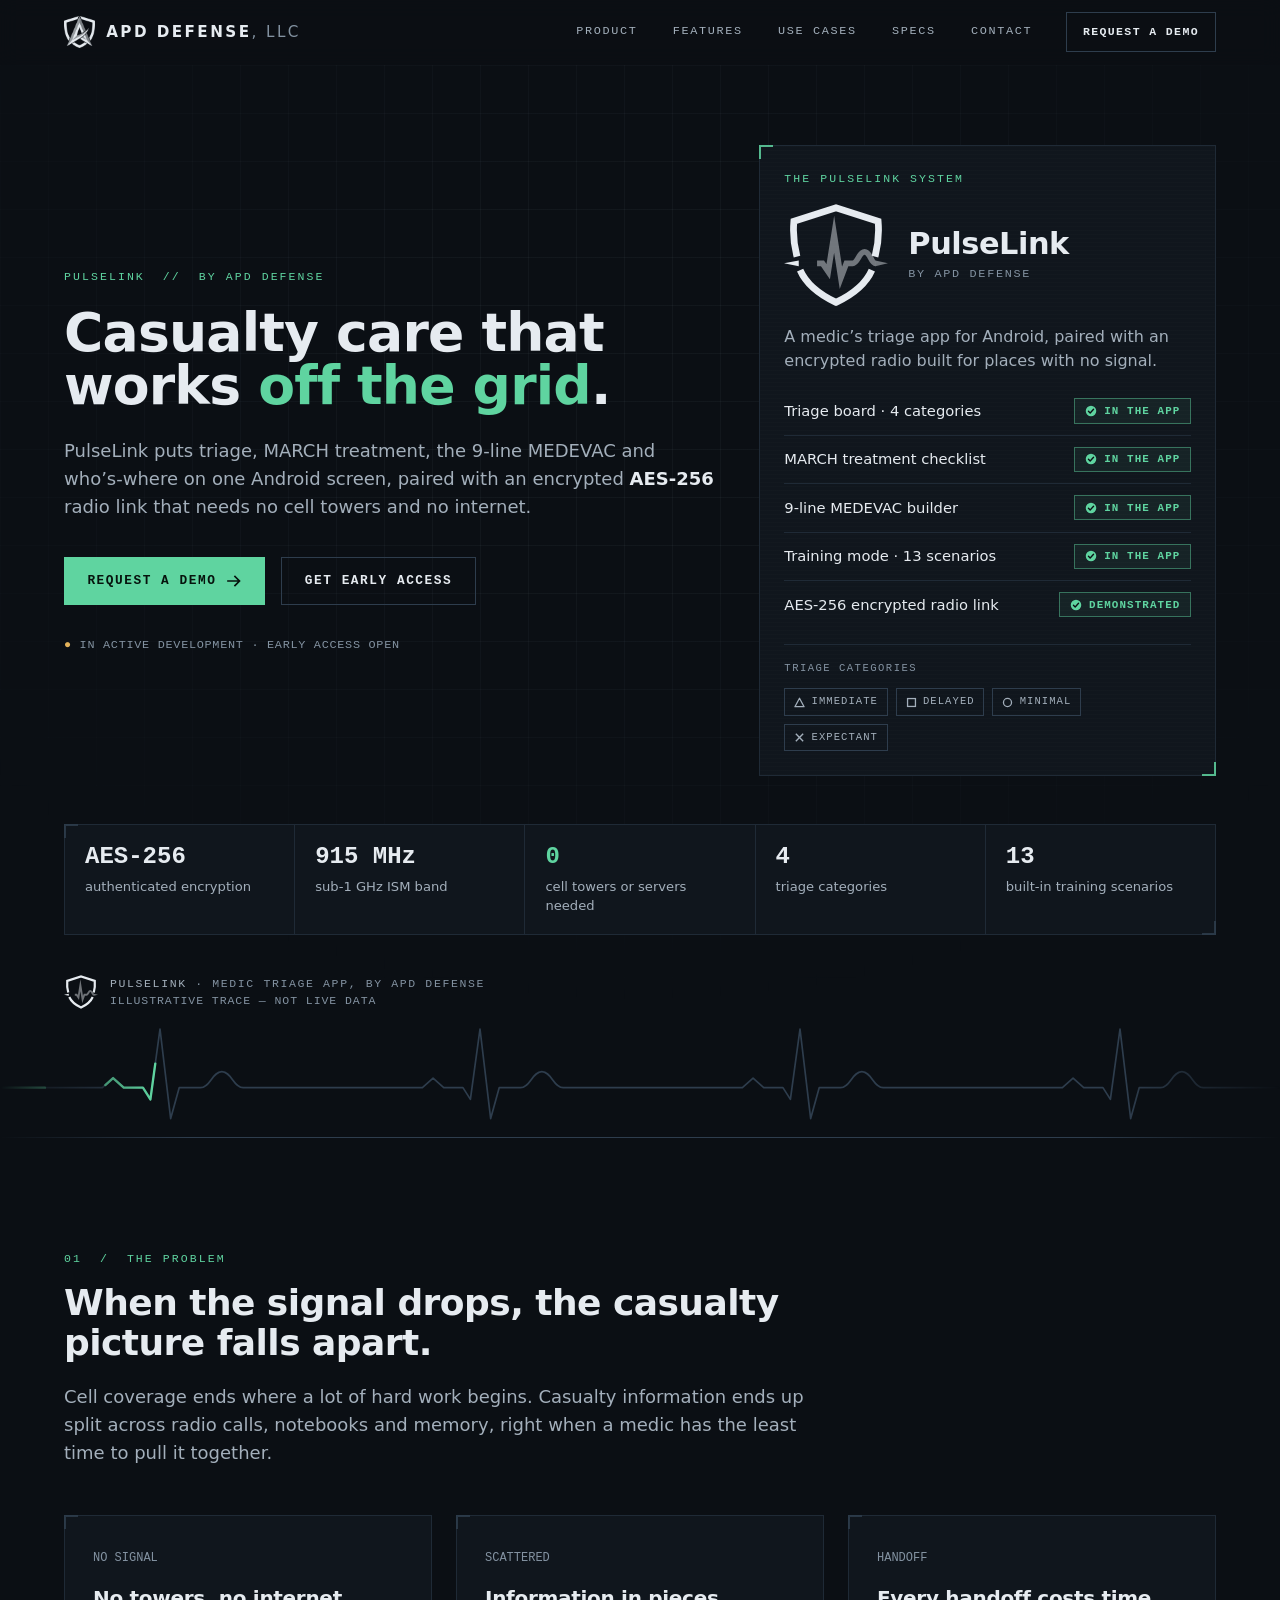
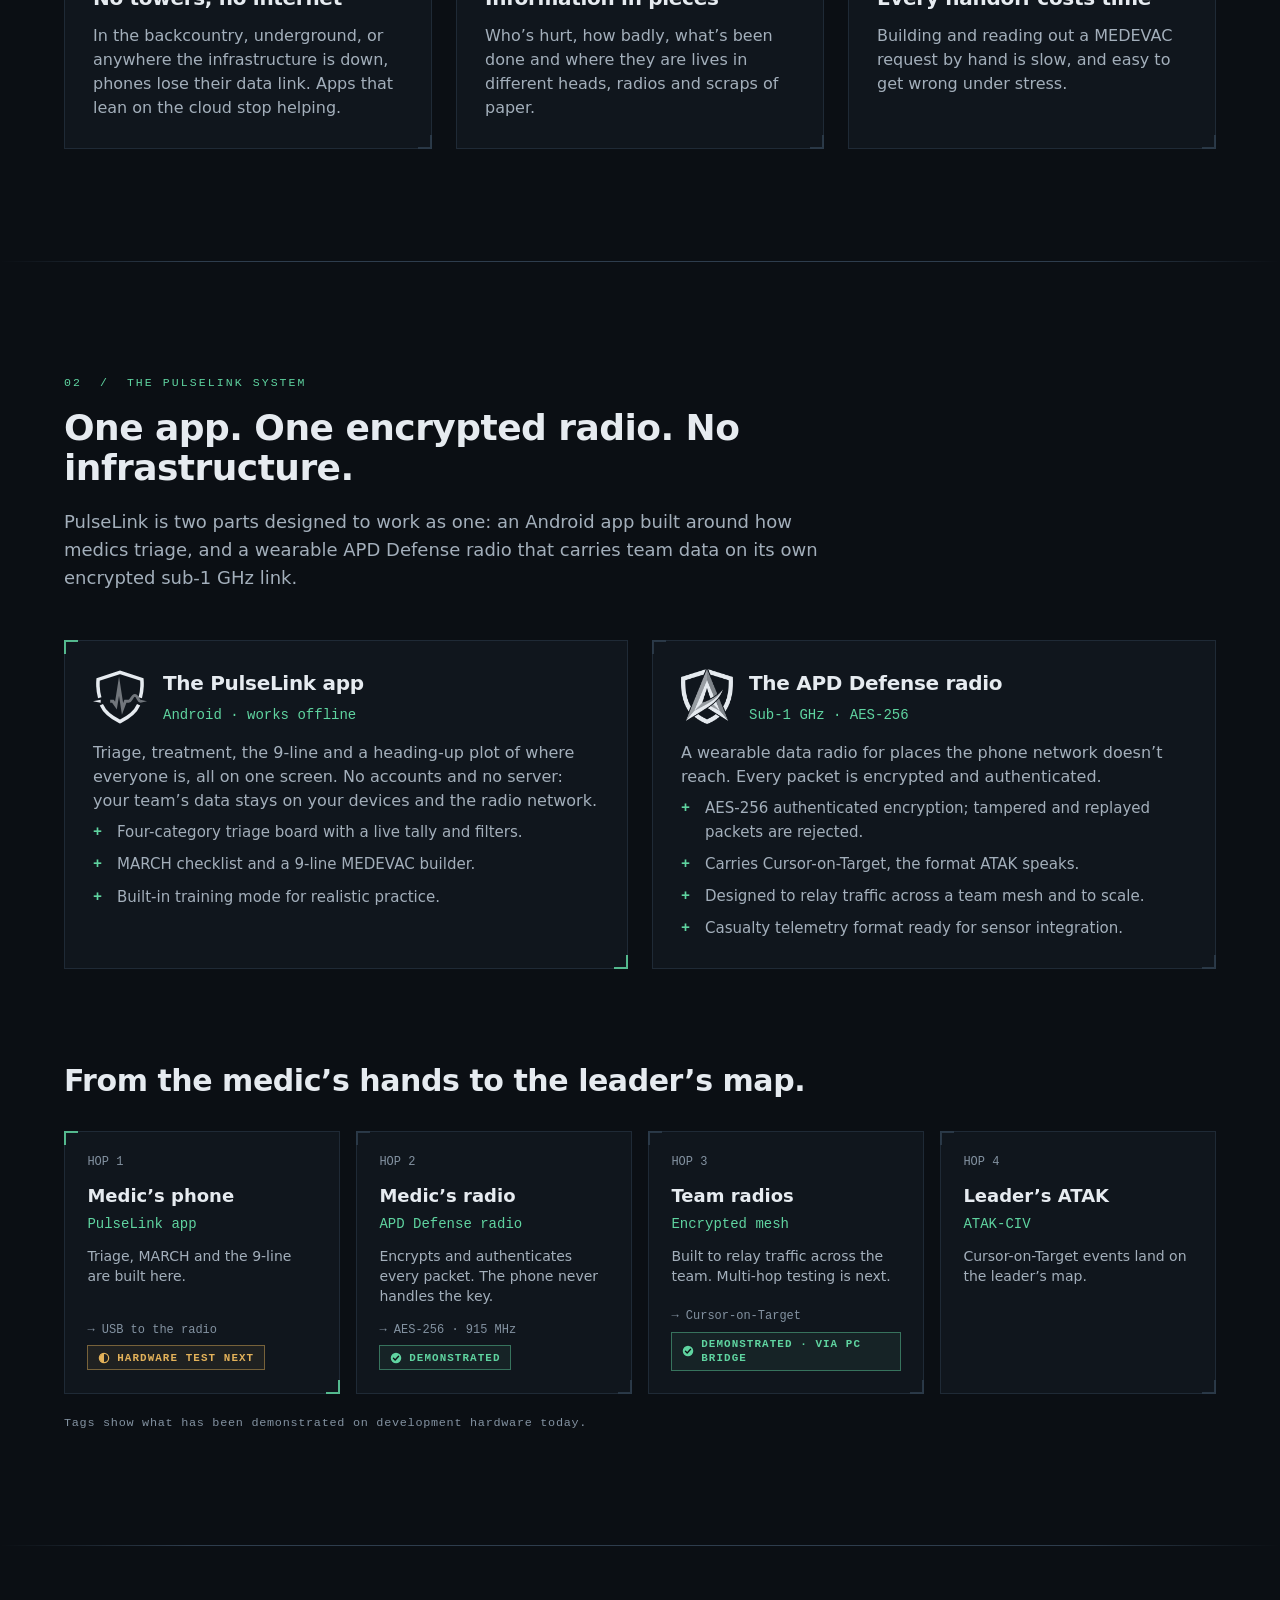
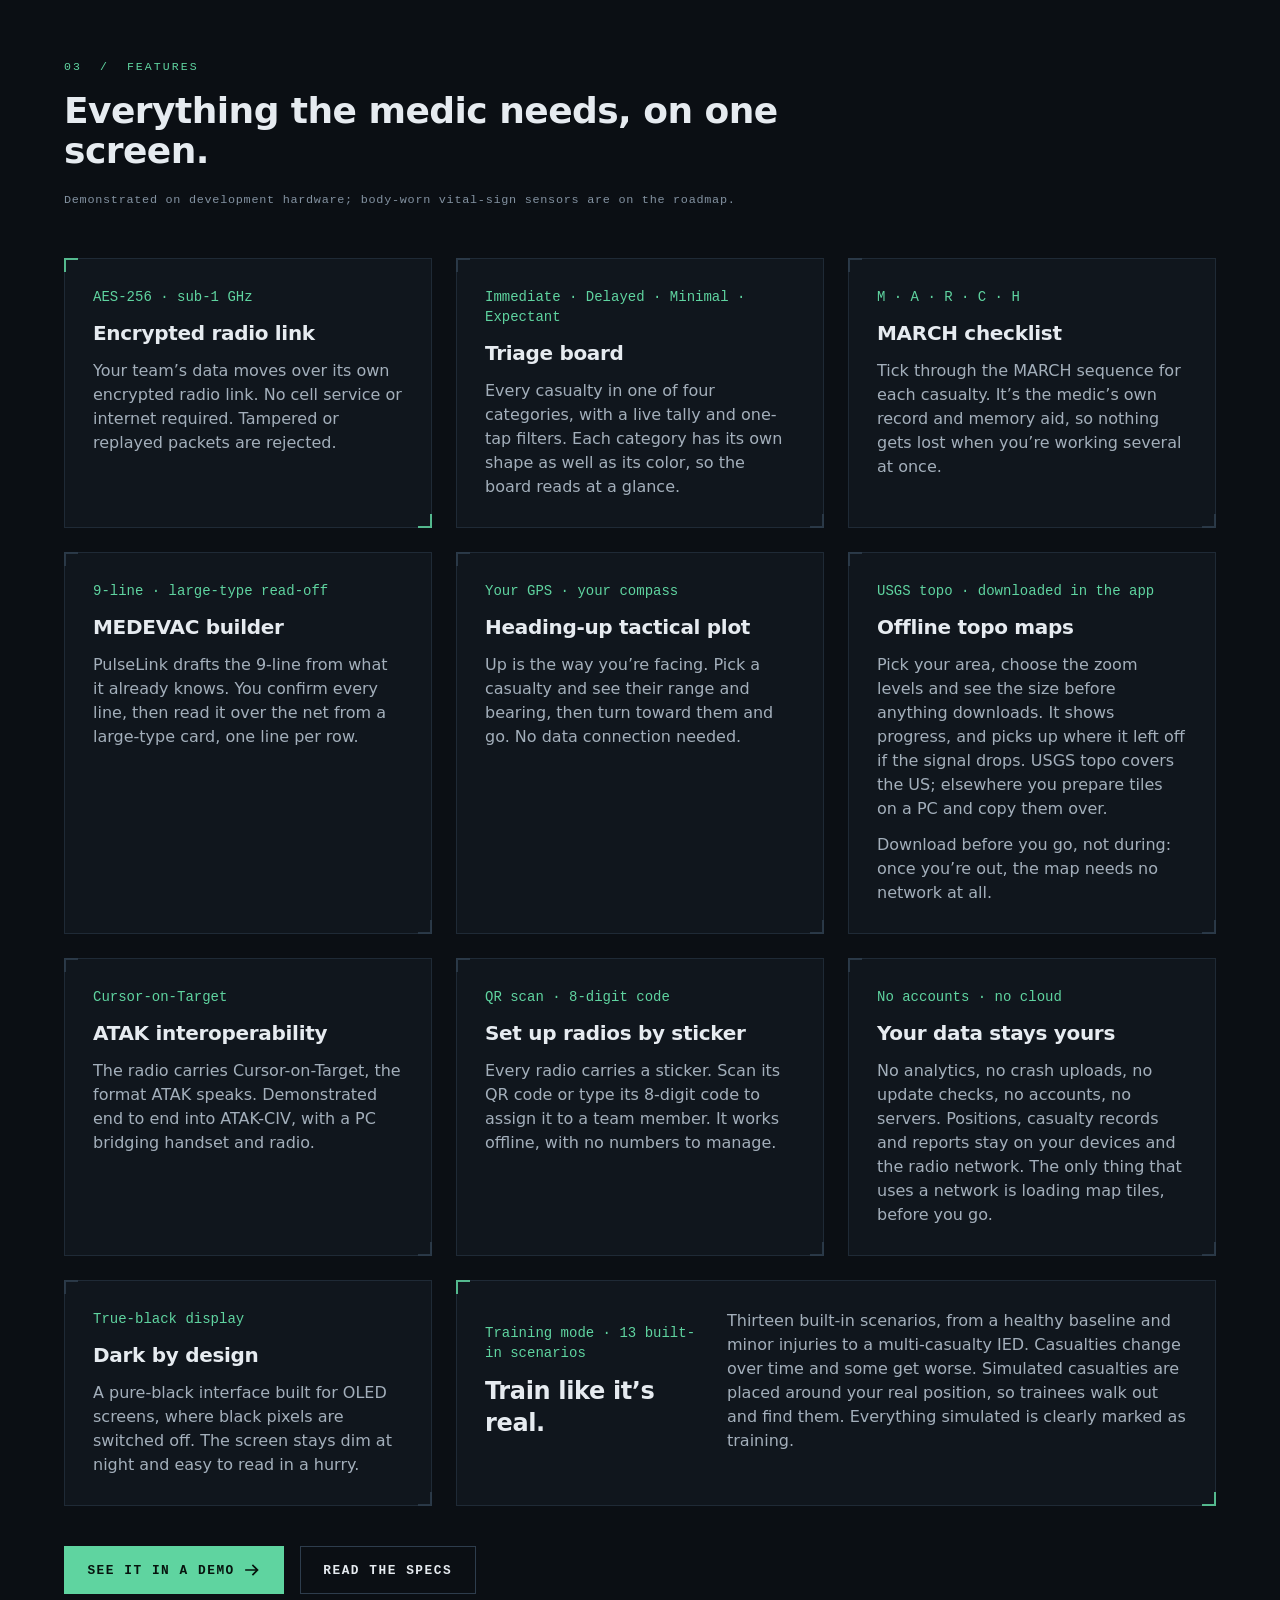
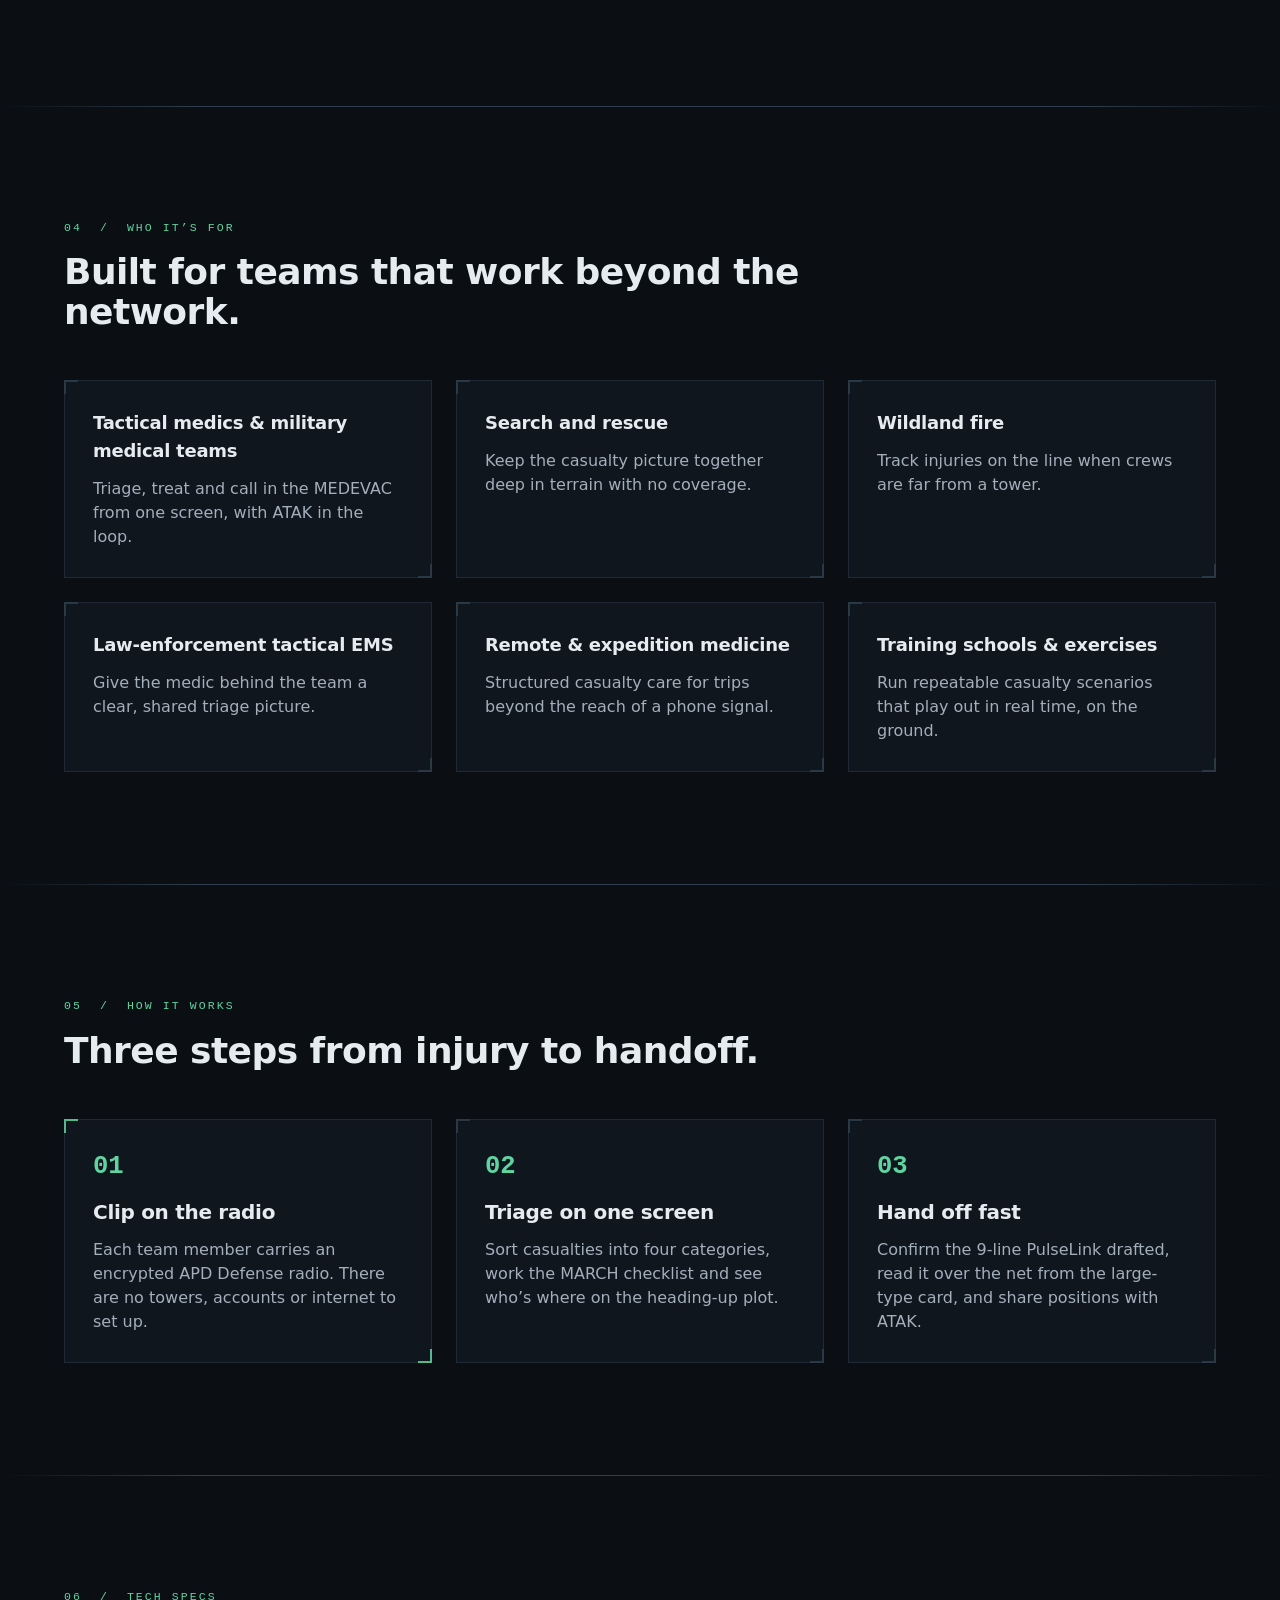
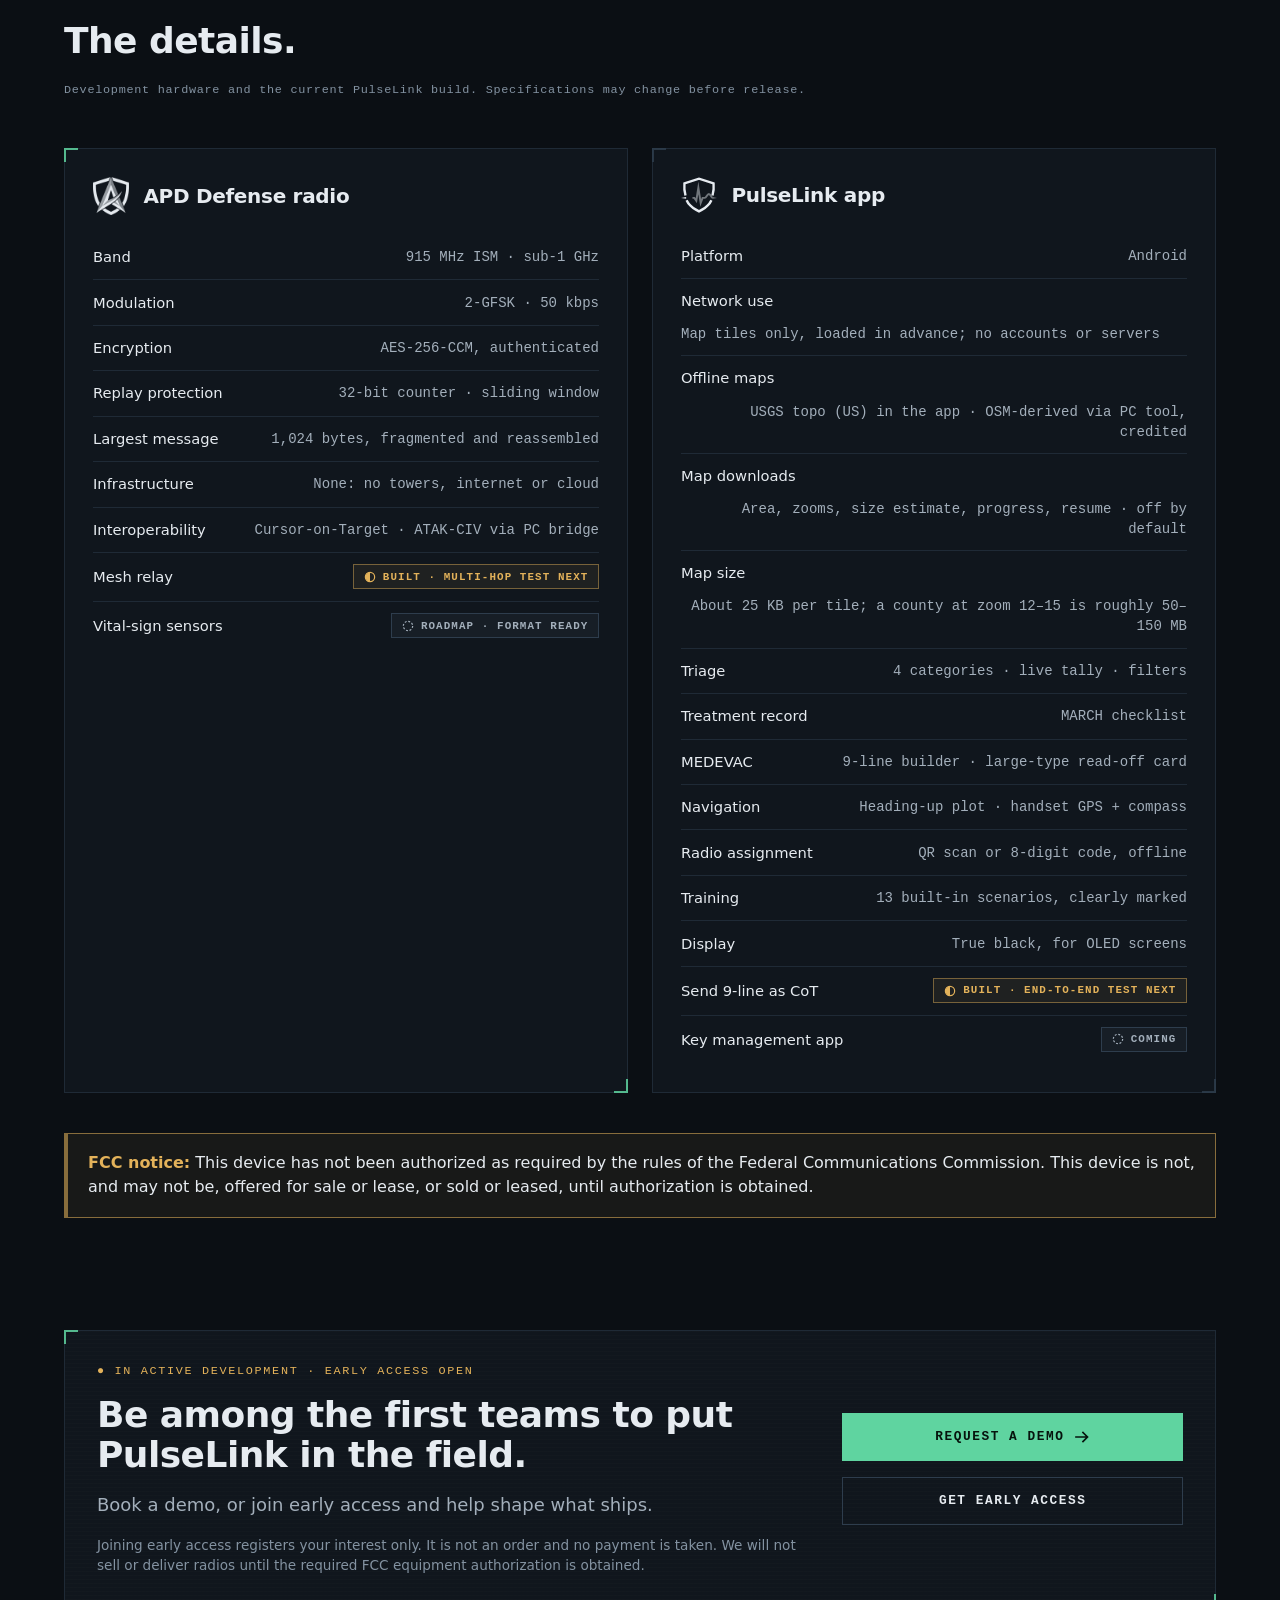
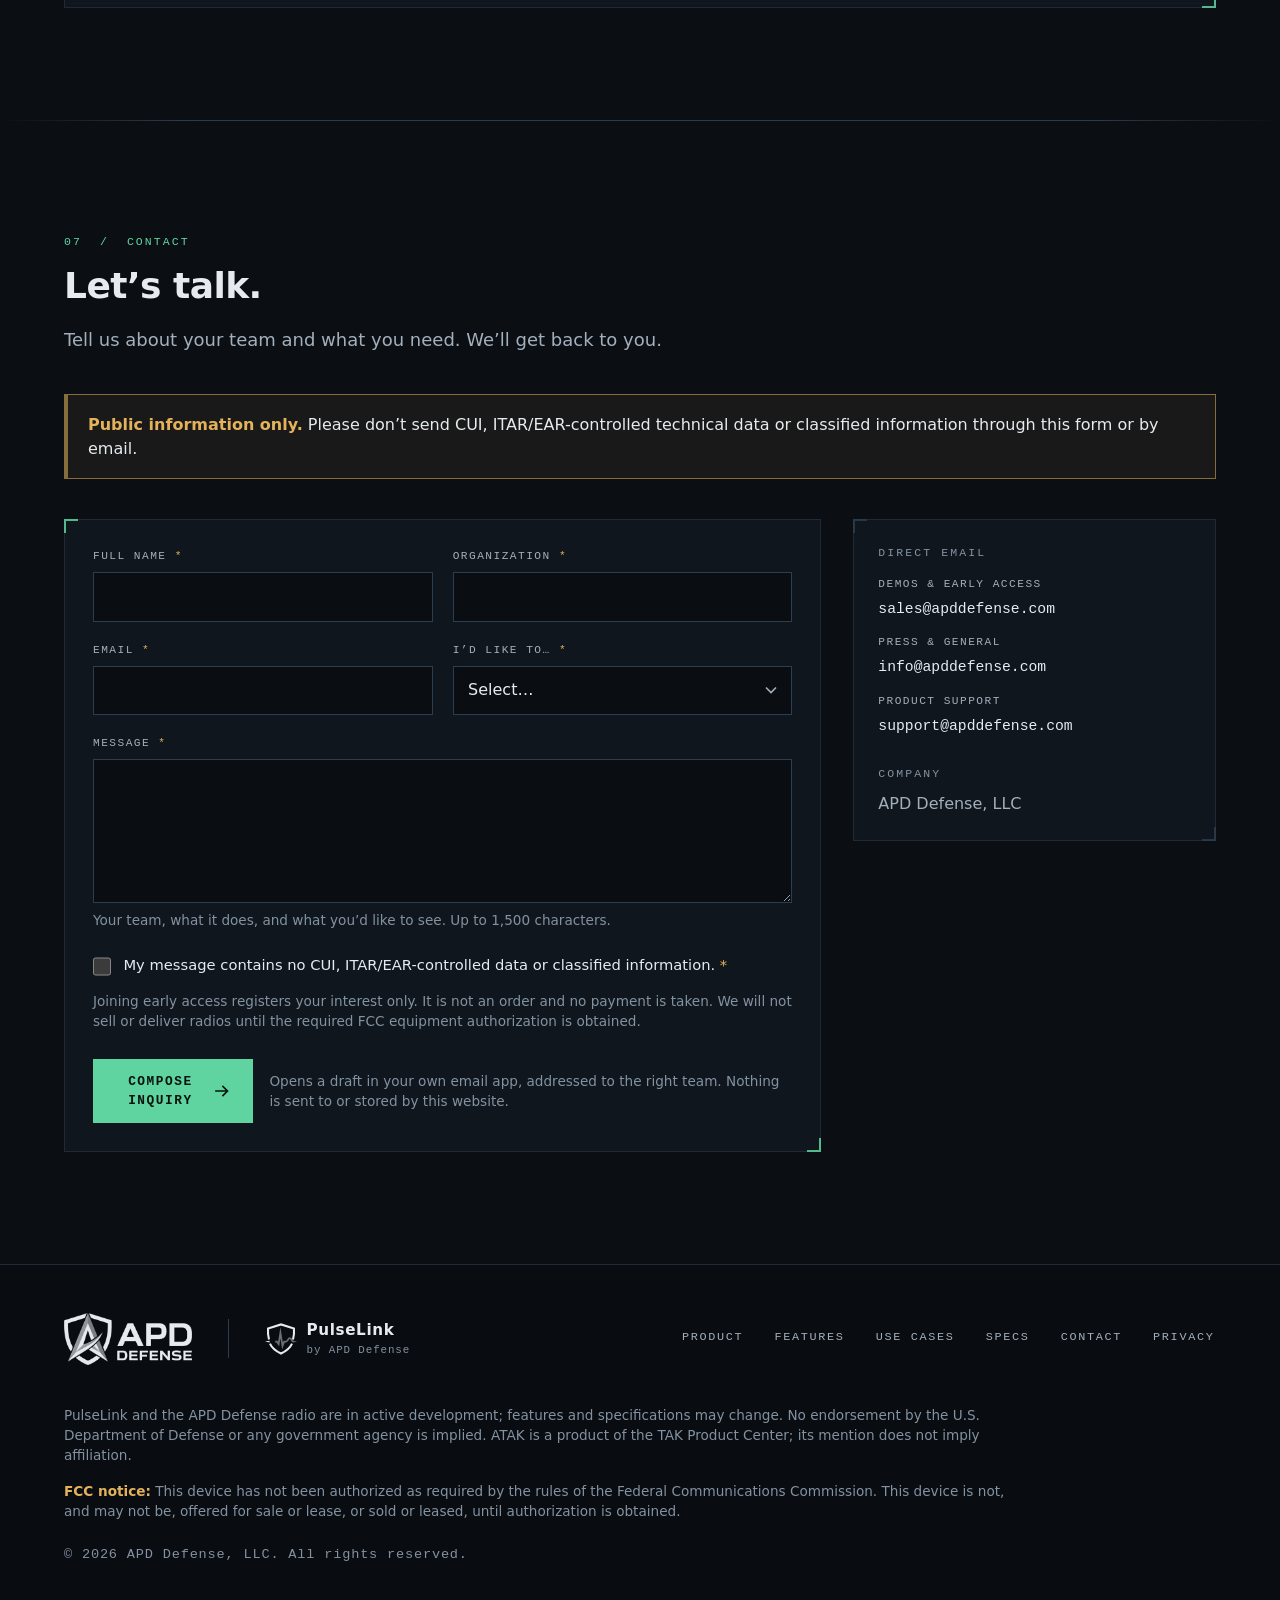
==== commit 35a6356e: "Add the privacy policy (1.1) for PulseLink, CommandLink and TerraLink Publishes apddefense.com/priva" ====
--- a/index.html
+++ b/index.html
@@ -766,6 +766,7 @@
         <a class="nav-link" href="#use-cases">Use cases</a>
         <a class="nav-link" href="#specs">Specs</a>
         <a class="nav-link" href="#contact">Contact</a>
+        <a class="nav-link" href="privacy.html">Privacy</a>
       </nav>
     </div>
 
